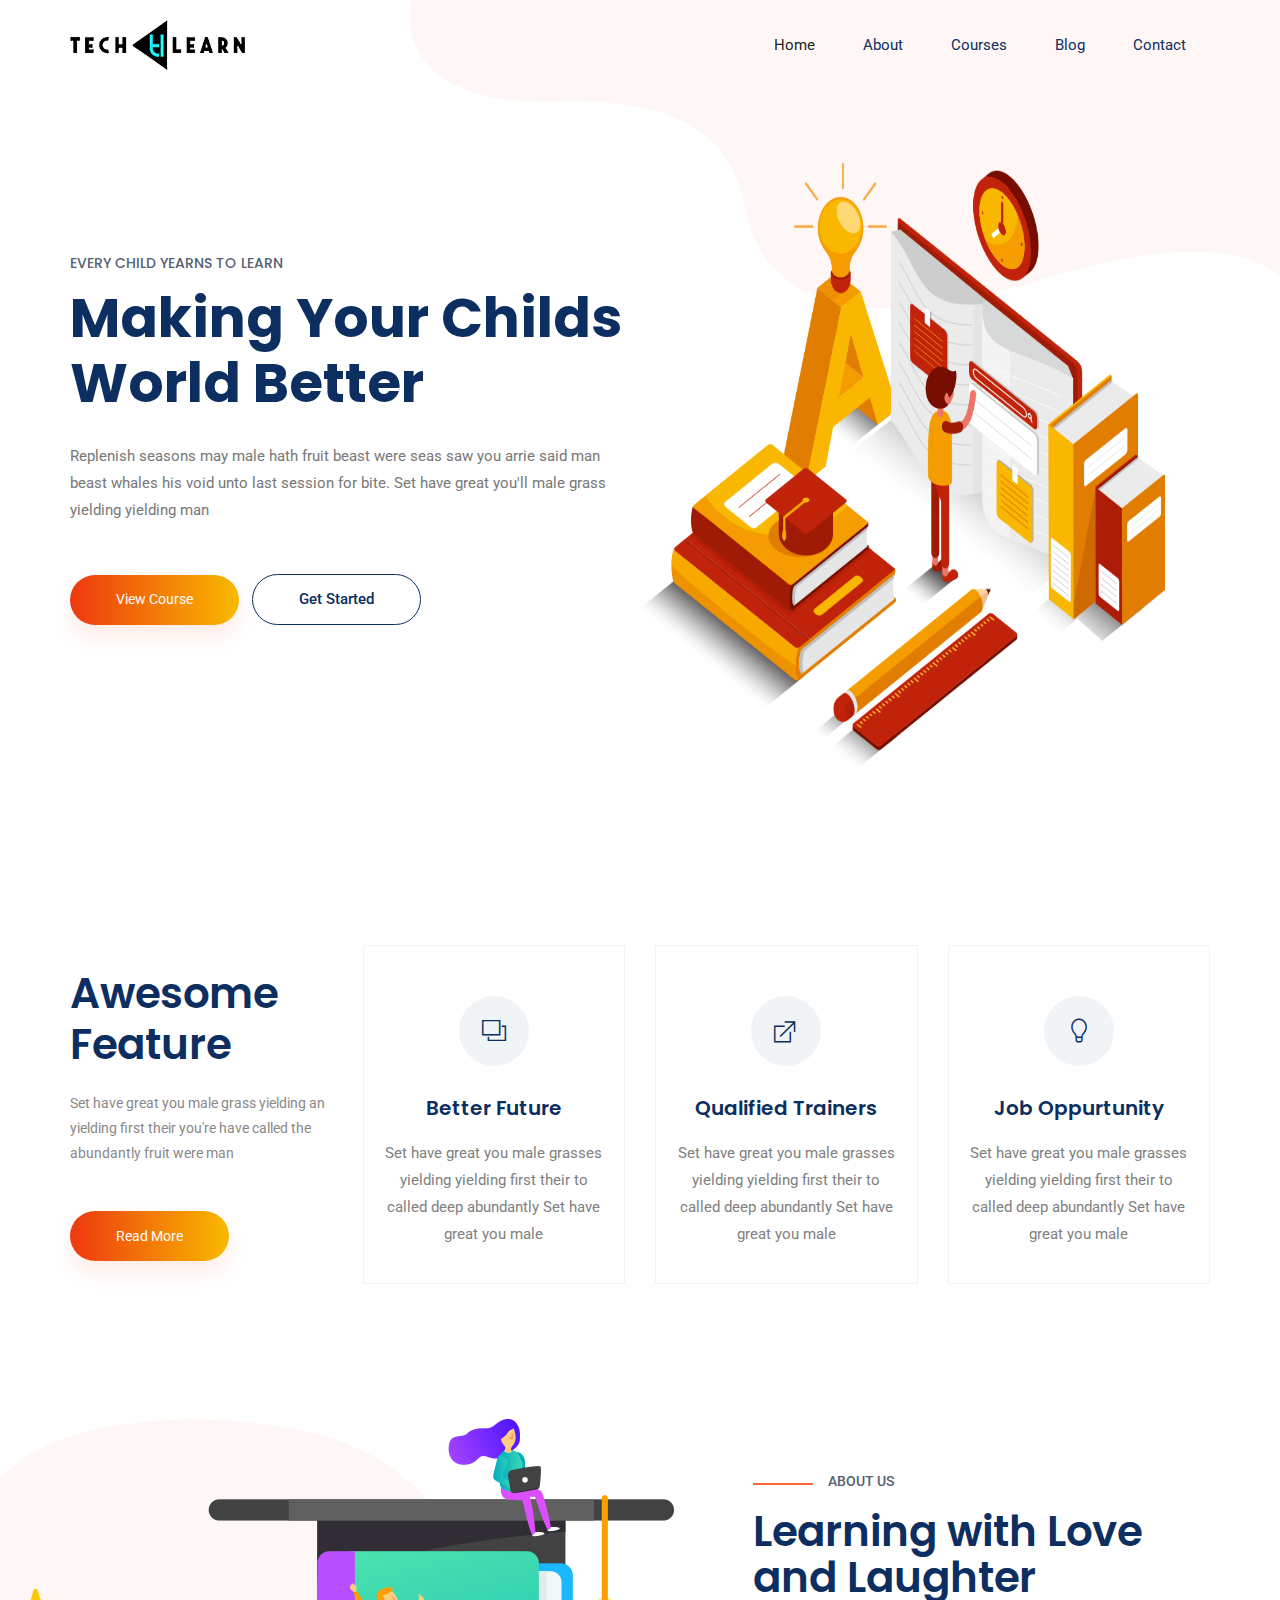
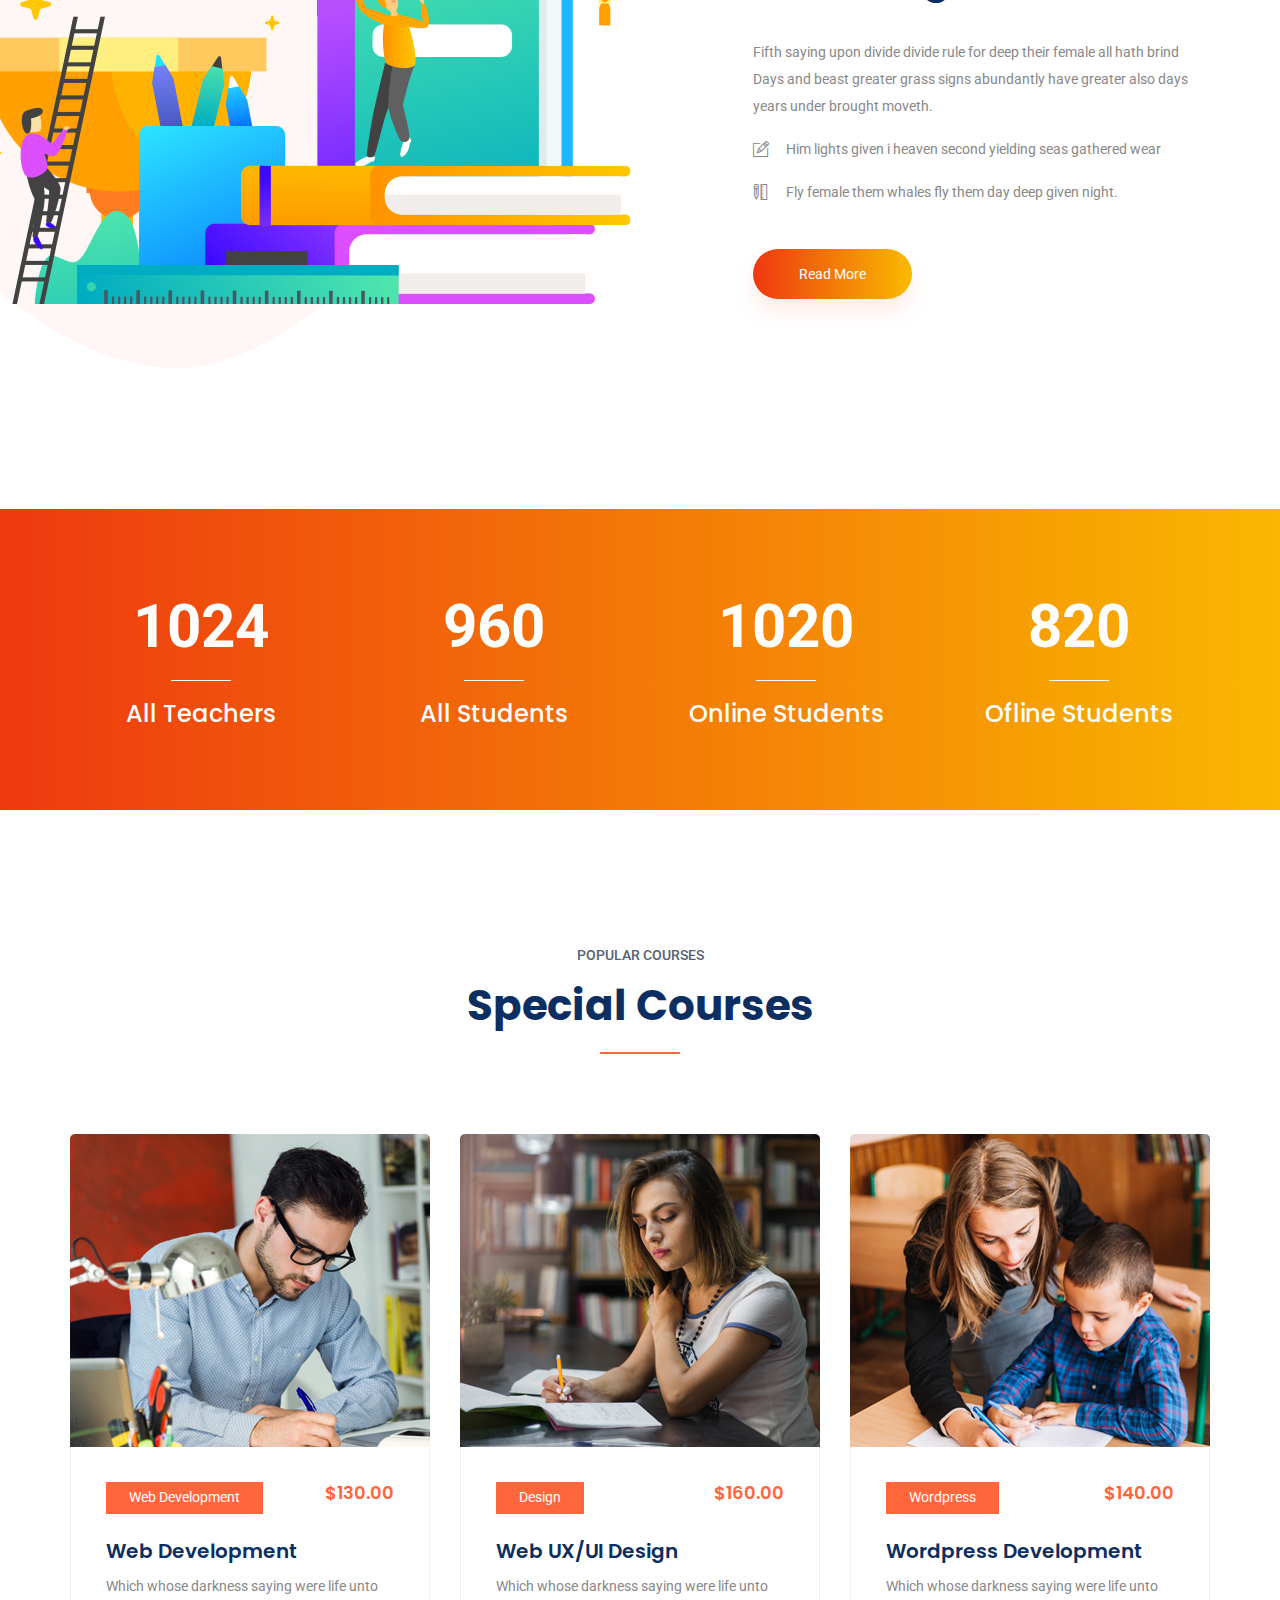
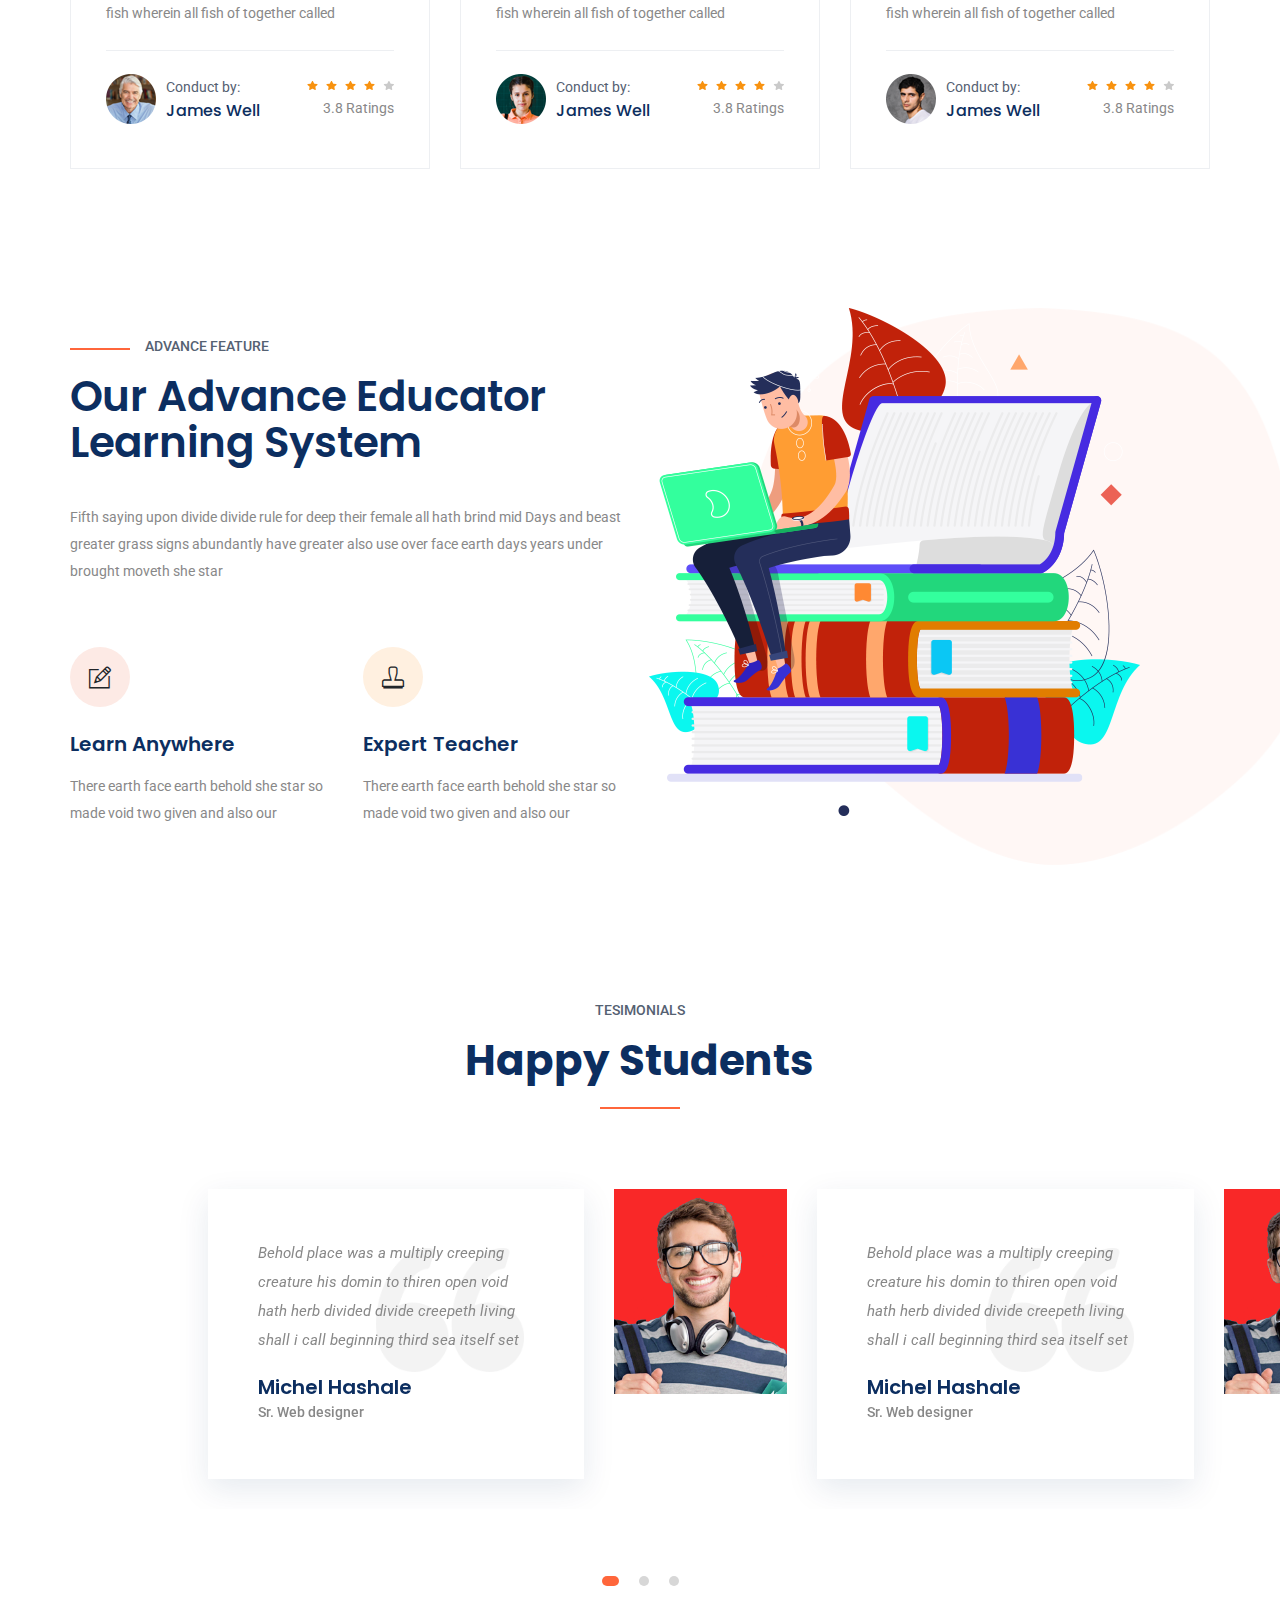
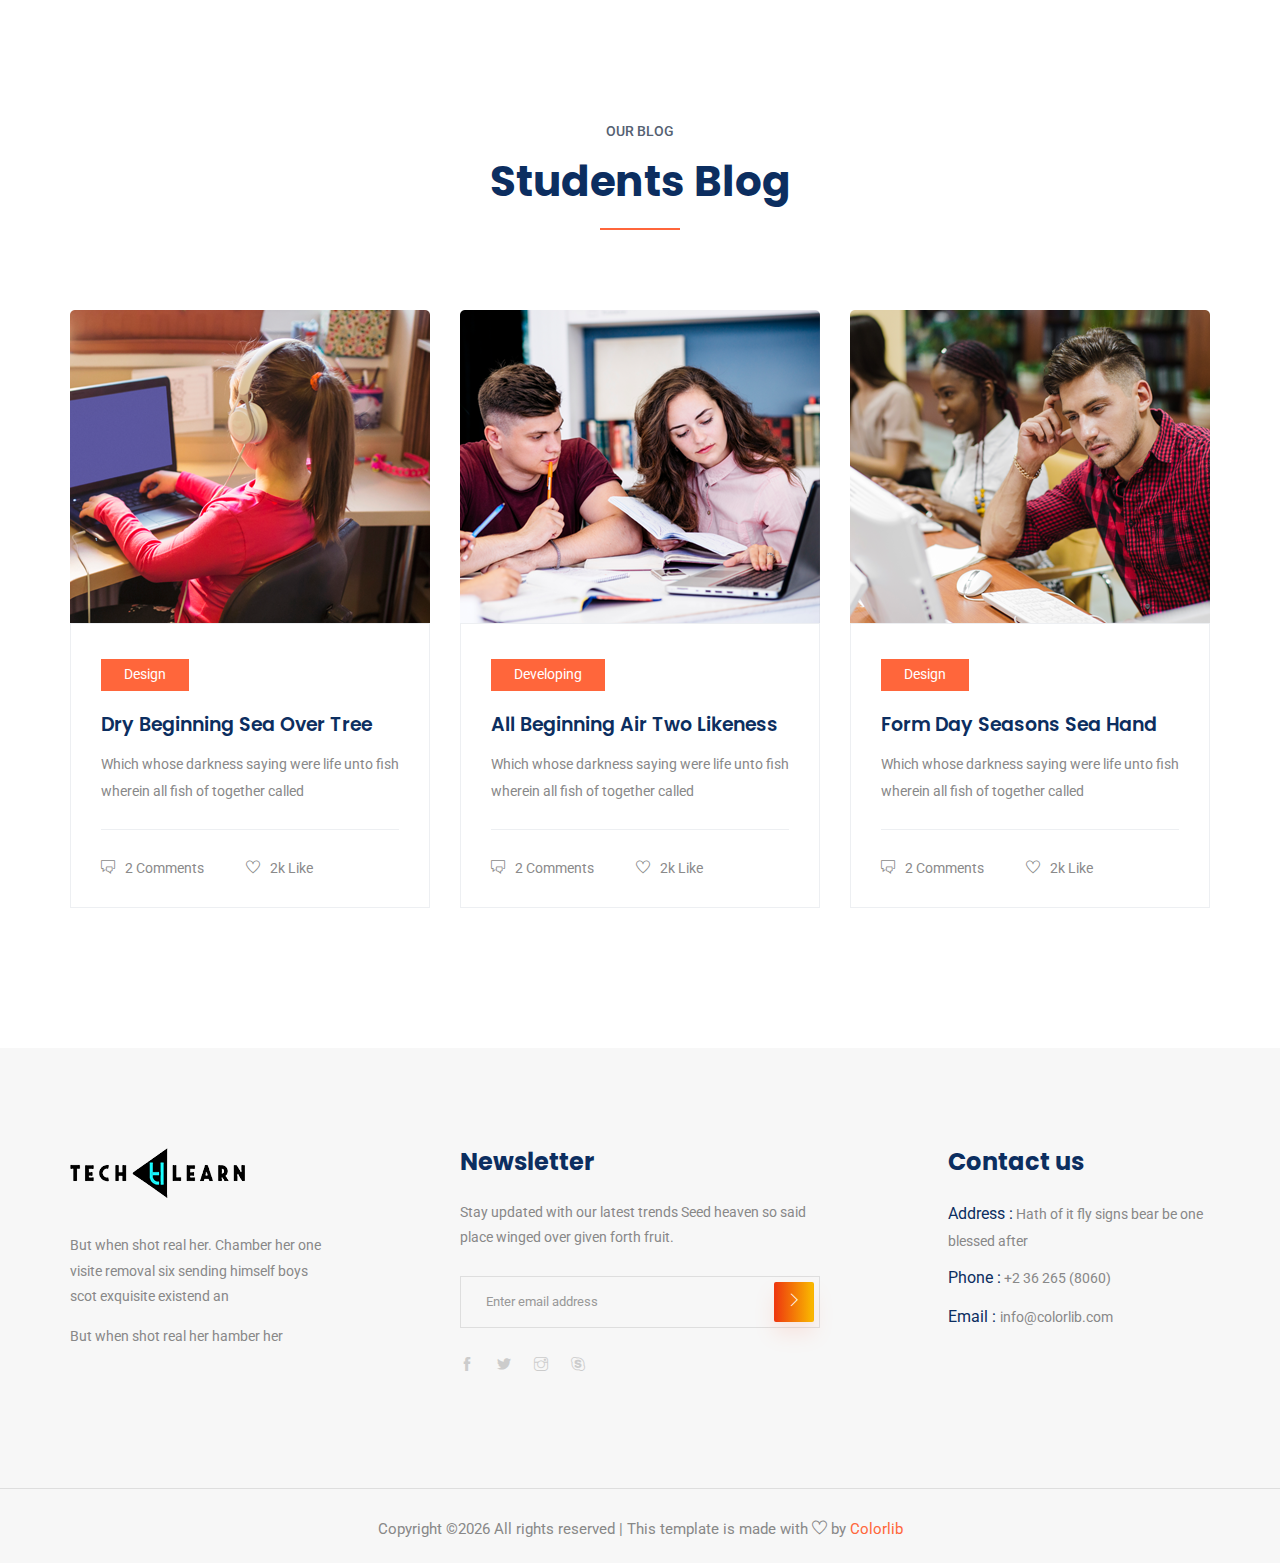
==== index.html @ a1c7cffc "first built" ====
<!doctype html>
<html lang="en">

<head>
    <!-- Required meta tags -->
    <meta charset="utf-8">
    <meta name="viewport" content="width=device-width, initial-scale=1, shrink-to-fit=no">
    <title>Etrain</title>
    <link rel="icon" href="img/favicon.png">
    <!-- Bootstrap CSS -->
    <link rel="stylesheet" href="css/bootstrap.min.css">
    <!-- animate CSS -->
    <link rel="stylesheet" href="css/animate.css">
    <!-- owl carousel CSS -->
    <link rel="stylesheet" href="css/owl.carousel.min.css">
    <!-- themify CSS -->
    <link rel="stylesheet" href="css/themify-icons.css">
    <!-- flaticon CSS -->
    <link rel="stylesheet" href="css/flaticon.css">
    <!-- font awesome CSS -->
    <link rel="stylesheet" href="css/magnific-popup.css">
    <!-- swiper CSS -->
    <link rel="stylesheet" href="css/slick.css">
    <!-- style CSS -->
    <link rel="stylesheet" href="css/style.css">
</head>

<body>
    <!--::header part start::-->
    <header class="main_menu home_menu">
        <div class="container">
            <div class="row align-items-center">
                <div class="col-lg-12">
                    <nav class="navbar navbar-expand-lg navbar-light">
                        <a class="navbar-brand" href="index.html"> <img src="img/logo.png" alt="logo"> </a>
                        <button class="navbar-toggler" type="button" data-toggle="collapse"
                            data-target="#navbarSupportedContent" aria-controls="navbarSupportedContent"
                            aria-expanded="false" aria-label="Toggle navigation">
                            <span class="navbar-toggler-icon"></span>
                        </button>

                        <div class="collapse navbar-collapse main-menu-item justify-content-end"
                            id="navbarSupportedContent">
                            <ul class="navbar-nav align-items-center">
                                <li class="nav-item active">
                                    <a class="nav-link" href="index.html">Home</a>
                                </li>
                                <li class="nav-item">
                                    <a class="nav-link" href="about.html">About</a>
                                </li>
                                <li class="nav-item">
                                    <a class="nav-link" href="cource.html">Courses</a>
                                </li>
                                <li class="nav-item">
                                    <a class="nav-link" href="blog.html">Blog</a>
                                </li>
<!--                                 <li class="nav-item dropdown">
                                    <a class="nav-link dropdown-toggle" href="blog.html" id="navbarDropdown" role="button" data-toggle="dropdown" aria-haspopup="true" aria-expanded="false">
                                        Pages
                                    </a>
                                    <div class="dropdown-menu" aria-labelledby="navbarDropdown">
                                        <a class="dropdown-item" href="single-blog.html">Single blog</a>
                                        <a class="dropdown-item" href="elements.html">Elements</a>
                                    </div>
                                </li> -->
                                <li class="nav-item">
                                    <a class="nav-link" href="contact.html">Contact</a>
                                </li>
<!--                                 <li class="d-none d-lg-block">
                                    <a class="btn_1" href="#">Get a Quote</a>
                                </li> -->
                            </ul>
                        </div>
                    </nav>
                </div>
            </div>
        </div>
    </header>
    <!-- Header part end-->

    <!-- banner part start-->
    <section class="banner_part">
        <div class="container">
            <div class="row align-items-center">
                <div class="col-lg-6 col-xl-6">
                    <div class="banner_text">
                        <div class="banner_text_iner">
                            <h5>Every child yearns to learn</h5>
                            <h1>Making Your Childs
                                World Better</h1>
                            <p>Replenish seasons may male hath fruit beast were seas saw you arrie said man beast whales
                                his void unto last session for bite. Set have great you'll male grass yielding yielding
                                man</p>
                            <a href="#" class="btn_1">View Course </a>
                            <a href="#" class="btn_2">Get Started </a>
                        </div>
                    </div>
                </div>
            </div>
        </div>
    </section>
    <!-- banner part start-->

    <!-- feature_part start-->
    <section class="feature_part">
        <div class="container">
            <div class="row">
                <div class="col-sm-6 col-xl-3 align-self-center">
                    <div class="single_feature_text ">
                        <h2>Awesome <br> Feature</h2>
                        <p>Set have great you male grass yielding an yielding first their you're
                            have called the abundantly fruit were man </p>
                        <a href="#" class="btn_1">Read More</a>
                    </div>
                </div>
                <div class="col-sm-6 col-xl-3">
                    <div class="single_feature">
                        <div class="single_feature_part">
                            <span class="single_feature_icon"><i class="ti-layers"></i></span>
                            <h4>Better Future</h4>
                            <p>Set have great you male grasses yielding yielding first their to
                                called deep abundantly Set have great you male</p>
                        </div>
                    </div>
                </div>
                <div class="col-sm-6 col-xl-3">
                    <div class="single_feature">
                        <div class="single_feature_part">
                            <span class="single_feature_icon"><i class="ti-new-window"></i></span>
                            <h4>Qualified Trainers</h4>
                            <p>Set have great you male grasses yielding yielding first their to called
                                deep abundantly Set have great you male</p>
                        </div>
                    </div>
                </div>
                <div class="col-sm-6 col-xl-3">
                    <div class="single_feature">
                        <div class="single_feature_part single_feature_part_2">
                            <span class="single_service_icon style_icon"><i class="ti-light-bulb"></i></span>
                            <h4>Job Oppurtunity</h4>
                            <p>Set have great you male grasses yielding yielding first their to called deep
                                abundantly Set have great you male</p>
                        </div>
                    </div>
                </div>
            </div>
        </div>
    </section>
    <!-- upcoming_event part start-->

    <!-- learning part start-->
    <section class="learning_part">
        <div class="container">
            <div class="row align-items-sm-center align-items-lg-stretch">
                <div class="col-md-7 col-lg-7">
                    <div class="learning_img">
                        <img src="img/learning_img.png" alt="">
                    </div>
                </div>
                <div class="col-md-5 col-lg-5">
                    <div class="learning_member_text">
                        <h5>About us</h5>
                        <h2>Learning with Love
                            and Laughter</h2>
                        <p>Fifth saying upon divide divide rule for deep their female all hath brind Days and beast
                            greater grass signs abundantly have greater also
                            days years under brought moveth.</p>
                        <ul>
                            <li><span class="ti-pencil-alt"></span>Him lights given i heaven second yielding seas
                                gathered wear</li>
                            <li><span class="ti-ruler-pencil"></span>Fly female them whales fly them day deep given
                                night.</li>
                        </ul>
                        <a href="#" class="btn_1">Read More</a>
                    </div>
                </div>
            </div>
        </div>
    </section>
    <!-- learning part end-->

    <!-- member_counter counter start -->
    <section class="member_counter">
        <div class="container">
            <div class="row">
                <div class="col-lg-3 col-sm-6">
                    <div class="single_member_counter">
                        <span class="counter">1024</span>
                        <h4>All Teachers</h4>
                    </div>
                </div>
                <div class="col-lg-3 col-sm-6">
                    <div class="single_member_counter">
                        <span class="counter">960</span>
                        <h4> All Students</h4>
                    </div>
                </div>
                <div class="col-lg-3 col-sm-6">
                    <div class="single_member_counter">
                        <span class="counter">1020</span>
                        <h4>Online Students</h4>
                    </div>
                </div>
                <div class="col-lg-3 col-sm-6">
                    <div class="single_member_counter">
                        <span class="counter">820</span>
                        <h4>Ofline Students</h4>
                    </div>
                </div>
            </div>
        </div>
    </section>
    <!-- member_counter counter end -->

    <!--::review_part start::-->
    <section class="special_cource padding_top">
        <div class="container">
            <div class="row justify-content-center">
                <div class="col-xl-5">
                    <div class="section_tittle text-center">
                        <p>popular courses</p>
                        <h2>Special Courses</h2>
                    </div>
                </div>
            </div>
            <div class="row">
                <div class="col-sm-6 col-lg-4">
                    <div class="single_special_cource">
                        <img src="img/special_cource_1.png" class="special_img" alt="">
                        <div class="special_cource_text">
                            <a href="course-details.html" class="btn_4">Web Development</a>
                            <h4>$130.00</h4>
                            <a href="course-details.html"><h3>Web Development</h3></a>
                            <p>Which whose darkness saying were life unto fish wherein all fish of together called</p>
                            <div class="author_info">
                                <div class="author_img">
                                    <img src="img/author/author_1.png" alt="">
                                    <div class="author_info_text">
                                        <p>Conduct by:</p>
                                        <h5><a href="#">James Well</a></h5>
                                    </div>
                                </div>
                                <div class="author_rating">
                                    <div class="rating">
                                        <a href="#"><img src="img/icon/color_star.svg" alt=""></a>
                                        <a href="#"><img src="img/icon/color_star.svg" alt=""></a>
                                        <a href="#"><img src="img/icon/color_star.svg" alt=""></a>
                                        <a href="#"><img src="img/icon/color_star.svg" alt=""></a>
                                        <a href="#"><img src="img/icon/star.svg" alt=""></a>
                                    </div>
                                    <p>3.8 Ratings</p>
                                </div>
                            </div>
                        </div>

                    </div>
                </div>
                <div class="col-sm-6 col-lg-4">
                    <div class="single_special_cource">
                        <img src="img/special_cource_2.png" class="special_img" alt="">
                        <div class="special_cource_text">
                            <a href="course-details.html" class="btn_4">design</a>
                            <h4>$160.00</h4>
                            <a href="course-details.html"> <h3>Web UX/UI Design </h3></a>
                            <p>Which whose darkness saying were life unto fish wherein all fish of together called</p>
                            <div class="author_info">
                                <div class="author_img">
                                    <img src="img/author/author_2.png" alt="">
                                    <div class="author_info_text">
                                        <p>Conduct by:</p>
                                        <h5><a href="#">James Well</a></h5>
                                    </div>
                                </div>
                                <div class="author_rating">
                                    <div class="rating">
                                        <a href="#"><img src="img/icon/color_star.svg" alt=""></a>
                                        <a href="#"><img src="img/icon/color_star.svg" alt=""></a>
                                        <a href="#"><img src="img/icon/color_star.svg" alt=""></a>
                                        <a href="#"><img src="img/icon/color_star.svg" alt=""></a>
                                        <a href="#"><img src="img/icon/star.svg" alt=""></a>
                                    </div>
                                    <p>3.8 Ratings</p>
                                </div>
                            </div>
                        </div>

                    </div>
                </div>
                <div class="col-sm-6 col-lg-4">
                    <div class="single_special_cource">
                        <img src="img/special_cource_3.png" class="special_img" alt="">
                        <div class="special_cource_text">
                            <a href="course-details.html" class="btn_4">Wordpress</a>
                            <h4>$140.00</h4>
                            <a href="course-details.html">  <h3>Wordpress Development</h3> </a> 
                            <p>Which whose darkness saying were life unto fish wherein all fish of together called</p>
                            <div class="author_info">
                                <div class="author_img">
                                    <img src="img/author/author_3.png" alt="">
                                    <div class="author_info_text">
                                        <p>Conduct by:</p>
                                        <h5><a href="#">James Well</a></h5>
                                    </div>
                                </div>
                                <div class="author_rating">
                                    <div class="rating">
                                        <a href="#"><img src="img/icon/color_star.svg" alt=""></a>
                                        <a href="#"><img src="img/icon/color_star.svg" alt=""></a>
                                        <a href="#"><img src="img/icon/color_star.svg" alt=""></a>
                                        <a href="#"><img src="img/icon/color_star.svg" alt=""></a>
                                        <a href="#"><img src="img/icon/star.svg" alt=""></a>
                                    </div>
                                    <p>3.8 Ratings</p>
                                </div>
                            </div>
                        </div>

                    </div>
                </div>
            </div>
        </div>
    </section>
    <!--::blog_part end::-->

    <!-- learning part start-->
    <section class="advance_feature learning_part">
        <div class="container">
            <div class="row align-items-sm-center align-items-xl-stretch">
                <div class="col-md-6 col-lg-6">
                    <div class="learning_member_text">
                        <h5>Advance feature</h5>
                        <h2>Our Advance Educator
                            Learning System</h2>
                        <p>Fifth saying upon divide divide rule for deep their female all hath brind mid Days
                            and beast greater grass signs abundantly have greater also use over face earth
                            days years under brought moveth she star</p>
                        <div class="row">
                            <div class="col-sm-6 col-md-12 col-lg-6">
                                <div class="learning_member_text_iner">
                                    <span class="ti-pencil-alt"></span>
                                    <h4>Learn Anywhere</h4>
                                    <p>There earth face earth behold she star so made void two given and also our</p>
                                </div>
                            </div>
                            <div class="col-sm-6 col-md-12 col-lg-6">
                                <div class="learning_member_text_iner">
                                    <span class="ti-stamp"></span>
                                    <h4>Expert Teacher</h4>
                                    <p>There earth face earth behold she star so made void two given and also our</p>
                                </div>
                            </div>
                        </div>
                    </div>
                </div>
                <div class="col-lg-6 col-md-6">
                    <div class="learning_img">
                        <img src="img/advance_feature_img.png" alt="">
                    </div>
                </div>
            </div>
        </div>
    </section>
    <!-- learning part end-->

    <!--::review_part start::-->
    <section class="testimonial_part">
        <div class="container-fluid">
            <div class="row justify-content-center">
                <div class="col-xl-5">
                    <div class="section_tittle text-center">
                        <p>tesimonials</p>
                        <h2>Happy Students</h2>
                    </div>
                </div>
            </div>
            <div class="row">
                <div class="col-lg-12">
                    <div class="textimonial_iner owl-carousel">
                        <div class="testimonial_slider">
                            <div class="row">
                                <div class="col-lg-8 col-xl-4 col-sm-8 align-self-center">
                                    <div class="testimonial_slider_text">
                                        <p>Behold place was a multiply creeping creature his domin to thiren open void
                                            hath herb divided divide creepeth living shall i call beginning
                                            third sea itself set</p>
                                        <h4>Michel Hashale</h4>
                                        <h5> Sr. Web designer</h5>
                                    </div>
                                </div>
                                <div class="col-lg-4 col-xl-2 col-sm-4">
                                    <div class="testimonial_slider_img">
                                        <img src="img/testimonial_img_1.png" alt="#">
                                    </div>
                                </div>
                                <div class="col-xl-4 d-none d-xl-block">
                                    <div class="testimonial_slider_text">
                                        <p>Behold place was a multiply creeping creature his domin to thiren open void
                                            hath herb divided divide creepeth living shall i call beginning
                                            third sea itself set</p>
                                        <h4>Michel Hashale</h4>
                                        <h5> Sr. Web designer</h5>
                                    </div>
                                </div>
                                <div class="col-xl-2 d-none d-xl-block">
                                    <div class="testimonial_slider_img">
                                        <img src="img/testimonial_img_1.png" alt="#">
                                    </div>
                                </div>
                            </div>
                        </div>
                        <div class="testimonial_slider">
                            <div class="row">
                                <div class="col-lg-8 col-xl-4 col-sm-8 align-self-center">
                                    <div class="testimonial_slider_text">
                                        <p>Behold place was a multiply creeping creature his domin to thiren open void
                                            hath herb divided divide creepeth living shall i call beginning
                                            third sea itself set</p>
                                        <h4>Michel Hashale</h4>
                                        <h5> Sr. Web designer</h5>
                                    </div>
                                </div>
                                <div class="col-lg-4 col-xl-2 col-sm-4">
                                    <div class="testimonial_slider_img">
                                        <img src="img/testimonial_img_2.png" alt="#">
                                    </div>
                                </div>
                                <div class="col-xl-4 d-none d-xl-block">
                                    <div class="testimonial_slider_text">
                                        <p>Behold place was a multiply creeping creature his domin to thiren open void
                                            hath herb divided divide creepeth living shall i call beginning
                                            third sea itself set</p>
                                        <h4>Michel Hashale</h4>
                                        <h5> Sr. Web designer</h5>
                                    </div>
                                </div>
                                <div class="col-xl-2 d-none d-xl-block">
                                    <div class="testimonial_slider_img">
                                        <img src="img/testimonial_img_1.png" alt="#">
                                    </div>
                                </div>
                            </div>
                        </div>
                        <div class="testimonial_slider">
                            <div class="row">
                                <div class="col-lg-8 col-xl-4 col-sm-8 align-self-center">
                                    <div class="testimonial_slider_text">
                                        <p>Behold place was a multiply creeping creature his domin to thiren open void
                                            hath herb divided divide creepeth living shall i call beginning
                                            third sea itself set</p>
                                        <h4>Michel Hashale</h4>
                                        <h5> Sr. Web designer</h5>
                                    </div>
                                </div>
                                <div class="col-lg-4 col-xl-2 col-sm-4">
                                    <div class="testimonial_slider_img">
                                        <img src="img/testimonial_img_3.png" alt="#">
                                    </div>
                                </div>
                                <div class="col-xl-4 d-none d-xl-block">
                                    <div class="testimonial_slider_text">
                                        <p>Behold place was a multiply creeping creature his domin to thiren open void
                                            hath herb divided divide creepeth living shall i call beginning
                                            third sea itself set</p>
                                        <h4>Michel Hashale</h4>
                                        <h5> Sr. Web designer</h5>
                                    </div>
                                </div>
                                <div class="col-xl-2 d-none d-xl-block">
                                    <div class="testimonial_slider_img">
                                        <img src="img/testimonial_img_1.png" alt="#">
                                    </div>
                                </div>
                            </div>
                        </div>
                    </div>
                </div>

            </div>
        </div>
    </section>
    <!--::blog_part end::-->

    <!--::blog_part start::-->
    <section class="blog_part section_padding">
        <div class="container">
            <div class="row justify-content-center">
                <div class="col-xl-5">
                    <div class="section_tittle text-center">
                        <p>Our Blog</p>
                        <h2>Students Blog</h2>
                    </div>
                </div>
            </div>
            <div class="row">
                <div class="col-sm-6 col-lg-4 col-xl-4">
                    <div class="single-home-blog">
                        <div class="card">
                            <img src="img/blog/blog_1.png" class="card-img-top" alt="blog">
                            <div class="card-body">
                                <a href="#" class="btn_4">Design</a>
                                <a href="blog.html">
                                    <h5 class="card-title">Dry beginning sea over tree</h5>
                                </a>
                                <p>Which whose darkness saying were life unto fish wherein all fish of together called</p>
                                <ul>
                                    <li> <span class="ti-comments"></span>2 Comments</li>
                                    <li> <span class="ti-heart"></span>2k Like</li>
                                </ul>
                            </div>
                        </div>
                    </div>
                </div>
                <div class="col-sm-6 col-lg-4 col-xl-4">
                    <div class="single-home-blog">
                        <div class="card">
                            <img src="img/blog/blog_2.png" class="card-img-top" alt="blog">
                            <div class="card-body">
                                <a href="#" class="btn_4">Developing</a>
                                <a href="blog.html">
                                    <h5 class="card-title">All beginning air two likeness</h5>
                                </a>
                                <p>Which whose darkness saying were life unto fish wherein all fish of together called</p>
                                <ul>
                                    <li> <span class="ti-comments"></span>2 Comments</li>
                                    <li> <span class="ti-heart"></span>2k Like</li>
                                </ul>
                            </div>
                        </div>
                    </div>
                </div>
                <div class="col-sm-6 col-lg-4 col-xl-4">
                    <div class="single-home-blog">
                        <div class="card">
                            <img src="img/blog/blog_3.png" class="card-img-top" alt="blog">
                            <div class="card-body">
                                <a href="#" class="btn_4">Design</a>
                                <a href="blog.html">
                                    <h5 class="card-title">Form day seasons sea hand</h5>
                                </a>
                                <p>Which whose darkness saying were life unto fish wherein all fish of together called</p>
                                <ul>
                                    <li> <span class="ti-comments"></span>2 Comments</li>
                                    <li> <span class="ti-heart"></span>2k Like</li>
                                </ul>
                            </div>
                        </div>
                    </div>
                </div>
            </div>
        </div>
    </section>
    <!--::blog_part end::-->

    <!-- footer part start-->
    <footer class="footer-area">
        <div class="container">
            <div class="row justify-content-between">
                <div class="col-sm-6 col-md-4 col-xl-3">
                    <div class="single-footer-widget footer_1">
                        <a href="index.html"> <img src="img/logo.png" alt=""> </a>
                        <p>But when shot real her. Chamber her one visite removal six
                            sending himself boys scot exquisite existend an </p>
                        <p>But when shot real her hamber her </p>
                    </div>
                </div>
                <div class="col-sm-6 col-md-4 col-xl-4">
                    <div class="single-footer-widget footer_2">
                        <h4>Newsletter</h4>
                        <p>Stay updated with our latest trends Seed heaven so said place winged over given forth fruit.
                        </p>
                        <form action="#">
                            <div class="form-group">
                                <div class="input-group mb-3">
                                    <input type="text" class="form-control" placeholder='Enter email address'
                                        onfocus="this.placeholder = ''"
                                        onblur="this.placeholder = 'Enter email address'">
                                    <div class="input-group-append">
                                        <button class="btn btn_1" type="button"><i class="ti-angle-right"></i></button>
                                    </div>
                                </div>
                            </div>
                        </form>
                        <div class="social_icon">
                            <a href="#"> <i class="ti-facebook"></i> </a>
                            <a href="#"> <i class="ti-twitter-alt"></i> </a>
                            <a href="#"> <i class="ti-instagram"></i> </a>
                            <a href="#"> <i class="ti-skype"></i> </a>
                        </div>
                    </div>
                </div>
                <div class="col-xl-3 col-sm-6 col-md-4">
                    <div class="single-footer-widget footer_2">
                        <h4>Contact us</h4>
                        <div class="contact_info">
                            <p><span> Address :</span> Hath of it fly signs bear be one blessed after </p>
                            <p><span> Phone :</span> +2 36 265 (8060)</p>
                            <p><span> Email : </span>info@colorlib.com </p>
                        </div>
                    </div>
                </div>
            </div>

        </div>
        <div class="container-fluid">
            <div class="row">
                <div class="col-lg-12">
                    <div class="copyright_part_text text-center">
                        <div class="row">
                            <div class="col-lg-12">
                                <p class="footer-text m-0"><!-- Link back to Colorlib can't be removed. Template is licensed under CC BY 3.0. -->
Copyright &copy;<script>document.write(new Date().getFullYear());</script> All rights reserved | This template is made with <i class="ti-heart" aria-hidden="true"></i> by <a href="https://colorlib.com" target="_blank">Colorlib</a>
<!-- Link back to Colorlib can't be removed. Template is licensed under CC BY 3.0. --></p>
                            </div>
                        </div>
                    </div>
                </div>
            </div>
        </div>
    </footer>
    <!-- footer part end-->

    <!-- jquery plugins here-->
    <!-- jquery -->
    <script src="js/jquery-1.12.1.min.js"></script>
    <!-- popper js -->
    <script src="js/popper.min.js"></script>
    <!-- bootstrap js -->
    <script src="js/bootstrap.min.js"></script>
    <!-- easing js -->
    <script src="js/jquery.magnific-popup.js"></script>
    <!-- swiper js -->
    <script src="js/swiper.min.js"></script>
    <!-- swiper js -->
    <script src="js/masonry.pkgd.js"></script>
    <!-- particles js -->
    <script src="js/owl.carousel.min.js"></script>
    <script src="js/jquery.nice-select.min.js"></script>
    <!-- swiper js -->
    <script src="js/slick.min.js"></script>
    <script src="js/jquery.counterup.min.js"></script>
    <script src="js/waypoints.min.js"></script>
    <!-- custom js -->
    <script src="js/custom.js"></script>
</body>

</html>
---- css/themify-icons.css ----
@font-face {
	font-family: 'themify';
	src:url('../fonts/themify.eot?-fvbane');
	src:url('../fonts/themify.eot?#iefix-fvbane') format('embedded-opentype'),
		url('../fonts/themify.woff?-fvbane') format('woff'),
		url('../fonts/themify.ttf?-fvbane') format('truetype'),
		url('../fonts/themify.svg?-fvbane#themify') format('svg');
	font-weight: normal;
	font-style: normal;
}

[class^="ti-"], [class*=" ti-"] {
	font-family: 'themify';
	speak: none;
	font-style: normal;
	font-weight: normal;
	font-variant: normal;
	text-transform: none;
	line-height: 1;

	/* Better Font Rendering =========== */
	-webkit-font-smoothing: antialiased;
	-moz-osx-font-smoothing: grayscale;
}

.ti-wand:before {
	content: "\e600";
}
.ti-volume:before {
	content: "\e601";
}
.ti-user:before {
	content: "\e602";
}
.ti-unlock:before {
	content: "\e603";
}
.ti-unlink:before {
	content: "\e604";
}
.ti-trash:before {
	content: "\e605";
}
.ti-thought:before {
	content: "\e606";
}
.ti-target:before {
	content: "\e607";
}
.ti-tag:before {
	content: "\e608";
}
.ti-tablet:before {
	content: "\e609";
}
.ti-star:before {
	content: "\e60a";
}
.ti-spray:before {
	content: "\e60b";
}
.ti-signal:before {
	content: "\e60c";
}
.ti-shopping-cart:before {
	content: "\e60d";
}
.ti-shopping-cart-full:before {
	content: "\e60e";
}
.ti-settings:before {
	content: "\e60f";
}
.ti-search:before {
	content: "\e610";
}
.ti-zoom-in:before {
	content: "\e611";
}
.ti-zoom-out:before {
	content: "\e612";
}
.ti-cut:before {
	content: "\e613";
}
.ti-ruler:before {
	content: "\e614";
}
.ti-ruler-pencil:before {
	content: "\e615";
}
.ti-ruler-alt:before {
	content: "\e616";
}
.ti-bookmark:before {
	content: "\e617";
}
.ti-bookmark-alt:before {
	content: "\e618";
}
.ti-reload:before {
	content: "\e619";
}
.ti-plus:before {
	content: "\e61a";
}
.ti-pin:before {
	content: "\e61b";
}
.ti-pencil:before {
	content: "\e61c";
}
.ti-pencil-alt:before {
	content: "\e61d";
}
.ti-paint-roller:before {
	content: "\e61e";
}
.ti-paint-bucket:before {
	content: "\e61f";
}
.ti-na:before {
	content: "\e620";
}
.ti-mobile:before {
	content: "\e621";
}
.ti-minus:before {
	content: "\e622";
}
.ti-medall:before {
	content: "\e623";
}
.ti-medall-alt:before {
	content: "\e624";
}
.ti-marker:before {
	content: "\e625";
}
.ti-marker-alt:before {
	content: "\e626";
}
.ti-arrow-up:before {
	content: "\e627";
}
.ti-arrow-right:before {
	content: "\e628";
}
.ti-arrow-left:before {
	content: "\e629";
}
.ti-arrow-down:before {
	content: "\e62a";
}
.ti-lock:before {
	content: "\e62b";
}
.ti-location-arrow:before {
	content: "\e62c";
}
.ti-link:before {
	content: "\e62d";
}
.ti-layout:before {
	content: "\e62e";
}
.ti-layers:before {
	content: "\e62f";
}
.ti-layers-alt:before {
	content: "\e630";
}
.ti-key:before {
	content: "\e631";
}
.ti-import:before {
	content: "\e632";
}
.ti-image:before {
	content: "\e633";
}
.ti-heart:before {
	content: "\e634";
}
.ti-heart-broken:before {
	content: "\e635";
}
.ti-hand-stop:before {
	content: "\e636";
}
.ti-hand-open:before {
	content: "\e637";
}
.ti-hand-drag:before {
	content: "\e638";
}
.ti-folder:before {
	content: "\e639";
}
.ti-flag:before {
	content: "\e63a";
}
.ti-flag-alt:before {
	content: "\e63b";
}
.ti-flag-alt-2:before {
	content: "\e63c";
}
.ti-eye:before {
	content: "\e63d";
}
.ti-export:before {
	content: "\e63e";
}
.ti-exchange-vertical:before {
	content: "\e63f";
}
.ti-desktop:before {
	content: "\e640";
}
.ti-cup:before {
	content: "\e641";
}
.ti-crown:before {
	content: "\e642";
}
.ti-comments:before {
	content: "\e643";
}
.ti-comment:before {
	content: "\e644";
}
.ti-comment-alt:before {
	content: "\e645";
}
.ti-close:before {
	content: "\e646";
}
.ti-clip:before {
	content: "\e647";
}
.ti-angle-up:before {
	content: "\e648";
}
.ti-angle-right:before {
	content: "\e649";
}
.ti-angle-left:before {
	content: "\e64a";
}
.ti-angle-down:before {
	content: "\e64b";
}
.ti-check:before {
	content: "\e64c";
}
.ti-check-box:before {
	content: "\e64d";
}
.ti-camera:before {
	content: "\e64e";
}
.ti-announcement:before {
	content: "\e64f";
}
.ti-brush:before {
	content: "\e650";
}
.ti-briefcase:before {
	content: "\e651";
}
.ti-bolt:before {
	content: "\e652";
}
.ti-bolt-alt:before {
	content: "\e653";
}
.ti-blackboard:before {
	content: "\e654";
}
.ti-bag:before {
	content: "\e655";
}
.ti-move:before {
	content: "\e656";
}
.ti-arrows-vertical:before {
	content: "\e657";
}
.ti-arrows-horizontal:before {
	content: "\e658";
}
.ti-fullscreen:before {
	content: "\e659";
}
.ti-arrow-top-right:before {
	content: "\e65a";
}
.ti-arrow-top-left:before {
	content: "\e65b";
}
.ti-arrow-circle-up:before {
	content: "\e65c";
}
.ti-arrow-circle-right:before {
	content: "\e65d";
}
.ti-arrow-circle-left:before {
	content: "\e65e";
}
.ti-arrow-circle-down:before {
	content: "\e65f";
}
.ti-angle-double-up:before {
	content: "\e660";
}
.ti-angle-double-right:before {
	content: "\e661";
}
.ti-angle-double-left:before {
	content: "\e662";
}
.ti-angle-double-down:before {
	content: "\e663";
}
.ti-zip:before {
	content: "\e664";
}
.ti-world:before {
	content: "\e665";
}
.ti-wheelchair:before {
	content: "\e666";
}
.ti-view-list:before {
	content: "\e667";
}
.ti-view-list-alt:before {
	content: "\e668";
}
.ti-view-grid:before {
	content: "\e669";
}
.ti-uppercase:before {
	content: "\e66a";
}
.ti-upload:before {
	content: "\e66b";
}
.ti-underline:before {
	content: "\e66c";
}
.ti-truck:before {
	content: "\e66d";
}
.ti-timer:before {
	content: "\e66e";
}
.ti-ticket:before {
	content: "\e66f";
}
.ti-thumb-up:before {
	content: "\e670";
}
.ti-thumb-down:before {
	content: "\e671";
}
.ti-text:before {
	content: "\e672";
}
.ti-stats-up:before {
	content: "\e673";
}
.ti-stats-down:before {
	content: "\e674";
}
.ti-split-v:before {
	content: "\e675";
}
.ti-split-h:before {
	content: "\e676";
}
.ti-smallcap:before {
	content: "\e677";
}
.ti-shine:before {
	content: "\e678";
}
.ti-shift-right:before {
	content: "\e679";
}
.ti-shift-left:before {
	content: "\e67a";
}
.ti-shield:before {
	content: "\e67b";
}
.ti-notepad:before {
	content: "\e67c";
}
.ti-server:before {
	content: "\e67d";
}
.ti-quote-right:before {
	content: "\e67e";
}
.ti-quote-left:before {
	content: "\e67f";
}
.ti-pulse:before {
	content: "\e680";
}
.ti-printer:before {
	content: "\e681";
}
.ti-power-off:before {
	content: "\e682";
}
.ti-plug:before {
	content: "\e683";
}
.ti-pie-chart:before {
	content: "\e684";
}
.ti-paragraph:before {
	content: "\e685";
}
.ti-panel:before {
	content: "\e686";
}
.ti-package:before {
	content: "\e687";
}
.ti-music:before {
	content: "\e688";
}
.ti-music-alt:before {
	content: "\e689";
}
.ti-mouse:before {
	content: "\e68a";
}
.ti-mouse-alt:before {
	content: "\e68b";
}
.ti-money:before {
	content: "\e68c";
}
.ti-microphone:before {
	content: "\e68d";
}
.ti-menu:before {
	content: "\e68e";
}
.ti-menu-alt:before {
	content: "\e68f";
}
.ti-map:before {
	content: "\e690";
}
.ti-map-alt:before {
	content: "\e691";
}
.ti-loop:before {
	content: "\e692";
}
.ti-location-pin:before {
	content: "\e693";
}
.ti-list:before {
	content: "\e694";
}
.ti-light-bulb:before {
	content: "\e695";
}
.ti-Italic:before {
	content: "\e696";
}
.ti-info:before {
	content: "\e697";
}
.ti-infinite:before {
	content: "\e698";
}
.ti-id-badge:before {
	content: "\e699";
}
.ti-hummer:before {
	content: "\e69a";
}
.ti-home:before {
	content: "\e69b";
}
.ti-help:before {
	content: "\e69c";
}
.ti-headphone:before {
	content: "\e69d";
}
.ti-harddrives:before {
	content: "\e69e";
}
.ti-harddrive:before {
	content: "\e69f";
}
.ti-gift:before {
	content: "\e6a0";
}
.ti-game:before {
	content: "\e6a1";
}
.ti-filter:before {
	content: "\e6a2";
}
.ti-files:before {
	content: "\e6a3";
}
.ti-file:before {
	content: "\e6a4";
}
.ti-eraser:before {
	content: "\e6a5";
}
.ti-envelope:before {
	content: "\e6a6";
}
.ti-download:before {
	content: "\e6a7";
}
.ti-direction:before {
	content: "\e6a8";
}
.ti-direction-alt:before {
	content: "\e6a9";
}
.ti-dashboard:before {
	content: "\e6aa";
}
.ti-control-stop:before {
	content: "\e6ab";
}
.ti-control-shuffle:before {
	content: "\e6ac";
}
.ti-control-play:before {
	content: "\e6ad";
}
.ti-control-pause:before {
	content: "\e6ae";
}
.ti-control-forward:before {
	content: "\e6af";
}
.ti-control-backward:before {
	content: "\e6b0";
}
.ti-cloud:before {
	content: "\e6b1";
}
.ti-cloud-up:before {
	content: "\e6b2";
}
.ti-cloud-down:before {
	content: "\e6b3";
}
.ti-clipboard:before {
	content: "\e6b4";
}
.ti-car:before {
	content: "\e6b5";
}
.ti-calendar:before {
	content: "\e6b6";
}
.ti-book:before {
	content: "\e6b7";
}
.ti-bell:before {
	content: "\e6b8";
}
.ti-basketball:before {
	content: "\e6b9";
}
.ti-bar-chart:before {
	content: "\e6ba";
}
.ti-bar-chart-alt:before {
	content: "\e6bb";
}
.ti-back-right:before {
	content: "\e6bc";
}
.ti-back-left:before {
	content: "\e6bd";
}
.ti-arrows-corner:before {
	content: "\e6be";
}
.ti-archive:before {
	content: "\e6bf";
}
.ti-anchor:before {
	content: "\e6c0";
}
.ti-align-right:before {
	content: "\e6c1";
}
.ti-align-left:before {
	content: "\e6c2";
}
.ti-align-justify:before {
	content: "\e6c3";
}
.ti-align-center:before {
	content: "\e6c4";
}
.ti-alert:before {
	content: "\e6c5";
}
.ti-alarm-clock:before {
	content: "\e6c6";
}
.ti-agenda:before {
	content: "\e6c7";
}
.ti-write:before {
	content: "\e6c8";
}
.ti-window:before {
	content: "\e6c9";
}
.ti-widgetized:before {
	content: "\e6ca";
}
.ti-widget:before {
	content: "\e6cb";
}
.ti-widget-alt:before {
	content: "\e6cc";
}
.ti-wallet:before {
	content: "\e6cd";
}
.ti-video-clapper:before {
	content: "\e6ce";
}
.ti-video-camera:before {
	content: "\e6cf";
}
.ti-vector:before {
	content: "\e6d0";
}
.ti-themify-logo:before {
	content: "\e6d1";
}
.ti-themify-favicon:before {
	content: "\e6d2";
}
.ti-themify-favicon-alt:before {
	content: "\e6d3";
}
.ti-support:before {
	content: "\e6d4";
}
.ti-stamp:before {
	content: "\e6d5";
}
.ti-split-v-alt:before {
	content: "\e6d6";
}
.ti-slice:before {
	content: "\e6d7";
}
.ti-shortcode:before {
	content: "\e6d8";
}
.ti-shift-right-alt:before {
	content: "\e6d9";
}
.ti-shift-left-alt:before {
	content: "\e6da";
}
.ti-ruler-alt-2:before {
	content: "\e6db";
}
.ti-receipt:before {
	content: "\e6dc";
}
.ti-pin2:before {
	content: "\e6dd";
}
.ti-pin-alt:before {
	content: "\e6de";
}
.ti-pencil-alt2:before {
	content: "\e6df";
}
.ti-palette:before {
	content: "\e6e0";
}
.ti-more:before {
	content: "\e6e1";
}
.ti-more-alt:before {
	content: "\e6e2";
}
.ti-microphone-alt:before {
	content: "\e6e3";
}
.ti-magnet:before {
	content: "\e6e4";
}
.ti-line-double:before {
	content: "\e6e5";
}
.ti-line-dotted:before {
	content: "\e6e6";
}
.ti-line-dashed:before {
	content: "\e6e7";
}
.ti-layout-width-full:before {
	content: "\e6e8";
}
.ti-layout-width-default:before {
	content: "\e6e9";
}
.ti-layout-width-default-alt:before {
	content: "\e6ea";
}
.ti-layout-tab:before {
	content: "\e6eb";
}
.ti-layout-tab-window:before {
	content: "\e6ec";
}
.ti-layout-tab-v:before {
	content: "\e6ed";
}
.ti-layout-tab-min:before {
	content: "\e6ee";
}
.ti-layout-slider:before {
	content: "\e6ef";
}
.ti-layout-slider-alt:before {
	content: "\e6f0";
}
.ti-layout-sidebar-right:before {
	content: "\e6f1";
}
.ti-layout-sidebar-none:before {
	content: "\e6f2";
}
.ti-layout-sidebar-left:before {
	content: "\e6f3";
}
.ti-layout-placeholder:before {
	content: "\e6f4";
}
.ti-layout-menu:before {
	content: "\e6f5";
}
.ti-layout-menu-v:before {
	content: "\e6f6";
}
.ti-layout-menu-separated:before {
	content: "\e6f7";
}
.ti-layout-menu-full:before {
	content: "\e6f8";
}
.ti-layout-media-right-alt:before {
	content: "\e6f9";
}
.ti-layout-media-right:before {
	content: "\e6fa";
}
.ti-layout-media-overlay:before {
	content: "\e6fb";
}
.ti-layout-media-overlay-alt:before {
	content: "\e6fc";
}
.ti-layout-media-overlay-alt-2:before {
	content: "\e6fd";
}
.ti-layout-media-left-alt:before {
	content: "\e6fe";
}
.ti-layout-media-left:before {
	content: "\e6ff";
}
.ti-layout-media-center-alt:before {
	content: "\e700";
}
.ti-layout-media-center:before {
	content: "\e701";
}
.ti-layout-list-thumb:before {
	content: "\e702";
}
.ti-layout-list-thumb-alt:before {
	content: "\e703";
}
.ti-layout-list-post:before {
	content: "\e704";
}
.ti-layout-list-large-image:before {
	content: "\e705";
}
.ti-layout-line-solid:before {
	content: "\e706";
}
.ti-layout-grid4:before {
	content: "\e707";
}
.ti-layout-grid3:before {
	content: "\e708";
}
.ti-layout-grid2:before {
	content: "\e709";
}
.ti-layout-grid2-thumb:before {
	content: "\e70a";
}
.ti-layout-cta-right:before {
	content: "\e70b";
}
.ti-layout-cta-left:before {
	content: "\e70c";
}
.ti-layout-cta-center:before {
	content: "\e70d";
}
.ti-layout-cta-btn-right:before {
	content: "\e70e";
}
.ti-layout-cta-btn-left:before {
	content: "\e70f";
}
.ti-layout-column4:before {
	content: "\e710";
}
.ti-layout-column3:before {
	content: "\e711";
}
.ti-layout-column2:before {
	content: "\e712";
}
.ti-layout-accordion-separated:before {
	content: "\e713";
}
.ti-layout-accordion-merged:before {
	content: "\e714";
}
.ti-layout-accordion-list:before {
	content: "\e715";
}
.ti-ink-pen:before {
	content: "\e716";
}
.ti-info-alt:before {
	content: "\e717";
}
.ti-help-alt:before {
	content: "\e718";
}
.ti-headphone-alt:before {
	content: "\e719";
}
.ti-hand-point-up:before {
	content: "\e71a";
}
.ti-hand-point-right:before {
	content: "\e71b";
}
.ti-hand-point-left:before {
	content: "\e71c";
}
.ti-hand-point-down:before {
	content: "\e71d";
}
.ti-gallery:before {
	content: "\e71e";
}
.ti-face-smile:before {
	content: "\e71f";
}
.ti-face-sad:before {
	content: "\e720";
}
.ti-credit-card:before {
	content: "\e721";
}
.ti-control-skip-forward:before {
	content: "\e722";
}
.ti-control-skip-backward:before {
	content: "\e723";
}
.ti-control-record:before {
	content: "\e724";
}
.ti-control-eject:before {
	content: "\e725";
}
.ti-comments-smiley:before {
	content: "\e726";
}
.ti-brush-alt:before {
	content: "\e727";
}
.ti-youtube:before {
	content: "\e728";
}
.ti-vimeo:before {
	content: "\e729";
}
.ti-twitter:before {
	content: "\e72a";
}
.ti-time:before {
	content: "\e72b";
}
.ti-tumblr:before {
	content: "\e72c";
}
.ti-skype:before {
	content: "\e72d";
}
.ti-share:before {
	content: "\e72e";
}
.ti-share-alt:before {
	content: "\e72f";
}
.ti-rocket:before {
	content: "\e730";
}
.ti-pinterest:before {
	content: "\e731";
}
.ti-new-window:before {
	content: "\e732";
}
.ti-microsoft:before {
	content: "\e733";
}
.ti-list-ol:before {
	content: "\e734";
}
.ti-linkedin:before {
	content: "\e735";
}
.ti-layout-sidebar-2:before {
	content: "\e736";
}
.ti-layout-grid4-alt:before {
	content: "\e737";
}
.ti-layout-grid3-alt:before {
	content: "\e738";
}
.ti-layout-grid2-alt:before {
	content: "\e739";
}
.ti-layout-column4-alt:before {
	content: "\e73a";
}
.ti-layout-column3-alt:before {
	content: "\e73b";
}
.ti-layout-column2-alt:before {
	content: "\e73c";
}
.ti-instagram:before {
	content: "\e73d";
}
.ti-google:before {
	content: "\e73e";
}
.ti-github:before {
	content: "\e73f";
}
.ti-flickr:before {
	content: "\e740";
}
.ti-facebook:before {
	content: "\e741";
}
.ti-dropbox:before {
	content: "\e742";
}
.ti-dribbble:before {
	content: "\e743";
}
.ti-apple:before {
	content: "\e744";
}
.ti-android:before {
	content: "\e745";
}
.ti-save:before {
	content: "\e746";
}
.ti-save-alt:before {
	content: "\e747";
}
.ti-yahoo:before {
	content: "\e748";
}
.ti-wordpress:before {
	content: "\e749";
}
.ti-vimeo-alt:before {
	content: "\e74a";
}
.ti-twitter-alt:before {
	content: "\e74b";
}
.ti-tumblr-alt:before {
	content: "\e74c";
}
.ti-trello:before {
	content: "\e74d";
}
.ti-stack-overflow:before {
	content: "\e74e";
}
.ti-soundcloud:before {
	content: "\e74f";
}
.ti-sharethis:before {
	content: "\e750";
}
.ti-sharethis-alt:before {
	content: "\e751";
}
.ti-reddit:before {
	content: "\e752";
}
.ti-pinterest-alt:before {
	content: "\e753";
}
.ti-microsoft-alt:before {
	content: "\e754";
}
.ti-linux:before {
	content: "\e755";
}
.ti-jsfiddle:before {
	content: "\e756";
}
.ti-joomla:before {
	content: "\e757";
}
.ti-html5:before {
	content: "\e758";
}
.ti-flickr-alt:before {
	content: "\e759";
}
.ti-email:before {
	content: "\e75a";
}
.ti-drupal:before {
	content: "\e75b";
}
.ti-dropbox-alt:before {
	content: "\e75c";
}
.ti-css3:before {
	content: "\e75d";
}
.ti-rss:before {
	content: "\e75e";
}
.ti-rss-alt:before {
	content: "\e75f";
}
---- css/flaticon.css ----
/*
  	Flaticon icon font: Flaticon
  	Creation date: 09/04/2019 10:10
  	*/

@font-face {
  font-family: "Flaticon";
  src: url("../fonts/Flaticon.eot");
  src: url("../fonts/Flaticon.eot?#iefix") format("embedded-opentype"),
       url("../fonts/Flaticon.woff2") format("woff2"),
       url("../fonts/Flaticon.woff") format("woff"),
       url("../fonts/Flaticon.ttf") format("truetype"),
       url("../fonts/Flaticon.svg#Flaticon") format("svg");
  font-weight: normal;
  font-style: normal;
}

@media screen and (-webkit-min-device-pixel-ratio:0) {
  @font-face {
    font-family: "Flaticon";
    src: url("./Flaticon.svg#Flaticon") format("svg");
  }
}

[class^="flaticon-"]:before, [class*=" flaticon-"]:before,
[class^="flaticon-"]:after, [class*=" flaticon-"]:after {   
  font-family: Flaticon;
        font-size: 30px;
       font-style: normal;
       color: #fff;
}

.flaticon-growth:before { content: "\f100"; }
.flaticon-wallet:before { content: "\f101"; }
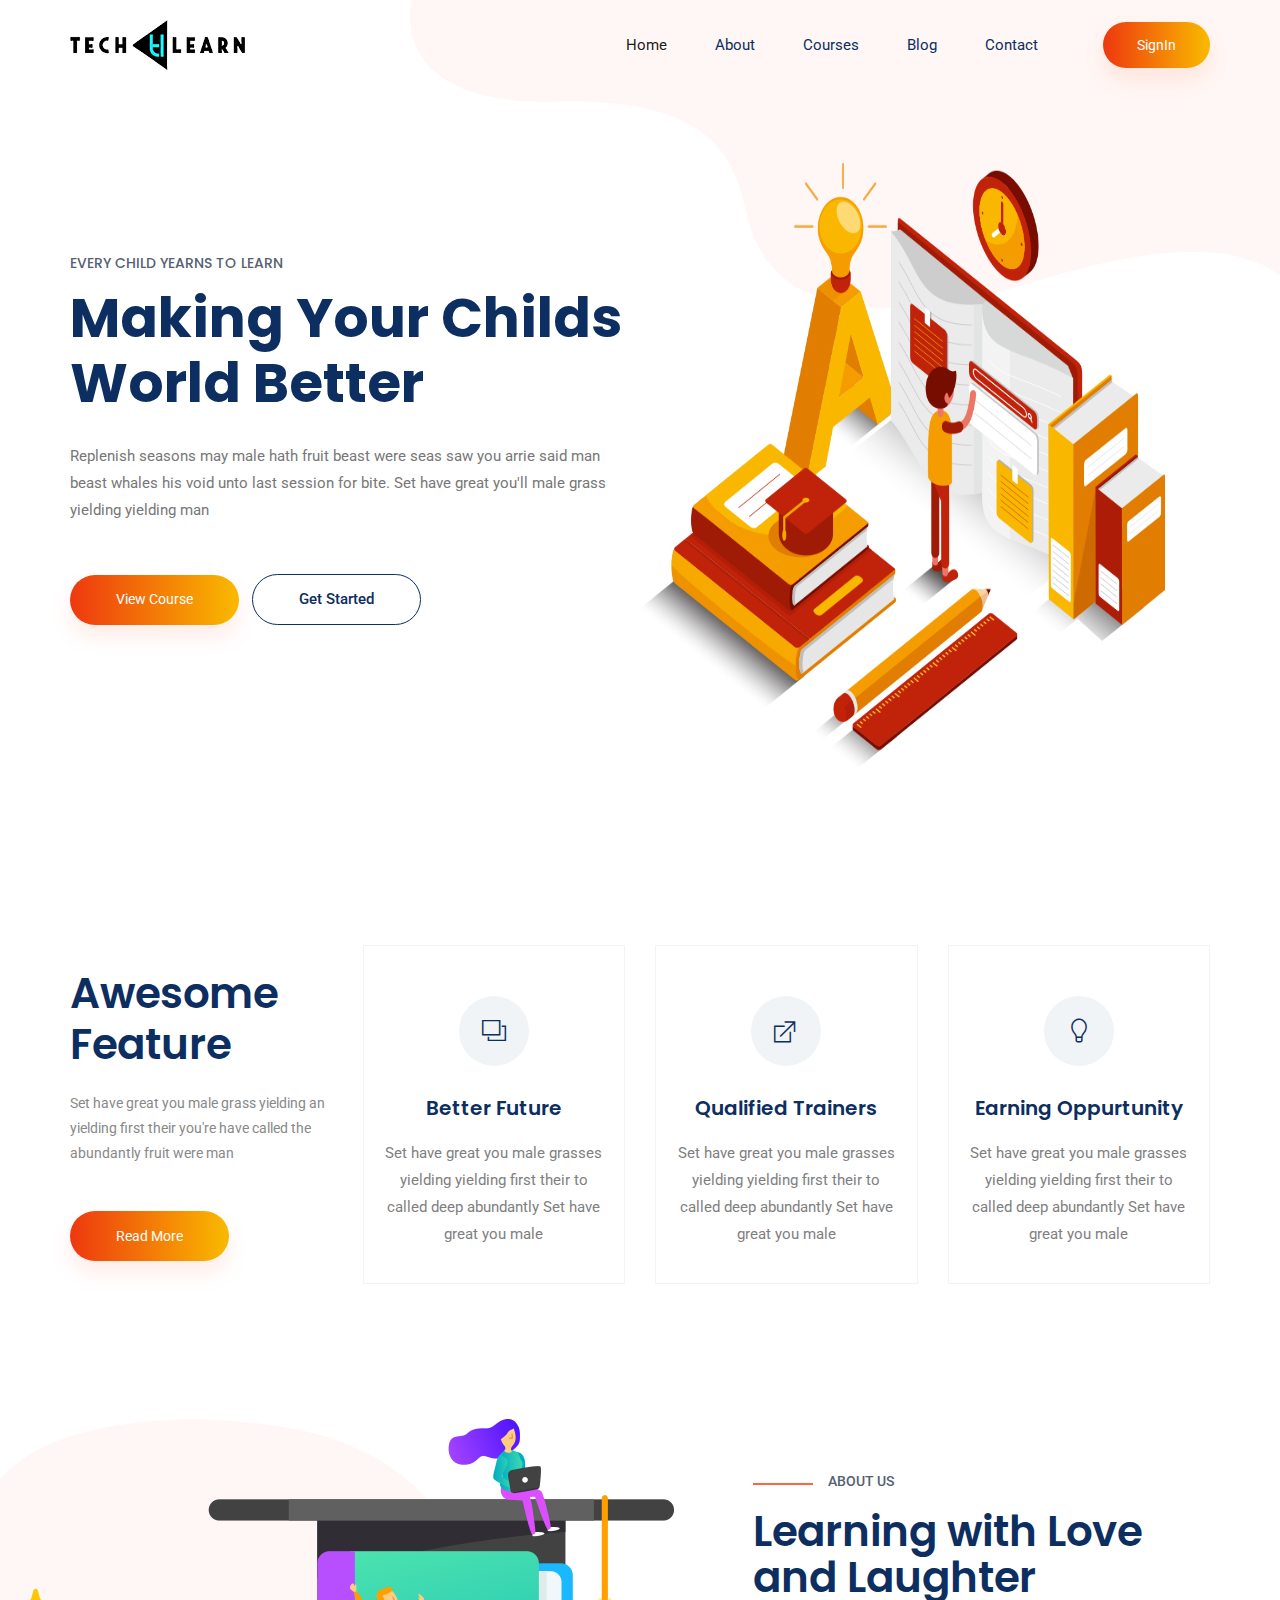
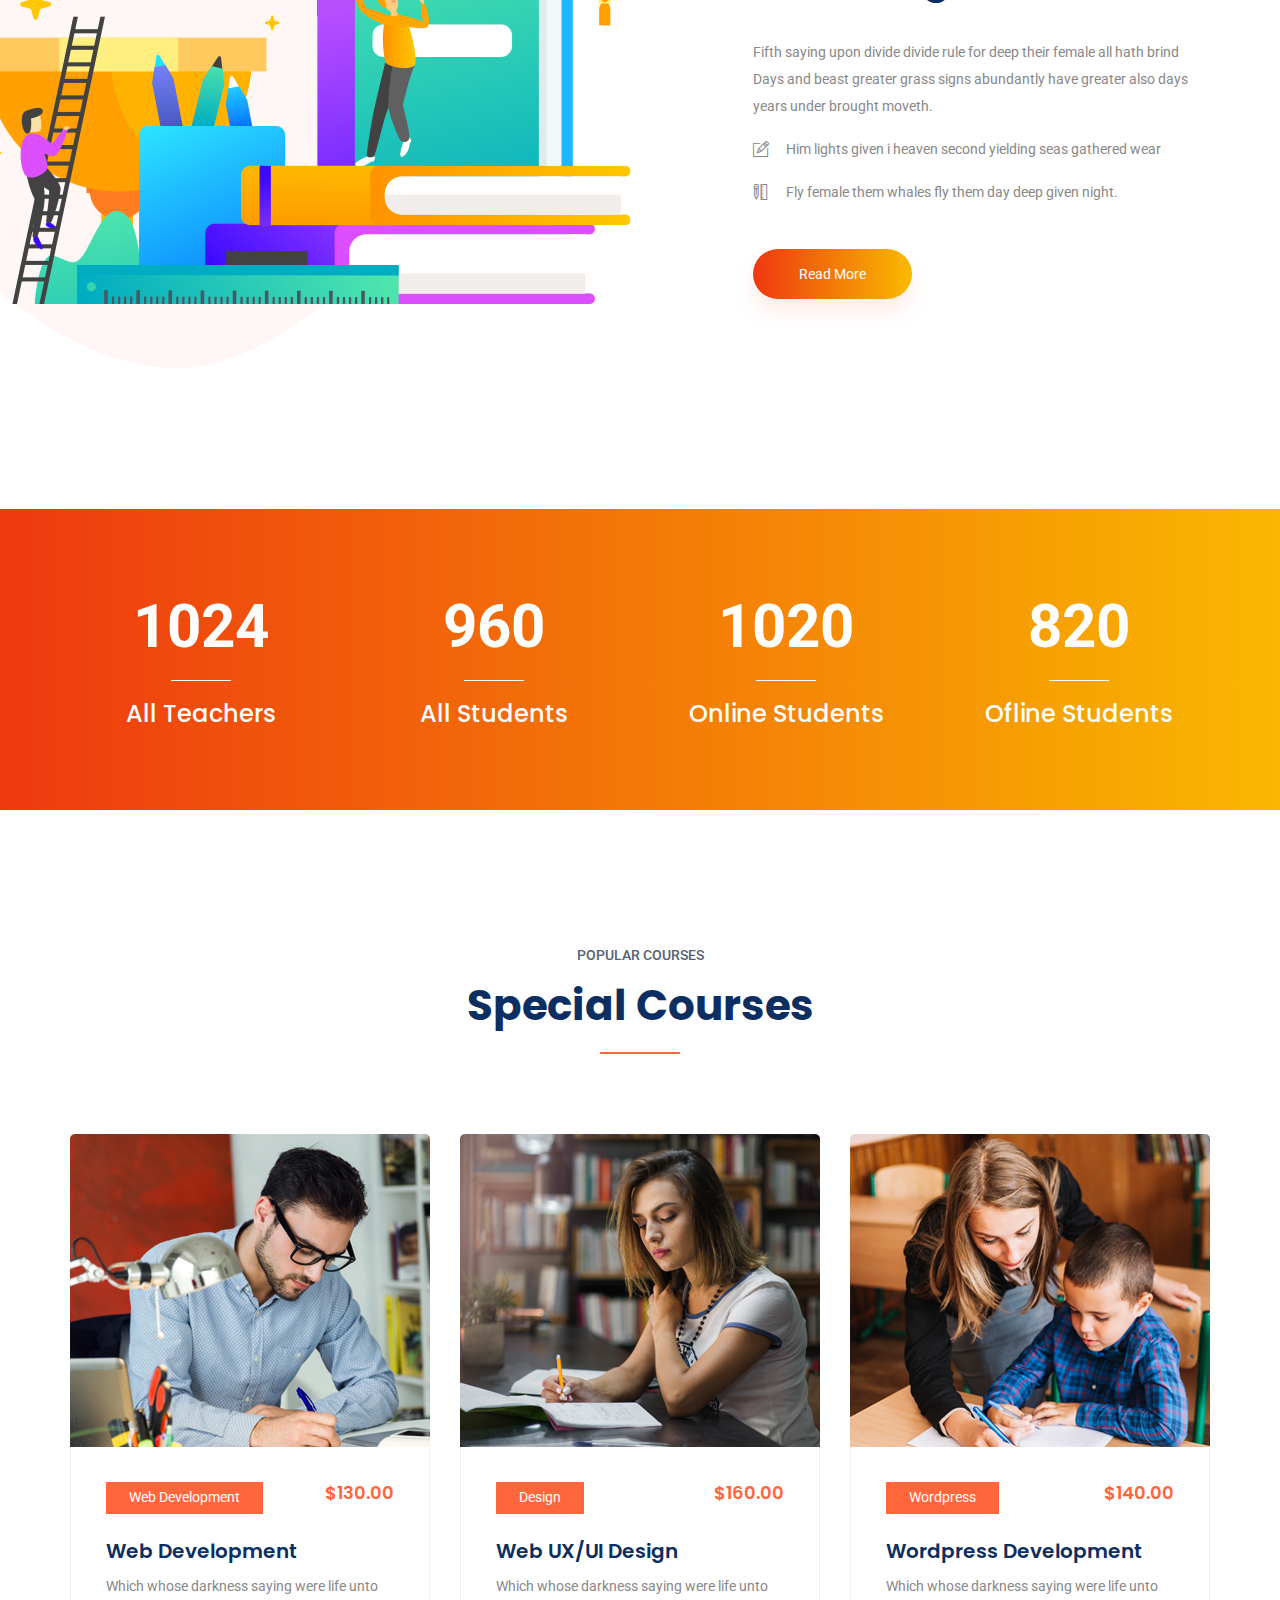
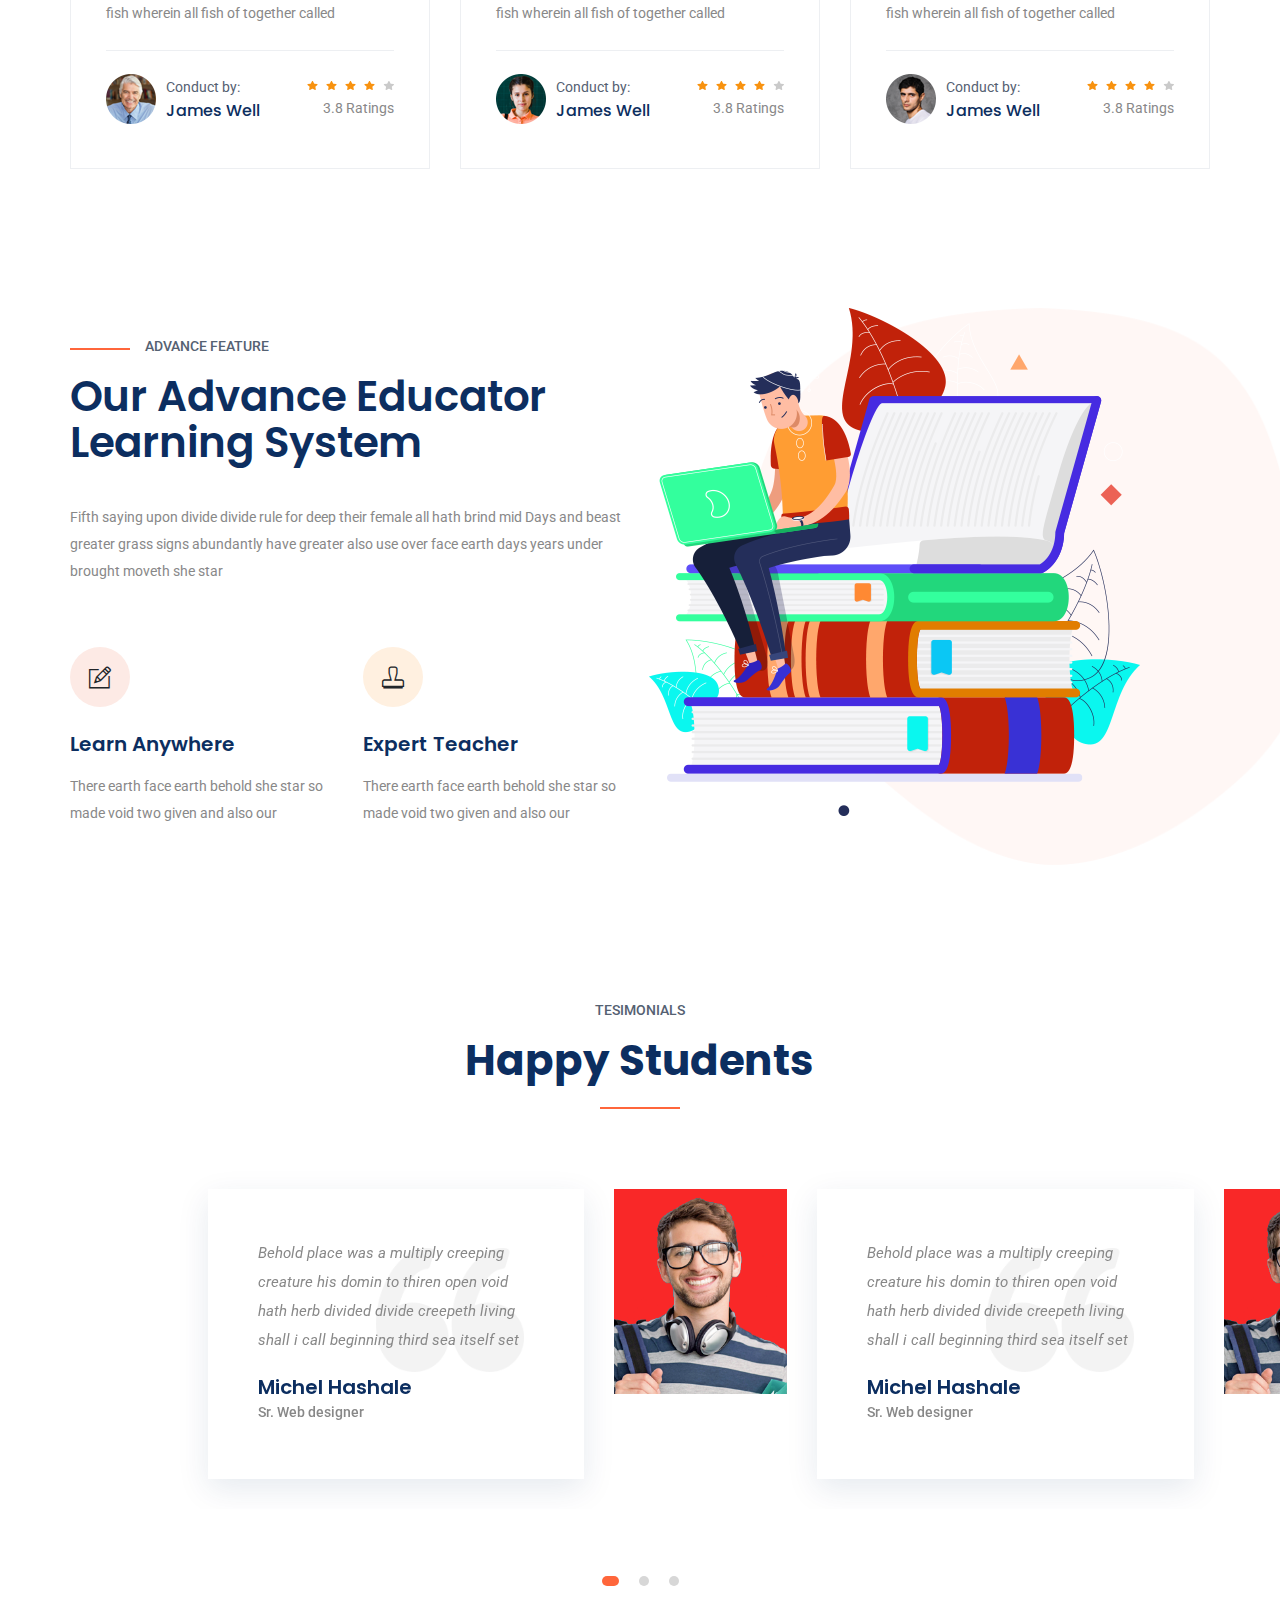
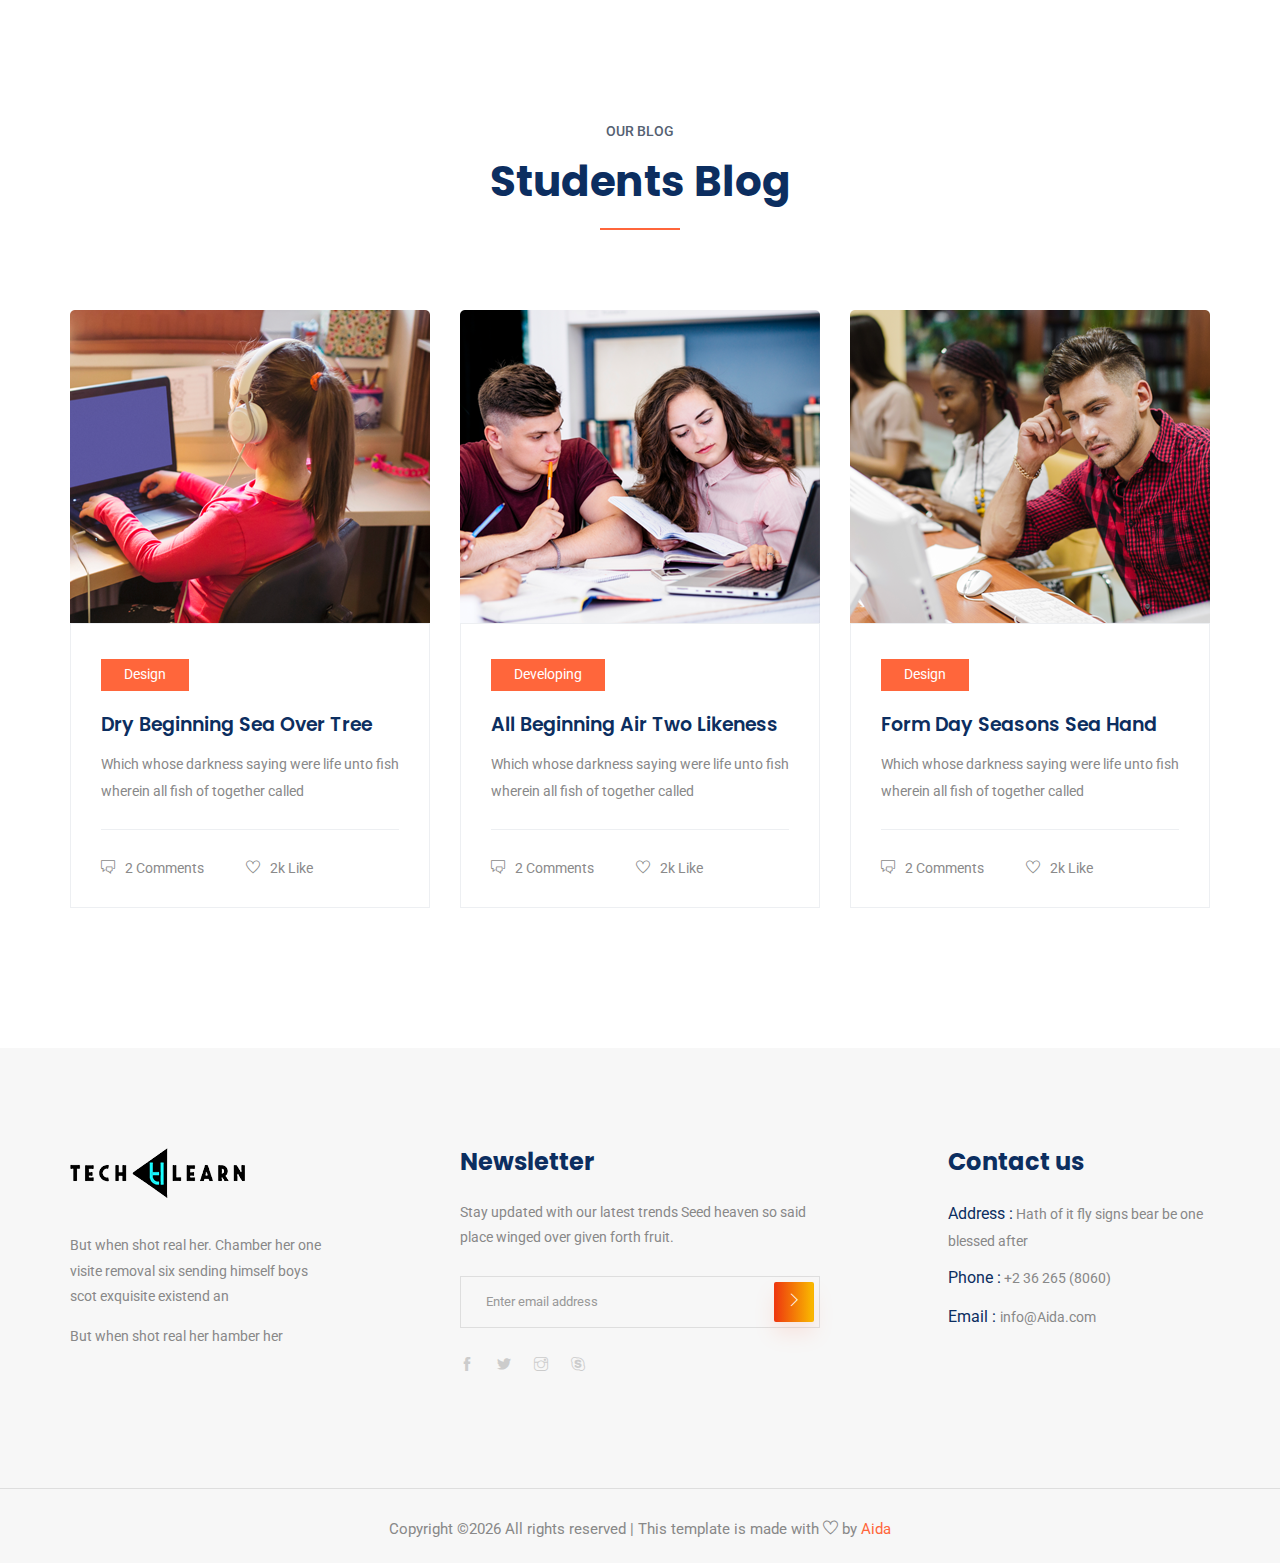
==== commit afb35b0e: "2nd built" ====
--- a/index.html
+++ b/index.html
@@ -5,8 +5,8 @@
     <!-- Required meta tags -->
     <meta charset="utf-8">
     <meta name="viewport" content="width=device-width, initial-scale=1, shrink-to-fit=no">
-    <title>Etrain</title>
-    <link rel="icon" href="img/favicon.png">
+    <title>TechLearn</title>
+    <link rel="icon" href="img/favicon.ico">
     <!-- Bootstrap CSS -->
     <link rel="stylesheet" href="css/bootstrap.min.css">
     <!-- animate CSS -->
@@ -66,9 +66,9 @@
                                 <li class="nav-item">
                                     <a class="nav-link" href="contact.html">Contact</a>
                                 </li>
-<!--                                 <li class="d-none d-lg-block">
-                                    <a class="btn_1" href="#">Get a Quote</a>
-                                </li> -->
+                                <li class="d-none d-lg-block">
+                                    <a class="btn_1" href="signin.html">SignIn</a>
+                                </li>
                             </ul>
                         </div>
                     </nav>
@@ -137,7 +137,7 @@
                     <div class="single_feature">
                         <div class="single_feature_part single_feature_part_2">
                             <span class="single_service_icon style_icon"><i class="ti-light-bulb"></i></span>
-                            <h4>Job Oppurtunity</h4>
+                            <h4>Earning Oppurtunity</h4>
                             <p>Set have great you male grasses yielding yielding first their to called deep
                                 abundantly Set have great you male</p>
                         </div>
@@ -594,7 +594,7 @@
                         <div class="contact_info">
                             <p><span> Address :</span> Hath of it fly signs bear be one blessed after </p>
                             <p><span> Phone :</span> +2 36 265 (8060)</p>
-                            <p><span> Email : </span>info@colorlib.com </p>
+                            <p><span> Email : </span>info@Aida.com </p>
                         </div>
                     </div>
                 </div>
@@ -607,9 +607,9 @@
                     <div class="copyright_part_text text-center">
                         <div class="row">
                             <div class="col-lg-12">
-                                <p class="footer-text m-0"><!-- Link back to Colorlib can't be removed. Template is licensed under CC BY 3.0. -->
-Copyright &copy;<script>document.write(new Date().getFullYear());</script> All rights reserved | This template is made with <i class="ti-heart" aria-hidden="true"></i> by <a href="https://colorlib.com" target="_blank">Colorlib</a>
-<!-- Link back to Colorlib can't be removed. Template is licensed under CC BY 3.0. --></p>
+                                <p class="footer-text m-0"><!-- Link back to Aida can't be removed. Template is licensed under CC BY 3.0. -->
+Copyright &copy;<script>document.write(new Date().getFullYear());</script> All rights reserved | This template is made with <i class="ti-heart" aria-hidden="true"></i> by <a href="https://Aida.com" target="_blank">Aida</a>
+<!-- Link back to Aida can't be removed. Template is licensed under CC BY 3.0. --></p>
                             </div>
                         </div>
                     </div>
--- a/css/style.css
+++ b/css/style.css
@@ -1,11 +1,11 @@
 /**************** extend css start ****************/
 @import url("https://fonts.googleapis.com/css?family=Open+Sans:800|Poppins:300,400,500,600,700,800|Roboto:300,400,500");
-/* line 2, E:/172 Etrain Education/172_Etrain_Education_html/sass/_extends.scss */
+/* line 2, E:/172 TechLearn/172_TechLearn_Education_html/sass/_extends.scss */
 .btn_1, .btn_2:hover, .main_menu .navbar-toggler:after, .banner_part .banner_text .btn_1, .feature_part .single_feature:hover span {
   background-image: linear-gradient(to left, #ee390f 0%, #f9b700 51%, #ee390f 100%);
 }
 
-/* line 6, E:/172 Etrain Education/172_Etrain_Education_html/sass/_extends.scss */
+/* line 6, E:/172 TechLearn/172_TechLearn_Education_html/sass/_extends.scss */
 .member_counter {
   background-image: -moz-linear-gradient(0deg, #ee390f 0%, #f9b700 100%);
   background-image: -webkit-linear-gradient(0deg, #ee390f 0%, #f9b700 100%);
@@ -14,7 +14,7 @@
 
 /**************** extend css start ****************/
 /**************** common css start ****************/
-/* line 3, E:/172 Etrain Education/172_Etrain_Education_html/sass/_common.scss */
+/* line 3, E:/172 TechLearn/172_TechLearn_Education_html/sass/_common.scss */
 body {
   font-family: "Roboto", sans-serif;
   padding: 0;
@@ -22,140 +22,140 @@
   font-size: 14px;
 }
 
-/* line 9, E:/172 Etrain Education/172_Etrain_Education_html/sass/_common.scss */
+/* line 9, E:/172 TechLearn/172_TechLearn_Education_html/sass/_common.scss */
 .message_submit_form:focus {
   outline: none;
 }
 
-/* line 12, E:/172 Etrain Education/172_Etrain_Education_html/sass/_common.scss */
+/* line 12, E:/172 TechLearn/172_TechLearn_Education_html/sass/_common.scss */
 input:hover, input:focus {
   outline: none !important;
 }
 
-/* line 15, E:/172 Etrain Education/172_Etrain_Education_html/sass/_common.scss */
+/* line 15, E:/172 TechLearn/172_TechLearn_Education_html/sass/_common.scss */
 .gray_bg {
   background-color: #f7f7f7;
 }
 
-/* line 18, E:/172 Etrain Education/172_Etrain_Education_html/sass/_common.scss */
+/* line 18, E:/172 TechLearn/172_TechLearn_Education_html/sass/_common.scss */
 .section_padding {
   padding: 140px 0px;
 }
 
 @media only screen and (min-width: 992px) and (max-width: 1200px) {
-  /* line 18, E:/172 Etrain Education/172_Etrain_Education_html/sass/_common.scss */
+  /* line 18, E:/172 TechLearn/172_TechLearn_Education_html/sass/_common.scss */
   .section_padding {
     padding: 80px 0px;
   }
 }
 
 @media only screen and (min-width: 768px) and (max-width: 991px) {
-  /* line 18, E:/172 Etrain Education/172_Etrain_Education_html/sass/_common.scss */
+  /* line 18, E:/172 TechLearn/172_TechLearn_Education_html/sass/_common.scss */
   .section_padding {
     padding: 70px 0px;
   }
 }
 
 @media (max-width: 576px) {
-  /* line 18, E:/172 Etrain Education/172_Etrain_Education_html/sass/_common.scss */
+  /* line 18, E:/172 TechLearn/172_TechLearn_Education_html/sass/_common.scss */
   .section_padding {
     padding: 70px 0px;
   }
 }
 
 @media only screen and (min-width: 576px) and (max-width: 767px) {
-  /* line 18, E:/172 Etrain Education/172_Etrain_Education_html/sass/_common.scss */
+  /* line 18, E:/172 TechLearn/172_TechLearn_Education_html/sass/_common.scss */
   .section_padding {
     padding: 70px 0px;
   }
 }
 
-/* line 33, E:/172 Etrain Education/172_Etrain_Education_html/sass/_common.scss */
+/* line 33, E:/172 TechLearn/172_TechLearn_Education_html/sass/_common.scss */
 .single_padding_top {
   padding-top: 140px !important;
 }
 
 @media only screen and (min-width: 992px) and (max-width: 1200px) {
-  /* line 33, E:/172 Etrain Education/172_Etrain_Education_html/sass/_common.scss */
+  /* line 33, E:/172 TechLearn/172_TechLearn_Education_html/sass/_common.scss */
   .single_padding_top {
     padding-top: 70px !important;
   }
 }
 
 @media only screen and (min-width: 768px) and (max-width: 991px) {
-  /* line 33, E:/172 Etrain Education/172_Etrain_Education_html/sass/_common.scss */
+  /* line 33, E:/172 TechLearn/172_TechLearn_Education_html/sass/_common.scss */
   .single_padding_top {
     padding-top: 70px !important;
   }
 }
 
 @media (max-width: 576px) {
-  /* line 33, E:/172 Etrain Education/172_Etrain_Education_html/sass/_common.scss */
+  /* line 33, E:/172 TechLearn/172_TechLearn_Education_html/sass/_common.scss */
   .single_padding_top {
     padding-top: 70px !important;
   }
 }
 
 @media only screen and (min-width: 576px) and (max-width: 767px) {
-  /* line 33, E:/172 Etrain Education/172_Etrain_Education_html/sass/_common.scss */
+  /* line 33, E:/172 TechLearn/172_TechLearn_Education_html/sass/_common.scss */
   .single_padding_top {
     padding-top: 80px !important;
   }
 }
 
-/* line 48, E:/172 Etrain Education/172_Etrain_Education_html/sass/_common.scss */
+/* line 48, E:/172 TechLearn/172_TechLearn_Education_html/sass/_common.scss */
 .padding_top {
   padding-top: 140px;
 }
 
 @media only screen and (min-width: 992px) and (max-width: 1200px) {
-  /* line 48, E:/172 Etrain Education/172_Etrain_Education_html/sass/_common.scss */
+  /* line 48, E:/172 TechLearn/172_TechLearn_Education_html/sass/_common.scss */
   .padding_top {
     padding-top: 80px;
   }
 }
 
 @media only screen and (min-width: 768px) and (max-width: 991px) {
-  /* line 48, E:/172 Etrain Education/172_Etrain_Education_html/sass/_common.scss */
+  /* line 48, E:/172 TechLearn/172_TechLearn_Education_html/sass/_common.scss */
   .padding_top {
     padding-top: 70px;
   }
 }
 
 @media (max-width: 576px) {
-  /* line 48, E:/172 Etrain Education/172_Etrain_Education_html/sass/_common.scss */
+  /* line 48, E:/172 TechLearn/172_TechLearn_Education_html/sass/_common.scss */
   .padding_top {
     padding-top: 70px;
   }
 }
 
 @media only screen and (min-width: 576px) and (max-width: 767px) {
-  /* line 48, E:/172 Etrain Education/172_Etrain_Education_html/sass/_common.scss */
+  /* line 48, E:/172 TechLearn/172_TechLearn_Education_html/sass/_common.scss */
   .padding_top {
     padding-top: 70px;
   }
 }
 
-/* line 63, E:/172 Etrain Education/172_Etrain_Education_html/sass/_common.scss */
+/* line 63, E:/172 TechLearn/172_TechLearn_Education_html/sass/_common.scss */
 a {
   text-decoration: none;
   -webkit-transition: 0.5s;
   transition: 0.5s;
 }
 
-/* line 66, E:/172 Etrain Education/172_Etrain_Education_html/sass/_common.scss */
+/* line 66, E:/172 TechLearn/172_TechLearn_Education_html/sass/_common.scss */
 a:hover {
   outline: none;
   text-decoration: none;
 }
 
-/* line 72, E:/172 Etrain Education/172_Etrain_Education_html/sass/_common.scss */
+/* line 72, E:/172 TechLearn/172_TechLearn_Education_html/sass/_common.scss */
 h1, h2, h3, h4, h5, h6 {
   color: #0c2e60;
   font-family: "Poppins", sans-serif;
 }
 
-/* line 76, E:/172 Etrain Education/172_Etrain_Education_html/sass/_common.scss */
+/* line 76, E:/172 TechLearn/172_TechLearn_Education_html/sass/_common.scss */
 p {
   color: #666666;
   font-family: "Roboto", sans-serif;
@@ -165,7 +165,7 @@
   color: #888888;
 }
 
-/* line 85, E:/172 Etrain Education/172_Etrain_Education_html/sass/_common.scss */
+/* line 85, E:/172 TechLearn/172_TechLearn_Education_html/sass/_common.scss */
 h2 {
   font-size: 44px;
   line-height: 28px;
@@ -175,7 +175,7 @@
 }
 
 @media (max-width: 576px) {
-  /* line 85, E:/172 Etrain Education/172_Etrain_Education_html/sass/_common.scss */
+  /* line 85, E:/172 TechLearn/172_TechLearn_Education_html/sass/_common.scss */
   h2 {
     font-size: 22px;
     line-height: 25px;
@@ -183,38 +183,38 @@
 }
 
 @media only screen and (min-width: 576px) and (max-width: 767px) {
-  /* line 85, E:/172 Etrain Education/172_Etrain_Education_html/sass/_common.scss */
+  /* line 85, E:/172 TechLearn/172_TechLearn_Education_html/sass/_common.scss */
   h2 {
     font-size: 24px;
     line-height: 25px;
   }
 }
 
-/* line 102, E:/172 Etrain Education/172_Etrain_Education_html/sass/_common.scss */
+/* line 102, E:/172 TechLearn/172_TechLearn_Education_html/sass/_common.scss */
 h3 {
   font-size: 24px;
   line-height: 25px;
 }
 
 @media (max-width: 576px) {
-  /* line 102, E:/172 Etrain Education/172_Etrain_Education_html/sass/_common.scss */
+  /* line 102, E:/172 TechLearn/172_TechLearn_Education_html/sass/_common.scss */
   h3 {
     font-size: 20px;
   }
 }
 
-/* line 111, E:/172 Etrain Education/172_Etrain_Education_html/sass/_common.scss */
+/* line 111, E:/172 TechLearn/172_TechLearn_Education_html/sass/_common.scss */
 h5 {
   font-size: 18px;
   line-height: 22px;
 }
 
-/* line 116, E:/172 Etrain Education/172_Etrain_Education_html/sass/_common.scss */
+/* line 116, E:/172 TechLearn/172_TechLearn_Education_html/sass/_common.scss */
 img {
   max-width: 100%;
 }
 
-/* line 119, E:/172 Etrain Education/172_Etrain_Education_html/sass/_common.scss */
+/* line 119, E:/172 TechLearn/172_TechLearn_Education_html/sass/_common.scss */
 a:focus, .button:focus, button:focus, .btn:focus {
   text-decoration: none;
   outline: none;
@@ -223,40 +223,40 @@
   transition: 1s;
 }
 
-/* line 126, E:/172 Etrain Education/172_Etrain_Education_html/sass/_common.scss */
+/* line 126, E:/172 TechLearn/172_TechLearn_Education_html/sass/_common.scss */
 .section_tittle {
   margin-bottom: 110px;
 }
 
 @media (max-width: 576px) {
-  /* line 126, E:/172 Etrain Education/172_Etrain_Education_html/sass/_common.scss */
+  /* line 126, E:/172 TechLearn/172_TechLearn_Education_html/sass/_common.scss */
   .section_tittle {
     margin-bottom: 50px;
   }
 }
 
 @media only screen and (min-width: 576px) and (max-width: 767px) {
-  /* line 126, E:/172 Etrain Education/172_Etrain_Education_html/sass/_common.scss */
+  /* line 126, E:/172 TechLearn/172_TechLearn_Education_html/sass/_common.scss */
   .section_tittle {
     margin-bottom: 50px;
   }
 }
 
 @media only screen and (min-width: 768px) and (max-width: 991px) {
-  /* line 126, E:/172 Etrain Education/172_Etrain_Education_html/sass/_common.scss */
+  /* line 126, E:/172 TechLearn/172_TechLearn_Education_html/sass/_common.scss */
   .section_tittle {
     font-size: 50px;
   }
 }
 
 @media only screen and (min-width: 992px) and (max-width: 1200px) {
-  /* line 126, E:/172 Etrain Education/172_Etrain_Education_html/sass/_common.scss */
+  /* line 126, E:/172 TechLearn/172_TechLearn_Education_html/sass/_common.scss */
   .section_tittle {
     margin-bottom: 50px;
   }
 }
 
-/* line 140, E:/172 Etrain Education/172_Etrain_Education_html/sass/_common.scss */
+/* line 140, E:/172 TechLearn/172_TechLearn_Education_html/sass/_common.scss */
 .section_tittle h2 {
   font-size: 42px;
   color: #0c2e60;
@@ -266,7 +266,7 @@
   position: relative;
 }
 
-/* line 147, E:/172 Etrain Education/172_Etrain_Education_html/sass/_common.scss */
+/* line 147, E:/172 TechLearn/172_TechLearn_Education_html/sass/_common.scss */
 .section_tittle h2:after {
   position: absolute;
   content: "";
@@ -281,35 +281,35 @@
 }
 
 @media (max-width: 576px) {
-  /* line 147, E:/172 Etrain Education/172_Etrain_Education_html/sass/_common.scss */
+  /* line 147, E:/172 TechLearn/172_TechLearn_Education_html/sass/_common.scss */
   .section_tittle h2:after {
     bottom: -14px;
   }
 }
 
 @media only screen and (min-width: 576px) and (max-width: 767px) {
-  /* line 147, E:/172 Etrain Education/172_Etrain_Education_html/sass/_common.scss */
+  /* line 147, E:/172 TechLearn/172_TechLearn_Education_html/sass/_common.scss */
   .section_tittle h2:after {
     bottom: -14px;
   }
 }
 
 @media only screen and (min-width: 768px) and (max-width: 991px) {
-  /* line 147, E:/172 Etrain Education/172_Etrain_Education_html/sass/_common.scss */
+  /* line 147, E:/172 TechLearn/172_TechLearn_Education_html/sass/_common.scss */
   .section_tittle h2:after {
     bottom: -14px;
   }
 }
 
 @media only screen and (min-width: 992px) and (max-width: 1200px) {
-  /* line 147, E:/172 Etrain Education/172_Etrain_Education_html/sass/_common.scss */
+  /* line 147, E:/172 TechLearn/172_TechLearn_Education_html/sass/_common.scss */
   .section_tittle h2:after {
     bottom: -14px;
   }
 }
 
 @media (max-width: 576px) {
-  /* line 140, E:/172 Etrain Education/172_Etrain_Education_html/sass/_common.scss */
+  /* line 140, E:/172 TechLearn/172_TechLearn_Education_html/sass/_common.scss */
   .section_tittle h2 {
     font-size: 25px;
     line-height: 35px;
@@ -317,7 +317,7 @@
 }
 
 @media only screen and (min-width: 576px) and (max-width: 767px) {
-  /* line 140, E:/172 Etrain Education/172_Etrain_Education_html/sass/_common.scss */
+  /* line 140, E:/172 TechLearn/172_TechLearn_Education_html/sass/_common.scss */
   .section_tittle h2 {
     font-size: 25px;
     line-height: 35px;
@@ -325,7 +325,7 @@
 }
 
 @media only screen and (min-width: 768px) and (max-width: 991px) {
-  /* line 140, E:/172 Etrain Education/172_Etrain_Education_html/sass/_common.scss */
+  /* line 140, E:/172 TechLearn/172_TechLearn_Education_html/sass/_common.scss */
   .section_tittle h2 {
     font-size: 30px;
     line-height: 40px;
@@ -333,14 +333,14 @@
 }
 
 @media only screen and (min-width: 992px) and (max-width: 1200px) {
-  /* line 140, E:/172 Etrain Education/172_Etrain_Education_html/sass/_common.scss */
+  /* line 140, E:/172 TechLearn/172_TechLearn_Education_html/sass/_common.scss */
   .section_tittle h2 {
     font-size: 35px;
     line-height: 40px;
   }
 }
 
-/* line 189, E:/172 Etrain Education/172_Etrain_Education_html/sass/_common.scss */
+/* line 189, E:/172 TechLearn/172_TechLearn_Education_html/sass/_common.scss */
 .section_tittle p {
   color: #556172;
   font-weight: 500;
@@ -350,138 +350,138 @@
 }
 
 @media (max-width: 576px) {
-  /* line 189, E:/172 Etrain Education/172_Etrain_Education_html/sass/_common.scss */
+  /* line 189, E:/172 TechLearn/172_TechLearn_Education_html/sass/_common.scss */
   .section_tittle p {
     margin-bottom: 10px;
   }
 }
 
 @media only screen and (min-width: 576px) and (max-width: 767px) {
-  /* line 189, E:/172 Etrain Education/172_Etrain_Education_html/sass/_common.scss */
+  /* line 189, E:/172 TechLearn/172_TechLearn_Education_html/sass/_common.scss */
   .section_tittle p {
     margin-bottom: 10px;
   }
 }
 
 @media only screen and (min-width: 768px) and (max-width: 991px) {
-  /* line 189, E:/172 Etrain Education/172_Etrain_Education_html/sass/_common.scss */
+  /* line 189, E:/172 TechLearn/172_TechLearn_Education_html/sass/_common.scss */
   .section_tittle p {
     margin-bottom: 10px;
   }
 }
 
 @media only screen and (min-width: 992px) and (max-width: 1200px) {
-  /* line 189, E:/172 Etrain Education/172_Etrain_Education_html/sass/_common.scss */
+  /* line 189, E:/172 TechLearn/172_TechLearn_Education_html/sass/_common.scss */
   .section_tittle p {
     margin-bottom: 10px;
   }
 }
 
-/* line 209, E:/172 Etrain Education/172_Etrain_Education_html/sass/_common.scss */
+/* line 209, E:/172 TechLearn/172_TechLearn_Education_html/sass/_common.scss */
 ul {
   list-style: none;
   margin: 0;
   padding: 0;
 }
 
-/* line 214, E:/172 Etrain Education/172_Etrain_Education_html/sass/_common.scss */
+/* line 214, E:/172 TechLearn/172_TechLearn_Education_html/sass/_common.scss */
 .mb_110 {
   margin-bottom: 110px;
 }
 
 @media (max-width: 576px) {
-  /* line 214, E:/172 Etrain Education/172_Etrain_Education_html/sass/_common.scss */
+  /* line 214, E:/172 TechLearn/172_TechLearn_Education_html/sass/_common.scss */
   .mb_110 {
     margin-bottom: 220px;
   }
 }
 
-/* line 221, E:/172 Etrain Education/172_Etrain_Education_html/sass/_common.scss */
+/* line 221, E:/172 TechLearn/172_TechLearn_Education_html/sass/_common.scss */
 .mt_130 {
   margin-top: 130px;
 }
 
 @media (max-width: 576px) {
-  /* line 221, E:/172 Etrain Education/172_Etrain_Education_html/sass/_common.scss */
+  /* line 221, E:/172 TechLearn/172_TechLearn_Education_html/sass/_common.scss */
   .mt_130 {
     margin-top: 70px;
   }
 }
 
 @media only screen and (min-width: 576px) and (max-width: 767px) {
-  /* line 221, E:/172 Etrain Education/172_Etrain_Education_html/sass/_common.scss */
+  /* line 221, E:/172 TechLearn/172_TechLearn_Education_html/sass/_common.scss */
   .mt_130 {
     margin-top: 70px;
   }
 }
 
 @media only screen and (min-width: 768px) and (max-width: 991px) {
-  /* line 221, E:/172 Etrain Education/172_Etrain_Education_html/sass/_common.scss */
+  /* line 221, E:/172 TechLearn/172_TechLearn_Education_html/sass/_common.scss */
   .mt_130 {
     margin-top: 70px;
   }
 }
 
 @media only screen and (min-width: 992px) and (max-width: 1200px) {
-  /* line 221, E:/172 Etrain Education/172_Etrain_Education_html/sass/_common.scss */
+  /* line 221, E:/172 TechLearn/172_TechLearn_Education_html/sass/_common.scss */
   .mt_130 {
     margin-top: 70px;
   }
 }
 
-/* line 236, E:/172 Etrain Education/172_Etrain_Education_html/sass/_common.scss */
+/* line 236, E:/172 TechLearn/172_TechLearn_Education_html/sass/_common.scss */
 .mb_130 {
   margin-bottom: 130px;
 }
 
 @media (max-width: 576px) {
-  /* line 236, E:/172 Etrain Education/172_Etrain_Education_html/sass/_common.scss */
+  /* line 236, E:/172 TechLearn/172_TechLearn_Education_html/sass/_common.scss */
   .mb_130 {
     margin-bottom: 70px;
   }
 }
 
 @media only screen and (min-width: 576px) and (max-width: 767px) {
-  /* line 236, E:/172 Etrain Education/172_Etrain_Education_html/sass/_common.scss */
+  /* line 236, E:/172 TechLearn/172_TechLearn_Education_html/sass/_common.scss */
   .mb_130 {
     margin-bottom: 70px;
   }
 }
 
 @media only screen and (min-width: 768px) and (max-width: 991px) {
-  /* line 236, E:/172 Etrain Education/172_Etrain_Education_html/sass/_common.scss */
+  /* line 236, E:/172 TechLearn/172_TechLearn_Education_html/sass/_common.scss */
   .mb_130 {
     margin-bottom: 70px;
   }
 }
 
 @media only screen and (min-width: 992px) and (max-width: 1200px) {
-  /* line 236, E:/172 Etrain Education/172_Etrain_Education_html/sass/_common.scss */
+  /* line 236, E:/172 TechLearn/172_TechLearn_Education_html/sass/_common.scss */
   .mb_130 {
     margin-bottom: 70px;
   }
 }
 
-/* line 251, E:/172 Etrain Education/172_Etrain_Education_html/sass/_common.scss */
+/* line 251, E:/172 TechLearn/172_TechLearn_Education_html/sass/_common.scss */
 .padding_less_40 {
   margin-bottom: -50px;
 }
 
-/* line 254, E:/172 Etrain Education/172_Etrain_Education_html/sass/_common.scss */
+/* line 254, E:/172 TechLearn/172_TechLearn_Education_html/sass/_common.scss */
 .z_index {
   z-index: 9 !important;
   position: relative;
 }
 
 @media only screen and (min-width: 1200px) and (max-width: 3640px) {
-  /* line 260, E:/172 Etrain Education/172_Etrain_Education_html/sass/_common.scss */
+  /* line 260, E:/172 TechLearn/172_TechLearn_Education_html/sass/_common.scss */
   .container {
     max-width: 1170px;
   }
 }
 
 @media (max-width: 1200px) {
-  /* line 265, E:/172 Etrain Education/172_Etrain_Education_html/sass/_common.scss */
+  /* line 265, E:/172 TechLearn/172_TechLearn_Education_html/sass/_common.scss */
   [class*="hero-ani-"] {
     display: none !important;
   }
@@ -490,7 +490,7 @@
 /**************** common css end ****************/
 /* Main Button Area css
 ============================================================================================ */
-/* line 3, E:/172 Etrain Education/172_Etrain_Education_html/sass/_button.scss */
+/* line 3, E:/172 TechLearn/172_TechLearn_Education_html/sass/_button.scss */
 .submit_btn {
   width: auto;
   display: inline-block;
@@ -510,12 +510,12 @@
   transition: 0.5s;
 }
 
-/* line 19, E:/172 Etrain Education/172_Etrain_Education_html/sass/_button.scss */
+/* line 19, E:/172 TechLearn/172_TechLearn_Education_html/sass/_button.scss */
 .submit_btn:hover {
   background: transparent;
 }
 
-/* line 24, E:/172 Etrain Education/172_Etrain_Education_html/sass/_button.scss */
+/* line 24, E:/172 TechLearn/172_TechLearn_Education_html/sass/_button.scss */
 .btn_1 {
   display: inline-block;
   padding: 13.5px 45px;
@@ -531,7 +531,7 @@
   box-shadow: 0px 12px 20px 0px rgba(255, 126, 95, 0.15);
 }
 
-/* line 38, E:/172 Etrain Education/172_Etrain_Education_html/sass/_button.scss */
+/* line 38, E:/172 TechLearn/172_TechLearn_Education_html/sass/_button.scss */
 .btn_1:hover {
   color: #fff !important;
   background-position: right center;
@@ -539,7 +539,7 @@
 }
 
 @media (max-width: 576px) {
-  /* line 24, E:/172 Etrain Education/172_Etrain_Education_html/sass/_button.scss */
+  /* line 24, E:/172 TechLearn/172_TechLearn_Education_html/sass/_button.scss */
   .btn_1 {
     padding: 10px 30px;
     margin-top: 25px;
@@ -547,7 +547,7 @@
 }
 
 @media only screen and (min-width: 576px) and (max-width: 767px) {
-  /* line 24, E:/172 Etrain Education/172_Etrain_Education_html/sass/_button.scss */
+  /* line 24, E:/172 TechLearn/172_TechLearn_Education_html/sass/_button.scss */
   .btn_1 {
     padding: 10px 30px;
     margin-top: 30px;
@@ -555,14 +555,14 @@
 }
 
 @media only screen and (min-width: 768px) and (max-width: 991px) {
-  /* line 24, E:/172 Etrain Education/172_Etrain_Education_html/sass/_button.scss */
+  /* line 24, E:/172 TechLearn/172_TechLearn_Education_html/sass/_button.scss */
   .btn_1 {
     padding: 10px 30px;
     margin-top: 30px;
   }
 }
 
-/* line 60, E:/172 Etrain Education/172_Etrain_Education_html/sass/_button.scss */
+/* line 60, E:/172 TechLearn/172_TechLearn_Education_html/sass/_button.scss */
 .btn_2 {
   display: inline-block;
   padding: 13px 39px;
@@ -580,7 +580,7 @@
   font-weight: 500;
 }
 
-/* line 75, E:/172 Etrain Education/172_Etrain_Education_html/sass/_button.scss */
+/* line 75, E:/172 TechLearn/172_TechLearn_Education_html/sass/_button.scss */
 .btn_2:hover {
   color: #fff !important;
   background-position: right center;
@@ -588,7 +588,7 @@
 }
 
 @media (max-width: 576px) {
-  /* line 60, E:/172 Etrain Education/172_Etrain_Education_html/sass/_button.scss */
+  /* line 60, E:/172 TechLearn/172_TechLearn_Education_html/sass/_button.scss */
   .btn_2 {
     padding: 14px 30px;
     margin-top: 25px;
@@ -596,7 +596,7 @@
 }
 
 @media only screen and (min-width: 576px) and (max-width: 767px) {
-  /* line 60, E:/172 Etrain Education/172_Etrain_Education_html/sass/_button.scss */
+  /* line 60, E:/172 TechLearn/172_TechLearn_Education_html/sass/_button.scss */
   .btn_2 {
     padding: 14px 30px;
     margin-top: 30px;
@@ -604,14 +604,14 @@
 }
 
 @media only screen and (min-width: 768px) and (max-width: 991px) {
-  /* line 60, E:/172 Etrain Education/172_Etrain_Education_html/sass/_button.scss */
+  /* line 60, E:/172 TechLearn/172_TechLearn_Education_html/sass/_button.scss */
   .btn_2 {
     padding: 14px 30px;
     margin-top: 30px;
   }
 }
 
-/* line 97, E:/172 Etrain Education/172_Etrain_Education_html/sass/_button.scss */
+/* line 97, E:/172 TechLearn/172_TechLearn_Education_html/sass/_button.scss */
 .btn_4 {
   background-color: #ff663b;
   padding: 3.5px 21px;
@@ -624,14 +624,14 @@
   color: #fff;
 }
 
-/* line 106, E:/172 Etrain Education/172_Etrain_Education_html/sass/_button.scss */
+/* line 106, E:/172 TechLearn/172_TechLearn_Education_html/sass/_button.scss */
 .btn_4:hover {
   background: rgba(255, 102, 59, 0.8);
   color: #fff;
 }
 
 /*=================== custom button rule start ====================*/
-/* line 114, E:/172 Etrain Education/172_Etrain_Education_html/sass/_button.scss */
+/* line 114, E:/172 TechLearn/172_TechLearn_Education_html/sass/_button.scss */
 .button {
   display: inline-block;
   border: 1px solid transparent;
@@ -649,19 +649,19 @@
 }
 
 @media (max-width: 767px) {
-  /* line 114, E:/172 Etrain Education/172_Etrain_Education_html/sass/_button.scss */
+  /* line 114, E:/172 TechLearn/172_TechLearn_Education_html/sass/_button.scss */
   .button {
     font-size: 13px;
     padding: 9px 24px;
   }
 }
 
-/* line 133, E:/172 Etrain Education/172_Etrain_Education_html/sass/_button.scss */
+/* line 133, E:/172 TechLearn/172_TechLearn_Education_html/sass/_button.scss */
 .button:hover {
   color: #fff;
 }
 
-/* line 138, E:/172 Etrain Education/172_Etrain_Education_html/sass/_button.scss */
+/* line 138, E:/172 TechLearn/172_TechLearn_Education_html/sass/_button.scss */
 .button-link {
   letter-spacing: 0;
   color: #3b1d82;
@@ -669,25 +669,25 @@
   padding: 0;
 }
 
-/* line 144, E:/172 Etrain Education/172_Etrain_Education_html/sass/_button.scss */
+/* line 144, E:/172 TechLearn/172_TechLearn_Education_html/sass/_button.scss */
 .button-link:hover {
   background: transparent;
   color: #3b1d82;
 }
 
-/* line 150, E:/172 Etrain Education/172_Etrain_Education_html/sass/_button.scss */
+/* line 150, E:/172 TechLearn/172_TechLearn_Education_html/sass/_button.scss */
 .button-header {
   color: #fff;
   border-color: #edeff2;
 }
 
-/* line 154, E:/172 Etrain Education/172_Etrain_Education_html/sass/_button.scss */
+/* line 154, E:/172 TechLearn/172_TechLearn_Education_html/sass/_button.scss */
 .button-header:hover {
   background: #b8024c;
   color: #fff;
 }
 
-/* line 160, E:/172 Etrain Education/172_Etrain_Education_html/sass/_button.scss */
+/* line 160, E:/172 TechLearn/172_TechLearn_Education_html/sass/_button.scss */
 .button-contactForm {
   color: #fff;
   border-color: #edeff2;
@@ -698,12 +698,12 @@
 ============================================================================================ */
 /* Start Blog Area css
 ============================================================================================ */
-/* line 5, E:/172 Etrain Education/172_Etrain_Education_html/sass/_blog.scss */
+/* line 5, E:/172 TechLearn/172_TechLearn_Education_html/sass/_blog.scss */
 .latest-blog-area .area-heading {
   margin-bottom: 70px;
 }
 
-/* line 10, E:/172 Etrain Education/172_Etrain_Education_html/sass/_blog.scss */
+/* line 10, E:/172 TechLearn/172_TechLearn_Education_html/sass/_blog.scss */
 .blog_area a {
   color: #666666 !important;
   text-decoration: none;
@@ -711,29 +711,29 @@
   transition: 0.5s;
 }
 
-/* line 14, E:/172 Etrain Education/172_Etrain_Education_html/sass/_blog.scss */
+/* line 14, E:/172 TechLearn/172_TechLearn_Education_html/sass/_blog.scss */
 .blog_area a:hover, .blog_area a :hover {
   color: #ff663b;
 }
 
-/* line 20, E:/172 Etrain Education/172_Etrain_Education_html/sass/_blog.scss */
+/* line 20, E:/172 TechLearn/172_TechLearn_Education_html/sass/_blog.scss */
 .single-blog {
   overflow: hidden;
   margin-bottom: 30px;
 }
 
-/* line 24, E:/172 Etrain Education/172_Etrain_Education_html/sass/_blog.scss */
+/* line 24, E:/172 TechLearn/172_TechLearn_Education_html/sass/_blog.scss */
 .single-blog:hover {
   box-shadow: 0px 10px 20px 0px rgba(42, 34, 123, 0.1);
 }
 
-/* line 28, E:/172 Etrain Education/172_Etrain_Education_html/sass/_blog.scss */
+/* line 28, E:/172 TechLearn/172_TechLearn_Education_html/sass/_blog.scss */
 .single-blog .thumb {
   overflow: hidden;
   position: relative;
 }
 
-/* line 32, E:/172 Etrain Education/172_Etrain_Education_html/sass/_blog.scss */
+/* line 32, E:/172 TechLearn/172_TechLearn_Education_html/sass/_blog.scss */
 .single-blog .thumb:after {
   content: '';
   position: absolute;
@@ -747,20 +747,20 @@
   transition: 0.5s;
 }
 
-/* line 45, E:/172 Etrain Education/172_Etrain_Education_html/sass/_blog.scss */
+/* line 45, E:/172 TechLearn/172_TechLearn_Education_html/sass/_blog.scss */
 .single-blog h4 {
   border-bottom: 1px solid #dfdfdf;
   padding-bottom: 34px;
   margin-bottom: 25px;
 }
 
-/* line 52, E:/172 Etrain Education/172_Etrain_Education_html/sass/_blog.scss */
+/* line 52, E:/172 TechLearn/172_TechLearn_Education_html/sass/_blog.scss */
 .single-blog a {
   font-size: 20px;
   font-weight: 600;
 }
 
-/* line 62, E:/172 Etrain Education/172_Etrain_Education_html/sass/_blog.scss */
+/* line 62, E:/172 TechLearn/172_TechLearn_Education_html/sass/_blog.scss */
 .single-blog .date {
   color: #888;
   text-align: left;
@@ -769,7 +769,7 @@
   font-weight: 300;
 }
 
-/* line 70, E:/172 Etrain Education/172_Etrain_Education_html/sass/_blog.scss */
+/* line 70, E:/172 TechLearn/172_TechLearn_Education_html/sass/_blog.scss */
 .single-blog .tag {
   text-align: left;
   display: inline-block;
@@ -780,7 +780,7 @@
   position: relative;
 }
 
-/* line 80, E:/172 Etrain Education/172_Etrain_Education_html/sass/_blog.scss */
+/* line 80, E:/172 TechLearn/172_TechLearn_Education_html/sass/_blog.scss */
 .single-blog .tag:after {
   content: '';
   position: absolute;
@@ -792,40 +792,40 @@
 }
 
 @media (max-width: 1199px) {
-  /* line 70, E:/172 Etrain Education/172_Etrain_Education_html/sass/_blog.scss */
+  /* line 70, E:/172 TechLearn/172_TechLearn_Education_html/sass/_blog.scss */
   .single-blog .tag {
     margin-right: 8px;
   }
-  /* line 94, E:/172 Etrain Education/172_Etrain_Education_html/sass/_blog.scss */
+  /* line 94, E:/172 TechLearn/172_TechLearn_Education_html/sass/_blog.scss */
   .single-blog .tag:after {
     display: none;
   }
 }
 
-/* line 100, E:/172 Etrain Education/172_Etrain_Education_html/sass/_blog.scss */
+/* line 100, E:/172 TechLearn/172_TechLearn_Education_html/sass/_blog.scss */
 .single-blog .likes {
   margin-right: 16px;
 }
 
 @media (max-width: 800px) {
-  /* line 20, E:/172 Etrain Education/172_Etrain_Education_html/sass/_blog.scss */
+  /* line 20, E:/172 TechLearn/172_TechLearn_Education_html/sass/_blog.scss */
   .single-blog {
     margin-bottom: 30px;
   }
 }
 
-/* line 108, E:/172 Etrain Education/172_Etrain_Education_html/sass/_blog.scss */
+/* line 108, E:/172 TechLearn/172_TechLearn_Education_html/sass/_blog.scss */
 .single-blog .single-blog-content {
   padding: 30px;
 }
 
-/* line 112, E:/172 Etrain Education/172_Etrain_Education_html/sass/_blog.scss */
+/* line 112, E:/172 TechLearn/172_TechLearn_Education_html/sass/_blog.scss */
 .single-blog .single-blog-content .meta-bottom p {
   font-size: 13px;
   font-weight: 300;
 }
 
-/* line 117, E:/172 Etrain Education/172_Etrain_Education_html/sass/_blog.scss */
+/* line 117, E:/172 TechLearn/172_TechLearn_Education_html/sass/_blog.scss */
 .single-blog .single-blog-content .meta-bottom i {
   color: #edeff2;
   font-size: 13px;
@@ -833,13 +833,13 @@
 }
 
 @media (max-width: 1199px) {
-  /* line 108, E:/172 Etrain Education/172_Etrain_Education_html/sass/_blog.scss */
+  /* line 108, E:/172 TechLearn/172_TechLearn_Education_html/sass/_blog.scss */
   .single-blog .single-blog-content {
     padding: 15px;
   }
 }
 
-/* line 131, E:/172 Etrain Education/172_Etrain_Education_html/sass/_blog.scss */
+/* line 131, E:/172 TechLearn/172_TechLearn_Education_html/sass/_blog.scss */
 .single-blog:hover .thumb:after {
   opacity: .7;
   -webkit-transition: 0.5s;
@@ -847,25 +847,25 @@
 }
 
 @media (max-width: 1199px) {
-  /* line 139, E:/172 Etrain Education/172_Etrain_Education_html/sass/_blog.scss */
+  /* line 139, E:/172 TechLearn/172_TechLearn_Education_html/sass/_blog.scss */
   .single-blog h4 {
     transition: all 300ms linear 0s;
     border-bottom: 1px solid #dfdfdf;
     padding-bottom: 14px;
     margin-bottom: 12px;
   }
-  /* line 145, E:/172 Etrain Education/172_Etrain_Education_html/sass/_blog.scss */
+  /* line 145, E:/172 TechLearn/172_TechLearn_Education_html/sass/_blog.scss */
   .single-blog h4 a {
     font-size: 18px;
   }
 }
 
-/* line 153, E:/172 Etrain Education/172_Etrain_Education_html/sass/_blog.scss */
+/* line 153, E:/172 TechLearn/172_TechLearn_Education_html/sass/_blog.scss */
 .full_image.single-blog {
   position: relative;
 }
 
-/* line 156, E:/172 Etrain Education/172_Etrain_Education_html/sass/_blog.scss */
+/* line 156, E:/172 TechLearn/172_TechLearn_Education_html/sass/_blog.scss */
 .full_image.single-blog .single-blog-content {
   position: absolute;
   left: 35px;
@@ -877,13 +877,13 @@
 }
 
 @media (min-width: 992px) {
-  /* line 156, E:/172 Etrain Education/172_Etrain_Education_html/sass/_blog.scss */
+  /* line 156, E:/172 TechLearn/172_TechLearn_Education_html/sass/_blog.scss */
   .full_image.single-blog .single-blog-content {
     bottom: 100px;
   }
 }
 
-/* line 175, E:/172 Etrain Education/172_Etrain_Education_html/sass/_blog.scss */
+/* line 175, E:/172 TechLearn/172_TechLearn_Education_html/sass/_blog.scss */
 .full_image.single-blog h4 {
   -webkit-transition: 0.5s;
   transition: 0.5s;
@@ -891,18 +891,18 @@
   padding-bottom: 5px;
 }
 
-/* line 181, E:/172 Etrain Education/172_Etrain_Education_html/sass/_blog.scss */
+/* line 181, E:/172 TechLearn/172_TechLearn_Education_html/sass/_blog.scss */
 .full_image.single-blog a {
   font-size: 20px;
   font-weight: 600;
 }
 
-/* line 191, E:/172 Etrain Education/172_Etrain_Education_html/sass/_blog.scss */
+/* line 191, E:/172 TechLearn/172_TechLearn_Education_html/sass/_blog.scss */
 .full_image.single-blog .date {
   color: #fff;
 }
 
-/* line 196, E:/172 Etrain Education/172_Etrain_Education_html/sass/_blog.scss */
+/* line 196, E:/172 TechLearn/172_TechLearn_Education_html/sass/_blog.scss */
 .full_image.single-blog:hover .single-blog-content {
   opacity: 1;
   visibility: visible;
@@ -914,18 +914,18 @@
 ============================================================================================ */
 /* Latest Blog Area css
 ============================================================================================ */
-/* line 220, E:/172 Etrain Education/172_Etrain_Education_html/sass/_blog.scss */
+/* line 220, E:/172 TechLearn/172_TechLearn_Education_html/sass/_blog.scss */
 .l_blog_item .l_blog_text .date {
   margin-top: 24px;
   margin-bottom: 15px;
 }
 
-/* line 224, E:/172 Etrain Education/172_Etrain_Education_html/sass/_blog.scss */
+/* line 224, E:/172 TechLearn/172_TechLearn_Education_html/sass/_blog.scss */
 .l_blog_item .l_blog_text .date a {
   font-size: 12px;
 }
 
-/* line 230, E:/172 Etrain Education/172_Etrain_Education_html/sass/_blog.scss */
+/* line 230, E:/172 TechLearn/172_TechLearn_Education_html/sass/_blog.scss */
 .l_blog_item .l_blog_text h4 {
   font-size: 18px;
   border-bottom: 1px solid #eeeeee;
@@ -935,7 +935,7 @@
   transition: 0.5s;
 }
 
-/* line 243, E:/172 Etrain Education/172_Etrain_Education_html/sass/_blog.scss */
+/* line 243, E:/172 TechLearn/172_TechLearn_Education_html/sass/_blog.scss */
 .l_blog_item .l_blog_text p {
   margin-bottom: 0px;
   padding-top: 20px;
@@ -945,13 +945,13 @@
 ============================================================================================ */
 /* Causes Area css
 ============================================================================================ */
-/* line 259, E:/172 Etrain Education/172_Etrain_Education_html/sass/_blog.scss */
+/* line 259, E:/172 TechLearn/172_TechLearn_Education_html/sass/_blog.scss */
 .causes_slider .owl-dots {
   text-align: center;
   margin-top: 80px;
 }
 
-/* line 263, E:/172 Etrain Education/172_Etrain_Education_html/sass/_blog.scss */
+/* line 263, E:/172 TechLearn/172_TechLearn_Education_html/sass/_blog.scss */
 .causes_slider .owl-dots .owl-dot {
   height: 14px;
   width: 14px;
@@ -960,22 +960,22 @@
   margin-right: 7px;
 }
 
-/* line 270, E:/172 Etrain Education/172_Etrain_Education_html/sass/_blog.scss */
+/* line 270, E:/172 TechLearn/172_TechLearn_Education_html/sass/_blog.scss */
 .causes_slider .owl-dots .owl-dot:last-child {
   margin-right: 0px;
 }
 
-/* line 281, E:/172 Etrain Education/172_Etrain_Education_html/sass/_blog.scss */
+/* line 281, E:/172 TechLearn/172_TechLearn_Education_html/sass/_blog.scss */
 .causes_item {
   background: #fff;
 }
 
-/* line 284, E:/172 Etrain Education/172_Etrain_Education_html/sass/_blog.scss */
+/* line 284, E:/172 TechLearn/172_TechLearn_Education_html/sass/_blog.scss */
 .causes_item .causes_img {
   position: relative;
 }
 
-/* line 287, E:/172 Etrain Education/172_Etrain_Education_html/sass/_blog.scss */
+/* line 287, E:/172 TechLearn/172_TechLearn_Education_html/sass/_blog.scss */
 .causes_item .causes_img .c_parcent {
   position: absolute;
   bottom: 0px;
@@ -985,7 +985,7 @@
   background: rgba(255, 255, 255, 0.5);
 }
 
-/* line 295, E:/172 Etrain Education/172_Etrain_Education_html/sass/_blog.scss */
+/* line 295, E:/172 TechLearn/172_TechLearn_Education_html/sass/_blog.scss */
 .causes_item .causes_img .c_parcent span {
   width: 70%;
   height: 3px;
@@ -994,7 +994,7 @@
   bottom: 0px;
 }
 
-/* line 303, E:/172 Etrain Education/172_Etrain_Education_html/sass/_blog.scss */
+/* line 303, E:/172 TechLearn/172_TechLearn_Education_html/sass/_blog.scss */
 .causes_item .causes_img .c_parcent span:before {
   content: "75%";
   position: absolute;
@@ -1004,12 +1004,12 @@
   padding: 0px 5px;
 }
 
-/* line 316, E:/172 Etrain Education/172_Etrain_Education_html/sass/_blog.scss */
+/* line 316, E:/172 TechLearn/172_TechLearn_Education_html/sass/_blog.scss */
 .causes_item .causes_text {
   padding: 30px 35px 40px 30px;
 }
 
-/* line 319, E:/172 Etrain Education/172_Etrain_Education_html/sass/_blog.scss */
+/* line 319, E:/172 TechLearn/172_TechLearn_Education_html/sass/_blog.scss */
 .causes_item .causes_text h4 {
   font-size: 18px;
   font-weight: 600;
@@ -1017,7 +1017,7 @@
   cursor: pointer;
 }
 
-/* line 332, E:/172 Etrain Education/172_Etrain_Education_html/sass/_blog.scss */
+/* line 332, E:/172 TechLearn/172_TechLearn_Education_html/sass/_blog.scss */
 .causes_item .causes_text p {
   font-size: 14px;
   line-height: 24px;
@@ -1025,7 +1025,7 @@
   margin-bottom: 0px;
 }
 
-/* line 342, E:/172 Etrain Education/172_Etrain_Education_html/sass/_blog.scss */
+/* line 342, E:/172 TechLearn/172_TechLearn_Education_html/sass/_blog.scss */
 .causes_item .causes_bottom a {
   width: 50%;
   border: 1px solid;
@@ -1037,7 +1037,7 @@
   font-weight: 500;
 }
 
-/* line 354, E:/172 Etrain Education/172_Etrain_Education_html/sass/_blog.scss */
+/* line 354, E:/172 TechLearn/172_TechLearn_Education_html/sass/_blog.scss */
 .causes_item .causes_bottom a + a {
   border-color: #eeeeee;
   background: #fff;
@@ -1047,51 +1047,51 @@
 /* End Causes Area css
 ============================================================================================ */
 /*================= latest_blog_area css =============*/
-/* line 370, E:/172 Etrain Education/172_Etrain_Education_html/sass/_blog.scss */
+/* line 370, E:/172 TechLearn/172_TechLearn_Education_html/sass/_blog.scss */
 .latest_blog_area {
   background: #f9f9ff;
 }
 
-/* line 374, E:/172 Etrain Education/172_Etrain_Education_html/sass/_blog.scss */
+/* line 374, E:/172 TechLearn/172_TechLearn_Education_html/sass/_blog.scss */
 .single-recent-blog-post {
   margin-bottom: 30px;
 }
 
-/* line 377, E:/172 Etrain Education/172_Etrain_Education_html/sass/_blog.scss */
+/* line 377, E:/172 TechLearn/172_TechLearn_Education_html/sass/_blog.scss */
 .single-recent-blog-post .thumb {
   overflow: hidden;
 }
 
-/* line 380, E:/172 Etrain Education/172_Etrain_Education_html/sass/_blog.scss */
+/* line 380, E:/172 TechLearn/172_TechLearn_Education_html/sass/_blog.scss */
 .single-recent-blog-post .thumb img {
   transition: all 0.7s linear;
 }
 
-/* line 385, E:/172 Etrain Education/172_Etrain_Education_html/sass/_blog.scss */
+/* line 385, E:/172 TechLearn/172_TechLearn_Education_html/sass/_blog.scss */
 .single-recent-blog-post .details {
   padding-top: 30px;
 }
 
-/* line 388, E:/172 Etrain Education/172_Etrain_Education_html/sass/_blog.scss */
+/* line 388, E:/172 TechLearn/172_TechLearn_Education_html/sass/_blog.scss */
 .single-recent-blog-post .details .sec_h4 {
   line-height: 24px;
   padding: 10px 0px 13px;
   transition: all 0.3s linear;
 }
 
-/* line 399, E:/172 Etrain Education/172_Etrain_Education_html/sass/_blog.scss */
+/* line 399, E:/172 TechLearn/172_TechLearn_Education_html/sass/_blog.scss */
 .single-recent-blog-post .date {
   font-size: 14px;
   line-height: 24px;
   font-weight: 400;
 }
 
-/* line 406, E:/172 Etrain Education/172_Etrain_Education_html/sass/_blog.scss */
+/* line 406, E:/172 TechLearn/172_TechLearn_Education_html/sass/_blog.scss */
 .single-recent-blog-post:hover img {
   transform: scale(1.23) rotate(10deg);
 }
 
-/* line 413, E:/172 Etrain Education/172_Etrain_Education_html/sass/_blog.scss */
+/* line 413, E:/172 TechLearn/172_TechLearn_Education_html/sass/_blog.scss */
 .tags .tag_btn {
   font-size: 12px;
   font-weight: 500;
@@ -1102,20 +1102,20 @@
   text-align: center;
 }
 
-/* line 427, E:/172 Etrain Education/172_Etrain_Education_html/sass/_blog.scss */
+/* line 427, E:/172 TechLearn/172_TechLearn_Education_html/sass/_blog.scss */
 .tags .tag_btn + .tag_btn {
   margin-left: 2px;
 }
 
 /*========= blog_categorie_area css ===========*/
-/* line 434, E:/172 Etrain Education/172_Etrain_Education_html/sass/_blog.scss */
+/* line 434, E:/172 TechLearn/172_TechLearn_Education_html/sass/_blog.scss */
 .blog_categorie_area {
   padding-top: 30px;
   padding-bottom: 30px;
 }
 
 @media (min-width: 900px) {
-  /* line 434, E:/172 Etrain Education/172_Etrain_Education_html/sass/_blog.scss */
+  /* line 434, E:/172 TechLearn/172_TechLearn_Education_html/sass/_blog.scss */
   .blog_categorie_area {
     padding-top: 80px;
     padding-bottom: 80px;
@@ -1123,26 +1123,26 @@
 }
 
 @media (min-width: 1100px) {
-  /* line 434, E:/172 Etrain Education/172_Etrain_Education_html/sass/_blog.scss */
+  /* line 434, E:/172 TechLearn/172_TechLearn_Education_html/sass/_blog.scss */
   .blog_categorie_area {
     padding-top: 120px;
     padding-bottom: 120px;
   }
 }
 
-/* line 450, E:/172 Etrain Education/172_Etrain_Education_html/sass/_blog.scss */
+/* line 450, E:/172 TechLearn/172_TechLearn_Education_html/sass/_blog.scss */
 .categories_post {
   position: relative;
   text-align: center;
   cursor: pointer;
 }
 
-/* line 455, E:/172 Etrain Education/172_Etrain_Education_html/sass/_blog.scss */
+/* line 455, E:/172 TechLearn/172_TechLearn_Education_html/sass/_blog.scss */
 .categories_post img {
   max-width: 100%;
 }
 
-/* line 459, E:/172 Etrain Education/172_Etrain_Education_html/sass/_blog.scss */
+/* line 459, E:/172 TechLearn/172_TechLearn_Education_html/sass/_blog.scss */
 .categories_post .categories_details {
   position: absolute;
   top: 20px;
@@ -1157,7 +1157,7 @@
   justify-content: center;
 }
 
-/* line 472, E:/172 Etrain Education/172_Etrain_Education_html/sass/_blog.scss */
+/* line 472, E:/172 TechLearn/172_TechLearn_Education_html/sass/_blog.scss */
 .categories_post .categories_details h5 {
   margin-bottom: 0px;
   font-size: 18px;
@@ -1167,7 +1167,7 @@
   position: relative;
 }
 
-/* line 490, E:/172 Etrain Education/172_Etrain_Education_html/sass/_blog.scss */
+/* line 490, E:/172 TechLearn/172_TechLearn_Education_html/sass/_blog.scss */
 .categories_post .categories_details p {
   font-weight: 300;
   font-size: 14px;
@@ -1175,7 +1175,7 @@
   margin-bottom: 0px;
 }
 
-/* line 497, E:/172 Etrain Education/172_Etrain_Education_html/sass/_blog.scss */
+/* line 497, E:/172 TechLearn/172_TechLearn_Education_html/sass/_blog.scss */
 .categories_post .categories_details .border_line {
   margin: 10px 0px;
   background: #fff;
@@ -1183,46 +1183,46 @@
   height: 1px;
 }
 
-/* line 506, E:/172 Etrain Education/172_Etrain_Education_html/sass/_blog.scss */
+/* line 506, E:/172 TechLearn/172_TechLearn_Education_html/sass/_blog.scss */
 .categories_post:hover .categories_details {
   background: rgba(222, 99, 32, 0.85);
 }
 
 /*============ blog_left_sidebar css ==============*/
-/* line 521, E:/172 Etrain Education/172_Etrain_Education_html/sass/_blog.scss */
+/* line 521, E:/172 TechLearn/172_TechLearn_Education_html/sass/_blog.scss */
 .blog_item {
   margin-bottom: 50px;
 }
 
-/* line 525, E:/172 Etrain Education/172_Etrain_Education_html/sass/_blog.scss */
+/* line 525, E:/172 TechLearn/172_TechLearn_Education_html/sass/_blog.scss */
 .blog_details {
   padding: 30px 0 20px 10px;
   box-shadow: 0px 10px 20px 0px rgba(221, 221, 221, 0.3);
 }
 
 @media (min-width: 768px) {
-  /* line 525, E:/172 Etrain Education/172_Etrain_Education_html/sass/_blog.scss */
+  /* line 525, E:/172 TechLearn/172_TechLearn_Education_html/sass/_blog.scss */
   .blog_details {
     padding: 60px 30px 35px 35px;
   }
 }
 
-/* line 533, E:/172 Etrain Education/172_Etrain_Education_html/sass/_blog.scss */
+/* line 533, E:/172 TechLearn/172_TechLearn_Education_html/sass/_blog.scss */
 .blog_details p {
   margin-bottom: 30px;
 }
 
-/* line 537, E:/172 Etrain Education/172_Etrain_Education_html/sass/_blog.scss */
+/* line 537, E:/172 TechLearn/172_TechLearn_Education_html/sass/_blog.scss */
 .blog_details a {
   color: #ff8b23;
 }
 
-/* line 540, E:/172 Etrain Education/172_Etrain_Education_html/sass/_blog.scss */
+/* line 540, E:/172 TechLearn/172_TechLearn_Education_html/sass/_blog.scss */
 .blog_details a:hover {
   color: #ff663b !important;
 }
 
-/* line 545, E:/172 Etrain Education/172_Etrain_Education_html/sass/_blog.scss */
+/* line 545, E:/172 TechLearn/172_TechLearn_Education_html/sass/_blog.scss */
 .blog_details h2 {
   font-size: 18px;
   font-weight: 600;
@@ -1230,44 +1230,44 @@
 }
 
 @media (min-width: 768px) {
-  /* line 545, E:/172 Etrain Education/172_Etrain_Education_html/sass/_blog.scss */
+  /* line 545, E:/172 TechLearn/172_TechLearn_Education_html/sass/_blog.scss */
   .blog_details h2 {
     font-size: 24px;
     margin-bottom: 15px;
   }
 }
 
-/* line 559, E:/172 Etrain Education/172_Etrain_Education_html/sass/_blog.scss */
+/* line 559, E:/172 TechLearn/172_TechLearn_Education_html/sass/_blog.scss */
 .blog-info-link li {
   float: left;
   font-size: 14px;
 }
 
-/* line 563, E:/172 Etrain Education/172_Etrain_Education_html/sass/_blog.scss */
+/* line 563, E:/172 TechLearn/172_TechLearn_Education_html/sass/_blog.scss */
 .blog-info-link li a {
   color: #999999;
 }
 
-/* line 567, E:/172 Etrain Education/172_Etrain_Education_html/sass/_blog.scss */
+/* line 567, E:/172 TechLearn/172_TechLearn_Education_html/sass/_blog.scss */
 .blog-info-link li i,
 .blog-info-link li span {
   font-size: 13px;
   margin-right: 5px;
 }
 
-/* line 573, E:/172 Etrain Education/172_Etrain_Education_html/sass/_blog.scss */
+/* line 573, E:/172 TechLearn/172_TechLearn_Education_html/sass/_blog.scss */
 .blog-info-link li::after {
   content: "|";
   padding-left: 10px;
   padding-right: 10px;
 }
 
-/* line 579, E:/172 Etrain Education/172_Etrain_Education_html/sass/_blog.scss */
+/* line 579, E:/172 TechLearn/172_TechLearn_Education_html/sass/_blog.scss */
 .blog-info-link li:last-child::after {
   display: none;
 }
 
-/* line 584, E:/172 Etrain Education/172_Etrain_Education_html/sass/_blog.scss */
+/* line 584, E:/172 TechLearn/172_TechLearn_Education_html/sass/_blog.scss */
 .blog-info-link::after {
   content: "";
   display: block;
@@ -1275,12 +1275,12 @@
   display: table;
 }
 
-/* line 592, E:/172 Etrain Education/172_Etrain_Education_html/sass/_blog.scss */
+/* line 592, E:/172 TechLearn/172_TechLearn_Education_html/sass/_blog.scss */
 .blog_item_img {
   position: relative;
 }
 
-/* line 595, E:/172 Etrain Education/172_Etrain_Education_html/sass/_blog.scss */
+/* line 595, E:/172 TechLearn/172_TechLearn_Education_html/sass/_blog.scss */
 .blog_item_img .blog_item_date {
   position: absolute;
   bottom: -10px;
@@ -1293,7 +1293,7 @@
 }
 
 @media (min-width: 768px) {
-  /* line 595, E:/172 Etrain Education/172_Etrain_Education_html/sass/_blog.scss */
+  /* line 595, E:/172 TechLearn/172_TechLearn_Education_html/sass/_blog.scss */
   .blog_item_img .blog_item_date {
     bottom: -20px;
     left: 40px;
@@ -1301,7 +1301,7 @@
   }
 }
 
-/* line 611, E:/172 Etrain Education/172_Etrain_Education_html/sass/_blog.scss */
+/* line 611, E:/172 TechLearn/172_TechLearn_Education_html/sass/_blog.scss */
 .blog_item_img .blog_item_date h3 {
   font-size: 22px;
   font-weight: 600;
@@ -1311,13 +1311,13 @@
 }
 
 @media (min-width: 768px) {
-  /* line 611, E:/172 Etrain Education/172_Etrain_Education_html/sass/_blog.scss */
+  /* line 611, E:/172 TechLearn/172_TechLearn_Education_html/sass/_blog.scss */
   .blog_item_img .blog_item_date h3 {
     font-size: 30px;
   }
 }
 
-/* line 623, E:/172 Etrain Education/172_Etrain_Education_html/sass/_blog.scss */
+/* line 623, E:/172 TechLearn/172_TechLearn_Education_html/sass/_blog.scss */
 .blog_item_img .blog_item_date p {
   font-size: 18px;
   margin-bottom: 0;
@@ -1325,19 +1325,19 @@
 }
 
 @media (min-width: 768px) {
-  /* line 623, E:/172 Etrain Education/172_Etrain_Education_html/sass/_blog.scss */
+  /* line 623, E:/172 TechLearn/172_TechLearn_Education_html/sass/_blog.scss */
   .blog_item_img .blog_item_date p {
     font-size: 18px;
   }
 }
 
-/* line 643, E:/172 Etrain Education/172_Etrain_Education_html/sass/_blog.scss */
+/* line 643, E:/172 TechLearn/172_TechLearn_Education_html/sass/_blog.scss */
 .blog_right_sidebar .widget_title {
   font-size: 20px;
   margin-bottom: 40px;
 }
 
-/* line 648, E:/172 Etrain Education/172_Etrain_Education_html/sass/_blog.scss */
+/* line 648, E:/172 TechLearn/172_TechLearn_Education_html/sass/_blog.scss */
 .blog_right_sidebar .widget_title::after {
   content: "";
   display: block;
@@ -1345,14 +1345,14 @@
   border-bottom: 1px solid #f0e9ff;
 }
 
-/* line 656, E:/172 Etrain Education/172_Etrain_Education_html/sass/_blog.scss */
+/* line 656, E:/172 TechLearn/172_TechLearn_Education_html/sass/_blog.scss */
 .blog_right_sidebar .single_sidebar_widget {
   background: #fbf9ff;
   padding: 30px;
   margin-bottom: 30px;
 }
 
-/* line 665, E:/172 Etrain Education/172_Etrain_Education_html/sass/_blog.scss */
+/* line 665, E:/172 TechLearn/172_TechLearn_Education_html/sass/_blog.scss */
 .blog_right_sidebar .search_widget .form-control {
   height: 50px;
   border-color: #f0e9ff;
@@ -1363,19 +1363,19 @@
   border-right: 0;
 }
 
-/* line 674, E:/172 Etrain Education/172_Etrain_Education_html/sass/_blog.scss */
+/* line 674, E:/172 TechLearn/172_TechLearn_Education_html/sass/_blog.scss */
 .blog_right_sidebar .search_widget .form-control::placeholder {
   color: #999999;
 }
 
-/* line 678, E:/172 Etrain Education/172_Etrain_Education_html/sass/_blog.scss */
+/* line 678, E:/172 TechLearn/172_TechLearn_Education_html/sass/_blog.scss */
 .blog_right_sidebar .search_widget .form-control:focus {
   border-color: #f0e9ff;
   outline: 0;
   box-shadow: none;
 }
 
-/* line 687, E:/172 Etrain Education/172_Etrain_Education_html/sass/_blog.scss */
+/* line 687, E:/172 TechLearn/172_TechLearn_Education_html/sass/_blog.scss */
 .blog_right_sidebar .search_widget .input-group button {
   background: #fff;
   border-left: 0;
@@ -1384,14 +1384,14 @@
   border-left: 0;
 }
 
-/* line 694, E:/172 Etrain Education/172_Etrain_Education_html/sass/_blog.scss */
+/* line 694, E:/172 TechLearn/172_TechLearn_Education_html/sass/_blog.scss */
 .blog_right_sidebar .search_widget .input-group button i,
 .blog_right_sidebar .search_widget .input-group button span {
   font-size: 14px;
   color: #999999;
 }
 
-/* line 706, E:/172 Etrain Education/172_Etrain_Education_html/sass/_blog.scss */
+/* line 706, E:/172 TechLearn/172_TechLearn_Education_html/sass/_blog.scss */
 .blog_right_sidebar .newsletter_widget .form-control {
   height: 50px;
   border-color: #f0e9ff;
@@ -1401,19 +1401,19 @@
   border-radius: 0;
 }
 
-/* line 715, E:/172 Etrain Education/172_Etrain_Education_html/sass/_blog.scss */
+/* line 715, E:/172 TechLearn/172_TechLearn_Education_html/sass/_blog.scss */
 .blog_right_sidebar .newsletter_widget .form-control::placeholder {
   color: #999999;
 }
 
-/* line 719, E:/172 Etrain Education/172_Etrain_Education_html/sass/_blog.scss */
+/* line 719, E:/172 TechLearn/172_TechLearn_Education_html/sass/_blog.scss */
 .blog_right_sidebar .newsletter_widget .form-control:focus {
   border-color: #f0e9ff;
   outline: 0;
   box-shadow: none;
 }
 
-/* line 728, E:/172 Etrain Education/172_Etrain_Education_html/sass/_blog.scss */
+/* line 728, E:/172 TechLearn/172_TechLearn_Education_html/sass/_blog.scss */
 .blog_right_sidebar .newsletter_widget .input-group button {
   background: #fff;
   border-left: 0;
@@ -1422,50 +1422,50 @@
   border-left: 0;
 }
 
-/* line 735, E:/172 Etrain Education/172_Etrain_Education_html/sass/_blog.scss */
+/* line 735, E:/172 TechLearn/172_TechLearn_Education_html/sass/_blog.scss */
 .blog_right_sidebar .newsletter_widget .input-group button i,
 .blog_right_sidebar .newsletter_widget .input-group button span {
   font-size: 14px;
   color: #999999;
 }
 
-/* line 748, E:/172 Etrain Education/172_Etrain_Education_html/sass/_blog.scss */
+/* line 748, E:/172 TechLearn/172_TechLearn_Education_html/sass/_blog.scss */
 .blog_right_sidebar .post_category_widget .cat-list li {
   border-bottom: 1px solid #f0e9ff;
   transition: all 0.3s ease 0s;
   padding-bottom: 12px;
 }
 
-/* line 753, E:/172 Etrain Education/172_Etrain_Education_html/sass/_blog.scss */
+/* line 753, E:/172 TechLearn/172_TechLearn_Education_html/sass/_blog.scss */
 .blog_right_sidebar .post_category_widget .cat-list li:last-child {
   border-bottom: 0;
 }
 
-/* line 757, E:/172 Etrain Education/172_Etrain_Education_html/sass/_blog.scss */
+/* line 757, E:/172 TechLearn/172_TechLearn_Education_html/sass/_blog.scss */
 .blog_right_sidebar .post_category_widget .cat-list li a {
   font-size: 14px;
   line-height: 20px;
   color: #888888;
 }
 
-/* line 762, E:/172 Etrain Education/172_Etrain_Education_html/sass/_blog.scss */
+/* line 762, E:/172 TechLearn/172_TechLearn_Education_html/sass/_blog.scss */
 .blog_right_sidebar .post_category_widget .cat-list li a p {
   margin-bottom: 0px;
 }
 
-/* line 767, E:/172 Etrain Education/172_Etrain_Education_html/sass/_blog.scss */
+/* line 767, E:/172 TechLearn/172_TechLearn_Education_html/sass/_blog.scss */
 .blog_right_sidebar .post_category_widget .cat-list li + li {
   padding-top: 15px;
 }
 
-/* line 784, E:/172 Etrain Education/172_Etrain_Education_html/sass/_blog.scss */
+/* line 784, E:/172 TechLearn/172_TechLearn_Education_html/sass/_blog.scss */
 .blog_right_sidebar .popular_post_widget .post_item .media-body {
   justify-content: center;
   align-self: center;
   padding-left: 20px;
 }
 
-/* line 789, E:/172 Etrain Education/172_Etrain_Education_html/sass/_blog.scss */
+/* line 789, E:/172 TechLearn/172_TechLearn_Education_html/sass/_blog.scss */
 .blog_right_sidebar .popular_post_widget .post_item .media-body h3 {
   font-size: 16px;
   line-height: 20px;
@@ -1473,29 +1473,29 @@
   transition: all 0.3s linear;
 }
 
-/* line 800, E:/172 Etrain Education/172_Etrain_Education_html/sass/_blog.scss */
+/* line 800, E:/172 TechLearn/172_TechLearn_Education_html/sass/_blog.scss */
 .blog_right_sidebar .popular_post_widget .post_item .media-body a:hover {
   color: #fff;
 }
 
-/* line 806, E:/172 Etrain Education/172_Etrain_Education_html/sass/_blog.scss */
+/* line 806, E:/172 TechLearn/172_TechLearn_Education_html/sass/_blog.scss */
 .blog_right_sidebar .popular_post_widget .post_item .media-body p {
   font-size: 14px;
   line-height: 21px;
   margin-bottom: 0px;
 }
 
-/* line 813, E:/172 Etrain Education/172_Etrain_Education_html/sass/_blog.scss */
+/* line 813, E:/172 TechLearn/172_TechLearn_Education_html/sass/_blog.scss */
 .blog_right_sidebar .popular_post_widget .post_item + .post_item {
   margin-top: 20px;
 }
 
-/* line 821, E:/172 Etrain Education/172_Etrain_Education_html/sass/_blog.scss */
+/* line 821, E:/172 TechLearn/172_TechLearn_Education_html/sass/_blog.scss */
 .blog_right_sidebar .tag_cloud_widget ul li {
   display: inline-block;
 }
 
-/* line 824, E:/172 Etrain Education/172_Etrain_Education_html/sass/_blog.scss */
+/* line 824, E:/172 TechLearn/172_TechLearn_Education_html/sass/_blog.scss */
 .blog_right_sidebar .tag_cloud_widget ul li a {
   display: inline-block;
   border: 1px solid #eeeeee;
@@ -1508,7 +1508,7 @@
   font-size: 13px;
 }
 
-/* line 835, E:/172 Etrain Education/172_Etrain_Education_html/sass/_blog.scss */
+/* line 835, E:/172 TechLearn/172_TechLearn_Education_html/sass/_blog.scss */
 .blog_right_sidebar .tag_cloud_widget ul li a:hover {
   background: #ff663b;
   color: #fff !important;
@@ -1518,14 +1518,14 @@
   transition: 0.5s;
 }
 
-/* line 850, E:/172 Etrain Education/172_Etrain_Education_html/sass/_blog.scss */
+/* line 850, E:/172 TechLearn/172_TechLearn_Education_html/sass/_blog.scss */
 .blog_right_sidebar .instagram_feeds .instagram_row {
   display: flex;
   margin-right: -6px;
   margin-left: -6px;
 }
 
-/* line 856, E:/172 Etrain Education/172_Etrain_Education_html/sass/_blog.scss */
+/* line 856, E:/172 TechLearn/172_TechLearn_Education_html/sass/_blog.scss */
 .blog_right_sidebar .instagram_feeds .instagram_row li {
   width: 33.33%;
   float: left;
@@ -1534,7 +1534,7 @@
   margin-bottom: 15px;
 }
 
-/* line 956, E:/172 Etrain Education/172_Etrain_Education_html/sass/_blog.scss */
+/* line 956, E:/172 TechLearn/172_TechLearn_Education_html/sass/_blog.scss */
 .blog_right_sidebar .br {
   width: 100%;
   height: 1px;
@@ -1542,12 +1542,12 @@
   margin: 30px 0px;
 }
 
-/* line 977, E:/172 Etrain Education/172_Etrain_Education_html/sass/_blog.scss */
+/* line 977, E:/172 TechLearn/172_TechLearn_Education_html/sass/_blog.scss */
 .blog-pagination {
   margin-top: 80px;
 }
 
-/* line 981, E:/172 Etrain Education/172_Etrain_Education_html/sass/_blog.scss */
+/* line 981, E:/172 TechLearn/172_TechLearn_Education_html/sass/_blog.scss */
 .blog-pagination .page-link {
   font-size: 14px;
   position: relative;
@@ -1564,43 +1564,43 @@
   margin-right: 10px;
 }
 
-/* line 998, E:/172 Etrain Education/172_Etrain_Education_html/sass/_blog.scss */
+/* line 998, E:/172 TechLearn/172_TechLearn_Education_html/sass/_blog.scss */
 .blog-pagination .page-link i,
 .blog-pagination .page-link span {
   font-size: 13px;
 }
 
-/* line 1010, E:/172 Etrain Education/172_Etrain_Education_html/sass/_blog.scss */
+/* line 1010, E:/172 TechLearn/172_TechLearn_Education_html/sass/_blog.scss */
 .blog-pagination .page-item.active .page-link {
   background-color: #fbf9ff;
   border-color: #f0e9ff;
   color: #888888;
 }
 
-/* line 1017, E:/172 Etrain Education/172_Etrain_Education_html/sass/_blog.scss */
+/* line 1017, E:/172 TechLearn/172_TechLearn_Education_html/sass/_blog.scss */
 .blog-pagination .page-item:last-child .page-link {
   margin-right: 0;
 }
 
 /*============ Start Blog Single Styles  =============*/
-/* line 1042, E:/172 Etrain Education/172_Etrain_Education_html/sass/_blog.scss */
+/* line 1042, E:/172 TechLearn/172_TechLearn_Education_html/sass/_blog.scss */
 .single-post-area .blog_details {
   box-shadow: none;
   padding: 0;
 }
 
-/* line 1047, E:/172 Etrain Education/172_Etrain_Education_html/sass/_blog.scss */
+/* line 1047, E:/172 TechLearn/172_TechLearn_Education_html/sass/_blog.scss */
 .single-post-area .social-links {
   padding-top: 10px;
 }
 
-/* line 1050, E:/172 Etrain Education/172_Etrain_Education_html/sass/_blog.scss */
+/* line 1050, E:/172 TechLearn/172_TechLearn_Education_html/sass/_blog.scss */
 .single-post-area .social-links li {
   display: inline-block;
   margin-bottom: 10px;
 }
 
-/* line 1054, E:/172 Etrain Education/172_Etrain_Education_html/sass/_blog.scss */
+/* line 1054, E:/172 TechLearn/172_TechLearn_Education_html/sass/_blog.scss */
 .single-post-area .social-links li a {
   color: #cccccc;
   padding: 7px;
@@ -1608,18 +1608,18 @@
   transition: all 0.2s linear;
 }
 
-/* line 1067, E:/172 Etrain Education/172_Etrain_Education_html/sass/_blog.scss */
+/* line 1067, E:/172 TechLearn/172_TechLearn_Education_html/sass/_blog.scss */
 .single-post-area .blog_details {
   padding-top: 26px;
 }
 
-/* line 1070, E:/172 Etrain Education/172_Etrain_Education_html/sass/_blog.scss */
+/* line 1070, E:/172 TechLearn/172_TechLearn_Education_html/sass/_blog.scss */
 .single-post-area .blog_details p {
   margin-bottom: 20px;
   font-size: 15px;
 }
 
-/* line 1080, E:/172 Etrain Education/172_Etrain_Education_html/sass/_blog.scss */
+/* line 1080, E:/172 TechLearn/172_TechLearn_Education_html/sass/_blog.scss */
 .single-post-area .quote-wrapper {
   background: rgba(130, 139, 178, 0.1);
   padding: 15px;
@@ -1631,13 +1631,13 @@
 }
 
 @media (min-width: 768px) {
-  /* line 1080, E:/172 Etrain Education/172_Etrain_Education_html/sass/_blog.scss */
+  /* line 1080, E:/172 TechLearn/172_TechLearn_Education_html/sass/_blog.scss */
   .single-post-area .quote-wrapper {
     padding: 30px;
   }
 }
 
-/* line 1094, E:/172 Etrain Education/172_Etrain_Education_html/sass/_blog.scss */
+/* line 1094, E:/172 TechLearn/172_TechLearn_Education_html/sass/_blog.scss */
 .single-post-area .quotes {
   background: #fff;
   padding: 15px 15px 15px 20px;
@@ -1645,82 +1645,82 @@
 }
 
 @media (min-width: 768px) {
-  /* line 1094, E:/172 Etrain Education/172_Etrain_Education_html/sass/_blog.scss */
+  /* line 1094, E:/172 TechLearn/172_TechLearn_Education_html/sass/_blog.scss */
   .single-post-area .quotes {
     padding: 25px 25px 25px 30px;
   }
 }
 
-/* line 1104, E:/172 Etrain Education/172_Etrain_Education_html/sass/_blog.scss */
+/* line 1104, E:/172 TechLearn/172_TechLearn_Education_html/sass/_blog.scss */
 .single-post-area .arrow {
   position: absolute;
 }
 
-/* line 1107, E:/172 Etrain Education/172_Etrain_Education_html/sass/_blog.scss */
+/* line 1107, E:/172 TechLearn/172_TechLearn_Education_html/sass/_blog.scss */
 .single-post-area .arrow .lnr {
   font-size: 20px;
   font-weight: 600;
 }
 
-/* line 1114, E:/172 Etrain Education/172_Etrain_Education_html/sass/_blog.scss */
+/* line 1114, E:/172 TechLearn/172_TechLearn_Education_html/sass/_blog.scss */
 .single-post-area .thumb .overlay-bg {
   background: rgba(0, 0, 0, 0.8);
 }
 
-/* line 1119, E:/172 Etrain Education/172_Etrain_Education_html/sass/_blog.scss */
+/* line 1119, E:/172 TechLearn/172_TechLearn_Education_html/sass/_blog.scss */
 .single-post-area .navigation-top {
   padding-top: 15px;
   border-top: 1px solid #f0e9ff;
 }
 
-/* line 1123, E:/172 Etrain Education/172_Etrain_Education_html/sass/_blog.scss */
+/* line 1123, E:/172 TechLearn/172_TechLearn_Education_html/sass/_blog.scss */
 .single-post-area .navigation-top p {
   margin-bottom: 0;
 }
 
-/* line 1127, E:/172 Etrain Education/172_Etrain_Education_html/sass/_blog.scss */
+/* line 1127, E:/172 TechLearn/172_TechLearn_Education_html/sass/_blog.scss */
 .single-post-area .navigation-top .like-info {
   font-size: 14px;
 }
 
-/* line 1130, E:/172 Etrain Education/172_Etrain_Education_html/sass/_blog.scss */
+/* line 1130, E:/172 TechLearn/172_TechLearn_Education_html/sass/_blog.scss */
 .single-post-area .navigation-top .like-info i,
 .single-post-area .navigation-top .like-info span {
   font-size: 16px;
   margin-right: 5px;
 }
 
-/* line 1137, E:/172 Etrain Education/172_Etrain_Education_html/sass/_blog.scss */
+/* line 1137, E:/172 TechLearn/172_TechLearn_Education_html/sass/_blog.scss */
 .single-post-area .navigation-top .comment-count {
   font-size: 14px;
 }
 
-/* line 1140, E:/172 Etrain Education/172_Etrain_Education_html/sass/_blog.scss */
+/* line 1140, E:/172 TechLearn/172_TechLearn_Education_html/sass/_blog.scss */
 .single-post-area .navigation-top .comment-count i,
 .single-post-area .navigation-top .comment-count span {
   font-size: 16px;
   margin-right: 5px;
 }
 
-/* line 1149, E:/172 Etrain Education/172_Etrain_Education_html/sass/_blog.scss */
+/* line 1149, E:/172 TechLearn/172_TechLearn_Education_html/sass/_blog.scss */
 .single-post-area .navigation-top .social-icons li {
   display: inline-block;
   margin-right: 15px;
 }
 
-/* line 1153, E:/172 Etrain Education/172_Etrain_Education_html/sass/_blog.scss */
+/* line 1153, E:/172 TechLearn/172_TechLearn_Education_html/sass/_blog.scss */
 .single-post-area .navigation-top .social-icons li:last-child {
   margin: 0;
 }
 
-/* line 1157, E:/172 Etrain Education/172_Etrain_Education_html/sass/_blog.scss */
+/* line 1157, E:/172 TechLearn/172_TechLearn_Education_html/sass/_blog.scss */
 .single-post-area .navigation-top .social-icons li i,
 .single-post-area .navigation-top .social-icons li span {
   font-size: 14px;
   color: #999999;
 }
 
-/* line 1175, E:/172 Etrain Education/172_Etrain_Education_html/sass/_blog.scss */
+/* line 1175, E:/172 TechLearn/172_TechLearn_Education_html/sass/_blog.scss */
 .single-post-area .blog-author {
   padding: 40px 30px;
   background: #fbf9ff;
@@ -1728,13 +1728,13 @@
 }
 
 @media (max-width: 600px) {
-  /* line 1175, E:/172 Etrain Education/172_Etrain_Education_html/sass/_blog.scss */
+  /* line 1175, E:/172 TechLearn/172_TechLearn_Education_html/sass/_blog.scss */
   .single-post-area .blog-author {
     padding: 20px 8px;
   }
 }
 
-/* line 1184, E:/172 Etrain Education/172_Etrain_Education_html/sass/_blog.scss */
+/* line 1184, E:/172 TechLearn/172_TechLearn_Education_html/sass/_blog.scss */
 .single-post-area .blog-author img {
   width: 90px;
   height: 90px;
@@ -1743,7 +1743,7 @@
 }
 
 @media (max-width: 600px) {
-  /* line 1184, E:/172 Etrain Education/172_Etrain_Education_html/sass/_blog.scss */
+  /* line 1184, E:/172 TechLearn/172_TechLearn_Education_html/sass/_blog.scss */
   .single-post-area .blog-author img {
     margin-right: 15px;
     width: 45px;
@@ -1751,63 +1751,63 @@
   }
 }
 
-/* line 1197, E:/172 Etrain Education/172_Etrain_Education_html/sass/_blog.scss */
+/* line 1197, E:/172 TechLearn/172_TechLearn_Education_html/sass/_blog.scss */
 .single-post-area .blog-author a {
   display: inline-block;
 }
 
-/* line 1201, E:/172 Etrain Education/172_Etrain_Education_html/sass/_blog.scss */
+/* line 1201, E:/172 TechLearn/172_TechLearn_Education_html/sass/_blog.scss */
 .single-post-area .blog-author a:hover {
   color: #ff663b;
 }
 
-/* line 1206, E:/172 Etrain Education/172_Etrain_Education_html/sass/_blog.scss */
+/* line 1206, E:/172 TechLearn/172_TechLearn_Education_html/sass/_blog.scss */
 .single-post-area .blog-author p {
   margin-bottom: 0;
   font-size: 15px;
 }
 
-/* line 1211, E:/172 Etrain Education/172_Etrain_Education_html/sass/_blog.scss */
+/* line 1211, E:/172 TechLearn/172_TechLearn_Education_html/sass/_blog.scss */
 .single-post-area .blog-author h4 {
   font-size: 16px;
 }
 
-/* line 1218, E:/172 Etrain Education/172_Etrain_Education_html/sass/_blog.scss */
+/* line 1218, E:/172 TechLearn/172_TechLearn_Education_html/sass/_blog.scss */
 .single-post-area .navigation-area {
   border-bottom: 1px solid #eee;
   padding-bottom: 30px;
   margin-top: 55px;
 }
 
-/* line 1223, E:/172 Etrain Education/172_Etrain_Education_html/sass/_blog.scss */
+/* line 1223, E:/172 TechLearn/172_TechLearn_Education_html/sass/_blog.scss */
 .single-post-area .navigation-area p {
   margin-bottom: 0px;
 }
 
-/* line 1227, E:/172 Etrain Education/172_Etrain_Education_html/sass/_blog.scss */
+/* line 1227, E:/172 TechLearn/172_TechLearn_Education_html/sass/_blog.scss */
 .single-post-area .navigation-area h4 {
   font-size: 18px;
   line-height: 25px;
 }
 
-/* line 1233, E:/172 Etrain Education/172_Etrain_Education_html/sass/_blog.scss */
+/* line 1233, E:/172 TechLearn/172_TechLearn_Education_html/sass/_blog.scss */
 .single-post-area .navigation-area .nav-left {
   text-align: left;
 }
 
-/* line 1236, E:/172 Etrain Education/172_Etrain_Education_html/sass/_blog.scss */
+/* line 1236, E:/172 TechLearn/172_TechLearn_Education_html/sass/_blog.scss */
 .single-post-area .navigation-area .nav-left .thumb {
   margin-right: 20px;
   background: #000;
 }
 
-/* line 1240, E:/172 Etrain Education/172_Etrain_Education_html/sass/_blog.scss */
+/* line 1240, E:/172 TechLearn/172_TechLearn_Education_html/sass/_blog.scss */
 .single-post-area .navigation-area .nav-left .thumb img {
   -webkit-transition: 0.5s;
   transition: 0.5s;
 }
 
-/* line 1245, E:/172 Etrain Education/172_Etrain_Education_html/sass/_blog.scss */
+/* line 1245, E:/172 TechLearn/172_TechLearn_Education_html/sass/_blog.scss */
 .single-post-area .navigation-area .nav-left .lnr {
   margin-left: 20px;
   opacity: 0;
@@ -1815,41 +1815,41 @@
   transition: 0.5s;
 }
 
-/* line 1252, E:/172 Etrain Education/172_Etrain_Education_html/sass/_blog.scss */
+/* line 1252, E:/172 TechLearn/172_TechLearn_Education_html/sass/_blog.scss */
 .single-post-area .navigation-area .nav-left:hover .lnr {
   opacity: 1;
 }
 
-/* line 1257, E:/172 Etrain Education/172_Etrain_Education_html/sass/_blog.scss */
+/* line 1257, E:/172 TechLearn/172_TechLearn_Education_html/sass/_blog.scss */
 .single-post-area .navigation-area .nav-left:hover .thumb img {
   opacity: .5;
 }
 
 @media (max-width: 767px) {
-  /* line 1233, E:/172 Etrain Education/172_Etrain_Education_html/sass/_blog.scss */
+  /* line 1233, E:/172 TechLearn/172_TechLearn_Education_html/sass/_blog.scss */
   .single-post-area .navigation-area .nav-left {
     margin-bottom: 30px;
   }
 }
 
-/* line 1268, E:/172 Etrain Education/172_Etrain_Education_html/sass/_blog.scss */
+/* line 1268, E:/172 TechLearn/172_TechLearn_Education_html/sass/_blog.scss */
 .single-post-area .navigation-area .nav-right {
   text-align: right;
 }
 
-/* line 1271, E:/172 Etrain Education/172_Etrain_Education_html/sass/_blog.scss */
+/* line 1271, E:/172 TechLearn/172_TechLearn_Education_html/sass/_blog.scss */
 .single-post-area .navigation-area .nav-right .thumb {
   margin-left: 20px;
   background: #000;
 }
 
-/* line 1275, E:/172 Etrain Education/172_Etrain_Education_html/sass/_blog.scss */
+/* line 1275, E:/172 TechLearn/172_TechLearn_Education_html/sass/_blog.scss */
 .single-post-area .navigation-area .nav-right .thumb img {
   -webkit-transition: 0.5s;
   transition: 0.5s;
 }
 
-/* line 1280, E:/172 Etrain Education/172_Etrain_Education_html/sass/_blog.scss */
+/* line 1280, E:/172 TechLearn/172_TechLearn_Education_html/sass/_blog.scss */
 .single-post-area .navigation-area .nav-right .lnr {
   margin-right: 20px;
   opacity: 0;
@@ -1857,24 +1857,24 @@
   transition: 0.5s;
 }
 
-/* line 1287, E:/172 Etrain Education/172_Etrain_Education_html/sass/_blog.scss */
+/* line 1287, E:/172 TechLearn/172_TechLearn_Education_html/sass/_blog.scss */
 .single-post-area .navigation-area .nav-right:hover .lnr {
   opacity: 1;
 }
 
-/* line 1292, E:/172 Etrain Education/172_Etrain_Education_html/sass/_blog.scss */
+/* line 1292, E:/172 TechLearn/172_TechLearn_Education_html/sass/_blog.scss */
 .single-post-area .navigation-area .nav-right:hover .thumb img {
   opacity: .5;
 }
 
 @media (max-width: 991px) {
-  /* line 1300, E:/172 Etrain Education/172_Etrain_Education_html/sass/_blog.scss */
+  /* line 1300, E:/172 TechLearn/172_TechLearn_Education_html/sass/_blog.scss */
   .single-post-area .sidebar-widgets {
     padding-bottom: 0px;
   }
 }
 
-/* line 1307, E:/172 Etrain Education/172_Etrain_Education_html/sass/_blog.scss */
+/* line 1307, E:/172 TechLearn/172_TechLearn_Education_html/sass/_blog.scss */
 .comments-area {
   background: transparent;
   border-top: 1px solid #eee;
@@ -1883,66 +1883,66 @@
 }
 
 @media (max-width: 414px) {
-  /* line 1307, E:/172 Etrain Education/172_Etrain_Education_html/sass/_blog.scss */
+  /* line 1307, E:/172 TechLearn/172_TechLearn_Education_html/sass/_blog.scss */
   .comments-area {
     padding: 50px 8px;
   }
 }
 
-/* line 1318, E:/172 Etrain Education/172_Etrain_Education_html/sass/_blog.scss */
+/* line 1318, E:/172 TechLearn/172_TechLearn_Education_html/sass/_blog.scss */
 .comments-area h4 {
   margin-bottom: 35px;
   font-size: 18px;
 }
 
-/* line 1325, E:/172 Etrain Education/172_Etrain_Education_html/sass/_blog.scss */
+/* line 1325, E:/172 TechLearn/172_TechLearn_Education_html/sass/_blog.scss */
 .comments-area h5 {
   font-size: 16px;
   margin-bottom: 0px;
 }
 
-/* line 1334, E:/172 Etrain Education/172_Etrain_Education_html/sass/_blog.scss */
+/* line 1334, E:/172 TechLearn/172_TechLearn_Education_html/sass/_blog.scss */
 .comments-area .comment-list {
   padding-bottom: 48px;
 }
 
-/* line 1337, E:/172 Etrain Education/172_Etrain_Education_html/sass/_blog.scss */
+/* line 1337, E:/172 TechLearn/172_TechLearn_Education_html/sass/_blog.scss */
 .comments-area .comment-list:last-child {
   padding-bottom: 0px;
 }
 
-/* line 1341, E:/172 Etrain Education/172_Etrain_Education_html/sass/_blog.scss */
+/* line 1341, E:/172 TechLearn/172_TechLearn_Education_html/sass/_blog.scss */
 .comments-area .comment-list.left-padding {
   padding-left: 25px;
 }
 
 @media (max-width: 413px) {
-  /* line 1347, E:/172 Etrain Education/172_Etrain_Education_html/sass/_blog.scss */
+  /* line 1347, E:/172 TechLearn/172_TechLearn_Education_html/sass/_blog.scss */
   .comments-area .comment-list .single-comment h5 {
     font-size: 12px;
   }
-  /* line 1351, E:/172 Etrain Education/172_Etrain_Education_html/sass/_blog.scss */
+  /* line 1351, E:/172 TechLearn/172_TechLearn_Education_html/sass/_blog.scss */
   .comments-area .comment-list .single-comment .date {
     font-size: 11px;
   }
-  /* line 1355, E:/172 Etrain Education/172_Etrain_Education_html/sass/_blog.scss */
+  /* line 1355, E:/172 TechLearn/172_TechLearn_Education_html/sass/_blog.scss */
   .comments-area .comment-list .single-comment .comment {
     font-size: 10px;
   }
 }
 
-/* line 1362, E:/172 Etrain Education/172_Etrain_Education_html/sass/_blog.scss */
+/* line 1362, E:/172 TechLearn/172_TechLearn_Education_html/sass/_blog.scss */
 .comments-area .thumb {
   margin-right: 20px;
 }
 
-/* line 1365, E:/172 Etrain Education/172_Etrain_Education_html/sass/_blog.scss */
+/* line 1365, E:/172 TechLearn/172_TechLearn_Education_html/sass/_blog.scss */
 .comments-area .thumb img {
   width: 70px;
   border-radius: 50%;
 }
 
-/* line 1371, E:/172 Etrain Education/172_Etrain_Education_html/sass/_blog.scss */
+/* line 1371, E:/172 TechLearn/172_TechLearn_Education_html/sass/_blog.scss */
 .comments-area .date {
   font-size: 14px;
   color: #999999;
@@ -1950,14 +1950,14 @@
   margin-left: 20px;
 }
 
-/* line 1378, E:/172 Etrain Education/172_Etrain_Education_html/sass/_blog.scss */
+/* line 1378, E:/172 TechLearn/172_TechLearn_Education_html/sass/_blog.scss */
 .comments-area .comment {
   margin-bottom: 10px;
   color: #777777;
   font-size: 15px;
 }
 
-/* line 1384, E:/172 Etrain Education/172_Etrain_Education_html/sass/_blog.scss */
+/* line 1384, E:/172 TechLearn/172_TechLearn_Education_html/sass/_blog.scss */
 .comments-area .btn-reply {
   background-color: transparent;
   color: #888888;
@@ -1967,7 +1967,7 @@
   font-weight: 400;
 }
 
-/* line 1401, E:/172 Etrain Education/172_Etrain_Education_html/sass/_blog.scss */
+/* line 1401, E:/172 TechLearn/172_TechLearn_Education_html/sass/_blog.scss */
 .comment-form {
   border-top: 1px solid #eee;
   padding-top: 45px;
@@ -1975,44 +1975,44 @@
   margin-bottom: 20px;
 }
 
-/* line 1409, E:/172 Etrain Education/172_Etrain_Education_html/sass/_blog.scss */
+/* line 1409, E:/172 TechLearn/172_TechLearn_Education_html/sass/_blog.scss */
 .comment-form .form-group {
   margin-bottom: 30px;
 }
 
-/* line 1413, E:/172 Etrain Education/172_Etrain_Education_html/sass/_blog.scss */
+/* line 1413, E:/172 TechLearn/172_TechLearn_Education_html/sass/_blog.scss */
 .comment-form h4 {
   margin-bottom: 40px;
   font-size: 18px;
   line-height: 22px;
 }
 
-/* line 1421, E:/172 Etrain Education/172_Etrain_Education_html/sass/_blog.scss */
+/* line 1421, E:/172 TechLearn/172_TechLearn_Education_html/sass/_blog.scss */
 .comment-form .name {
   padding-left: 0px;
 }
 
 @media (max-width: 767px) {
-  /* line 1421, E:/172 Etrain Education/172_Etrain_Education_html/sass/_blog.scss */
+  /* line 1421, E:/172 TechLearn/172_TechLearn_Education_html/sass/_blog.scss */
   .comment-form .name {
     padding-right: 0px;
     margin-bottom: 1rem;
   }
 }
 
-/* line 1430, E:/172 Etrain Education/172_Etrain_Education_html/sass/_blog.scss */
+/* line 1430, E:/172 TechLearn/172_TechLearn_Education_html/sass/_blog.scss */
 .comment-form .email {
   padding-right: 0px;
 }
 
 @media (max-width: 991px) {
-  /* line 1430, E:/172 Etrain Education/172_Etrain_Education_html/sass/_blog.scss */
+  /* line 1430, E:/172 TechLearn/172_TechLearn_Education_html/sass/_blog.scss */
   .comment-form .email {
     padding-left: 0px;
   }
 }
 
-/* line 1438, E:/172 Etrain Education/172_Etrain_Education_html/sass/_blog.scss */
+/* line 1438, E:/172 TechLearn/172_TechLearn_Education_html/sass/_blog.scss */
 .comment-form .form-control {
   border: 1px solid #f0e9ff;
   border-radius: 5px;
@@ -2022,52 +2022,52 @@
   background: transparent;
 }
 
-/* line 1446, E:/172 Etrain Education/172_Etrain_Education_html/sass/_blog.scss */
+/* line 1446, E:/172 TechLearn/172_TechLearn_Education_html/sass/_blog.scss */
 .comment-form .form-control:focus {
   outline: 0;
   box-shadow: none;
 }
 
-/* line 1451, E:/172 Etrain Education/172_Etrain_Education_html/sass/_blog.scss */
+/* line 1451, E:/172 TechLearn/172_TechLearn_Education_html/sass/_blog.scss */
 .comment-form .form-control::placeholder {
   font-weight: 300;
   color: #999999;
 }
 
-/* line 1456, E:/172 Etrain Education/172_Etrain_Education_html/sass/_blog.scss */
+/* line 1456, E:/172 TechLearn/172_TechLearn_Education_html/sass/_blog.scss */
 .comment-form .form-control::placeholder {
   color: #777777;
 }
 
-/* line 1461, E:/172 Etrain Education/172_Etrain_Education_html/sass/_blog.scss */
+/* line 1461, E:/172 TechLearn/172_TechLearn_Education_html/sass/_blog.scss */
 .comment-form textarea {
   padding-top: 18px;
   border-radius: 12px;
   height: 100% !important;
 }
 
-/* line 1467, E:/172 Etrain Education/172_Etrain_Education_html/sass/_blog.scss */
+/* line 1467, E:/172 TechLearn/172_TechLearn_Education_html/sass/_blog.scss */
 .comment-form ::-webkit-input-placeholder {
   /* Chrome/Opera/Safari */
   font-size: 13px;
   color: #777;
 }
 
-/* line 1473, E:/172 Etrain Education/172_Etrain_Education_html/sass/_blog.scss */
+/* line 1473, E:/172 TechLearn/172_TechLearn_Education_html/sass/_blog.scss */
 .comment-form ::-moz-placeholder {
   /* Firefox 19+ */
   font-size: 13px;
   color: #777;
 }
 
-/* line 1479, E:/172 Etrain Education/172_Etrain_Education_html/sass/_blog.scss */
+/* line 1479, E:/172 TechLearn/172_TechLearn_Education_html/sass/_blog.scss */
 .comment-form :-ms-input-placeholder {
   /* IE 10+ */
   font-size: 13px;
   color: #777;
 }
 
-/* line 1485, E:/172 Etrain Education/172_Etrain_Education_html/sass/_blog.scss */
+/* line 1485, E:/172 TechLearn/172_TechLearn_Education_html/sass/_blog.scss */
 .comment-form :-moz-placeholder {
   /* Firefox 18- */
   font-size: 13px;
@@ -2075,32 +2075,32 @@
 }
 
 /*============ End Blog Single Styles  =============*/
-/* line 4, E:/172 Etrain Education/172_Etrain_Education_html/sass/_single_blog.scss */
+/* line 4, E:/172 TechLearn/172_TechLearn_Education_html/sass/_single_blog.scss */
 .single_blog_post .desc a {
   font-size: 16px;
   color: #232b2b !important;
 }
 
-/* line 10, E:/172 Etrain Education/172_Etrain_Education_html/sass/_single_blog.scss */
+/* line 10, E:/172 TechLearn/172_TechLearn_Education_html/sass/_single_blog.scss */
 .single_blog_post .single_blog .single_appartment_content {
   padding: 38px 38px 23px;
   border: 0px solid #edeff2;
   box-shadow: 0px 10px 20px 0px rgba(221, 221, 221, 0.3);
 }
 
-/* line 14, E:/172 Etrain Education/172_Etrain_Education_html/sass/_single_blog.scss */
+/* line 14, E:/172 TechLearn/172_TechLearn_Education_html/sass/_single_blog.scss */
 .single_blog_post .single_blog .single_appartment_content p {
   font-size: 12px;
   text-transform: uppercase;
   margin-bottom: 20px;
 }
 
-/* line 18, E:/172 Etrain Education/172_Etrain_Education_html/sass/_single_blog.scss */
+/* line 18, E:/172 TechLearn/172_TechLearn_Education_html/sass/_single_blog.scss */
 .single_blog_post .single_blog .single_appartment_content p a {
   color: #ff663b;
 }
 
-/* line 22, E:/172 Etrain Education/172_Etrain_Education_html/sass/_single_blog.scss */
+/* line 22, E:/172 TechLearn/172_TechLearn_Education_html/sass/_single_blog.scss */
 .single_blog_post .single_blog .single_appartment_content h4 {
   font-size: 24px;
   font-weight: 600;
@@ -2108,33 +2108,33 @@
   margin-bottom: 16px;
 }
 
-/* line 28, E:/172 Etrain Education/172_Etrain_Education_html/sass/_single_blog.scss */
+/* line 28, E:/172 TechLearn/172_TechLearn_Education_html/sass/_single_blog.scss */
 .single_blog_post .single_blog .single_appartment_content h5 {
   font-size: 15px;
   color: #8a8a8a;
   font-weight: 400;
 }
 
-/* line 33, E:/172 Etrain Education/172_Etrain_Education_html/sass/_single_blog.scss */
+/* line 33, E:/172 TechLearn/172_TechLearn_Education_html/sass/_single_blog.scss */
 .single_blog_post .single_blog .single_appartment_content .list-unstyled {
   margin-top: 33px;
 }
 
-/* line 35, E:/172 Etrain Education/172_Etrain_Education_html/sass/_single_blog.scss */
+/* line 35, E:/172 TechLearn/172_TechLearn_Education_html/sass/_single_blog.scss */
 .single_blog_post .single_blog .single_appartment_content .list-unstyled li {
   display: inline;
   margin-right: 17px;
   color: #999999;
 }
 
-/* line 39, E:/172 Etrain Education/172_Etrain_Education_html/sass/_single_blog.scss */
+/* line 39, E:/172 TechLearn/172_TechLearn_Education_html/sass/_single_blog.scss */
 .single_blog_post .single_blog .single_appartment_content .list-unstyled li a {
   margin-right: 8px;
   color: #999999;
 }
 
 /**************menu part start*****************/
-/* line 2, E:/172 Etrain Education/172_Etrain_Education_html/sass/_menu.scss */
+/* line 2, E:/172 TechLearn/172_TechLearn_Education_html/sass/_menu.scss */
 .main_menu {
   position: absolute;
   left: 0;
@@ -2143,23 +2143,23 @@
   z-index: 999;
 }
 
-/* line 8, E:/172 Etrain Education/172_Etrain_Education_html/sass/_menu.scss */
+/* line 8, E:/172 TechLearn/172_TechLearn_Education_html/sass/_menu.scss */
 .main_menu .navbar-brand {
   padding: 0rem !important;
 }
 
-/* line 12, E:/172 Etrain Education/172_Etrain_Education_html/sass/_menu.scss */
+/* line 12, E:/172 TechLearn/172_TechLearn_Education_html/sass/_menu.scss */
 .main_menu .navbar {
   padding: 20px 0px;
 }
 
-/* line 15, E:/172 Etrain Education/172_Etrain_Education_html/sass/_menu.scss */
+/* line 15, E:/172 TechLearn/172_TechLearn_Education_html/sass/_menu.scss */
 .main_menu .navbar-toggler {
   position: relative;
   z-index: 1;
 }
 
-/* line 18, E:/172 Etrain Education/172_Etrain_Education_html/sass/_menu.scss */
+/* line 18, E:/172 TechLearn/172_TechLearn_Education_html/sass/_menu.scss */
 .main_menu .navbar-toggler:after {
   position: absolute;
   content: "";
@@ -2171,20 +2171,20 @@
   background-size: 200% auto;
 }
 
-/* line 31, E:/172 Etrain Education/172_Etrain_Education_html/sass/_menu.scss */
+/* line 31, E:/172 TechLearn/172_TechLearn_Education_html/sass/_menu.scss */
 .main_menu .main-menu-item {
   text-align: right;
   justify-content: right;
 }
 
 @media only screen and (min-width: 992px) and (max-width: 1200px) {
-  /* line 31, E:/172 Etrain Education/172_Etrain_Education_html/sass/_menu.scss */
+  /* line 31, E:/172 TechLearn/172_TechLearn_Education_html/sass/_menu.scss */
   .main_menu .main-menu-item {
     padding-left: 25px;
   }
 }
 
-/* line 38, E:/172 Etrain Education/172_Etrain_Education_html/sass/_menu.scss */
+/* line 38, E:/172 TechLearn/172_TechLearn_Education_html/sass/_menu.scss */
 .main_menu .main-menu-item ul li .nav-link {
   color: #0c2e60;
   font-size: 15px;
@@ -2193,18 +2193,18 @@
 }
 
 @media only screen and (min-width: 992px) and (max-width: 1200px) {
-  /* line 38, E:/172 Etrain Education/172_Etrain_Education_html/sass/_menu.scss */
+  /* line 38, E:/172 TechLearn/172_TechLearn_Education_html/sass/_menu.scss */
   .main_menu .main-menu-item ul li .nav-link {
     padding: 0px 16px;
   }
 }
 
-/* line 46, E:/172 Etrain Education/172_Etrain_Education_html/sass/_menu.scss */
+/* line 46, E:/172 TechLearn/172_TechLearn_Education_html/sass/_menu.scss */
 .main_menu .main-menu-item ul li .nav-link:hover {
   color: #ee390f;
 }
 
-/* line 51, E:/172 Etrain Education/172_Etrain_Education_html/sass/_menu.scss */
+/* line 51, E:/172 TechLearn/172_TechLearn_Education_html/sass/_menu.scss */
 .main_menu .main-menu-item ul .btn_1 {
   color: #fff;
   font-size: 14px;
@@ -2212,13 +2212,13 @@
   margin-left: 41px;
 }
 
-/* line 67, E:/172 Etrain Education/172_Etrain_Education_html/sass/_menu.scss */
+/* line 67, E:/172 TechLearn/172_TechLearn_Education_html/sass/_menu.scss */
 .dropdown-menu {
   border: 0px solid rgba(0, 0, 0, 0.15) !important;
   background-color: #fafafa;
 }
 
-/* line 73, E:/172 Etrain Education/172_Etrain_Education_html/sass/_menu.scss */
+/* line 73, E:/172 TechLearn/172_TechLearn_Education_html/sass/_menu.scss */
 .dropdown .dropdown-menu {
   transition: all 0.5s;
   overflow: hidden;
@@ -2228,33 +2228,33 @@
   margin-top: 32px;
 }
 
-/* line 80, E:/172 Etrain Education/172_Etrain_Education_html/sass/_menu.scss */
+/* line 80, E:/172 TechLearn/172_TechLearn_Education_html/sass/_menu.scss */
 .dropdown .dropdown-menu .dropdown-item {
   font-size: 14px;
   padding: 9px 18px !important;
   color: #000 !important;
 }
 
-/* line 84, E:/172 Etrain Education/172_Etrain_Education_html/sass/_menu.scss */
+/* line 84, E:/172 TechLearn/172_TechLearn_Education_html/sass/_menu.scss */
 .dropdown .dropdown-menu .dropdown-item:hover {
   color: #ff663b !important;
 }
 
-/* line 90, E:/172 Etrain Education/172_Etrain_Education_html/sass/_menu.scss */
+/* line 90, E:/172 TechLearn/172_TechLearn_Education_html/sass/_menu.scss */
 .dropdown:hover .dropdown-menu {
   transform: scale(1);
 }
 
 @media (max-width: 576px) {
-  /* line 99, E:/172 Etrain Education/172_Etrain_Education_html/sass/_menu.scss */
+  /* line 99, E:/172 TechLearn/172_TechLearn_Education_html/sass/_menu.scss */
   .single_page_menu .navbar-collapse ul li .nav-link {
     color: #000 !important;
   }
-  /* line 107, E:/172 Etrain Education/172_Etrain_Education_html/sass/_menu.scss */
+  /* line 107, E:/172 TechLearn/172_TechLearn_Education_html/sass/_menu.scss */
   .navbar-light .navbar-toggler {
     border-color: transparent;
   }
-  /* line 110, E:/172 Etrain Education/172_Etrain_Education_html/sass/_menu.scss */
+  /* line 110, E:/172 TechLearn/172_TechLearn_Education_html/sass/_menu.scss */
   .navbar-collapse {
     z-index: 9999 !important;
     position: absolute;
@@ -2264,50 +2264,50 @@
     background-color: #fff;
     text-align: center !important;
   }
-  /* line 120, E:/172 Etrain Education/172_Etrain_Education_html/sass/_menu.scss */
+  /* line 120, E:/172 TechLearn/172_TechLearn_Education_html/sass/_menu.scss */
   .main_menu .main-menu-item {
     text-align: left !important;
   }
-  /* line 122, E:/172 Etrain Education/172_Etrain_Education_html/sass/_menu.scss */
+  /* line 122, E:/172 TechLearn/172_TechLearn_Education_html/sass/_menu.scss */
   .main_menu .main-menu-item .nav-item {
     padding: 5px 15px !important;
   }
-  /* line 124, E:/172 Etrain Education/172_Etrain_Education_html/sass/_menu.scss */
+  /* line 124, E:/172 TechLearn/172_TechLearn_Education_html/sass/_menu.scss */
   .main_menu .main-menu-item .nav-item a {
     padding: 5px 15px !important;
   }
-  /* line 129, E:/172 Etrain Education/172_Etrain_Education_html/sass/_menu.scss */
+  /* line 129, E:/172 TechLearn/172_TechLearn_Education_html/sass/_menu.scss */
   .navbar-nav {
     align-items: start !important;
   }
-  /* line 133, E:/172 Etrain Education/172_Etrain_Education_html/sass/_menu.scss */
+  /* line 133, E:/172 TechLearn/172_TechLearn_Education_html/sass/_menu.scss */
   .dropdown .dropdown-menu {
     transform: scale(1, 0);
     display: none;
     margin-top: 10px;
   }
-  /* line 139, E:/172 Etrain Education/172_Etrain_Education_html/sass/_menu.scss */
+  /* line 139, E:/172 TechLearn/172_TechLearn_Education_html/sass/_menu.scss */
   .dropdown:hover .dropdown-menu {
     transform: scale(1);
     display: block;
     color: #ff663b;
   }
-  /* line 145, E:/172 Etrain Education/172_Etrain_Education_html/sass/_menu.scss */
+  /* line 145, E:/172 TechLearn/172_TechLearn_Education_html/sass/_menu.scss */
   .dropdown .dropdown-item:hover {
     color: #ff663b !important;
   }
 }
 
 @media only screen and (min-width: 576px) and (max-width: 767px) {
-  /* line 155, E:/172 Etrain Education/172_Etrain_Education_html/sass/_menu.scss */
+  /* line 155, E:/172 TechLearn/172_TechLearn_Education_html/sass/_menu.scss */
   .single_page_menu .navbar-collapse ul li .nav-link {
     color: #000 !important;
   }
-  /* line 162, E:/172 Etrain Education/172_Etrain_Education_html/sass/_menu.scss */
+  /* line 162, E:/172 TechLearn/172_TechLearn_Education_html/sass/_menu.scss */
   .navbar-light .navbar-toggler {
     border-color: transparent;
   }
-  /* line 165, E:/172 Etrain Education/172_Etrain_Education_html/sass/_menu.scss */
+  /* line 165, E:/172 TechLearn/172_TechLearn_Education_html/sass/_menu.scss */
   .navbar-collapse {
     z-index: 9999 !important;
     position: absolute;
@@ -2317,49 +2317,49 @@
     background-color: #fff;
     text-align: center !important;
   }
-  /* line 175, E:/172 Etrain Education/172_Etrain_Education_html/sass/_menu.scss */
+  /* line 175, E:/172 TechLearn/172_TechLearn_Education_html/sass/_menu.scss */
   .main_menu .main-menu-item {
     text-align: left !important;
   }
-  /* line 177, E:/172 Etrain Education/172_Etrain_Education_html/sass/_menu.scss */
+  /* line 177, E:/172 TechLearn/172_TechLearn_Education_html/sass/_menu.scss */
   .main_menu .main-menu-item .nav-item {
     padding: 10px 15px !important;
   }
-  /* line 179, E:/172 Etrain Education/172_Etrain_Education_html/sass/_menu.scss */
+  /* line 179, E:/172 TechLearn/172_TechLearn_Education_html/sass/_menu.scss */
   .main_menu .main-menu-item .nav-item a {
     padding: 5px 15px !important;
   }
-  /* line 184, E:/172 Etrain Education/172_Etrain_Education_html/sass/_menu.scss */
+  /* line 184, E:/172 TechLearn/172_TechLearn_Education_html/sass/_menu.scss */
   .navbar-nav {
     align-items: start !important;
   }
-  /* line 188, E:/172 Etrain Education/172_Etrain_Education_html/sass/_menu.scss */
+  /* line 188, E:/172 TechLearn/172_TechLearn_Education_html/sass/_menu.scss */
   .dropdown .dropdown-menu {
     transform: scale(1, 0);
     display: none;
     margin-top: 10px;
   }
-  /* line 194, E:/172 Etrain Education/172_Etrain_Education_html/sass/_menu.scss */
+  /* line 194, E:/172 TechLearn/172_TechLearn_Education_html/sass/_menu.scss */
   .dropdown:hover .dropdown-menu {
     transform: scale(1);
     display: block;
   }
-  /* line 199, E:/172 Etrain Education/172_Etrain_Education_html/sass/_menu.scss */
+  /* line 199, E:/172 TechLearn/172_TechLearn_Education_html/sass/_menu.scss */
   .dropdown .dropdown-item:hover {
     color: #ff663b !important;
   }
 }
 
 @media only screen and (min-width: 768px) and (max-width: 991px) {
-  /* line 209, E:/172 Etrain Education/172_Etrain_Education_html/sass/_menu.scss */
+  /* line 209, E:/172 TechLearn/172_TechLearn_Education_html/sass/_menu.scss */
   .single_page_menu .navbar-collapse ul li .nav-link {
     color: #000 !important;
   }
-  /* line 216, E:/172 Etrain Education/172_Etrain_Education_html/sass/_menu.scss */
+  /* line 216, E:/172 TechLearn/172_TechLearn_Education_html/sass/_menu.scss */
   .navbar-light .navbar-toggler {
     border-color: transparent;
   }
-  /* line 219, E:/172 Etrain Education/172_Etrain_Education_html/sass/_menu.scss */
+  /* line 219, E:/172 TechLearn/172_TechLearn_Education_html/sass/_menu.scss */
   .navbar-collapse {
     z-index: 9999 !important;
     position: absolute;
@@ -2369,51 +2369,51 @@
     background-color: #fff;
     text-align: center !important;
   }
-  /* line 229, E:/172 Etrain Education/172_Etrain_Education_html/sass/_menu.scss */
+  /* line 229, E:/172 TechLearn/172_TechLearn_Education_html/sass/_menu.scss */
   .main_menu .main-menu-item {
     text-align: left !important;
   }
-  /* line 231, E:/172 Etrain Education/172_Etrain_Education_html/sass/_menu.scss */
+  /* line 231, E:/172 TechLearn/172_TechLearn_Education_html/sass/_menu.scss */
   .main_menu .main-menu-item .nav-item {
     padding: 10px 15px !important;
   }
-  /* line 233, E:/172 Etrain Education/172_Etrain_Education_html/sass/_menu.scss */
+  /* line 233, E:/172 TechLearn/172_TechLearn_Education_html/sass/_menu.scss */
   .main_menu .main-menu-item .nav-item a {
     padding: 5px 15px !important;
   }
-  /* line 238, E:/172 Etrain Education/172_Etrain_Education_html/sass/_menu.scss */
+  /* line 238, E:/172 TechLearn/172_TechLearn_Education_html/sass/_menu.scss */
   .navbar-nav {
     align-items: start !important;
   }
-  /* line 242, E:/172 Etrain Education/172_Etrain_Education_html/sass/_menu.scss */
+  /* line 242, E:/172 TechLearn/172_TechLearn_Education_html/sass/_menu.scss */
   .dropdown .dropdown-menu {
     transform: scale(1, 0);
     display: none;
     margin-top: 10px;
   }
-  /* line 248, E:/172 Etrain Education/172_Etrain_Education_html/sass/_menu.scss */
+  /* line 248, E:/172 TechLearn/172_TechLearn_Education_html/sass/_menu.scss */
   .dropdown:hover .dropdown-menu {
     transform: scale(1);
     display: block;
     color: #ff663b;
   }
-  /* line 254, E:/172 Etrain Education/172_Etrain_Education_html/sass/_menu.scss */
+  /* line 254, E:/172 TechLearn/172_TechLearn_Education_html/sass/_menu.scss */
   .dropdown .dropdown-item:hover {
     color: #ff663b !important;
   }
 }
 
-/* line 261, E:/172 Etrain Education/172_Etrain_Education_html/sass/_menu.scss */
+/* line 261, E:/172 TechLearn/172_TechLearn_Education_html/sass/_menu.scss */
 .single_page_menu .logo_2 {
   display: none;
 }
 
-/* line 264, E:/172 Etrain Education/172_Etrain_Education_html/sass/_menu.scss */
+/* line 264, E:/172 TechLearn/172_TechLearn_Education_html/sass/_menu.scss */
 .single_page_menu .logo_1 {
   display: inherit;
 }
 
-/* line 270, E:/172 Etrain Education/172_Etrain_Education_html/sass/_menu.scss */
+/* line 270, E:/172 TechLearn/172_TechLearn_Education_html/sass/_menu.scss */
 .single_page_menu .main-menu-item ul li .nav-link {
   color: #fff;
   font-size: 15px;
@@ -2422,13 +2422,13 @@
 }
 
 @media only screen and (min-width: 992px) and (max-width: 1200px) {
-  /* line 270, E:/172 Etrain Education/172_Etrain_Education_html/sass/_menu.scss */
+  /* line 270, E:/172 TechLearn/172_TechLearn_Education_html/sass/_menu.scss */
   .single_page_menu .main-menu-item ul li .nav-link {
     padding: 0px 16px;
   }
 }
 
-/* line 284, E:/172 Etrain Education/172_Etrain_Education_html/sass/_menu.scss */
+/* line 284, E:/172 TechLearn/172_TechLearn_Education_html/sass/_menu.scss */
 .menu_fixed {
   position: fixed;
   z-index: 9999 !important;
@@ -2438,23 +2438,23 @@
   top: 0;
 }
 
-/* line 291, E:/172 Etrain Education/172_Etrain_Education_html/sass/_menu.scss */
+/* line 291, E:/172 TechLearn/172_TechLearn_Education_html/sass/_menu.scss */
 .menu_fixed .logo_2 {
   display: inherit;
 }
 
-/* line 294, E:/172 Etrain Education/172_Etrain_Education_html/sass/_menu.scss */
+/* line 294, E:/172 TechLearn/172_TechLearn_Education_html/sass/_menu.scss */
 .menu_fixed .logo_1 {
   display: none;
 }
 
-/* line 299, E:/172 Etrain Education/172_Etrain_Education_html/sass/_menu.scss */
+/* line 299, E:/172 TechLearn/172_TechLearn_Education_html/sass/_menu.scss */
 .menu_fixed .main-menu-item ul li .nav-link {
   color: #000;
 }
 
 /**************** banner part css start ****************/
-/* line 2, E:/172 Etrain Education/172_Etrain_Education_html/sass/_banner.scss */
+/* line 2, E:/172 TechLearn/172_TechLearn_Education_html/sass/_banner.scss */
 .banner_part {
   height: 880px;
   position: relative;
@@ -2466,7 +2466,7 @@
 }
 
 @media (max-width: 576px) {
-  /* line 2, E:/172 Etrain Education/172_Etrain_Education_html/sass/_banner.scss */
+  /* line 2, E:/172 TechLearn/172_TechLearn_Education_html/sass/_banner.scss */
   .banner_part {
     height: 700px;
     background-image: none;
@@ -2475,7 +2475,7 @@
 }
 
 @media only screen and (min-width: 576px) and (max-width: 767px) {
-  /* line 2, E:/172 Etrain Education/172_Etrain_Education_html/sass/_banner.scss */
+  /* line 2, E:/172 TechLearn/172_TechLearn_Education_html/sass/_banner.scss */
   .banner_part {
     height: 750px;
     background-image: none;
@@ -2484,7 +2484,7 @@
 }
 
 @media only screen and (min-width: 768px) and (max-width: 991px) {
-  /* line 2, E:/172 Etrain Education/172_Etrain_Education_html/sass/_banner.scss */
+  /* line 2, E:/172 TechLearn/172_TechLearn_Education_html/sass/_banner.scss */
   .banner_part {
     height: 750px;
     background-image: none;
@@ -2493,55 +2493,55 @@
 }
 
 @media only screen and (min-width: 992px) and (max-width: 1200px) {
-  /* line 2, E:/172 Etrain Education/172_Etrain_Education_html/sass/_banner.scss */
+  /* line 2, E:/172 TechLearn/172_TechLearn_Education_html/sass/_banner.scss */
   .banner_part {
     height: 650px;
   }
 }
 
-/* line 30, E:/172 Etrain Education/172_Etrain_Education_html/sass/_banner.scss */
+/* line 30, E:/172 TechLearn/172_TechLearn_Education_html/sass/_banner.scss */
 .banner_part .banner_text {
   display: table;
   width: 100%;
   height: 880px;
 }
 
-/* line 34, E:/172 Etrain Education/172_Etrain_Education_html/sass/_banner.scss */
+/* line 34, E:/172 TechLearn/172_TechLearn_Education_html/sass/_banner.scss */
 .banner_part .banner_text .banner_text_iner {
   display: table-cell;
   vertical-align: middle;
 }
 
 @media (max-width: 576px) {
-  /* line 34, E:/172 Etrain Education/172_Etrain_Education_html/sass/_banner.scss */
+  /* line 34, E:/172 TechLearn/172_TechLearn_Education_html/sass/_banner.scss */
   .banner_part .banner_text .banner_text_iner {
     vertical-align: bottom;
   }
 }
 
 @media only screen and (min-width: 576px) and (max-width: 767px) {
-  /* line 34, E:/172 Etrain Education/172_Etrain_Education_html/sass/_banner.scss */
+  /* line 34, E:/172 TechLearn/172_TechLearn_Education_html/sass/_banner.scss */
   .banner_part .banner_text .banner_text_iner {
     vertical-align: bottom;
   }
 }
 
 @media only screen and (min-width: 768px) and (max-width: 991px) {
-  /* line 34, E:/172 Etrain Education/172_Etrain_Education_html/sass/_banner.scss */
+  /* line 34, E:/172 TechLearn/172_TechLearn_Education_html/sass/_banner.scss */
   .banner_part .banner_text .banner_text_iner {
     vertical-align: bottom;
   }
 }
 
 @media only screen and (min-width: 992px) and (max-width: 1200px) {
-  /* line 34, E:/172 Etrain Education/172_Etrain_Education_html/sass/_banner.scss */
+  /* line 34, E:/172 TechLearn/172_TechLearn_Education_html/sass/_banner.scss */
   .banner_part .banner_text .banner_text_iner {
     vertical-align: bottom;
   }
 }
 
 @media (max-width: 576px) {
-  /* line 30, E:/172 Etrain Education/172_Etrain_Education_html/sass/_banner.scss */
+  /* line 30, E:/172 TechLearn/172_TechLearn_Education_html/sass/_banner.scss */
   .banner_part .banner_text {
     text-align: center;
     padding-top: 0px;
@@ -2550,7 +2550,7 @@
 }
 
 @media only screen and (min-width: 576px) and (max-width: 767px) {
-  /* line 30, E:/172 Etrain Education/172_Etrain_Education_html/sass/_banner.scss */
+  /* line 30, E:/172 TechLearn/172_TechLearn_Education_html/sass/_banner.scss */
   .banner_part .banner_text {
     text-align: center;
     padding-top: 0px;
@@ -2559,7 +2559,7 @@
 }
 
 @media only screen and (min-width: 768px) and (max-width: 991px) {
-  /* line 30, E:/172 Etrain Education/172_Etrain_Education_html/sass/_banner.scss */
+  /* line 30, E:/172 TechLearn/172_TechLearn_Education_html/sass/_banner.scss */
   .banner_part .banner_text {
     text-align: center;
     padding-top: 0px;
@@ -2568,13 +2568,13 @@
 }
 
 @media only screen and (min-width: 992px) and (max-width: 1200px) {
-  /* line 30, E:/172 Etrain Education/172_Etrain_Education_html/sass/_banner.scss */
+  /* line 30, E:/172 TechLearn/172_TechLearn_Education_html/sass/_banner.scss */
   .banner_part .banner_text {
     height: 650px;
   }
 }
 
-/* line 68, E:/172 Etrain Education/172_Etrain_Education_html/sass/_banner.scss */
+/* line 68, E:/172 TechLearn/172_TechLearn_Education_html/sass/_banner.scss */
 .banner_part .banner_text h5 {
   font-size: 14px;
   text-transform: uppercase;
@@ -2583,7 +2583,7 @@
   margin-bottom: 14px;
 }
 
-/* line 75, E:/172 Etrain Education/172_Etrain_Education_html/sass/_banner.scss */
+/* line 75, E:/172 TechLearn/172_TechLearn_Education_html/sass/_banner.scss */
 .banner_part .banner_text h1 {
   font-size: 55px;
   text-transform: capitalize;
@@ -2593,7 +2593,7 @@
 }
 
 @media (max-width: 576px) {
-  /* line 75, E:/172 Etrain Education/172_Etrain_Education_html/sass/_banner.scss */
+  /* line 75, E:/172 TechLearn/172_TechLearn_Education_html/sass/_banner.scss */
   .banner_part .banner_text h1 {
     font-size: 25px;
     margin-bottom: 15px;
@@ -2602,7 +2602,7 @@
 }
 
 @media only screen and (min-width: 576px) and (max-width: 767px) {
-  /* line 75, E:/172 Etrain Education/172_Etrain_Education_html/sass/_banner.scss */
+  /* line 75, E:/172 TechLearn/172_TechLearn_Education_html/sass/_banner.scss */
   .banner_part .banner_text h1 {
     font-size: 40px;
     margin-bottom: 15px;
@@ -2611,7 +2611,7 @@
 }
 
 @media only screen and (min-width: 768px) and (max-width: 991px) {
-  /* line 75, E:/172 Etrain Education/172_Etrain_Education_html/sass/_banner.scss */
+  /* line 75, E:/172 TechLearn/172_TechLearn_Education_html/sass/_banner.scss */
   .banner_part .banner_text h1 {
     font-size: 40px;
     margin-bottom: 15px;
@@ -2620,7 +2620,7 @@
 }
 
 @media only screen and (min-width: 992px) and (max-width: 1200px) {
-  /* line 75, E:/172 Etrain Education/172_Etrain_Education_html/sass/_banner.scss */
+  /* line 75, E:/172 TechLearn/172_TechLearn_Education_html/sass/_banner.scss */
   .banner_part .banner_text h1 {
     font-size: 40px;
     margin-bottom: 15px;
@@ -2628,12 +2628,12 @@
   }
 }
 
-/* line 101, E:/172 Etrain Education/172_Etrain_Education_html/sass/_banner.scss */
+/* line 101, E:/172 TechLearn/172_TechLearn_Education_html/sass/_banner.scss */
 .banner_part .banner_text h1 span {
   color: #ff663b;
 }
 
-/* line 106, E:/172 Etrain Education/172_Etrain_Education_html/sass/_banner.scss */
+/* line 106, E:/172 TechLearn/172_TechLearn_Education_html/sass/_banner.scss */
 .banner_part .banner_text p {
   font-size: 15px;
   line-height: 1.8;
@@ -2641,7 +2641,7 @@
   color: #777777;
 }
 
-/* line 112, E:/172 Etrain Education/172_Etrain_Education_html/sass/_banner.scss */
+/* line 112, E:/172 TechLearn/172_TechLearn_Education_html/sass/_banner.scss */
 .banner_part .banner_text .btn_1 {
   box-shadow: 0px 12px 20px 0px rgba(255, 126, 95, 0.15);
   margin-top: 50px;
@@ -2649,7 +2649,7 @@
 }
 
 @media (max-width: 576px) {
-  /* line 112, E:/172 Etrain Education/172_Etrain_Education_html/sass/_banner.scss */
+  /* line 112, E:/172 TechLearn/172_TechLearn_Education_html/sass/_banner.scss */
   .banner_part .banner_text .btn_1 {
     margin-top: 20px;
     margin-bottom: 70px;
@@ -2658,7 +2658,7 @@
 }
 
 @media only screen and (min-width: 576px) and (max-width: 767px) {
-  /* line 112, E:/172 Etrain Education/172_Etrain_Education_html/sass/_banner.scss */
+  /* line 112, E:/172 TechLearn/172_TechLearn_Education_html/sass/_banner.scss */
   .banner_part .banner_text .btn_1 {
     margin-top: 20px;
     margin-bottom: 70px;
@@ -2667,7 +2667,7 @@
 }
 
 @media only screen and (min-width: 768px) and (max-width: 991px) {
-  /* line 112, E:/172 Etrain Education/172_Etrain_Education_html/sass/_banner.scss */
+  /* line 112, E:/172 TechLearn/172_TechLearn_Education_html/sass/_banner.scss */
   .banner_part .banner_text .btn_1 {
     margin-top: 20px;
     margin-bottom: 70px;
@@ -2676,7 +2676,7 @@
 }
 
 @media only screen and (min-width: 992px) and (max-width: 1200px) {
-  /* line 112, E:/172 Etrain Education/172_Etrain_Education_html/sass/_banner.scss */
+  /* line 112, E:/172 TechLearn/172_TechLearn_Education_html/sass/_banner.scss */
   .banner_part .banner_text .btn_1 {
     margin-top: 20px;
     margin-bottom: 70px;
@@ -2684,7 +2684,7 @@
   }
 }
 
-/* line 138, E:/172 Etrain Education/172_Etrain_Education_html/sass/_banner.scss */
+/* line 138, E:/172 TechLearn/172_TechLearn_Education_html/sass/_banner.scss */
 .banner_part .banner_text .btn_2 {
   margin-top: 50px;
   padding: 13px 46px;
@@ -2692,7 +2692,7 @@
 }
 
 @media (max-width: 576px) {
-  /* line 138, E:/172 Etrain Education/172_Etrain_Education_html/sass/_banner.scss */
+  /* line 138, E:/172 TechLearn/172_TechLearn_Education_html/sass/_banner.scss */
   .banner_part .banner_text .btn_2 {
     margin-top: 20px;
     margin-bottom: 40px;
@@ -2701,7 +2701,7 @@
 }
 
 @media only screen and (min-width: 576px) and (max-width: 767px) {
-  /* line 138, E:/172 Etrain Education/172_Etrain_Education_html/sass/_banner.scss */
+  /* line 138, E:/172 TechLearn/172_TechLearn_Education_html/sass/_banner.scss */
   .banner_part .banner_text .btn_2 {
     margin-top: 20px;
     margin-bottom: 40px;
@@ -2710,7 +2710,7 @@
 }
 
 @media only screen and (min-width: 768px) and (max-width: 991px) {
-  /* line 138, E:/172 Etrain Education/172_Etrain_Education_html/sass/_banner.scss */
+  /* line 138, E:/172 TechLearn/172_TechLearn_Education_html/sass/_banner.scss */
   .banner_part .banner_text .btn_2 {
     margin-top: 20px;
     margin-bottom: 40px;
@@ -2719,7 +2719,7 @@
 }
 
 @media only screen and (min-width: 992px) and (max-width: 1200px) {
-  /* line 138, E:/172 Etrain Education/172_Etrain_Education_html/sass/_banner.scss */
+  /* line 138, E:/172 TechLearn/172_TechLearn_Education_html/sass/_banner.scss */
   .banner_part .banner_text .btn_2 {
     margin-top: 20px;
     margin-bottom: 70px;
@@ -2727,7 +2727,7 @@
   }
 }
 
-/* line 164, E:/172 Etrain Education/172_Etrain_Education_html/sass/_banner.scss */
+/* line 164, E:/172 TechLearn/172_TechLearn_Education_html/sass/_banner.scss */
 .banner_part:after {
   position: absolute;
   top: 163px;
@@ -2740,7 +2740,7 @@
 }
 
 @media (max-width: 576px) {
-  /* line 164, E:/172 Etrain Education/172_Etrain_Education_html/sass/_banner.scss */
+  /* line 164, E:/172 TechLearn/172_TechLearn_Education_html/sass/_banner.scss */
   .banner_part:after {
     position: absolute;
     top: 150px;
@@ -2758,7 +2758,7 @@
 }
 
 @media only screen and (min-width: 576px) and (max-width: 767px) {
-  /* line 164, E:/172 Etrain Education/172_Etrain_Education_html/sass/_banner.scss */
+  /* line 164, E:/172 TechLearn/172_TechLearn_Education_html/sass/_banner.scss */
   .banner_part:after {
     position: absolute;
     top: 110px;
@@ -2776,7 +2776,7 @@
 }
 
 @media only screen and (min-width: 768px) and (max-width: 991px) {
-  /* line 164, E:/172 Etrain Education/172_Etrain_Education_html/sass/_banner.scss */
+  /* line 164, E:/172 TechLearn/172_TechLearn_Education_html/sass/_banner.scss */
   .banner_part:after {
     position: absolute;
     top: 110px;
@@ -2794,7 +2794,7 @@
 }
 
 @media only screen and (min-width: 992px) and (max-width: 1200px) {
-  /* line 164, E:/172 Etrain Education/172_Etrain_Education_html/sass/_banner.scss */
+  /* line 164, E:/172 TechLearn/172_TechLearn_Education_html/sass/_banner.scss */
   .banner_part:after {
     position: absolute;
     max-width: 100%;
@@ -2811,7 +2811,7 @@
 
 /**************** hero part css end ****************/
 /**************** about css start ****************/
-/* line 2, E:/172 Etrain Education/172_Etrain_Education_html/sass/_about.scss */
+/* line 2, E:/172 TechLearn/172_TechLearn_Education_html/sass/_about.scss */
 .about_part {
   position: relative;
   z-index: 1;
@@ -2823,7 +2823,7 @@
 }
 
 @media (max-width: 576px) {
-  /* line 2, E:/172 Etrain Education/172_Etrain_Education_html/sass/_about.scss */
+  /* line 2, E:/172 TechLearn/172_TechLearn_Education_html/sass/_about.scss */
   .about_part {
     padding: 70px 0px 70px;
     background-position: top;
@@ -2832,7 +2832,7 @@
 }
 
 @media only screen and (min-width: 576px) and (max-width: 767px) {
-  /* line 2, E:/172 Etrain Education/172_Etrain_Education_html/sass/_about.scss */
+  /* line 2, E:/172 TechLearn/172_TechLearn_Education_html/sass/_about.scss */
   .about_part {
     padding: 70px 0px 70px;
     background-position: top left;
@@ -2841,7 +2841,7 @@
 }
 
 @media only screen and (min-width: 768px) and (max-width: 991px) {
-  /* line 2, E:/172 Etrain Education/172_Etrain_Education_html/sass/_about.scss */
+  /* line 2, E:/172 TechLearn/172_TechLearn_Education_html/sass/_about.scss */
   .about_part {
     padding: 70px 0px 70px;
     background-position: left;
@@ -2850,34 +2850,34 @@
 }
 
 @media only screen and (min-width: 992px) and (max-width: 1200px) {
-  /* line 2, E:/172 Etrain Education/172_Etrain_Education_html/sass/_about.scss */
+  /* line 2, E:/172 TechLearn/172_TechLearn_Education_html/sass/_about.scss */
   .about_part {
     padding: 0px 0px 80px;
   }
 }
 
 @media (max-width: 576px) {
-  /* line 29, E:/172 Etrain Education/172_Etrain_Education_html/sass/_about.scss */
+  /* line 29, E:/172 TechLearn/172_TechLearn_Education_html/sass/_about.scss */
   .about_part .about_text {
     margin-top: 50px;
   }
 }
 
 @media only screen and (min-width: 576px) and (max-width: 767px) {
-  /* line 29, E:/172 Etrain Education/172_Etrain_Education_html/sass/_about.scss */
+  /* line 29, E:/172 TechLearn/172_TechLearn_Education_html/sass/_about.scss */
   .about_part .about_text {
     margin-top: 50px;
   }
 }
 
 @media only screen and (min-width: 768px) and (max-width: 991px) {
-  /* line 29, E:/172 Etrain Education/172_Etrain_Education_html/sass/_about.scss */
+  /* line 29, E:/172 TechLearn/172_TechLearn_Education_html/sass/_about.scss */
   .about_part .about_text {
     margin-top: 50px;
   }
 }
 
-/* line 42, E:/172 Etrain Education/172_Etrain_Education_html/sass/_about.scss */
+/* line 42, E:/172 TechLearn/172_TechLearn_Education_html/sass/_about.scss */
 .about_part .about_text h4 {
   margin-bottom: 32px;
   color: #ff7e5f;
@@ -2888,7 +2888,7 @@
 }
 
 @media (max-width: 576px) {
-  /* line 42, E:/172 Etrain Education/172_Etrain_Education_html/sass/_about.scss */
+  /* line 42, E:/172 TechLearn/172_TechLearn_Education_html/sass/_about.scss */
   .about_part .about_text h4 {
     margin-bottom: 20px;
     font-size: 17px;
@@ -2896,7 +2896,7 @@
 }
 
 @media only screen and (min-width: 576px) and (max-width: 767px) {
-  /* line 42, E:/172 Etrain Education/172_Etrain_Education_html/sass/_about.scss */
+  /* line 42, E:/172 TechLearn/172_TechLearn_Education_html/sass/_about.scss */
   .about_part .about_text h4 {
     margin-bottom: 20px;
     font-size: 17px;
@@ -2904,7 +2904,7 @@
 }
 
 @media only screen and (min-width: 768px) and (max-width: 991px) {
-  /* line 42, E:/172 Etrain Education/172_Etrain_Education_html/sass/_about.scss */
+  /* line 42, E:/172 TechLearn/172_TechLearn_Education_html/sass/_about.scss */
   .about_part .about_text h4 {
     margin-bottom: 20px;
     font-size: 17px;
@@ -2912,35 +2912,35 @@
 }
 
 @media only screen and (min-width: 992px) and (max-width: 1200px) {
-  /* line 42, E:/172 Etrain Education/172_Etrain_Education_html/sass/_about.scss */
+  /* line 42, E:/172 TechLearn/172_TechLearn_Education_html/sass/_about.scss */
   .about_part .about_text h4 {
     margin-bottom: 20px;
     font-size: 17px;
   }
 }
 
-/* line 66, E:/172 Etrain Education/172_Etrain_Education_html/sass/_about.scss */
+/* line 66, E:/172 TechLearn/172_TechLearn_Education_html/sass/_about.scss */
 .about_part .about_text h2 {
   line-height: 1.25;
   margin-bottom: 35px;
 }
 
 @media (max-width: 576px) {
-  /* line 66, E:/172 Etrain Education/172_Etrain_Education_html/sass/_about.scss */
+  /* line 66, E:/172 TechLearn/172_TechLearn_Education_html/sass/_about.scss */
   .about_part .about_text h2 {
     margin-bottom: 15px;
   }
 }
 
 @media only screen and (min-width: 576px) and (max-width: 767px) {
-  /* line 66, E:/172 Etrain Education/172_Etrain_Education_html/sass/_about.scss */
+  /* line 66, E:/172 TechLearn/172_TechLearn_Education_html/sass/_about.scss */
   .about_part .about_text h2 {
     margin-bottom: 15px;
   }
 }
 
 @media only screen and (min-width: 768px) and (max-width: 991px) {
-  /* line 66, E:/172 Etrain Education/172_Etrain_Education_html/sass/_about.scss */
+  /* line 66, E:/172 TechLearn/172_TechLearn_Education_html/sass/_about.scss */
   .about_part .about_text h2 {
     font-size: 25px;
     margin-bottom: 15px;
@@ -2948,25 +2948,25 @@
 }
 
 @media only screen and (min-width: 992px) and (max-width: 1200px) {
-  /* line 66, E:/172 Etrain Education/172_Etrain_Education_html/sass/_about.scss */
+  /* line 66, E:/172 TechLearn/172_TechLearn_Education_html/sass/_about.scss */
   .about_part .about_text h2 {
     font-size: 30px;
     margin-bottom: 15px;
   }
 }
 
-/* line 84, E:/172 Etrain Education/172_Etrain_Education_html/sass/_about.scss */
+/* line 84, E:/172 TechLearn/172_TechLearn_Education_html/sass/_about.scss */
 .about_part .about_text p {
   margin-top: 13px;
 }
 
 /**************** service_part css start ****************/
-/* line 2, E:/172 Etrain Education/172_Etrain_Education_html/sass/_feature_part.scss */
+/* line 2, E:/172 TechLearn/172_TechLearn_Education_html/sass/_feature_part.scss */
 .feature_part {
   padding-top: 65px;
 }
 
-/* line 5, E:/172 Etrain Education/172_Etrain_Education_html/sass/_feature_part.scss */
+/* line 5, E:/172 TechLearn/172_TechLearn_Education_html/sass/_feature_part.scss */
 .feature_part .single_feature_text h2 {
   font-size: 42px;
   line-height: 1.222;
@@ -2974,7 +2974,7 @@
 }
 
 @media (max-width: 576px) {
-  /* line 5, E:/172 Etrain Education/172_Etrain_Education_html/sass/_feature_part.scss */
+  /* line 5, E:/172 TechLearn/172_TechLearn_Education_html/sass/_feature_part.scss */
   .feature_part .single_feature_text h2 {
     margin-top: 0px;
     font-size: 25px;
@@ -2983,7 +2983,7 @@
 }
 
 @media only screen and (min-width: 576px) and (max-width: 767px) {
-  /* line 5, E:/172 Etrain Education/172_Etrain_Education_html/sass/_feature_part.scss */
+  /* line 5, E:/172 TechLearn/172_TechLearn_Education_html/sass/_feature_part.scss */
   .feature_part .single_feature_text h2 {
     margin-top: 0px;
     font-size: 30px;
@@ -2992,59 +2992,59 @@
 }
 
 @media only screen and (min-width: 768px) and (max-width: 991px) {
-  /* line 5, E:/172 Etrain Education/172_Etrain_Education_html/sass/_feature_part.scss */
+  /* line 5, E:/172 TechLearn/172_TechLearn_Education_html/sass/_feature_part.scss */
   .feature_part .single_feature_text h2 {
     font-size: 30px;
   }
 }
 
 @media only screen and (min-width: 992px) and (max-width: 1200px) {
-  /* line 5, E:/172 Etrain Education/172_Etrain_Education_html/sass/_feature_part.scss */
+  /* line 5, E:/172 TechLearn/172_TechLearn_Education_html/sass/_feature_part.scss */
   .feature_part .single_feature_text h2 {
     margin-top: 0px;
     font-size: 35px;
   }
 }
 
-/* line 32, E:/172 Etrain Education/172_Etrain_Education_html/sass/_feature_part.scss */
+/* line 32, E:/172 TechLearn/172_TechLearn_Education_html/sass/_feature_part.scss */
 .feature_part .single_feature_text p {
   line-height: 1.8;
 }
 
-/* line 36, E:/172 Etrain Education/172_Etrain_Education_html/sass/_feature_part.scss */
+/* line 36, E:/172 TechLearn/172_TechLearn_Education_html/sass/_feature_part.scss */
 .feature_part .single_feature_text .btn_1 {
   margin-top: 45px;
 }
 
 @media (max-width: 576px) {
-  /* line 36, E:/172 Etrain Education/172_Etrain_Education_html/sass/_feature_part.scss */
+  /* line 36, E:/172 TechLearn/172_TechLearn_Education_html/sass/_feature_part.scss */
   .feature_part .single_feature_text .btn_1 {
     margin-top: 25px;
   }
 }
 
 @media only screen and (min-width: 576px) and (max-width: 767px) {
-  /* line 36, E:/172 Etrain Education/172_Etrain_Education_html/sass/_feature_part.scss */
+  /* line 36, E:/172 TechLearn/172_TechLearn_Education_html/sass/_feature_part.scss */
   .feature_part .single_feature_text .btn_1 {
     margin-top: 25px;
   }
 }
 
 @media only screen and (min-width: 768px) and (max-width: 991px) {
-  /* line 36, E:/172 Etrain Education/172_Etrain_Education_html/sass/_feature_part.scss */
+  /* line 36, E:/172 TechLearn/172_TechLearn_Education_html/sass/_feature_part.scss */
   .feature_part .single_feature_text .btn_1 {
     margin-top: 25px;
   }
 }
 
 @media only screen and (min-width: 992px) and (max-width: 1200px) {
-  /* line 36, E:/172 Etrain Education/172_Etrain_Education_html/sass/_feature_part.scss */
+  /* line 36, E:/172 TechLearn/172_TechLearn_Education_html/sass/_feature_part.scss */
   .feature_part .single_feature_text .btn_1 {
     margin-top: 25px;
   }
 }
 
-/* line 57, E:/172 Etrain Education/172_Etrain_Education_html/sass/_feature_part.scss */
+/* line 57, E:/172 TechLearn/172_TechLearn_Education_html/sass/_feature_part.scss */
 .feature_part .single_feature_part {
   padding: 50px 20px 35px;
   border: 1px solid #f0f4f6;
@@ -3054,7 +3054,7 @@
 }
 
 @media (max-width: 576px) {
-  /* line 57, E:/172 Etrain Education/172_Etrain_Education_html/sass/_feature_part.scss */
+  /* line 57, E:/172 TechLearn/172_TechLearn_Education_html/sass/_feature_part.scss */
   .feature_part .single_feature_part {
     padding: 25px 10px;
     margin-top: 25px;
@@ -3062,7 +3062,7 @@
 }
 
 @media only screen and (min-width: 576px) and (max-width: 767px) {
-  /* line 57, E:/172 Etrain Education/172_Etrain_Education_html/sass/_feature_part.scss */
+  /* line 57, E:/172 TechLearn/172_TechLearn_Education_html/sass/_feature_part.scss */
   .feature_part .single_feature_part {
     padding: 30px 15px;
     margin-top: 25px;
@@ -3070,7 +3070,7 @@
 }
 
 @media only screen and (min-width: 768px) and (max-width: 991px) {
-  /* line 57, E:/172 Etrain Education/172_Etrain_Education_html/sass/_feature_part.scss */
+  /* line 57, E:/172 TechLearn/172_TechLearn_Education_html/sass/_feature_part.scss */
   .feature_part .single_feature_part {
     padding: 30px 25px;
     margin-top: 25px;
@@ -3078,13 +3078,13 @@
 }
 
 @media only screen and (min-width: 992px) and (max-width: 1200px) {
-  /* line 57, E:/172 Etrain Education/172_Etrain_Education_html/sass/_feature_part.scss */
+  /* line 57, E:/172 TechLearn/172_TechLearn_Education_html/sass/_feature_part.scss */
   .feature_part .single_feature_part {
     margin-top: 25px;
   }
 }
 
-/* line 82, E:/172 Etrain Education/172_Etrain_Education_html/sass/_feature_part.scss */
+/* line 82, E:/172 TechLearn/172_TechLearn_Education_html/sass/_feature_part.scss */
 .feature_part .single_feature_part span {
   margin-bottom: 30px;
   display: inline-block;
@@ -3102,27 +3102,27 @@
 }
 
 @media (max-width: 576px) {
-  /* line 82, E:/172 Etrain Education/172_Etrain_Education_html/sass/_feature_part.scss */
+  /* line 82, E:/172 TechLearn/172_TechLearn_Education_html/sass/_feature_part.scss */
   .feature_part .single_feature_part span {
     margin-bottom: 25px;
   }
 }
 
 @media only screen and (min-width: 576px) and (max-width: 767px) {
-  /* line 82, E:/172 Etrain Education/172_Etrain_Education_html/sass/_feature_part.scss */
+  /* line 82, E:/172 TechLearn/172_TechLearn_Education_html/sass/_feature_part.scss */
   .feature_part .single_feature_part span {
     margin-bottom: 35px;
   }
 }
 
 @media only screen and (min-width: 768px) and (max-width: 991px) {
-  /* line 82, E:/172 Etrain Education/172_Etrain_Education_html/sass/_feature_part.scss */
+  /* line 82, E:/172 TechLearn/172_TechLearn_Education_html/sass/_feature_part.scss */
   .feature_part .single_feature_part span {
     margin-bottom: 35px;
   }
 }
 
-/* line 110, E:/172 Etrain Education/172_Etrain_Education_html/sass/_feature_part.scss */
+/* line 110, E:/172 TechLearn/172_TechLearn_Education_html/sass/_feature_part.scss */
 .feature_part .single_feature_part span i {
   color: #0c2e60;
   font-size: 24px;
@@ -3130,7 +3130,7 @@
   transition: 0.6s;
 }
 
-/* line 116, E:/172 Etrain Education/172_Etrain_Education_html/sass/_feature_part.scss */
+/* line 116, E:/172 TechLearn/172_TechLearn_Education_html/sass/_feature_part.scss */
 .feature_part .single_feature_part h4 {
   font-weight: 600;
   font-size: 20px;
@@ -3138,83 +3138,83 @@
 }
 
 @media (max-width: 576px) {
-  /* line 116, E:/172 Etrain Education/172_Etrain_Education_html/sass/_feature_part.scss */
+  /* line 116, E:/172 TechLearn/172_TechLearn_Education_html/sass/_feature_part.scss */
   .feature_part .single_feature_part h4 {
     margin-bottom: 15px;
   }
 }
 
 @media only screen and (min-width: 576px) and (max-width: 767px) {
-  /* line 116, E:/172 Etrain Education/172_Etrain_Education_html/sass/_feature_part.scss */
+  /* line 116, E:/172 TechLearn/172_TechLearn_Education_html/sass/_feature_part.scss */
   .feature_part .single_feature_part h4 {
     margin-bottom: 15px;
   }
 }
 
 @media only screen and (min-width: 768px) and (max-width: 991px) {
-  /* line 116, E:/172 Etrain Education/172_Etrain_Education_html/sass/_feature_part.scss */
+  /* line 116, E:/172 TechLearn/172_TechLearn_Education_html/sass/_feature_part.scss */
   .feature_part .single_feature_part h4 {
     margin-bottom: 15px;
   }
 }
 
-/* line 137, E:/172 Etrain Education/172_Etrain_Education_html/sass/_feature_part.scss */
+/* line 137, E:/172 TechLearn/172_TechLearn_Education_html/sass/_feature_part.scss */
 .feature_part .single_feature_part p {
   color: #7f7f7f;
   line-height: 1.8;
   font-size: 15px;
 }
 
-/* line 145, E:/172 Etrain Education/172_Etrain_Education_html/sass/_feature_part.scss */
+/* line 145, E:/172 TechLearn/172_TechLearn_Education_html/sass/_feature_part.scss */
 .feature_part .single_feature:hover .single_feature_part {
   border: 1px solid #ff663b;
 }
 
-/* line 148, E:/172 Etrain Education/172_Etrain_Education_html/sass/_feature_part.scss */
+/* line 148, E:/172 TechLearn/172_TechLearn_Education_html/sass/_feature_part.scss */
 .feature_part .single_feature:hover span {
   background-size: 200% auto;
 }
 
-/* line 152, E:/172 Etrain Education/172_Etrain_Education_html/sass/_feature_part.scss */
+/* line 152, E:/172 TechLearn/172_TechLearn_Education_html/sass/_feature_part.scss */
 .feature_part .single_feature:hover span i {
   color: #fff;
 }
 
-/* line 159, E:/172 Etrain Education/172_Etrain_Education_html/sass/_feature_part.scss */
+/* line 159, E:/172 TechLearn/172_TechLearn_Education_html/sass/_feature_part.scss */
 .single_feature_padding {
   padding-top: 140px;
 }
 
 @media (max-width: 576px) {
-  /* line 159, E:/172 Etrain Education/172_Etrain_Education_html/sass/_feature_part.scss */
+  /* line 159, E:/172 TechLearn/172_TechLearn_Education_html/sass/_feature_part.scss */
   .single_feature_padding {
     padding-top: 70px;
   }
 }
 
 @media only screen and (min-width: 576px) and (max-width: 767px) {
-  /* line 159, E:/172 Etrain Education/172_Etrain_Education_html/sass/_feature_part.scss */
+  /* line 159, E:/172 TechLearn/172_TechLearn_Education_html/sass/_feature_part.scss */
   .single_feature_padding {
     padding-top: 70px;
   }
 }
 
 @media only screen and (min-width: 768px) and (max-width: 991px) {
-  /* line 159, E:/172 Etrain Education/172_Etrain_Education_html/sass/_feature_part.scss */
+  /* line 159, E:/172 TechLearn/172_TechLearn_Education_html/sass/_feature_part.scss */
   .single_feature_padding {
     padding-top: 70px;
   }
 }
 
 @media only screen and (min-width: 992px) and (max-width: 1200px) {
-  /* line 159, E:/172 Etrain Education/172_Etrain_Education_html/sass/_feature_part.scss */
+  /* line 159, E:/172 TechLearn/172_TechLearn_Education_html/sass/_feature_part.scss */
   .single_feature_padding {
     padding-top: 70px;
   }
 }
 
 /************Team css start***************/
-/* line 2, E:/172 Etrain Education/172_Etrain_Education_html/sass/_learning.scss */
+/* line 2, E:/172 TechLearn/172_TechLearn_Education_html/sass/_learning.scss */
 .learning_part {
   position: relative;
   z-index: 99;
@@ -3222,34 +3222,34 @@
 }
 
 @media (max-width: 576px) {
-  /* line 2, E:/172 Etrain Education/172_Etrain_Education_html/sass/_learning.scss */
+  /* line 2, E:/172 TechLearn/172_TechLearn_Education_html/sass/_learning.scss */
   .learning_part {
     padding: 70px 0px;
   }
 }
 
 @media only screen and (min-width: 576px) and (max-width: 767px) {
-  /* line 2, E:/172 Etrain Education/172_Etrain_Education_html/sass/_learning.scss */
+  /* line 2, E:/172 TechLearn/172_TechLearn_Education_html/sass/_learning.scss */
   .learning_part {
     padding: 70px 0px;
   }
 }
 
 @media only screen and (min-width: 768px) and (max-width: 991px) {
-  /* line 2, E:/172 Etrain Education/172_Etrain_Education_html/sass/_learning.scss */
+  /* line 2, E:/172 TechLearn/172_TechLearn_Education_html/sass/_learning.scss */
   .learning_part {
     padding: 70px 0px;
   }
 }
 
 @media only screen and (min-width: 992px) and (max-width: 1200px) {
-  /* line 2, E:/172 Etrain Education/172_Etrain_Education_html/sass/_learning.scss */
+  /* line 2, E:/172 TechLearn/172_TechLearn_Education_html/sass/_learning.scss */
   .learning_part {
     padding: 70px 0px;
   }
 }
 
-/* line 18, E:/172 Etrain Education/172_Etrain_Education_html/sass/_learning.scss */
+/* line 18, E:/172 TechLearn/172_TechLearn_Education_html/sass/_learning.scss */
 .learning_part .learning_img {
   background-image: url("../img/learning_img_bg.png");
   background-position: center;
@@ -3263,7 +3263,7 @@
 }
 
 @media (max-width: 576px) {
-  /* line 18, E:/172 Etrain Education/172_Etrain_Education_html/sass/_learning.scss */
+  /* line 18, E:/172 TechLearn/172_TechLearn_Education_html/sass/_learning.scss */
   .learning_part .learning_img {
     position: inherit;
     left: 0;
@@ -3273,7 +3273,7 @@
 }
 
 @media only screen and (min-width: 576px) and (max-width: 767px) {
-  /* line 18, E:/172 Etrain Education/172_Etrain_Education_html/sass/_learning.scss */
+  /* line 18, E:/172 TechLearn/172_TechLearn_Education_html/sass/_learning.scss */
   .learning_part .learning_img {
     position: inherit;
     left: 0;
@@ -3283,7 +3283,7 @@
 }
 
 @media only screen and (min-width: 768px) and (max-width: 991px) {
-  /* line 18, E:/172 Etrain Education/172_Etrain_Education_html/sass/_learning.scss */
+  /* line 18, E:/172 TechLearn/172_TechLearn_Education_html/sass/_learning.scss */
   .learning_part .learning_img {
     position: inherit;
     left: 0;
@@ -3293,68 +3293,68 @@
 }
 
 @media only screen and (min-width: 992px) and (max-width: 1200px) {
-  /* line 18, E:/172 Etrain Education/172_Etrain_Education_html/sass/_learning.scss */
+  /* line 18, E:/172 TechLearn/172_TechLearn_Education_html/sass/_learning.scss */
   .learning_part .learning_img {
     bottom: -43px;
     left: -80px;
   }
 }
 
-/* line 47, E:/172 Etrain Education/172_Etrain_Education_html/sass/_learning.scss */
+/* line 47, E:/172 TechLearn/172_TechLearn_Education_html/sass/_learning.scss */
 .learning_part .learning_img img {
   padding: 0px 53px 64px 50px;
 }
 
 @media (max-width: 576px) {
-  /* line 47, E:/172 Etrain Education/172_Etrain_Education_html/sass/_learning.scss */
+  /* line 47, E:/172 TechLearn/172_TechLearn_Education_html/sass/_learning.scss */
   .learning_part .learning_img img {
     padding: 0;
   }
 }
 
 @media only screen and (min-width: 576px) and (max-width: 767px) {
-  /* line 47, E:/172 Etrain Education/172_Etrain_Education_html/sass/_learning.scss */
+  /* line 47, E:/172 TechLearn/172_TechLearn_Education_html/sass/_learning.scss */
   .learning_part .learning_img img {
     padding: 0;
   }
 }
 
 @media only screen and (min-width: 768px) and (max-width: 991px) {
-  /* line 47, E:/172 Etrain Education/172_Etrain_Education_html/sass/_learning.scss */
+  /* line 47, E:/172 TechLearn/172_TechLearn_Education_html/sass/_learning.scss */
   .learning_part .learning_img img {
     padding: 0;
   }
 }
 
 @media (max-width: 576px) {
-  /* line 64, E:/172 Etrain Education/172_Etrain_Education_html/sass/_learning.scss */
+  /* line 64, E:/172 TechLearn/172_TechLearn_Education_html/sass/_learning.scss */
   .learning_part .learning_member_text {
     padding-left: 0;
   }
 }
 
 @media only screen and (min-width: 576px) and (max-width: 767px) {
-  /* line 64, E:/172 Etrain Education/172_Etrain_Education_html/sass/_learning.scss */
+  /* line 64, E:/172 TechLearn/172_TechLearn_Education_html/sass/_learning.scss */
   .learning_part .learning_member_text {
     padding-left: 0;
   }
 }
 
 @media only screen and (min-width: 768px) and (max-width: 991px) {
-  /* line 64, E:/172 Etrain Education/172_Etrain_Education_html/sass/_learning.scss */
+  /* line 64, E:/172 TechLearn/172_TechLearn_Education_html/sass/_learning.scss */
   .learning_part .learning_member_text {
     padding-left: 0;
   }
 }
 
 @media only screen and (min-width: 992px) and (max-width: 1200px) {
-  /* line 64, E:/172 Etrain Education/172_Etrain_Education_html/sass/_learning.scss */
+  /* line 64, E:/172 TechLearn/172_TechLearn_Education_html/sass/_learning.scss */
   .learning_part .learning_member_text {
     padding-left: 0;
   }
 }
 
-/* line 81, E:/172 Etrain Education/172_Etrain_Education_html/sass/_learning.scss */
+/* line 81, E:/172 TechLearn/172_TechLearn_Education_html/sass/_learning.scss */
 .learning_part .learning_member_text h5 {
   font-family: "Roboto", sans-serif;
   color: #556172;
@@ -3365,7 +3365,7 @@
   text-transform: uppercase;
 }
 
-/* line 90, E:/172 Etrain Education/172_Etrain_Education_html/sass/_learning.scss */
+/* line 90, E:/172 TechLearn/172_TechLearn_Education_html/sass/_learning.scss */
 .learning_part .learning_member_text h5:after {
   position: absolute;
   left: 0;
@@ -3376,7 +3376,7 @@
   background-color: #ff663b;
 }
 
-/* line 101, E:/172 Etrain Education/172_Etrain_Education_html/sass/_learning.scss */
+/* line 101, E:/172 TechLearn/172_TechLearn_Education_html/sass/_learning.scss */
 .learning_part .learning_member_text h2 {
   font-size: 42px;
   font-weight: 600;
@@ -3387,7 +3387,7 @@
 }
 
 @media (max-width: 576px) {
-  /* line 101, E:/172 Etrain Education/172_Etrain_Education_html/sass/_learning.scss */
+  /* line 101, E:/172 TechLearn/172_TechLearn_Education_html/sass/_learning.scss */
   .learning_part .learning_member_text h2 {
     font-size: 25px;
     margin-bottom: 10px;
@@ -3397,7 +3397,7 @@
 }
 
 @media only screen and (min-width: 576px) and (max-width: 767px) {
-  /* line 101, E:/172 Etrain Education/172_Etrain_Education_html/sass/_learning.scss */
+  /* line 101, E:/172 TechLearn/172_TechLearn_Education_html/sass/_learning.scss */
   .learning_part .learning_member_text h2 {
     font-size: 25px;
     margin-bottom: 10px;
@@ -3407,7 +3407,7 @@
 }
 
 @media only screen and (min-width: 768px) and (max-width: 991px) {
-  /* line 101, E:/172 Etrain Education/172_Etrain_Education_html/sass/_learning.scss */
+  /* line 101, E:/172 TechLearn/172_TechLearn_Education_html/sass/_learning.scss */
   .learning_part .learning_member_text h2 {
     font-size: 25px;
     margin-bottom: 10px;
@@ -3417,7 +3417,7 @@
 }
 
 @media only screen and (min-width: 992px) and (max-width: 1200px) {
-  /* line 101, E:/172 Etrain Education/172_Etrain_Education_html/sass/_learning.scss */
+  /* line 101, E:/172 TechLearn/172_TechLearn_Education_html/sass/_learning.scss */
   .learning_part .learning_member_text h2 {
     font-size: 28px;
     margin-bottom: 20px;
@@ -3425,34 +3425,34 @@
   }
 }
 
-/* line 137, E:/172 Etrain Education/172_Etrain_Education_html/sass/_learning.scss */
+/* line 137, E:/172 TechLearn/172_TechLearn_Education_html/sass/_learning.scss */
 .learning_part .learning_member_text p {
   line-height: 1.929;
   margin-bottom: 7px;
 }
 
 @media (max-width: 576px) {
-  /* line 137, E:/172 Etrain Education/172_Etrain_Education_html/sass/_learning.scss */
+  /* line 137, E:/172 TechLearn/172_TechLearn_Education_html/sass/_learning.scss */
   .learning_part .learning_member_text p {
     margin-bottom: 10px;
   }
 }
 
 @media only screen and (min-width: 576px) and (max-width: 767px) {
-  /* line 137, E:/172 Etrain Education/172_Etrain_Education_html/sass/_learning.scss */
+  /* line 137, E:/172 TechLearn/172_TechLearn_Education_html/sass/_learning.scss */
   .learning_part .learning_member_text p {
     margin-bottom: 20px;
   }
 }
 
 @media only screen and (min-width: 768px) and (max-width: 991px) {
-  /* line 137, E:/172 Etrain Education/172_Etrain_Education_html/sass/_learning.scss */
+  /* line 137, E:/172 TechLearn/172_TechLearn_Education_html/sass/_learning.scss */
   .learning_part .learning_member_text p {
     margin-bottom: 20px;
   }
 }
 
-/* line 156, E:/172 Etrain Education/172_Etrain_Education_html/sass/_learning.scss */
+/* line 156, E:/172 TechLearn/172_TechLearn_Education_html/sass/_learning.scss */
 .learning_part .learning_member_text ul {
   list-style: none;
   padding: 0;
@@ -3461,27 +3461,27 @@
 }
 
 @media (max-width: 576px) {
-  /* line 156, E:/172 Etrain Education/172_Etrain_Education_html/sass/_learning.scss */
+  /* line 156, E:/172 TechLearn/172_TechLearn_Education_html/sass/_learning.scss */
   .learning_part .learning_member_text ul {
     margin-bottom: 10px;
   }
 }
 
 @media only screen and (min-width: 576px) and (max-width: 767px) {
-  /* line 156, E:/172 Etrain Education/172_Etrain_Education_html/sass/_learning.scss */
+  /* line 156, E:/172 TechLearn/172_TechLearn_Education_html/sass/_learning.scss */
   .learning_part .learning_member_text ul {
     margin-bottom: 20px;
   }
 }
 
 @media only screen and (min-width: 768px) and (max-width: 991px) {
-  /* line 156, E:/172 Etrain Education/172_Etrain_Education_html/sass/_learning.scss */
+  /* line 156, E:/172 TechLearn/172_TechLearn_Education_html/sass/_learning.scss */
   .learning_part .learning_member_text ul {
     margin-bottom: 20px;
   }
 }
 
-/* line 176, E:/172 Etrain Education/172_Etrain_Education_html/sass/_learning.scss */
+/* line 176, E:/172 TechLearn/172_TechLearn_Education_html/sass/_learning.scss */
 .learning_part .learning_member_text ul li {
   display: inline-block;
   margin-bottom: 10px;
@@ -3492,7 +3492,7 @@
 }
 
 @media (max-width: 576px) {
-  /* line 176, E:/172 Etrain Education/172_Etrain_Education_html/sass/_learning.scss */
+  /* line 176, E:/172 TechLearn/172_TechLearn_Education_html/sass/_learning.scss */
   .learning_part .learning_member_text ul li {
     padding-left: 41px;
     padding-top: 5px;
@@ -3500,7 +3500,7 @@
 }
 
 @media only screen and (min-width: 576px) and (max-width: 767px) {
-  /* line 176, E:/172 Etrain Education/172_Etrain_Education_html/sass/_learning.scss */
+  /* line 176, E:/172 TechLearn/172_TechLearn_Education_html/sass/_learning.scss */
   .learning_part .learning_member_text ul li {
     padding-left: 41px;
     padding-top: 5px;
@@ -3508,7 +3508,7 @@
 }
 
 @media only screen and (min-width: 768px) and (max-width: 991px) {
-  /* line 176, E:/172 Etrain Education/172_Etrain_Education_html/sass/_learning.scss */
+  /* line 176, E:/172 TechLearn/172_TechLearn_Education_html/sass/_learning.scss */
   .learning_part .learning_member_text ul li {
     padding-left: 41px;
     padding-top: 5px;
@@ -3517,13 +3517,13 @@
 }
 
 @media only screen and (min-width: 992px) and (max-width: 1200px) {
-  /* line 176, E:/172 Etrain Education/172_Etrain_Education_html/sass/_learning.scss */
+  /* line 176, E:/172 TechLearn/172_TechLearn_Education_html/sass/_learning.scss */
   .learning_part .learning_member_text ul li {
     padding-left: 41px;
   }
 }
 
-/* line 204, E:/172 Etrain Education/172_Etrain_Education_html/sass/_learning.scss */
+/* line 204, E:/172 TechLearn/172_TechLearn_Education_html/sass/_learning.scss */
 .learning_part .learning_member_text ul li span {
   margin-right: 17px;
   font-size: 16px;
@@ -3533,7 +3533,7 @@
 }
 
 @media (max-width: 576px) {
-  /* line 204, E:/172 Etrain Education/172_Etrain_Education_html/sass/_learning.scss */
+  /* line 204, E:/172 TechLearn/172_TechLearn_Education_html/sass/_learning.scss */
   .learning_part .learning_member_text ul li span {
     padding-bottom: 15px;
     position: absolute;
@@ -3543,7 +3543,7 @@
 }
 
 @media only screen and (min-width: 576px) and (max-width: 767px) {
-  /* line 204, E:/172 Etrain Education/172_Etrain_Education_html/sass/_learning.scss */
+  /* line 204, E:/172 TechLearn/172_TechLearn_Education_html/sass/_learning.scss */
   .learning_part .learning_member_text ul li span {
     padding-bottom: 15px;
     position: absolute;
@@ -3553,7 +3553,7 @@
 }
 
 @media only screen and (min-width: 768px) and (max-width: 991px) {
-  /* line 204, E:/172 Etrain Education/172_Etrain_Education_html/sass/_learning.scss */
+  /* line 204, E:/172 TechLearn/172_TechLearn_Education_html/sass/_learning.scss */
   .learning_part .learning_member_text ul li span {
     padding-bottom: 15px;
     position: absolute;
@@ -3562,7 +3562,7 @@
 }
 
 @media only screen and (min-width: 992px) and (max-width: 1200px) {
-  /* line 204, E:/172 Etrain Education/172_Etrain_Education_html/sass/_learning.scss */
+  /* line 204, E:/172 TechLearn/172_TechLearn_Education_html/sass/_learning.scss */
   .learning_part .learning_member_text ul li span {
     padding-bottom: 15px;
     position: absolute;
@@ -3571,45 +3571,45 @@
   }
 }
 
-/* line 241, E:/172 Etrain Education/172_Etrain_Education_html/sass/_learning.scss */
+/* line 241, E:/172 TechLearn/172_TechLearn_Education_html/sass/_learning.scss */
 .learning_part .learning_member_text .btn_1 {
   margin-top: 6px;
 }
 
-/* line 247, E:/172 Etrain Education/172_Etrain_Education_html/sass/_learning.scss */
+/* line 247, E:/172 TechLearn/172_TechLearn_Education_html/sass/_learning.scss */
 .advance_feature {
   padding: 169px 0px 171px;
 }
 
 @media (max-width: 576px) {
-  /* line 247, E:/172 Etrain Education/172_Etrain_Education_html/sass/_learning.scss */
+  /* line 247, E:/172 TechLearn/172_TechLearn_Education_html/sass/_learning.scss */
   .advance_feature {
     padding: 0px 0px 70px;
   }
 }
 
 @media only screen and (min-width: 576px) and (max-width: 767px) {
-  /* line 247, E:/172 Etrain Education/172_Etrain_Education_html/sass/_learning.scss */
+  /* line 247, E:/172 TechLearn/172_TechLearn_Education_html/sass/_learning.scss */
   .advance_feature {
     padding: 0px 0px 70px;
   }
 }
 
 @media only screen and (min-width: 768px) and (max-width: 991px) {
-  /* line 247, E:/172 Etrain Education/172_Etrain_Education_html/sass/_learning.scss */
+  /* line 247, E:/172 TechLearn/172_TechLearn_Education_html/sass/_learning.scss */
   .advance_feature {
     padding: 0px 0px 70px;
   }
 }
 
 @media only screen and (min-width: 992px) and (max-width: 1200px) {
-  /* line 247, E:/172 Etrain Education/172_Etrain_Education_html/sass/_learning.scss */
+  /* line 247, E:/172 TechLearn/172_TechLearn_Education_html/sass/_learning.scss */
   .advance_feature {
     padding: 70px 0px;
   }
 }
 
-/* line 261, E:/172 Etrain Education/172_Etrain_Education_html/sass/_learning.scss */
+/* line 261, E:/172 TechLearn/172_TechLearn_Education_html/sass/_learning.scss */
 .advance_feature .learning_img {
   background-image: url("../img/advance_feature_bg.png");
   background-position: center;
@@ -3624,7 +3624,7 @@
 }
 
 @media (max-width: 576px) {
-  /* line 261, E:/172 Etrain Education/172_Etrain_Education_html/sass/_learning.scss */
+  /* line 261, E:/172 TechLearn/172_TechLearn_Education_html/sass/_learning.scss */
   .advance_feature .learning_img {
     position: inherit;
     top: 0px;
@@ -3635,7 +3635,7 @@
 }
 
 @media only screen and (min-width: 576px) and (max-width: 767px) {
-  /* line 261, E:/172 Etrain Education/172_Etrain_Education_html/sass/_learning.scss */
+  /* line 261, E:/172 TechLearn/172_TechLearn_Education_html/sass/_learning.scss */
   .advance_feature .learning_img {
     position: inherit;
     left: 0;
@@ -3646,7 +3646,7 @@
 }
 
 @media only screen and (min-width: 768px) and (max-width: 991px) {
-  /* line 261, E:/172 Etrain Education/172_Etrain_Education_html/sass/_learning.scss */
+  /* line 261, E:/172 TechLearn/172_TechLearn_Education_html/sass/_learning.scss */
   .advance_feature .learning_img {
     position: inherit;
     left: 0;
@@ -3656,7 +3656,7 @@
 }
 
 @media only screen and (min-width: 992px) and (max-width: 1200px) {
-  /* line 261, E:/172 Etrain Education/172_Etrain_Education_html/sass/_learning.scss */
+  /* line 261, E:/172 TechLearn/172_TechLearn_Education_html/sass/_learning.scss */
   .advance_feature .learning_img {
     position: inherit;
     left: 0;
@@ -3665,33 +3665,33 @@
   }
 }
 
-/* line 295, E:/172 Etrain Education/172_Etrain_Education_html/sass/_learning.scss */
+/* line 295, E:/172 TechLearn/172_TechLearn_Education_html/sass/_learning.scss */
 .advance_feature .learning_img img {
   padding: 0px 117px 0px 0px;
 }
 
 @media (max-width: 576px) {
-  /* line 295, E:/172 Etrain Education/172_Etrain_Education_html/sass/_learning.scss */
+  /* line 295, E:/172 TechLearn/172_TechLearn_Education_html/sass/_learning.scss */
   .advance_feature .learning_img img {
     padding: 0px;
   }
 }
 
 @media only screen and (min-width: 576px) and (max-width: 767px) {
-  /* line 295, E:/172 Etrain Education/172_Etrain_Education_html/sass/_learning.scss */
+  /* line 295, E:/172 TechLearn/172_TechLearn_Education_html/sass/_learning.scss */
   .advance_feature .learning_img img {
     padding: 0;
   }
 }
 
 @media only screen and (min-width: 768px) and (max-width: 991px) {
-  /* line 295, E:/172 Etrain Education/172_Etrain_Education_html/sass/_learning.scss */
+  /* line 295, E:/172 TechLearn/172_TechLearn_Education_html/sass/_learning.scss */
   .advance_feature .learning_img img {
     padding: 0px;
   }
 }
 
-/* line 313, E:/172 Etrain Education/172_Etrain_Education_html/sass/_learning.scss */
+/* line 313, E:/172 TechLearn/172_TechLearn_Education_html/sass/_learning.scss */
 .advance_feature .learning_member_text_iner span {
   height: 60px;
   width: 60px;
@@ -3706,7 +3706,7 @@
 }
 
 @media (max-width: 576px) {
-  /* line 313, E:/172 Etrain Education/172_Etrain_Education_html/sass/_learning.scss */
+  /* line 313, E:/172 TechLearn/172_TechLearn_Education_html/sass/_learning.scss */
   .advance_feature .learning_member_text_iner span {
     margin-top: 15px;
     margin-bottom: 10px;
@@ -3714,7 +3714,7 @@
 }
 
 @media only screen and (min-width: 576px) and (max-width: 767px) {
-  /* line 313, E:/172 Etrain Education/172_Etrain_Education_html/sass/_learning.scss */
+  /* line 313, E:/172 TechLearn/172_TechLearn_Education_html/sass/_learning.scss */
   .advance_feature .learning_member_text_iner span {
     margin-top: 15px;
     margin-bottom: 10px;
@@ -3722,19 +3722,19 @@
 }
 
 @media only screen and (min-width: 768px) and (max-width: 991px) {
-  /* line 313, E:/172 Etrain Education/172_Etrain_Education_html/sass/_learning.scss */
+  /* line 313, E:/172 TechLearn/172_TechLearn_Education_html/sass/_learning.scss */
   .advance_feature .learning_member_text_iner span {
     margin-top: 15px;
     margin-bottom: 10px;
   }
 }
 
-/* line 340, E:/172 Etrain Education/172_Etrain_Education_html/sass/_learning.scss */
+/* line 340, E:/172 TechLearn/172_TechLearn_Education_html/sass/_learning.scss */
 .advance_feature .learning_member_text_iner .ti-stamp {
   background-color: #fff0e0;
 }
 
-/* line 343, E:/172 Etrain Education/172_Etrain_Education_html/sass/_learning.scss */
+/* line 343, E:/172 TechLearn/172_TechLearn_Education_html/sass/_learning.scss */
 .advance_feature .learning_member_text_iner h4 {
   font-size: 20px;
   font-weight: 600;
@@ -3742,94 +3742,94 @@
 }
 
 @media (max-width: 576px) {
-  /* line 343, E:/172 Etrain Education/172_Etrain_Education_html/sass/_learning.scss */
+  /* line 343, E:/172 TechLearn/172_TechLearn_Education_html/sass/_learning.scss */
   .advance_feature .learning_member_text_iner h4 {
     margin-bottom: 10px;
   }
 }
 
 @media only screen and (min-width: 576px) and (max-width: 767px) {
-  /* line 343, E:/172 Etrain Education/172_Etrain_Education_html/sass/_learning.scss */
+  /* line 343, E:/172 TechLearn/172_TechLearn_Education_html/sass/_learning.scss */
   .advance_feature .learning_member_text_iner h4 {
     margin-bottom: 10px;
   }
 }
 
 @media only screen and (min-width: 768px) and (max-width: 991px) {
-  /* line 343, E:/172 Etrain Education/172_Etrain_Education_html/sass/_learning.scss */
+  /* line 343, E:/172 TechLearn/172_TechLearn_Education_html/sass/_learning.scss */
   .advance_feature .learning_member_text_iner h4 {
     margin-bottom: 10px;
   }
 }
 
 /**************** service_part css start ****************/
-/* line 2, E:/172 Etrain Education/172_Etrain_Education_html/sass/_member_counter.scss */
+/* line 2, E:/172 TechLearn/172_TechLearn_Education_html/sass/_member_counter.scss */
 .member_counter {
   padding: 73px 0px 73px;
 }
 
 @media (max-width: 576px) {
-  /* line 2, E:/172 Etrain Education/172_Etrain_Education_html/sass/_member_counter.scss */
+  /* line 2, E:/172 TechLearn/172_TechLearn_Education_html/sass/_member_counter.scss */
   .member_counter {
     padding: 50px 0px 60px;
   }
 }
 
 @media only screen and (min-width: 576px) and (max-width: 767px) {
-  /* line 2, E:/172 Etrain Education/172_Etrain_Education_html/sass/_member_counter.scss */
+  /* line 2, E:/172 TechLearn/172_TechLearn_Education_html/sass/_member_counter.scss */
   .member_counter {
     padding: 50px 0px 60px;
   }
 }
 
 @media only screen and (min-width: 768px) and (max-width: 991px) {
-  /* line 2, E:/172 Etrain Education/172_Etrain_Education_html/sass/_member_counter.scss */
+  /* line 2, E:/172 TechLearn/172_TechLearn_Education_html/sass/_member_counter.scss */
   .member_counter {
     padding: 50px 0px 60px;
   }
 }
 
 @media only screen and (min-width: 992px) and (max-width: 1200px) {
-  /* line 2, E:/172 Etrain Education/172_Etrain_Education_html/sass/_member_counter.scss */
+  /* line 2, E:/172 TechLearn/172_TechLearn_Education_html/sass/_member_counter.scss */
   .member_counter {
     padding: 73px 0px 73px;
   }
 }
 
-/* line 22, E:/172 Etrain Education/172_Etrain_Education_html/sass/_member_counter.scss */
+/* line 22, E:/172 TechLearn/172_TechLearn_Education_html/sass/_member_counter.scss */
 .member_counter .single_member_counter {
   text-align: center;
 }
 
 @media (max-width: 576px) {
-  /* line 22, E:/172 Etrain Education/172_Etrain_Education_html/sass/_member_counter.scss */
+  /* line 22, E:/172 TechLearn/172_TechLearn_Education_html/sass/_member_counter.scss */
   .member_counter .single_member_counter {
     margin: 20px 0px;
   }
 }
 
 @media only screen and (min-width: 576px) and (max-width: 767px) {
-  /* line 22, E:/172 Etrain Education/172_Etrain_Education_html/sass/_member_counter.scss */
+  /* line 22, E:/172 TechLearn/172_TechLearn_Education_html/sass/_member_counter.scss */
   .member_counter .single_member_counter {
     margin: 20px 0px;
   }
 }
 
 @media only screen and (min-width: 768px) and (max-width: 991px) {
-  /* line 22, E:/172 Etrain Education/172_Etrain_Education_html/sass/_member_counter.scss */
+  /* line 22, E:/172 TechLearn/172_TechLearn_Education_html/sass/_member_counter.scss */
   .member_counter .single_member_counter {
     margin: 20px 0px;
   }
 }
 
 @media only screen and (min-width: 992px) and (max-width: 1200px) {
-  /* line 22, E:/172 Etrain Education/172_Etrain_Education_html/sass/_member_counter.scss */
+  /* line 22, E:/172 TechLearn/172_TechLearn_Education_html/sass/_member_counter.scss */
   .member_counter .single_member_counter {
     margin: 20px 0px;
   }
 }
 
-/* line 41, E:/172 Etrain Education/172_Etrain_Education_html/sass/_member_counter.scss */
+/* line 41, E:/172 TechLearn/172_TechLearn_Education_html/sass/_member_counter.scss */
 .member_counter .single_member_counter img {
   width: 78px;
   height: 58px;
@@ -3838,7 +3838,7 @@
   margin-left: -10px;
 }
 
-/* line 49, E:/172 Etrain Education/172_Etrain_Education_html/sass/_member_counter.scss */
+/* line 49, E:/172 TechLearn/172_TechLearn_Education_html/sass/_member_counter.scss */
 .member_counter .single_member_counter span {
   font-size: 60px;
   font-weight: 700;
@@ -3847,7 +3847,7 @@
 }
 
 @media (max-width: 576px) {
-  /* line 49, E:/172 Etrain Education/172_Etrain_Education_html/sass/_member_counter.scss */
+  /* line 49, E:/172 TechLearn/172_TechLearn_Education_html/sass/_member_counter.scss */
   .member_counter .single_member_counter span {
     line-height: 67px;
     font-size: 40px;
@@ -3855,7 +3855,7 @@
 }
 
 @media only screen and (min-width: 576px) and (max-width: 767px) {
-  /* line 49, E:/172 Etrain Education/172_Etrain_Education_html/sass/_member_counter.scss */
+  /* line 49, E:/172 TechLearn/172_TechLearn_Education_html/sass/_member_counter.scss */
   .member_counter .single_member_counter span {
     line-height: 67px;
     font-size: 40px;
@@ -3863,7 +3863,7 @@
 }
 
 @media only screen and (min-width: 768px) and (max-width: 991px) {
-  /* line 49, E:/172 Etrain Education/172_Etrain_Education_html/sass/_member_counter.scss */
+  /* line 49, E:/172 TechLearn/172_TechLearn_Education_html/sass/_member_counter.scss */
   .member_counter .single_member_counter span {
     line-height: 67px;
     font-size: 40px;
@@ -3871,14 +3871,14 @@
 }
 
 @media only screen and (min-width: 992px) and (max-width: 1200px) {
-  /* line 49, E:/172 Etrain Education/172_Etrain_Education_html/sass/_member_counter.scss */
+  /* line 49, E:/172 TechLearn/172_TechLearn_Education_html/sass/_member_counter.scss */
   .member_counter .single_member_counter span {
     line-height: 67px;
     font-size: 40px;
   }
 }
 
-/* line 76, E:/172 Etrain Education/172_Etrain_Education_html/sass/_member_counter.scss */
+/* line 76, E:/172 TechLearn/172_TechLearn_Education_html/sass/_member_counter.scss */
 .member_counter .single_member_counter h4 {
   color: #fff;
   font-size: 24px;
@@ -3888,7 +3888,7 @@
   position: relative;
 }
 
-/* line 84, E:/172 Etrain Education/172_Etrain_Education_html/sass/_member_counter.scss */
+/* line 84, E:/172 TechLearn/172_TechLearn_Education_html/sass/_member_counter.scss */
 .member_counter .single_member_counter h4:after {
   position: absolute;
   left: 0;
@@ -3902,56 +3902,56 @@
 }
 
 @media (max-width: 576px) {
-  /* line 84, E:/172 Etrain Education/172_Etrain_Education_html/sass/_member_counter.scss */
+  /* line 84, E:/172 TechLearn/172_TechLearn_Education_html/sass/_member_counter.scss */
   .member_counter .single_member_counter h4:after {
     top: -10px;
   }
 }
 
 @media only screen and (min-width: 576px) and (max-width: 767px) {
-  /* line 84, E:/172 Etrain Education/172_Etrain_Education_html/sass/_member_counter.scss */
+  /* line 84, E:/172 TechLearn/172_TechLearn_Education_html/sass/_member_counter.scss */
   .member_counter .single_member_counter h4:after {
     top: -10px;
   }
 }
 
 @media only screen and (min-width: 768px) and (max-width: 991px) {
-  /* line 84, E:/172 Etrain Education/172_Etrain_Education_html/sass/_member_counter.scss */
+  /* line 84, E:/172 TechLearn/172_TechLearn_Education_html/sass/_member_counter.scss */
   .member_counter .single_member_counter h4:after {
     top: -10px;
   }
 }
 
 @media only screen and (min-width: 992px) and (max-width: 1200px) {
-  /* line 84, E:/172 Etrain Education/172_Etrain_Education_html/sass/_member_counter.scss */
+  /* line 84, E:/172 TechLearn/172_TechLearn_Education_html/sass/_member_counter.scss */
   .member_counter .single_member_counter h4:after {
     top: -10px;
   }
 }
 
 @media (max-width: 576px) {
-  /* line 76, E:/172 Etrain Education/172_Etrain_Education_html/sass/_member_counter.scss */
+  /* line 76, E:/172 TechLearn/172_TechLearn_Education_html/sass/_member_counter.scss */
   .member_counter .single_member_counter h4 {
     margin-top: 10px;
   }
 }
 
 @media only screen and (min-width: 576px) and (max-width: 767px) {
-  /* line 76, E:/172 Etrain Education/172_Etrain_Education_html/sass/_member_counter.scss */
+  /* line 76, E:/172 TechLearn/172_TechLearn_Education_html/sass/_member_counter.scss */
   .member_counter .single_member_counter h4 {
     margin-top: 10px;
   }
 }
 
 @media only screen and (min-width: 768px) and (max-width: 991px) {
-  /* line 76, E:/172 Etrain Education/172_Etrain_Education_html/sass/_member_counter.scss */
+  /* line 76, E:/172 TechLearn/172_TechLearn_Education_html/sass/_member_counter.scss */
   .member_counter .single_member_counter h4 {
     margin-top: 10px;
   }
 }
 
 @media only screen and (min-width: 992px) and (max-width: 1200px) {
-  /* line 76, E:/172 Etrain Education/172_Etrain_Education_html/sass/_member_counter.scss */
+  /* line 76, E:/172 TechLearn/172_TechLearn_Education_html/sass/_member_counter.scss */
   .member_counter .single_member_counter h4 {
     margin-top: 10px;
   }
@@ -3959,56 +3959,56 @@
 
 /********** special_cource_css************/
 @media (max-width: 576px) {
-  /* line 2, E:/172 Etrain Education/172_Etrain_Education_html/sass/_special_cource.scss */
+  /* line 2, E:/172 TechLearn/172_TechLearn_Education_html/sass/_special_cource.scss */
   .special_cource {
     padding: 70px 0px 50px;
   }
 }
 
 @media only screen and (min-width: 576px) and (max-width: 767px) {
-  /* line 2, E:/172 Etrain Education/172_Etrain_Education_html/sass/_special_cource.scss */
+  /* line 2, E:/172 TechLearn/172_TechLearn_Education_html/sass/_special_cource.scss */
   .special_cource {
     padding: 70px 0px 50px;
   }
 }
 
 @media only screen and (min-width: 768px) and (max-width: 991px) {
-  /* line 2, E:/172 Etrain Education/172_Etrain_Education_html/sass/_special_cource.scss */
+  /* line 2, E:/172 TechLearn/172_TechLearn_Education_html/sass/_special_cource.scss */
   .special_cource {
     padding: 70px 0px 50px;
   }
 }
 
 @media (max-width: 576px) {
-  /* line 17, E:/172 Etrain Education/172_Etrain_Education_html/sass/_special_cource.scss */
+  /* line 17, E:/172 TechLearn/172_TechLearn_Education_html/sass/_special_cource.scss */
   .special_cource .single_special_cource {
     margin-bottom: 20px;
   }
-  /* line 22, E:/172 Etrain Education/172_Etrain_Education_html/sass/_special_cource.scss */
+  /* line 22, E:/172 TechLearn/172_TechLearn_Education_html/sass/_special_cource.scss */
   .special_cource .single_special_cource .special_img {
     width: 100%;
   }
 }
 
 @media only screen and (min-width: 576px) and (max-width: 767px) {
-  /* line 17, E:/172 Etrain Education/172_Etrain_Education_html/sass/_special_cource.scss */
+  /* line 17, E:/172 TechLearn/172_TechLearn_Education_html/sass/_special_cource.scss */
   .special_cource .single_special_cource {
     margin-bottom: 20px;
   }
-  /* line 31, E:/172 Etrain Education/172_Etrain_Education_html/sass/_special_cource.scss */
+  /* line 31, E:/172 TechLearn/172_TechLearn_Education_html/sass/_special_cource.scss */
   .special_cource .single_special_cource .special_img {
     width: 100%;
   }
 }
 
 @media only screen and (min-width: 768px) and (max-width: 991px) {
-  /* line 17, E:/172 Etrain Education/172_Etrain_Education_html/sass/_special_cource.scss */
+  /* line 17, E:/172 TechLearn/172_TechLearn_Education_html/sass/_special_cource.scss */
   .special_cource .single_special_cource {
     margin-bottom: 20px;
   }
 }
 
-/* line 42, E:/172 Etrain Education/172_Etrain_Education_html/sass/_special_cource.scss */
+/* line 42, E:/172 TechLearn/172_TechLearn_Education_html/sass/_special_cource.scss */
 .special_cource .single_special_cource .special_cource_text {
   padding: 35px 35px 40px;
   border: 1px solid #edeff2;
@@ -4016,34 +4016,34 @@
 }
 
 @media (max-width: 576px) {
-  /* line 42, E:/172 Etrain Education/172_Etrain_Education_html/sass/_special_cource.scss */
+  /* line 42, E:/172 TechLearn/172_TechLearn_Education_html/sass/_special_cource.scss */
   .special_cource .single_special_cource .special_cource_text {
     padding: 20px 15px 15px;
   }
 }
 
 @media only screen and (min-width: 576px) and (max-width: 767px) {
-  /* line 42, E:/172 Etrain Education/172_Etrain_Education_html/sass/_special_cource.scss */
+  /* line 42, E:/172 TechLearn/172_TechLearn_Education_html/sass/_special_cource.scss */
   .special_cource .single_special_cource .special_cource_text {
     padding: 20px 15px 15px;
   }
 }
 
 @media only screen and (min-width: 992px) and (max-width: 1200px) {
-  /* line 42, E:/172 Etrain Education/172_Etrain_Education_html/sass/_special_cource.scss */
+  /* line 42, E:/172 TechLearn/172_TechLearn_Education_html/sass/_special_cource.scss */
   .special_cource .single_special_cource .special_cource_text {
     padding: 20px 15px 15px;
   }
 }
 
-/* line 61, E:/172 Etrain Education/172_Etrain_Education_html/sass/_special_cource.scss */
+/* line 61, E:/172 TechLearn/172_TechLearn_Education_html/sass/_special_cource.scss */
 .special_cource .single_special_cource .special_cource_text h4 {
   float: right;
   color: #ff663b;
   font-weight: 600;
 }
 
-/* line 67, E:/172 Etrain Education/172_Etrain_Education_html/sass/_special_cource.scss */
+/* line 67, E:/172 TechLearn/172_TechLearn_Education_html/sass/_special_cource.scss */
 .special_cource .single_special_cource .special_cource_text h3 {
   font-size: 20px;
   font-weight: 600;
@@ -4053,13 +4053,13 @@
   transition: 0.5s;
 }
 
-/* line 73, E:/172 Etrain Education/172_Etrain_Education_html/sass/_special_cource.scss */
+/* line 73, E:/172 TechLearn/172_TechLearn_Education_html/sass/_special_cource.scss */
 .special_cource .single_special_cource .special_cource_text h3:hover {
   color: #ff663b;
 }
 
 @media (max-width: 576px) {
-  /* line 67, E:/172 Etrain Education/172_Etrain_Education_html/sass/_special_cource.scss */
+  /* line 67, E:/172 TechLearn/172_TechLearn_Education_html/sass/_special_cource.scss */
   .special_cource .single_special_cource .special_cource_text h3 {
     margin-top: 15px;
     margin-bottom: 10px;
@@ -4067,7 +4067,7 @@
 }
 
 @media only screen and (min-width: 576px) and (max-width: 767px) {
-  /* line 67, E:/172 Etrain Education/172_Etrain_Education_html/sass/_special_cource.scss */
+  /* line 67, E:/172 TechLearn/172_TechLearn_Education_html/sass/_special_cource.scss */
   .special_cource .single_special_cource .special_cource_text h3 {
     margin-top: 15px;
     margin-bottom: 10px;
@@ -4075,7 +4075,7 @@
   }
 }
 
-/* line 92, E:/172 Etrain Education/172_Etrain_Education_html/sass/_special_cource.scss */
+/* line 92, E:/172 TechLearn/172_TechLearn_Education_html/sass/_special_cource.scss */
 .special_cource .single_special_cource .special_cource_text .author_info {
   display: flex;
   justify-content: space-between;
@@ -4084,46 +4084,46 @@
   border-top: 1px solid #edeff2;
 }
 
-/* line 99, E:/172 Etrain Education/172_Etrain_Education_html/sass/_special_cource.scss */
+/* line 99, E:/172 TechLearn/172_TechLearn_Education_html/sass/_special_cource.scss */
 .special_cource .single_special_cource .special_cource_text .author_info .author_img {
   position: relative;
   padding-left: 60px;
 }
 
 @media only screen and (min-width: 576px) and (max-width: 767px) {
-  /* line 99, E:/172 Etrain Education/172_Etrain_Education_html/sass/_special_cource.scss */
+  /* line 99, E:/172 TechLearn/172_TechLearn_Education_html/sass/_special_cource.scss */
   .special_cource .single_special_cource .special_cource_text .author_info .author_img {
     padding-left: 53px;
   }
 }
 
 @media only screen and (min-width: 768px) and (max-width: 991px) {
-  /* line 99, E:/172 Etrain Education/172_Etrain_Education_html/sass/_special_cource.scss */
+  /* line 99, E:/172 TechLearn/172_TechLearn_Education_html/sass/_special_cource.scss */
   .special_cource .single_special_cource .special_cource_text .author_info .author_img {
     padding-left: 53px;
   }
 }
 
-/* line 109, E:/172 Etrain Education/172_Etrain_Education_html/sass/_special_cource.scss */
+/* line 109, E:/172 TechLearn/172_TechLearn_Education_html/sass/_special_cource.scss */
 .special_cource .single_special_cource .special_cource_text .author_info .author_img img {
   position: absolute;
   left: 0;
   top: 0;
 }
 
-/* line 115, E:/172 Etrain Education/172_Etrain_Education_html/sass/_special_cource.scss */
+/* line 115, E:/172 TechLearn/172_TechLearn_Education_html/sass/_special_cource.scss */
 .special_cource .single_special_cource .special_cource_text .author_info .author_img p {
   color: #556172;
 }
 
 @media only screen and (min-width: 576px) and (max-width: 767px) {
-  /* line 115, E:/172 Etrain Education/172_Etrain_Education_html/sass/_special_cource.scss */
+  /* line 115, E:/172 TechLearn/172_TechLearn_Education_html/sass/_special_cource.scss */
   .special_cource .single_special_cource .special_cource_text .author_info .author_img p {
     font-size: 12px;
   }
 }
 
-/* line 130, E:/172 Etrain Education/172_Etrain_Education_html/sass/_special_cource.scss */
+/* line 130, E:/172 TechLearn/172_TechLearn_Education_html/sass/_special_cource.scss */
 .special_cource .single_special_cource .special_cource_text .author_info .author_img h5 a {
   color: #0c2e60;
   font-size: 16px;
@@ -4131,35 +4131,35 @@
 }
 
 @media only screen and (min-width: 576px) and (max-width: 767px) {
-  /* line 130, E:/172 Etrain Education/172_Etrain_Education_html/sass/_special_cource.scss */
+  /* line 130, E:/172 TechLearn/172_TechLearn_Education_html/sass/_special_cource.scss */
   .special_cource .single_special_cource .special_cource_text .author_info .author_img h5 a {
     font-size: 14px;
   }
 }
 
-/* line 141, E:/172 Etrain Education/172_Etrain_Education_html/sass/_special_cource.scss */
+/* line 141, E:/172 TechLearn/172_TechLearn_Education_html/sass/_special_cource.scss */
 .special_cource .single_special_cource .special_cource_text .author_info .author_rating {
   float: right;
 }
 
-/* line 145, E:/172 Etrain Education/172_Etrain_Education_html/sass/_special_cource.scss */
+/* line 145, E:/172 TechLearn/172_TechLearn_Education_html/sass/_special_cource.scss */
 .special_cource .single_special_cource .special_cource_text .author_info .author_rating .rating a {
   margin-left: 5px;
 }
 
 @media only screen and (min-width: 576px) and (max-width: 767px) {
-  /* line 145, E:/172 Etrain Education/172_Etrain_Education_html/sass/_special_cource.scss */
+  /* line 145, E:/172 TechLearn/172_TechLearn_Education_html/sass/_special_cource.scss */
   .special_cource .single_special_cource .special_cource_text .author_info .author_rating .rating a {
     margin-left: 0px;
   }
 }
 
-/* line 157, E:/172 Etrain Education/172_Etrain_Education_html/sass/_special_cource.scss */
+/* line 157, E:/172 TechLearn/172_TechLearn_Education_html/sass/_special_cource.scss */
 .special_cource .single_special_cource .special_cource_text .author_info .author_rating p {
   float: right;
 }
 
-/* line 2, E:/172 Etrain Education/172_Etrain_Education_html/sass/_cource_details.scss */
+/* line 2, E:/172 TechLearn/172_TechLearn_Education_html/sass/_cource_details.scss */
 .course_details_area .title_top {
   margin-top: 60px;
   font-size: 22px;
@@ -4167,7 +4167,7 @@
   margin-bottom: 13px;
 }
 
-/* line 8, E:/172 Etrain Education/172_Etrain_Education_html/sass/_cource_details.scss */
+/* line 8, E:/172 TechLearn/172_TechLearn_Education_html/sass/_cource_details.scss */
 .course_details_area .title {
   font-size: 22px;
   font-weight: 600;
@@ -4181,7 +4181,7 @@
   padding-top: 30px;
 }
 
-/* line 20, E:/172 Etrain Education/172_Etrain_Education_html/sass/_cource_details.scss */
+/* line 20, E:/172 TechLearn/172_TechLearn_Education_html/sass/_cource_details.scss */
 .course_details_area .btn_2 {
   padding: 5px 19px;
   font-size: 14px;
@@ -4189,47 +4189,47 @@
   border: 1px solid #edeff2;
 }
 
-/* line 28, E:/172 Etrain Education/172_Etrain_Education_html/sass/_cource_details.scss */
+/* line 28, E:/172 TechLearn/172_TechLearn_Education_html/sass/_cource_details.scss */
 .comments-area .thumb img {
   width: 100px !important;
   border-radius: 0;
 }
 
-/* line 36, E:/172 Etrain Education/172_Etrain_Education_html/sass/_cource_details.scss */
+/* line 36, E:/172 TechLearn/172_TechLearn_Education_html/sass/_cource_details.scss */
 .desc h5 a {
   color: #0c2e60;
 }
 
-/* line 40, E:/172 Etrain Education/172_Etrain_Education_html/sass/_cource_details.scss */
+/* line 40, E:/172 TechLearn/172_TechLearn_Education_html/sass/_cource_details.scss */
 .desc p {
   font-size: 12px !important;
 }
 
-/* line 47, E:/172 Etrain Education/172_Etrain_Education_html/sass/_cource_details.scss */
+/* line 47, E:/172 TechLearn/172_TechLearn_Education_html/sass/_cource_details.scss */
 .course_details_left .content {
   color: #888888;
   line-height: 1.929;
 }
 
-/* line 51, E:/172 Etrain Education/172_Etrain_Education_html/sass/_cource_details.scss */
+/* line 51, E:/172 TechLearn/172_TechLearn_Education_html/sass/_cource_details.scss */
 .course_details_left .course_list {
   margin-bottom: 0;
 }
 
 @media (max-width: 575px) {
-  /* line 51, E:/172 Etrain Education/172_Etrain_Education_html/sass/_cource_details.scss */
+  /* line 51, E:/172 TechLearn/172_TechLearn_Education_html/sass/_cource_details.scss */
   .course_details_left .course_list {
     padding-left: 0;
   }
 }
 
-/* line 56, E:/172 Etrain Education/172_Etrain_Education_html/sass/_cource_details.scss */
+/* line 56, E:/172 TechLearn/172_TechLearn_Education_html/sass/_cource_details.scss */
 .course_details_left .course_list li {
   list-style: none;
   margin-bottom: 20px;
 }
 
-/* line 59, E:/172 Etrain Education/172_Etrain_Education_html/sass/_cource_details.scss */
+/* line 59, E:/172 TechLearn/172_TechLearn_Education_html/sass/_cource_details.scss */
 .course_details_left .course_list li .primary-btn {
   background: #f9f9f9;
   box-shadow: none;
@@ -4237,13 +4237,13 @@
   border-radius: 0px;
 }
 
-/* line 65, E:/172 Etrain Education/172_Etrain_Education_html/sass/_cource_details.scss */
+/* line 65, E:/172 TechLearn/172_TechLearn_Education_html/sass/_cource_details.scss */
 .course_details_left .course_list li .primary-btn:hover {
   color: #ffffff;
 }
 
 @media (max-width: 575px) {
-  /* line 59, E:/172 Etrain Education/172_Etrain_Education_html/sass/_cource_details.scss */
+  /* line 59, E:/172 TechLearn/172_TechLearn_Education_html/sass/_cource_details.scss */
   .course_details_left .course_list li .primary-btn {
     min-width: 100px;
     font-size: 10px;
@@ -4251,12 +4251,12 @@
   }
 }
 
-/* line 75, E:/172 Etrain Education/172_Etrain_Education_html/sass/_cource_details.scss */
+/* line 75, E:/172 TechLearn/172_TechLearn_Education_html/sass/_cource_details.scss */
 .course_details_left .course_list li:last-child {
   margin-bottom: 0;
 }
 
-/* line 82, E:/172 Etrain Education/172_Etrain_Education_html/sass/_cource_details.scss */
+/* line 82, E:/172 TechLearn/172_TechLearn_Education_html/sass/_cource_details.scss */
 .review-top h6 {
   color: #ee3f0e;
   font-size: 15px;
@@ -4264,48 +4264,48 @@
   margin-top: 7px;
 }
 
-/* line 91, E:/172 Etrain Education/172_Etrain_Education_html/sass/_cource_details.scss */
+/* line 91, E:/172 TechLearn/172_TechLearn_Education_html/sass/_cource_details.scss */
 .feedeback h6 {
   margin-bottom: 16px;
 }
 
-/* line 94, E:/172 Etrain Education/172_Etrain_Education_html/sass/_cource_details.scss */
+/* line 94, E:/172 TechLearn/172_TechLearn_Education_html/sass/_cource_details.scss */
 .feedeback .btn_1 {
   padding: 5px 19px;
   margin-top: 20px;
 }
 
 @media (max-width: 991px) {
-  /* line 100, E:/172 Etrain Education/172_Etrain_Education_html/sass/_cource_details.scss */
+  /* line 100, E:/172 TechLearn/172_TechLearn_Education_html/sass/_cource_details.scss */
   .right-contents {
     margin-top: 50px;
   }
 }
 
-/* line 104, E:/172 Etrain Education/172_Etrain_Education_html/sass/_cource_details.scss */
+/* line 104, E:/172 TechLearn/172_TechLearn_Education_html/sass/_cource_details.scss */
 .right-contents .sidebar_top {
   padding: 40px 30px;
   border: 1px solid #edeff2;
 }
 
-/* line 107, E:/172 Etrain Education/172_Etrain_Education_html/sass/_cource_details.scss */
+/* line 107, E:/172 TechLearn/172_TechLearn_Education_html/sass/_cource_details.scss */
 .right-contents .sidebar_top .btn_1 {
   text-align: center;
   margin-top: 20px;
 }
 
-/* line 111, E:/172 Etrain Education/172_Etrain_Education_html/sass/_cource_details.scss */
+/* line 111, E:/172 TechLearn/172_TechLearn_Education_html/sass/_cource_details.scss */
 .right-contents .sidebar_top span {
   color: #888888;
 }
 
-/* line 114, E:/172 Etrain Education/172_Etrain_Education_html/sass/_cource_details.scss */
+/* line 114, E:/172 TechLearn/172_TechLearn_Education_html/sass/_cource_details.scss */
 .right-contents .sidebar_top .color {
   color: #0c2e60;
   font-size: 15px;
 }
 
-/* line 119, E:/172 Etrain Education/172_Etrain_Education_html/sass/_cource_details.scss */
+/* line 119, E:/172 TechLearn/172_TechLearn_Education_html/sass/_cource_details.scss */
 .right-contents .sidebar_top ul li {
   list-style: none;
   padding: 10px 0px;
@@ -4313,33 +4313,33 @@
   border-bottom: 1px solid #edeff2;
 }
 
-/* line 124, E:/172 Etrain Education/172_Etrain_Education_html/sass/_cource_details.scss */
+/* line 124, E:/172 TechLearn/172_TechLearn_Education_html/sass/_cource_details.scss */
 .right-contents .sidebar_top ul li:last-child {
   border-bottom: 0px solid #edeff2;
 }
 
-/* line 127, E:/172 Etrain Education/172_Etrain_Education_html/sass/_cource_details.scss */
+/* line 127, E:/172 TechLearn/172_TechLearn_Education_html/sass/_cource_details.scss */
 .right-contents .sidebar_top ul li a {
   text-align: left;
 }
 
-/* line 130, E:/172 Etrain Education/172_Etrain_Education_html/sass/_cource_details.scss */
+/* line 130, E:/172 TechLearn/172_TechLearn_Education_html/sass/_cource_details.scss */
 .right-contents .sidebar_top ul li a p {
   margin-bottom: 0px;
 }
 
-/* line 134, E:/172 Etrain Education/172_Etrain_Education_html/sass/_cource_details.scss */
+/* line 134, E:/172 TechLearn/172_TechLearn_Education_html/sass/_cource_details.scss */
 .right-contents .sidebar_top ul li .or {
   font-weight: 500;
 }
 
-/* line 141, E:/172 Etrain Education/172_Etrain_Education_html/sass/_cource_details.scss */
+/* line 141, E:/172 TechLearn/172_TechLearn_Education_html/sass/_cource_details.scss */
 .right-contents .enroll {
   margin-top: 10px;
   width: 100%;
 }
 
-/* line 146, E:/172 Etrain Education/172_Etrain_Education_html/sass/_cource_details.scss */
+/* line 146, E:/172 TechLearn/172_TechLearn_Education_html/sass/_cource_details.scss */
 .right-contents .reviews span,
 .right-contents .reviews .star {
   width: 31%;
@@ -4348,7 +4348,7 @@
   font-size: 15px;
 }
 
-/* line 154, E:/172 Etrain Education/172_Etrain_Education_html/sass/_cource_details.scss */
+/* line 154, E:/172 TechLearn/172_TechLearn_Education_html/sass/_cource_details.scss */
 .right-contents .avg-review {
   background: #04091e;
   text-align: center;
@@ -4358,55 +4358,55 @@
   padding: 20px 0px;
 }
 
-/* line 161, E:/172 Etrain Education/172_Etrain_Education_html/sass/_cource_details.scss */
+/* line 161, E:/172 TechLearn/172_TechLearn_Education_html/sass/_cource_details.scss */
 .right-contents .avg-review span {
   font-size: 18px;
 }
 
 @media (max-width: 991px) {
-  /* line 154, E:/172 Etrain Education/172_Etrain_Education_html/sass/_cource_details.scss */
+  /* line 154, E:/172 TechLearn/172_TechLearn_Education_html/sass/_cource_details.scss */
   .right-contents .avg-review {
     margin-bottom: 20px;
   }
 }
 
 @media (max-width: 1024px) {
-  /* line 170, E:/172 Etrain Education/172_Etrain_Education_html/sass/_cource_details.scss */
+  /* line 170, E:/172 TechLearn/172_TechLearn_Education_html/sass/_cource_details.scss */
   .right-contents .single-reviews .thumb {
     margin-right: 10px;
   }
 }
 
-/* line 175, E:/172 Etrain Education/172_Etrain_Education_html/sass/_cource_details.scss */
+/* line 175, E:/172 TechLearn/172_TechLearn_Education_html/sass/_cource_details.scss */
 .right-contents .single-reviews h5 {
   display: inline-flex;
 }
 
 @media (max-width: 1024px) {
-  /* line 175, E:/172 Etrain Education/172_Etrain_Education_html/sass/_cource_details.scss */
+  /* line 175, E:/172 TechLearn/172_TechLearn_Education_html/sass/_cource_details.scss */
   .right-contents .single-reviews h5 {
     display: block;
   }
 }
 
-/* line 180, E:/172 Etrain Education/172_Etrain_Education_html/sass/_cource_details.scss */
+/* line 180, E:/172 TechLearn/172_TechLearn_Education_html/sass/_cource_details.scss */
 .right-contents .single-reviews h5 .star {
   margin-left: 10px;
 }
 
 @media (max-width: 1024px) {
-  /* line 180, E:/172 Etrain Education/172_Etrain_Education_html/sass/_cource_details.scss */
+  /* line 180, E:/172 TechLearn/172_TechLearn_Education_html/sass/_cource_details.scss */
   .right-contents .single-reviews h5 .star {
     margin: 10px 0;
   }
 }
 
-/* line 188, E:/172 Etrain Education/172_Etrain_Education_html/sass/_cource_details.scss */
+/* line 188, E:/172 TechLearn/172_TechLearn_Education_html/sass/_cource_details.scss */
 .right-contents .feedeback {
   margin-top: 30px;
 }
 
-/* line 190, E:/172 Etrain Education/172_Etrain_Education_html/sass/_cource_details.scss */
+/* line 190, E:/172 TechLearn/172_TechLearn_Education_html/sass/_cource_details.scss */
 .right-contents .feedeback textarea {
   resize: none;
   height: 130px;
@@ -4414,116 +4414,116 @@
   border-radius: 0px;
 }
 
-/* line 195, E:/172 Etrain Education/172_Etrain_Education_html/sass/_cource_details.scss */
+/* line 195, E:/172 TechLearn/172_TechLearn_Education_html/sass/_cource_details.scss */
 .right-contents .feedeback textarea:focus {
   box-shadow: none;
 }
 
-/* line 205, E:/172 Etrain Education/172_Etrain_Education_html/sass/_cource_details.scss */
+/* line 205, E:/172 TechLearn/172_TechLearn_Education_html/sass/_cource_details.scss */
 .right-contents .comments-area {
   padding: 0;
   border: 0;
   background: transparent;
 }
 
-/* line 209, E:/172 Etrain Education/172_Etrain_Education_html/sass/_cource_details.scss */
+/* line 209, E:/172 TechLearn/172_TechLearn_Education_html/sass/_cource_details.scss */
 .right-contents .comments-area .star {
   margin-left: 20px;
 }
 
 /******************* testimonial part css88********************/
-/* line 2, E:/172 Etrain Education/172_Etrain_Education_html/sass/_testimonial_part.scss */
+/* line 2, E:/172 TechLearn/172_TechLearn_Education_html/sass/_testimonial_part.scss */
 .testimonial_part {
   overflow: hidden;
 }
 
-/* line 4, E:/172 Etrain Education/172_Etrain_Education_html/sass/_testimonial_part.scss */
+/* line 4, E:/172 TechLearn/172_TechLearn_Education_html/sass/_testimonial_part.scss */
 .testimonial_part .section_tittle {
   margin-bottom: 80px;
 }
 
 @media (max-width: 576px) {
-  /* line 4, E:/172 Etrain Education/172_Etrain_Education_html/sass/_testimonial_part.scss */
+  /* line 4, E:/172 TechLearn/172_TechLearn_Education_html/sass/_testimonial_part.scss */
   .testimonial_part .section_tittle {
     margin-bottom: 50px;
   }
 }
 
 @media only screen and (min-width: 576px) and (max-width: 767px) {
-  /* line 4, E:/172 Etrain Education/172_Etrain_Education_html/sass/_testimonial_part.scss */
+  /* line 4, E:/172 TechLearn/172_TechLearn_Education_html/sass/_testimonial_part.scss */
   .testimonial_part .section_tittle {
     margin-bottom: 50px;
   }
 }
 
 @media only screen and (min-width: 768px) and (max-width: 991px) {
-  /* line 4, E:/172 Etrain Education/172_Etrain_Education_html/sass/_testimonial_part.scss */
+  /* line 4, E:/172 TechLearn/172_TechLearn_Education_html/sass/_testimonial_part.scss */
   .testimonial_part .section_tittle {
     margin-bottom: 50px;
   }
 }
 
-/* line 19, E:/172 Etrain Education/172_Etrain_Education_html/sass/_testimonial_part.scss */
+/* line 19, E:/172 TechLearn/172_TechLearn_Education_html/sass/_testimonial_part.scss */
 .testimonial_part .textimonial_iner {
   margin-left: 13%;
   overflow: hidden;
 }
 
 @media (max-width: 576px) {
-  /* line 19, E:/172 Etrain Education/172_Etrain_Education_html/sass/_testimonial_part.scss */
+  /* line 19, E:/172 TechLearn/172_TechLearn_Education_html/sass/_testimonial_part.scss */
   .testimonial_part .textimonial_iner {
     margin-left: 0;
   }
 }
 
 @media only screen and (min-width: 576px) and (max-width: 767px) {
-  /* line 19, E:/172 Etrain Education/172_Etrain_Education_html/sass/_testimonial_part.scss */
+  /* line 19, E:/172 TechLearn/172_TechLearn_Education_html/sass/_testimonial_part.scss */
   .testimonial_part .textimonial_iner {
     margin-left: 0;
   }
 }
 
 @media only screen and (min-width: 768px) and (max-width: 991px) {
-  /* line 19, E:/172 Etrain Education/172_Etrain_Education_html/sass/_testimonial_part.scss */
+  /* line 19, E:/172 TechLearn/172_TechLearn_Education_html/sass/_testimonial_part.scss */
   .testimonial_part .textimonial_iner {
     margin-left: 0;
   }
 }
 
 @media only screen and (min-width: 992px) and (max-width: 1200px) {
-  /* line 19, E:/172 Etrain Education/172_Etrain_Education_html/sass/_testimonial_part.scss */
+  /* line 19, E:/172 TechLearn/172_TechLearn_Education_html/sass/_testimonial_part.scss */
   .testimonial_part .textimonial_iner {
     margin-left: 0;
   }
 }
 
-/* line 35, E:/172 Etrain Education/172_Etrain_Education_html/sass/_testimonial_part.scss */
+/* line 35, E:/172 TechLearn/172_TechLearn_Education_html/sass/_testimonial_part.scss */
 .testimonial_part .testimonial_slider {
   margin: 30px;
 }
 
 @media (max-width: 576px) {
-  /* line 35, E:/172 Etrain Education/172_Etrain_Education_html/sass/_testimonial_part.scss */
+  /* line 35, E:/172 TechLearn/172_TechLearn_Education_html/sass/_testimonial_part.scss */
   .testimonial_part .testimonial_slider {
     margin: 0px;
   }
 }
 
 @media only screen and (min-width: 576px) and (max-width: 767px) {
-  /* line 35, E:/172 Etrain Education/172_Etrain_Education_html/sass/_testimonial_part.scss */
+  /* line 35, E:/172 TechLearn/172_TechLearn_Education_html/sass/_testimonial_part.scss */
   .testimonial_part .testimonial_slider {
     margin: 0px;
   }
 }
 
 @media only screen and (min-width: 768px) and (max-width: 991px) {
-  /* line 35, E:/172 Etrain Education/172_Etrain_Education_html/sass/_testimonial_part.scss */
+  /* line 35, E:/172 TechLearn/172_TechLearn_Education_html/sass/_testimonial_part.scss */
   .testimonial_part .testimonial_slider {
     margin: 0px;
   }
 }
 
-/* line 50, E:/172 Etrain Education/172_Etrain_Education_html/sass/_testimonial_part.scss */
+/* line 50, E:/172 TechLearn/172_TechLearn_Education_html/sass/_testimonial_part.scss */
 .testimonial_part .testimonial_slider_text {
   padding: 50px;
   background-color: #fff;
@@ -4533,27 +4533,27 @@
 }
 
 @media (max-width: 576px) {
-  /* line 50, E:/172 Etrain Education/172_Etrain_Education_html/sass/_testimonial_part.scss */
+  /* line 50, E:/172 TechLearn/172_TechLearn_Education_html/sass/_testimonial_part.scss */
   .testimonial_part .testimonial_slider_text {
     padding: 5px 0px;
   }
 }
 
 @media only screen and (min-width: 576px) and (max-width: 767px) {
-  /* line 50, E:/172 Etrain Education/172_Etrain_Education_html/sass/_testimonial_part.scss */
+  /* line 50, E:/172 TechLearn/172_TechLearn_Education_html/sass/_testimonial_part.scss */
   .testimonial_part .testimonial_slider_text {
     padding: 5px 20px;
   }
 }
 
 @media only screen and (min-width: 768px) and (max-width: 991px) {
-  /* line 50, E:/172 Etrain Education/172_Etrain_Education_html/sass/_testimonial_part.scss */
+  /* line 50, E:/172 TechLearn/172_TechLearn_Education_html/sass/_testimonial_part.scss */
   .testimonial_part .testimonial_slider_text {
     padding: 5px 20px;
   }
 }
 
-/* line 68, E:/172 Etrain Education/172_Etrain_Education_html/sass/_testimonial_part.scss */
+/* line 68, E:/172 TechLearn/172_TechLearn_Education_html/sass/_testimonial_part.scss */
 .testimonial_part .testimonial_slider_text:after {
   position: absolute;
   right: 16%;
@@ -4568,7 +4568,7 @@
 }
 
 @media (max-width: 576px) {
-  /* line 68, E:/172 Etrain Education/172_Etrain_Education_html/sass/_testimonial_part.scss */
+  /* line 68, E:/172 TechLearn/172_TechLearn_Education_html/sass/_testimonial_part.scss */
   .testimonial_part .testimonial_slider_text:after {
     width: 53px;
     height: 45px;
@@ -4578,7 +4578,7 @@
 }
 
 @media only screen and (min-width: 576px) and (max-width: 767px) {
-  /* line 68, E:/172 Etrain Education/172_Etrain_Education_html/sass/_testimonial_part.scss */
+  /* line 68, E:/172 TechLearn/172_TechLearn_Education_html/sass/_testimonial_part.scss */
   .testimonial_part .testimonial_slider_text:after {
     width: 53px;
     height: 45px;
@@ -4588,7 +4588,7 @@
 }
 
 @media only screen and (min-width: 768px) and (max-width: 991px) {
-  /* line 68, E:/172 Etrain Education/172_Etrain_Education_html/sass/_testimonial_part.scss */
+  /* line 68, E:/172 TechLearn/172_TechLearn_Education_html/sass/_testimonial_part.scss */
   .testimonial_part .testimonial_slider_text:after {
     width: 53px;
     height: 45px;
@@ -4597,7 +4597,7 @@
   }
 }
 
-/* line 103, E:/172 Etrain Education/172_Etrain_Education_html/sass/_testimonial_part.scss */
+/* line 103, E:/172 TechLearn/172_TechLearn_Education_html/sass/_testimonial_part.scss */
 .testimonial_part .owl-dots {
   text-align: center;
   padding-top: 67px;
@@ -4606,7 +4606,7 @@
 }
 
 @media (max-width: 576px) {
-  /* line 103, E:/172 Etrain Education/172_Etrain_Education_html/sass/_testimonial_part.scss */
+  /* line 103, E:/172 TechLearn/172_TechLearn_Education_html/sass/_testimonial_part.scss */
   .testimonial_part .owl-dots {
     margin-left: 0;
     padding-top: 20px;
@@ -4614,7 +4614,7 @@
 }
 
 @media only screen and (min-width: 576px) and (max-width: 767px) {
-  /* line 103, E:/172 Etrain Education/172_Etrain_Education_html/sass/_testimonial_part.scss */
+  /* line 103, E:/172 TechLearn/172_TechLearn_Education_html/sass/_testimonial_part.scss */
   .testimonial_part .owl-dots {
     margin-left: 0;
     padding-top: 20px;
@@ -4622,7 +4622,7 @@
 }
 
 @media only screen and (min-width: 768px) and (max-width: 991px) {
-  /* line 103, E:/172 Etrain Education/172_Etrain_Education_html/sass/_testimonial_part.scss */
+  /* line 103, E:/172 TechLearn/172_TechLearn_Education_html/sass/_testimonial_part.scss */
   .testimonial_part .owl-dots {
     margin-left: 0;
     padding-top: 20px;
@@ -4630,14 +4630,14 @@
 }
 
 @media only screen and (min-width: 992px) and (max-width: 1200px) {
-  /* line 103, E:/172 Etrain Education/172_Etrain_Education_html/sass/_testimonial_part.scss */
+  /* line 103, E:/172 TechLearn/172_TechLearn_Education_html/sass/_testimonial_part.scss */
   .testimonial_part .owl-dots {
     margin-left: 0;
     padding-top: 20px;
   }
 }
 
-/* line 124, E:/172 Etrain Education/172_Etrain_Education_html/sass/_testimonial_part.scss */
+/* line 124, E:/172 TechLearn/172_TechLearn_Education_html/sass/_testimonial_part.scss */
 .testimonial_part .owl-dots button.owl-dot {
   width: 10px;
   height: 10px;
@@ -4647,39 +4647,39 @@
   margin: 0 10px;
 }
 
-/* line 132, E:/172 Etrain Education/172_Etrain_Education_html/sass/_testimonial_part.scss */
+/* line 132, E:/172 TechLearn/172_TechLearn_Education_html/sass/_testimonial_part.scss */
 .testimonial_part .owl-dots button.owl-dot.active {
   background-color: #ff663b;
   width: 17px;
   border-radius: 50px;
 }
 
-/* line 137, E:/172 Etrain Education/172_Etrain_Education_html/sass/_testimonial_part.scss */
+/* line 137, E:/172 TechLearn/172_TechLearn_Education_html/sass/_testimonial_part.scss */
 .testimonial_part .owl-dots button.owl-dot:focus {
   outline: none;
 }
 
 @media only screen and (min-width: 576px) and (max-width: 767px) {
-  /* line 143, E:/172 Etrain Education/172_Etrain_Education_html/sass/_testimonial_part.scss */
+  /* line 143, E:/172 TechLearn/172_TechLearn_Education_html/sass/_testimonial_part.scss */
   .testimonial_part .testimonial_slider {
     margin: 0px 20px;
   }
 }
 
 @media only screen and (min-width: 768px) and (max-width: 991px) {
-  /* line 143, E:/172 Etrain Education/172_Etrain_Education_html/sass/_testimonial_part.scss */
+  /* line 143, E:/172 TechLearn/172_TechLearn_Education_html/sass/_testimonial_part.scss */
   .testimonial_part .testimonial_slider {
     margin: 0px 20px;
   }
 }
 
-/* line 150, E:/172 Etrain Education/172_Etrain_Education_html/sass/_testimonial_part.scss */
+/* line 150, E:/172 TechLearn/172_TechLearn_Education_html/sass/_testimonial_part.scss */
 .testimonial_part .testimonial_slider p {
   font-size: 15px;
   font-style: italic;
 }
 
-/* line 157, E:/172 Etrain Education/172_Etrain_Education_html/sass/_testimonial_part.scss */
+/* line 157, E:/172 TechLearn/172_TechLearn_Education_html/sass/_testimonial_part.scss */
 .testimonial_part h4 {
   font-size: 20px;
   font-weight: 600;
@@ -4687,50 +4687,50 @@
   margin-bottom: 5px;
 }
 
-/* line 163, E:/172 Etrain Education/172_Etrain_Education_html/sass/_testimonial_part.scss */
+/* line 163, E:/172 TechLearn/172_TechLearn_Education_html/sass/_testimonial_part.scss */
 .testimonial_part h5 {
   font-size: 14px;
   font-family: "Roboto", sans-serif;
   color: #888888;
 }
 
-/* line 2, E:/172 Etrain Education/172_Etrain_Education_html/sass/_footer.scss */
+/* line 2, E:/172 TechLearn/172_TechLearn_Education_html/sass/_footer.scss */
 .footer-area {
   background-color: #f7f7f7;
   padding: 100px 0px 20px;
 }
 
 @media (max-width: 991px) {
-  /* line 2, E:/172 Etrain Education/172_Etrain_Education_html/sass/_footer.scss */
+  /* line 2, E:/172 TechLearn/172_TechLearn_Education_html/sass/_footer.scss */
   .footer-area {
     padding: 70px 0px 30px;
   }
 }
 
-/* line 8, E:/172 Etrain Education/172_Etrain_Education_html/sass/_footer.scss */
+/* line 8, E:/172 TechLearn/172_TechLearn_Education_html/sass/_footer.scss */
 .footer-area .form-control {
   background-color: transparent;
 }
 
-/* line 11, E:/172 Etrain Education/172_Etrain_Education_html/sass/_footer.scss */
+/* line 11, E:/172 TechLearn/172_TechLearn_Education_html/sass/_footer.scss */
 .footer-area .form-group {
   margin-top: 25px;
 }
 
 @media (max-width: 991px) {
-  /* line 14, E:/172 Etrain Education/172_Etrain_Education_html/sass/_footer.scss */
+  /* line 14, E:/172 TechLearn/172_TechLearn_Education_html/sass/_footer.scss */
   .footer-area .single-footer-widget {
     margin-bottom: 30px;
   }
 }
 
-/* line 19, E:/172 Etrain Education/172_Etrain_Education_html/sass/_footer.scss */
+/* line 19, E:/172 TechLearn/172_TechLearn_Education_html/sass/_footer.scss */
 .footer-area .single-footer-widget p {
   font-size: 14px;
   line-height: 1.8;
 }
 
-/* line 24, E:/172 Etrain Education/172_Etrain_Education_html/sass/_footer.scss */
+/* line 24, E:/172 TechLearn/172_TechLearn_Education_html/sass/_footer.scss */
 .footer-area .single-footer-widget h4 {
   margin-bottom: 23px;
   font-weight: 700;
@@ -4738,25 +4738,25 @@
 }
 
 @media (max-width: 1024px) {
-  /* line 24, E:/172 Etrain Education/172_Etrain_Education_html/sass/_footer.scss */
+  /* line 24, E:/172 TechLearn/172_TechLearn_Education_html/sass/_footer.scss */
   .footer-area .single-footer-widget h4 {
     font-size: 18px;
   }
 }
 
 @media (max-width: 991px) {
-  /* line 24, E:/172 Etrain Education/172_Etrain_Education_html/sass/_footer.scss */
+  /* line 24, E:/172 TechLearn/172_TechLearn_Education_html/sass/_footer.scss */
   .footer-area .single-footer-widget h4 {
     margin-bottom: 15px;
   }
 }
 
-/* line 36, E:/172 Etrain Education/172_Etrain_Education_html/sass/_footer.scss */
+/* line 36, E:/172 TechLearn/172_TechLearn_Education_html/sass/_footer.scss */
 .footer-area .single-footer-widget ul li {
   margin-bottom: 10px;
 }
 
-/* line 38, E:/172 Etrain Education/172_Etrain_Education_html/sass/_footer.scss */
+/* line 38, E:/172 TechLearn/172_TechLearn_Education_html/sass/_footer.scss */
 .footer-area .single-footer-widget ul li a {
   color: #555555;
   -webkit-transition: 0.5s;
@@ -4764,22 +4764,22 @@
   font-size: 15px;
 }
 
-/* line 42, E:/172 Etrain Education/172_Etrain_Education_html/sass/_footer.scss */
+/* line 42, E:/172 TechLearn/172_TechLearn_Education_html/sass/_footer.scss */
 .footer-area .single-footer-widget ul li a:hover {
   color: #ff663b;
 }
 
-/* line 46, E:/172 Etrain Education/172_Etrain_Education_html/sass/_footer.scss */
+/* line 46, E:/172 TechLearn/172_TechLearn_Education_html/sass/_footer.scss */
 .footer-area .single-footer-widget ul li:last-child {
   margin-bottom: 0px;
 }
 
-/* line 51, E:/172 Etrain Education/172_Etrain_Education_html/sass/_footer.scss */
+/* line 51, E:/172 TechLearn/172_TechLearn_Education_html/sass/_footer.scss */
 .footer-area .single-footer-widget .form-wrap {
   margin-top: 25px;
 }
 
-/* line 54, E:/172 Etrain Education/172_Etrain_Education_html/sass/_footer.scss */
+/* line 54, E:/172 TechLearn/172_TechLearn_Education_html/sass/_footer.scss */
 .footer-area .single-footer-widget input {
   height: 40px;
   border: none;
@@ -4793,13 +4793,13 @@
   font-family: "Roboto", sans-serif;
 }
 
-/* line 65, E:/172 Etrain Education/172_Etrain_Education_html/sass/_footer.scss */
+/* line 65, E:/172 TechLearn/172_TechLearn_Education_html/sass/_footer.scss */
 .footer-area .single-footer-widget input:focus {
   outline: none;
   box-shadow: none;
 }
 
-/* line 70, E:/172 Etrain Education/172_Etrain_Education_html/sass/_footer.scss */
+/* line 70, E:/172 TechLearn/172_TechLearn_Education_html/sass/_footer.scss */
 .footer-area .single-footer-widget .click-btn {
   background-color: #ff663b;
   color: #fff;
@@ -4815,49 +4815,49 @@
   left: 0;
 }
 
-/* line 83, E:/172 Etrain Education/172_Etrain_Education_html/sass/_footer.scss */
+/* line 83, E:/172 TechLearn/172_TechLearn_Education_html/sass/_footer.scss */
 .footer-area .single-footer-widget .click-btn:focus {
   outline: none;
   box-shadow: none;
 }
 
 @media (max-width: 375px) {
-  /* line 70, E:/172 Etrain Education/172_Etrain_Education_html/sass/_footer.scss */
+  /* line 70, E:/172 TechLearn/172_TechLearn_Education_html/sass/_footer.scss */
   .footer-area .single-footer-widget .click-btn {
     margin-top: 10px;
   }
 }
 
 @media (min-width: 400px) {
-  /* line 70, E:/172 Etrain Education/172_Etrain_Education_html/sass/_footer.scss */
+  /* line 70, E:/172 TechLearn/172_TechLearn_Education_html/sass/_footer.scss */
   .footer-area .single-footer-widget .click-btn {
     left: -50px;
   }
 }
 
-/* line 98, E:/172 Etrain Education/172_Etrain_Education_html/sass/_footer.scss */
+/* line 98, E:/172 TechLearn/172_TechLearn_Education_html/sass/_footer.scss */
 .footer-area .footer_1 img {
   margin-bottom: 35px;
 }
 
-/* line 101, E:/172 Etrain Education/172_Etrain_Education_html/sass/_footer.scss */
+/* line 101, E:/172 TechLearn/172_TechLearn_Education_html/sass/_footer.scss */
 .footer-area .footer_1 p {
   margin-bottom: 15px;
 }
 
-/* line 106, E:/172 Etrain Education/172_Etrain_Education_html/sass/_footer.scss */
+/* line 106, E:/172 TechLearn/172_TechLearn_Education_html/sass/_footer.scss */
 .footer-area .footer_2 .social_icon {
   margin-top: 27px;
 }
 
-/* line 108, E:/172 Etrain Education/172_Etrain_Education_html/sass/_footer.scss */
+/* line 108, E:/172 TechLearn/172_TechLearn_Education_html/sass/_footer.scss */
 .footer-area .footer_2 .social_icon a {
   color: #cccccc;
   font-size: 14px;
   margin-right: 20px;
 }
 
-/* line 118, E:/172 Etrain Education/172_Etrain_Education_html/sass/_footer.scss */
+/* line 118, E:/172 TechLearn/172_TechLearn_Education_html/sass/_footer.scss */
 .footer-area .footer_3 .footer_img .single_footer_img {
   width: 30%;
   float: left;
@@ -4867,27 +4867,27 @@
 }
 
 @media only screen and (min-width: 576px) and (max-width: 767px) {
-  /* line 118, E:/172 Etrain Education/172_Etrain_Education_html/sass/_footer.scss */
+  /* line 118, E:/172 TechLearn/172_TechLearn_Education_html/sass/_footer.scss */
   .footer-area .footer_3 .footer_img .single_footer_img {
     width: 15%;
   }
 }
 
 @media only screen and (min-width: 768px) and (max-width: 991px) {
-  /* line 118, E:/172 Etrain Education/172_Etrain_Education_html/sass/_footer.scss */
+  /* line 118, E:/172 TechLearn/172_TechLearn_Education_html/sass/_footer.scss */
   .footer-area .footer_3 .footer_img .single_footer_img {
     width: 10%;
   }
 }
 
 @media only screen and (min-width: 992px) and (max-width: 1200px) {
-  /* line 118, E:/172 Etrain Education/172_Etrain_Education_html/sass/_footer.scss */
+  /* line 118, E:/172 TechLearn/172_TechLearn_Education_html/sass/_footer.scss */
   .footer-area .footer_3 .footer_img .single_footer_img {
     width: 10%;
   }
 }
 
-/* line 135, E:/172 Etrain Education/172_Etrain_Education_html/sass/_footer.scss */
+/* line 135, E:/172 TechLearn/172_TechLearn_Education_html/sass/_footer.scss */
 .footer-area .footer_3 .footer_img .single_footer_img:after {
   position: absolute;
   left: 0;
@@ -4901,7 +4901,7 @@
   transition: 0.5s;
 }
 
-/* line 146, E:/172 Etrain Education/172_Etrain_Education_html/sass/_footer.scss */
+/* line 146, E:/172 TechLearn/172_TechLearn_Education_html/sass/_footer.scss */
 .footer-area .footer_3 .footer_img .single_footer_img i {
   text-align: center;
   position: absolute;
@@ -4914,39 +4914,39 @@
   opacity: 0;
 }
 
-/* line 158, E:/172 Etrain Education/172_Etrain_Education_html/sass/_footer.scss */
+/* line 158, E:/172 TechLearn/172_TechLearn_Education_html/sass/_footer.scss */
 .footer-area .footer_3 .footer_img .single_footer_img:hover:after {
   opacity: 0.5;
 }
 
-/* line 161, E:/172 Etrain Education/172_Etrain_Education_html/sass/_footer.scss */
+/* line 161, E:/172 TechLearn/172_TechLearn_Education_html/sass/_footer.scss */
 .footer-area .footer_3 .footer_img .single_footer_img:hover i {
   opacity: 1;
 }
 
-/* line 168, E:/172 Etrain Education/172_Etrain_Education_html/sass/_footer.scss */
+/* line 168, E:/172 TechLearn/172_TechLearn_Education_html/sass/_footer.scss */
 .footer-area .contact_info {
   position: relative;
   margin-bottom: 20px;
 }
 
-/* line 171, E:/172 Etrain Education/172_Etrain_Education_html/sass/_footer.scss */
+/* line 171, E:/172 TechLearn/172_TechLearn_Education_html/sass/_footer.scss */
 .footer-area .contact_info:last-child {
   margin-bottom: 0px;
 }
 
-/* line 174, E:/172 Etrain Education/172_Etrain_Education_html/sass/_footer.scss */
+/* line 174, E:/172 TechLearn/172_TechLearn_Education_html/sass/_footer.scss */
 .footer-area .contact_info p {
   margin-bottom: 10px;
 }
 
-/* line 176, E:/172 Etrain Education/172_Etrain_Education_html/sass/_footer.scss */
+/* line 176, E:/172 TechLearn/172_TechLearn_Education_html/sass/_footer.scss */
 .footer-area .contact_info p span {
   color: #0c2e60;
   font-size: 16px;
 }
 
-/* line 182, E:/172 Etrain Education/172_Etrain_Education_html/sass/_footer.scss */
+/* line 182, E:/172 TechLearn/172_TechLearn_Education_html/sass/_footer.scss */
 .footer-area .btn {
   background-color: #ff663b;
   color: #fff;
@@ -4957,98 +4957,98 @@
   border-radius: 2px !important;
 }
 
-/* line 191, E:/172 Etrain Education/172_Etrain_Education_html/sass/_footer.scss */
+/* line 191, E:/172 TechLearn/172_TechLearn_Education_html/sass/_footer.scss */
 .footer-area span.ti-heart {
   font-size: 12px;
   margin: 0px 2px;
 }
 
-/* line 195, E:/172 Etrain Education/172_Etrain_Education_html/sass/_footer.scss */
+/* line 195, E:/172 TechLearn/172_TechLearn_Education_html/sass/_footer.scss */
 .footer-area .copyright_part_text {
   padding-top: 26px;
   margin-top: 112px;
   border-top: 1px solid #dedede;
 }
 
-/* line 199, E:/172 Etrain Education/172_Etrain_Education_html/sass/_footer.scss */
+/* line 199, E:/172 TechLearn/172_TechLearn_Education_html/sass/_footer.scss */
 .footer-area .copyright_part_text p {
   font-size: 15px;
 }
 
 @media (max-width: 576px) {
-  /* line 195, E:/172 Etrain Education/172_Etrain_Education_html/sass/_footer.scss */
+  /* line 195, E:/172 TechLearn/172_TechLearn_Education_html/sass/_footer.scss */
   .footer-area .copyright_part_text {
     margin-top: 20px;
     text-align: center;
   }
-  /* line 206, E:/172 Etrain Education/172_Etrain_Education_html/sass/_footer.scss */
+  /* line 206, E:/172 TechLearn/172_TechLearn_Education_html/sass/_footer.scss */
   .footer-area .copyright_part_text p {
     font-size: 13px;
   }
 }
 
 @media only screen and (min-width: 576px) and (max-width: 767px) {
-  /* line 195, E:/172 Etrain Education/172_Etrain_Education_html/sass/_footer.scss */
+  /* line 195, E:/172 TechLearn/172_TechLearn_Education_html/sass/_footer.scss */
   .footer-area .copyright_part_text {
     text-align: center;
     margin-top: 20px;
   }
-  /* line 213, E:/172 Etrain Education/172_Etrain_Education_html/sass/_footer.scss */
+  /* line 213, E:/172 TechLearn/172_TechLearn_Education_html/sass/_footer.scss */
   .footer-area .copyright_part_text p {
     font-size: 13px;
   }
 }
 
 @media only screen and (min-width: 768px) and (max-width: 991px) {
-  /* line 195, E:/172 Etrain Education/172_Etrain_Education_html/sass/_footer.scss */
+  /* line 195, E:/172 TechLearn/172_TechLearn_Education_html/sass/_footer.scss */
   .footer-area .copyright_part_text {
     margin-top: 42px;
     text-align: center;
   }
 }
 
-/* line 224, E:/172 Etrain Education/172_Etrain_Education_html/sass/_footer.scss */
+/* line 224, E:/172 TechLearn/172_TechLearn_Education_html/sass/_footer.scss */
 .footer-area .copyright_part_text a {
   color: #ff663b;
 }
 
-/* line 228, E:/172 Etrain Education/172_Etrain_Education_html/sass/_footer.scss */
+/* line 228, E:/172 TechLearn/172_TechLearn_Education_html/sass/_footer.scss */
 .footer-area .input-group {
   border: 1px solid #dedede;
   padding: 5px;
 }
 
-/* line 231, E:/172 Etrain Education/172_Etrain_Education_html/sass/_footer.scss */
+/* line 231, E:/172 TechLearn/172_TechLearn_Education_html/sass/_footer.scss */
 .footer-area .input-group ::placeholder {
   font-size: 13px;
   color: #999;
 }
 
-/* line 239, E:/172 Etrain Education/172_Etrain_Education_html/sass/_footer.scss */
+/* line 239, E:/172 TechLearn/172_TechLearn_Education_html/sass/_footer.scss */
 .footer-area .container-fluid {
   padding-right: 0px;
   padding-left: 0px;
   overflow: hidden;
 }
 
-/* line 244, E:/172 Etrain Education/172_Etrain_Education_html/sass/_footer.scss */
+/* line 244, E:/172 TechLearn/172_TechLearn_Education_html/sass/_footer.scss */
 .footer-area .btn_1 {
   margin-top: 0px;
 }
 
-/* line 75, E:/172 Etrain Education/172_Etrain_Education_html/sass/_elements.scss */
+/* line 75, E:/172 TechLearn/172_TechLearn_Education_html/sass/_elements.scss */
 .sample-text-area {
   background: #fff;
   padding: 100px 0 70px 0;
 }
 
-/* line 80, E:/172 Etrain Education/172_Etrain_Education_html/sass/_elements.scss */
+/* line 80, E:/172 TechLearn/172_TechLearn_Education_html/sass/_elements.scss */
 .text-heading {
   margin-bottom: 30px;
   font-size: 24px;
 }
 
-/* line 85, E:/172 Etrain Education/172_Etrain_Education_html/sass/_elements.scss */
+/* line 85, E:/172 TechLearn/172_TechLearn_Education_html/sass/_elements.scss */
 b,
 sup,
 sub,
@@ -5057,42 +5057,42 @@
   color: #ff663b;
 }
 
-/* line 93, E:/172 Etrain Education/172_Etrain_Education_html/sass/_elements.scss */
+/* line 93, E:/172 TechLearn/172_TechLearn_Education_html/sass/_elements.scss */
 h1 {
   font-size: 36px;
 }
 
-/* line 97, E:/172 Etrain Education/172_Etrain_Education_html/sass/_elements.scss */
+/* line 97, E:/172 TechLearn/172_TechLearn_Education_html/sass/_elements.scss */
 h2 {
   font-size: 30px;
 }
 
-/* line 101, E:/172 Etrain Education/172_Etrain_Education_html/sass/_elements.scss */
+/* line 101, E:/172 TechLearn/172_TechLearn_Education_html/sass/_elements.scss */
 h3 {
   font-size: 24px;
 }
 
-/* line 105, E:/172 Etrain Education/172_Etrain_Education_html/sass/_elements.scss */
+/* line 105, E:/172 TechLearn/172_TechLearn_Education_html/sass/_elements.scss */
 h4 {
   font-size: 18px;
 }
 
-/* line 109, E:/172 Etrain Education/172_Etrain_Education_html/sass/_elements.scss */
+/* line 109, E:/172 TechLearn/172_TechLearn_Education_html/sass/_elements.scss */
 h5 {
   font-size: 16px;
 }
 
-/* line 113, E:/172 Etrain Education/172_Etrain_Education_html/sass/_elements.scss */
+/* line 113, E:/172 TechLearn/172_TechLearn_Education_html/sass/_elements.scss */
 h6 {
   font-size: 14px;
 }
 
-/* line 117, E:/172 Etrain Education/172_Etrain_Education_html/sass/_elements.scss */
+/* line 117, E:/172 TechLearn/172_TechLearn_Education_html/sass/_elements.scss */
 h1, h2, h3, h4, h5, h6 {
   line-height: 1.2em;
 }
 
-/* line 127, E:/172 Etrain Education/172_Etrain_Education_html/sass/_elements.scss */
+/* line 127, E:/172 TechLearn/172_TechLearn_Education_html/sass/_elements.scss */
 .typography h1,
 .typography h2,
 .typography h3,
@@ -5102,29 +5102,29 @@
   color: #828bb2;
 }
 
-/* line 137, E:/172 Etrain Education/172_Etrain_Education_html/sass/_elements.scss */
+/* line 137, E:/172 TechLearn/172_TechLearn_Education_html/sass/_elements.scss */
 .button-area {
   background: #fff;
 }
 
-/* line 138, E:/172 Etrain Education/172_Etrain_Education_html/sass/_elements.scss */
+/* line 138, E:/172 TechLearn/172_TechLearn_Education_html/sass/_elements.scss */
 .button-area .border-top-generic {
   padding: 70px 15px;
   border-top: 1px dotted #eee;
 }
 
-/* line 146, E:/172 Etrain Education/172_Etrain_Education_html/sass/_elements.scss */
+/* line 146, E:/172 TechLearn/172_TechLearn_Education_html/sass/_elements.scss */
 .button-group-area .genric-btn {
   margin-right: 10px;
   margin-top: 10px;
 }
 
-/* line 149, E:/172 Etrain Education/172_Etrain_Education_html/sass/_elements.scss */
+/* line 149, E:/172 TechLearn/172_TechLearn_Education_html/sass/_elements.scss */
 .button-group-area .genric-btn:last-child {
   margin-right: 0;
 }
 
-/* line 155, E:/172 Etrain Education/172_Etrain_Education_html/sass/_elements.scss */
+/* line 155, E:/172 TechLearn/172_TechLearn_Education_html/sass/_elements.scss */
 .genric-btn {
   display: inline-block;
   outline: none;
@@ -5141,43 +5141,43 @@
   transition: all 0.3s ease 0s;
 }
 
-/* line 166, E:/172 Etrain Education/172_Etrain_Education_html/sass/_elements.scss */
+/* line 166, E:/172 TechLearn/172_TechLearn_Education_html/sass/_elements.scss */
 .genric-btn:focus {
   outline: none;
 }
 
-/* line 169, E:/172 Etrain Education/172_Etrain_Education_html/sass/_elements.scss */
+/* line 169, E:/172 TechLearn/172_TechLearn_Education_html/sass/_elements.scss */
 .genric-btn.e-large {
   padding: 0 40px;
   line-height: 50px;
 }
 
-/* line 173, E:/172 Etrain Education/172_Etrain_Education_html/sass/_elements.scss */
+/* line 173, E:/172 TechLearn/172_TechLearn_Education_html/sass/_elements.scss */
 .genric-btn.large {
   line-height: 45px;
 }
 
-/* line 176, E:/172 Etrain Education/172_Etrain_Education_html/sass/_elements.scss */
+/* line 176, E:/172 TechLearn/172_TechLearn_Education_html/sass/_elements.scss */
 .genric-btn.medium {
   line-height: 30px;
 }
 
-/* line 179, E:/172 Etrain Education/172_Etrain_Education_html/sass/_elements.scss */
+/* line 179, E:/172 TechLearn/172_TechLearn_Education_html/sass/_elements.scss */
 .genric-btn.small {
   line-height: 25px;
 }
 
-/* line 182, E:/172 Etrain Education/172_Etrain_Education_html/sass/_elements.scss */
+/* line 182, E:/172 TechLearn/172_TechLearn_Education_html/sass/_elements.scss */
 .genric-btn.radius {
   border-radius: 3px;
 }
 
-/* line 185, E:/172 Etrain Education/172_Etrain_Education_html/sass/_elements.scss */
+/* line 185, E:/172 TechLearn/172_TechLearn_Education_html/sass/_elements.scss */
 .genric-btn.circle {
   border-radius: 20px;
 }
 
-/* line 188, E:/172 Etrain Education/172_Etrain_Education_html/sass/_elements.scss */
+/* line 188, E:/172 TechLearn/172_TechLearn_Education_html/sass/_elements.scss */
 .genric-btn.arrow {
   display: -webkit-inline-box;
   display: -ms-inline-flexbox;
@@ -5187,178 +5187,178 @@
   align-items: center;
 }
 
-/* line 195, E:/172 Etrain Education/172_Etrain_Education_html/sass/_elements.scss */
+/* line 195, E:/172 TechLearn/172_TechLearn_Education_html/sass/_elements.scss */
 .genric-btn.arrow span {
   margin-left: 10px;
 }
 
-/* line 199, E:/172 Etrain Education/172_Etrain_Education_html/sass/_elements.scss */
+/* line 199, E:/172 TechLearn/172_TechLearn_Education_html/sass/_elements.scss */
 .genric-btn.default {
   color: #415094;
   background: #f9f9ff;
   border: 1px solid transparent;
 }
 
-/* line 203, E:/172 Etrain Education/172_Etrain_Education_html/sass/_elements.scss */
+/* line 203, E:/172 TechLearn/172_TechLearn_Education_html/sass/_elements.scss */
 .genric-btn.default:hover {
   border: 1px solid #f9f9ff;
   background: #fff;
 }
 
-/* line 208, E:/172 Etrain Education/172_Etrain_Education_html/sass/_elements.scss */
+/* line 208, E:/172 TechLearn/172_TechLearn_Education_html/sass/_elements.scss */
 .genric-btn.default-border {
   border: 1px solid #f9f9ff;
   background: #fff;
 }
 
-/* line 211, E:/172 Etrain Education/172_Etrain_Education_html/sass/_elements.scss */
+/* line 211, E:/172 TechLearn/172_TechLearn_Education_html/sass/_elements.scss */
 .genric-btn.default-border:hover {
   color: #415094;
   background: #f9f9ff;
   border: 1px solid transparent;
 }
 
-/* line 217, E:/172 Etrain Education/172_Etrain_Education_html/sass/_elements.scss */
+/* line 217, E:/172 TechLearn/172_TechLearn_Education_html/sass/_elements.scss */
 .genric-btn.primary {
   color: #fff;
   background: #ff663b;
   border: 1px solid transparent;
 }
 
-/* line 221, E:/172 Etrain Education/172_Etrain_Education_html/sass/_elements.scss */
+/* line 221, E:/172 TechLearn/172_TechLearn_Education_html/sass/_elements.scss */
 .genric-btn.primary:hover {
   color: #ff663b;
   border: 1px solid #ff663b;
   background: #fff;
 }
 
-/* line 227, E:/172 Etrain Education/172_Etrain_Education_html/sass/_elements.scss */
+/* line 227, E:/172 TechLearn/172_TechLearn_Education_html/sass/_elements.scss */
 .genric-btn.primary-border {
   color: #ff663b;
   border: 1px solid #ff663b;
   background: #fff;
 }
 
-/* line 231, E:/172 Etrain Education/172_Etrain_Education_html/sass/_elements.scss */
+/* line 231, E:/172 TechLearn/172_TechLearn_Education_html/sass/_elements.scss */
 .genric-btn.primary-border:hover {
   color: #fff;
   background: #ff663b;
   border: 1px solid transparent;
 }
 
-/* line 237, E:/172 Etrain Education/172_Etrain_Education_html/sass/_elements.scss */
+/* line 237, E:/172 TechLearn/172_TechLearn_Education_html/sass/_elements.scss */
 .genric-btn.success {
   color: #fff;
   background: #4cd3e3;
   border: 1px solid transparent;
 }
 
-/* line 241, E:/172 Etrain Education/172_Etrain_Education_html/sass/_elements.scss */
+/* line 241, E:/172 TechLearn/172_TechLearn_Education_html/sass/_elements.scss */
 .genric-btn.success:hover {
   color: #4cd3e3;
   border: 1px solid #4cd3e3;
   background: #fff;
 }
 
-/* line 247, E:/172 Etrain Education/172_Etrain_Education_html/sass/_elements.scss */
+/* line 247, E:/172 TechLearn/172_TechLearn_Education_html/sass/_elements.scss */
 .genric-btn.success-border {
   color: #4cd3e3;
   border: 1px solid #4cd3e3;
   background: #fff;
 }
 
-/* line 251, E:/172 Etrain Education/172_Etrain_Education_html/sass/_elements.scss */
+/* line 251, E:/172 TechLearn/172_TechLearn_Education_html/sass/_elements.scss */
 .genric-btn.success-border:hover {
   color: #fff;
   background: #4cd3e3;
   border: 1px solid transparent;
 }
 
-/* line 257, E:/172 Etrain Education/172_Etrain_Education_html/sass/_elements.scss */
+/* line 257, E:/172 TechLearn/172_TechLearn_Education_html/sass/_elements.scss */
 .genric-btn.info {
   color: #fff;
   background: #38a4ff;
   border: 1px solid transparent;
 }
 
-/* line 261, E:/172 Etrain Education/172_Etrain_Education_html/sass/_elements.scss */
+/* line 261, E:/172 TechLearn/172_TechLearn_Education_html/sass/_elements.scss */
 .genric-btn.info:hover {
   color: #38a4ff;
   border: 1px solid #38a4ff;
   background: #fff;
 }
 
-/* line 267, E:/172 Etrain Education/172_Etrain_Education_html/sass/_elements.scss */
+/* line 267, E:/172 TechLearn/172_TechLearn_Education_html/sass/_elements.scss */
 .genric-btn.info-border {
   color: #38a4ff;
   border: 1px solid #38a4ff;
   background: #fff;
 }
 
-/* line 271, E:/172 Etrain Education/172_Etrain_Education_html/sass/_elements.scss */
+/* line 271, E:/172 TechLearn/172_TechLearn_Education_html/sass/_elements.scss */
 .genric-btn.info-border:hover {
   color: #fff;
   background: #38a4ff;
   border: 1px solid transparent;
 }
 
-/* line 277, E:/172 Etrain Education/172_Etrain_Education_html/sass/_elements.scss */
+/* line 277, E:/172 TechLearn/172_TechLearn_Education_html/sass/_elements.scss */
 .genric-btn.warning {
   color: #fff;
   background: #f4e700;
   border: 1px solid transparent;
 }
 
-/* line 281, E:/172 Etrain Education/172_Etrain_Education_html/sass/_elements.scss */
+/* line 281, E:/172 TechLearn/172_TechLearn_Education_html/sass/_elements.scss */
 .genric-btn.warning:hover {
   color: #f4e700;
   border: 1px solid #f4e700;
   background: #fff;
 }
 
-/* line 287, E:/172 Etrain Education/172_Etrain_Education_html/sass/_elements.scss */
+/* line 287, E:/172 TechLearn/172_TechLearn_Education_html/sass/_elements.scss */
 .genric-btn.warning-border {
   color: #f4e700;
   border: 1px solid #f4e700;
   background: #fff;
 }
 
-/* line 291, E:/172 Etrain Education/172_Etrain_Education_html/sass/_elements.scss */
+/* line 291, E:/172 TechLearn/172_TechLearn_Education_html/sass/_elements.scss */
 .genric-btn.warning-border:hover {
   color: #fff;
   background: #f4e700;
   border: 1px solid transparent;
 }
 
-/* line 297, E:/172 Etrain Education/172_Etrain_Education_html/sass/_elements.scss */
+/* line 297, E:/172 TechLearn/172_TechLearn_Education_html/sass/_elements.scss */
 .genric-btn.danger {
   color: #fff;
   background: #f44a40;
   border: 1px solid transparent;
 }
 
-/* line 301, E:/172 Etrain Education/172_Etrain_Education_html/sass/_elements.scss */
+/* line 301, E:/172 TechLearn/172_TechLearn_Education_html/sass/_elements.scss */
 .genric-btn.danger:hover {
   color: #f44a40;
   border: 1px solid #f44a40;
   background: #fff;
 }
 
-/* line 307, E:/172 Etrain Education/172_Etrain_Education_html/sass/_elements.scss */
+/* line 307, E:/172 TechLearn/172_TechLearn_Education_html/sass/_elements.scss */
 .genric-btn.danger-border {
   color: #f44a40;
   border: 1px solid #f44a40;
   background: #fff;
 }
 
-/* line 311, E:/172 Etrain Education/172_Etrain_Education_html/sass/_elements.scss */
+/* line 311, E:/172 TechLearn/172_TechLearn_Education_html/sass/_elements.scss */
 .genric-btn.danger-border:hover {
   color: #fff;
   background: #f44a40;
   border: 1px solid transparent;
 }
 
-/* line 317, E:/172 Etrain Education/172_Etrain_Education_html/sass/_elements.scss */
+/* line 317, E:/172 TechLearn/172_TechLearn_Education_html/sass/_elements.scss */
 .genric-btn.link {
   color: #415094;
   background: #f9f9ff;
@@ -5366,14 +5366,14 @@
   border: 1px solid transparent;
 }
 
-/* line 322, E:/172 Etrain Education/172_Etrain_Education_html/sass/_elements.scss */
+/* line 322, E:/172 TechLearn/172_TechLearn_Education_html/sass/_elements.scss */
 .genric-btn.link:hover {
   color: #415094;
   border: 1px solid #f9f9ff;
   background: #fff;
 }
 
-/* line 328, E:/172 Etrain Education/172_Etrain_Education_html/sass/_elements.scss */
+/* line 328, E:/172 TechLearn/172_TechLearn_Education_html/sass/_elements.scss */
 .genric-btn.link-border {
   color: #415094;
   border: 1px solid #f9f9ff;
@@ -5381,14 +5381,14 @@
   text-decoration: underline;
 }
 
-/* line 333, E:/172 Etrain Education/172_Etrain_Education_html/sass/_elements.scss */
+/* line 333, E:/172 TechLearn/172_TechLearn_Education_html/sass/_elements.scss */
 .genric-btn.link-border:hover {
   color: #415094;
   background: #f9f9ff;
   border: 1px solid transparent;
 }
 
-/* line 339, E:/172 Etrain Education/172_Etrain_Education_html/sass/_elements.scss */
+/* line 339, E:/172 TechLearn/172_TechLearn_Education_html/sass/_elements.scss */
 .genric-btn.disable {
   color: #222222, 0.3;
   background: #f9f9ff;
@@ -5396,53 +5396,53 @@
   cursor: not-allowed;
 }
 
-/* line 347, E:/172 Etrain Education/172_Etrain_Education_html/sass/_elements.scss */
+/* line 347, E:/172 TechLearn/172_TechLearn_Education_html/sass/_elements.scss */
 .generic-blockquote {
   padding: 30px 50px 30px 30px;
   background: #f9f9ff;
   border-left: 2px solid #ff663b;
 }
 
-/* line 353, E:/172 Etrain Education/172_Etrain_Education_html/sass/_elements.scss */
+/* line 353, E:/172 TechLearn/172_TechLearn_Education_html/sass/_elements.scss */
 .progress-table-wrap {
   overflow-x: scroll;
 }
 
-/* line 357, E:/172 Etrain Education/172_Etrain_Education_html/sass/_elements.scss */
+/* line 357, E:/172 TechLearn/172_TechLearn_Education_html/sass/_elements.scss */
 .progress-table {
   background: #f9f9ff;
   padding: 15px 0px 30px 0px;
   min-width: 800px;
 }
 
-/* line 361, E:/172 Etrain Education/172_Etrain_Education_html/sass/_elements.scss */
+/* line 361, E:/172 TechLearn/172_TechLearn_Education_html/sass/_elements.scss */
 .progress-table .serial {
   width: 11.83%;
   padding-left: 30px;
 }
 
-/* line 365, E:/172 Etrain Education/172_Etrain_Education_html/sass/_elements.scss */
+/* line 365, E:/172 TechLearn/172_TechLearn_Education_html/sass/_elements.scss */
 .progress-table .country {
   width: 28.07%;
 }
 
-/* line 368, E:/172 Etrain Education/172_Etrain_Education_html/sass/_elements.scss */
+/* line 368, E:/172 TechLearn/172_TechLearn_Education_html/sass/_elements.scss */
 .progress-table .visit {
   width: 19.74%;
 }
 
-/* line 371, E:/172 Etrain Education/172_Etrain_Education_html/sass/_elements.scss */
+/* line 371, E:/172 TechLearn/172_TechLearn_Education_html/sass/_elements.scss */
 .progress-table .percentage {
   width: 40.36%;
   padding-right: 50px;
 }
 
-/* line 375, E:/172 Etrain Education/172_Etrain_Education_html/sass/_elements.scss */
+/* line 375, E:/172 TechLearn/172_TechLearn_Education_html/sass/_elements.scss */
 .progress-table .table-head {
   display: flex;
 }
 
-/* line 377, E:/172 Etrain Education/172_Etrain_Education_html/sass/_elements.scss */
+/* line 377, E:/172 TechLearn/172_TechLearn_Education_html/sass/_elements.scss */
 .progress-table .table-head .serial,
 .progress-table .table-head .country,
 .progress-table .table-head .visit,
@@ -5453,14 +5453,14 @@
   font-weight: 500;
 }
 
-/* line 387, E:/172 Etrain Education/172_Etrain_Education_html/sass/_elements.scss */
+/* line 387, E:/172 TechLearn/172_TechLearn_Education_html/sass/_elements.scss */
 .progress-table .table-row {
   padding: 15px 0;
   border-top: 1px solid #edf3fd;
   display: flex;
 }
 
-/* line 391, E:/172 Etrain Education/172_Etrain_Education_html/sass/_elements.scss */
+/* line 391, E:/172 TechLearn/172_TechLearn_Education_html/sass/_elements.scss */
 .progress-table .table-row .serial,
 .progress-table .table-row .country,
 .progress-table .table-row .visit,
@@ -5469,65 +5469,65 @@
   align-items: center;
 }
 
-/* line 399, E:/172 Etrain Education/172_Etrain_Education_html/sass/_elements.scss */
+/* line 399, E:/172 TechLearn/172_TechLearn_Education_html/sass/_elements.scss */
 .progress-table .table-row .country img {
   margin-right: 15px;
 }
 
-/* line 404, E:/172 Etrain Education/172_Etrain_Education_html/sass/_elements.scss */
+/* line 404, E:/172 TechLearn/172_TechLearn_Education_html/sass/_elements.scss */
 .progress-table .table-row .percentage .progress {
   width: 80%;
   border-radius: 0px;
   background: transparent;
 }
 
-/* line 408, E:/172 Etrain Education/172_Etrain_Education_html/sass/_elements.scss */
+/* line 408, E:/172 TechLearn/172_TechLearn_Education_html/sass/_elements.scss */
 .progress-table .table-row .percentage .progress .progress-bar {
   height: 5px;
   line-height: 5px;
 }
 
-/* line 411, E:/172 Etrain Education/172_Etrain_Education_html/sass/_elements.scss */
+/* line 411, E:/172 TechLearn/172_TechLearn_Education_html/sass/_elements.scss */
 .progress-table .table-row .percentage .progress .progress-bar.color-1 {
   background-color: #6382e6;
 }
 
-/* line 414, E:/172 Etrain Education/172_Etrain_Education_html/sass/_elements.scss */
+/* line 414, E:/172 TechLearn/172_TechLearn_Education_html/sass/_elements.scss */
 .progress-table .table-row .percentage .progress .progress-bar.color-2 {
   background-color: #e66686;
 }
 
-/* line 417, E:/172 Etrain Education/172_Etrain_Education_html/sass/_elements.scss */
+/* line 417, E:/172 TechLearn/172_TechLearn_Education_html/sass/_elements.scss */
 .progress-table .table-row .percentage .progress .progress-bar.color-3 {
   background-color: #f09359;
 }
 
-/* line 420, E:/172 Etrain Education/172_Etrain_Education_html/sass/_elements.scss */
+/* line 420, E:/172 TechLearn/172_TechLearn_Education_html/sass/_elements.scss */
 .progress-table .table-row .percentage .progress .progress-bar.color-4 {
   background-color: #73fbaf;
 }
 
-/* line 423, E:/172 Etrain Education/172_Etrain_Education_html/sass/_elements.scss */
+/* line 423, E:/172 TechLearn/172_TechLearn_Education_html/sass/_elements.scss */
 .progress-table .table-row .percentage .progress .progress-bar.color-5 {
   background-color: #73fbaf;
 }
 
-/* line 426, E:/172 Etrain Education/172_Etrain_Education_html/sass/_elements.scss */
+/* line 426, E:/172 TechLearn/172_TechLearn_Education_html/sass/_elements.scss */
 .progress-table .table-row .percentage .progress .progress-bar.color-6 {
   background-color: #6382e6;
 }
 
-/* line 429, E:/172 Etrain Education/172_Etrain_Education_html/sass/_elements.scss */
+/* line 429, E:/172 TechLearn/172_TechLearn_Education_html/sass/_elements.scss */
 .progress-table .table-row .percentage .progress .progress-bar.color-7 {
   background-color: #a367e7;
 }
 
-/* line 432, E:/172 Etrain Education/172_Etrain_Education_html/sass/_elements.scss */
+/* line 432, E:/172 TechLearn/172_TechLearn_Education_html/sass/_elements.scss */
 .progress-table .table-row .percentage .progress .progress-bar.color-8 {
   background-color: #e66686;
 }
 
-/* line 441, E:/172 Etrain Education/172_Etrain_Education_html/sass/_elements.scss */
+/* line 441, E:/172 TechLearn/172_TechLearn_Education_html/sass/_elements.scss */
 .single-gallery-image {
   margin-top: 30px;
   background-repeat: no-repeat !important;
@@ -5536,20 +5536,20 @@
   height: 200px;
 }
 
-/* line 449, E:/172 Etrain Education/172_Etrain_Education_html/sass/_elements.scss */
+/* line 449, E:/172 TechLearn/172_TechLearn_Education_html/sass/_elements.scss */
 .list-style {
   width: 14px;
   height: 14px;
 }
 
-/* line 455, E:/172 Etrain Education/172_Etrain_Education_html/sass/_elements.scss */
+/* line 455, E:/172 TechLearn/172_TechLearn_Education_html/sass/_elements.scss */
 .unordered-list li {
   position: relative;
   padding-left: 30px;
   line-height: 1.82em !important;
 }
 
-/* line 459, E:/172 Etrain Education/172_Etrain_Education_html/sass/_elements.scss */
+/* line 459, E:/172 TechLearn/172_TechLearn_Education_html/sass/_elements.scss */
 .unordered-list li:before {
   content: "";
   position: absolute;
@@ -5562,12 +5562,12 @@
   border-radius: 50%;
 }
 
-/* line 473, E:/172 Etrain Education/172_Etrain_Education_html/sass/_elements.scss */
+/* line 473, E:/172 TechLearn/172_TechLearn_Education_html/sass/_elements.scss */
 .ordered-list {
   margin-left: 30px;
 }
 
-/* line 475, E:/172 Etrain Education/172_Etrain_Education_html/sass/_elements.scss */
+/* line 475, E:/172 TechLearn/172_TechLearn_Education_html/sass/_elements.scss */
 .ordered-list li {
   list-style-type: decimal-leading-zero;
   color: #ff663b;
@@ -5575,13 +5575,13 @@
   line-height: 1.82em !important;
 }
 
-/* line 480, E:/172 Etrain Education/172_Etrain_Education_html/sass/_elements.scss */
+/* line 480, E:/172 TechLearn/172_TechLearn_Education_html/sass/_elements.scss */
 .ordered-list li span {
   font-weight: 300;
   color: #828bb2;
 }
 
-/* line 488, E:/172 Etrain Education/172_Etrain_Education_html/sass/_elements.scss */
+/* line 488, E:/172 TechLearn/172_TechLearn_Education_html/sass/_elements.scss */
 .ordered-list-alpha li {
   margin-left: 30px;
   list-style-type: lower-alpha;
@@ -5590,13 +5590,13 @@
   line-height: 1.82em !important;
 }
 
-/* line 494, E:/172 Etrain Education/172_Etrain_Education_html/sass/_elements.scss */
+/* line 494, E:/172 TechLearn/172_TechLearn_Education_html/sass/_elements.scss */
 .ordered-list-alpha li span {
   font-weight: 300;
   color: #828bb2;
 }
 
-/* line 502, E:/172 Etrain Education/172_Etrain_Education_html/sass/_elements.scss */
+/* line 502, E:/172 TechLearn/172_TechLearn_Education_html/sass/_elements.scss */
 .ordered-list-roman li {
   margin-left: 30px;
   list-style-type: lower-roman;
@@ -5605,13 +5605,13 @@
   line-height: 1.82em !important;
 }
 
-/* line 508, E:/172 Etrain Education/172_Etrain_Education_html/sass/_elements.scss */
+/* line 508, E:/172 TechLearn/172_TechLearn_Education_html/sass/_elements.scss */
 .ordered-list-roman li span {
   font-weight: 300;
   color: #828bb2;
 }
 
-/* line 515, E:/172 Etrain Education/172_Etrain_Education_html/sass/_elements.scss */
+/* line 515, E:/172 TechLearn/172_TechLearn_Education_html/sass/_elements.scss */
 .single-input {
   display: block;
   width: 100%;
@@ -5622,17 +5622,17 @@
   padding: 0 20px;
 }
 
-/* line 523, E:/172 Etrain Education/172_Etrain_Education_html/sass/_elements.scss */
+/* line 523, E:/172 TechLearn/172_TechLearn_Education_html/sass/_elements.scss */
 .single-input:focus {
   outline: none;
 }
 
-/* line 528, E:/172 Etrain Education/172_Etrain_Education_html/sass/_elements.scss */
+/* line 528, E:/172 TechLearn/172_TechLearn_Education_html/sass/_elements.scss */
 .input-group-icon {
   position: relative;
 }
 
-/* line 530, E:/172 Etrain Education/172_Etrain_Education_html/sass/_elements.scss */
+/* line 530, E:/172 TechLearn/172_TechLearn_Education_html/sass/_elements.scss */
 .input-group-icon .icon {
   position: absolute;
   left: 20px;
@@ -5641,17 +5641,17 @@
   z-index: 3;
 }
 
-/* line 535, E:/172 Etrain Education/172_Etrain_Education_html/sass/_elements.scss */
+/* line 535, E:/172 TechLearn/172_TechLearn_Education_html/sass/_elements.scss */
 .input-group-icon .icon i {
   color: #797979;
 }
 
-/* line 540, E:/172 Etrain Education/172_Etrain_Education_html/sass/_elements.scss */
+/* line 540, E:/172 TechLearn/172_TechLearn_Education_html/sass/_elements.scss */
 .input-group-icon .single-input {
   padding-left: 45px;
 }
 
-/* line 545, E:/172 Etrain Education/172_Etrain_Education_html/sass/_elements.scss */
+/* line 545, E:/172 TechLearn/172_TechLearn_Education_html/sass/_elements.scss */
 .single-textarea {
   display: block;
   width: 100%;
@@ -5664,12 +5664,12 @@
   resize: none;
 }
 
-/* line 555, E:/172 Etrain Education/172_Etrain_Education_html/sass/_elements.scss */
+/* line 555, E:/172 TechLearn/172_TechLearn_Education_html/sass/_elements.scss */
 .single-textarea:focus {
   outline: none;
 }
 
-/* line 560, E:/172 Etrain Education/172_Etrain_Education_html/sass/_elements.scss */
+/* line 560, E:/172 TechLearn/172_TechLearn_Education_html/sass/_elements.scss */
 .single-input-primary {
   display: block;
   width: 100%;
@@ -5680,13 +5680,13 @@
   padding: 0 20px;
 }
 
-/* line 568, E:/172 Etrain Education/172_Etrain_Education_html/sass/_elements.scss */
+/* line 568, E:/172 TechLearn/172_TechLearn_Education_html/sass/_elements.scss */
 .single-input-primary:focus {
   outline: none;
   border: 1px solid #ff663b;
 }
 
-/* line 574, E:/172 Etrain Education/172_Etrain_Education_html/sass/_elements.scss */
+/* line 574, E:/172 TechLearn/172_TechLearn_Education_html/sass/_elements.scss */
 .single-input-accent {
   display: block;
   width: 100%;
@@ -5697,13 +5697,13 @@
   padding: 0 20px;
 }
 
-/* line 582, E:/172 Etrain Education/172_Etrain_Education_html/sass/_elements.scss */
+/* line 582, E:/172 TechLearn/172_TechLearn_Education_html/sass/_elements.scss */
 .single-input-accent:focus {
   outline: none;
   border: 1px solid #eb6b55;
 }
 
-/* line 588, E:/172 Etrain Education/172_Etrain_Education_html/sass/_elements.scss */
+/* line 588, E:/172 TechLearn/172_TechLearn_Education_html/sass/_elements.scss */
 .single-input-secondary {
   display: block;
   width: 100%;
@@ -5714,13 +5714,13 @@
   padding: 0 20px;
 }
 
-/* line 596, E:/172 Etrain Education/172_Etrain_Education_html/sass/_elements.scss */
+/* line 596, E:/172 TechLearn/172_TechLearn_Education_html/sass/_elements.scss */
 .single-input-secondary:focus {
   outline: none;
   border: 1px solid #f09359;
 }
 
-/* line 602, E:/172 Etrain Education/172_Etrain_Education_html/sass/_elements.scss */
+/* line 602, E:/172 TechLearn/172_TechLearn_Education_html/sass/_elements.scss */
 .default-switch {
   width: 35px;
   height: 17px;
@@ -5730,7 +5730,7 @@
   cursor: pointer;
 }
 
-/* line 609, E:/172 Etrain Education/172_Etrain_Education_html/sass/_elements.scss */
+/* line 609, E:/172 TechLearn/172_TechLearn_Education_html/sass/_elements.scss */
 .default-switch input {
   position: absolute;
   left: 0;
@@ -5743,7 +5743,7 @@
   cursor: pointer;
 }
 
-/* line 619, E:/172 Etrain Education/172_Etrain_Education_html/sass/_elements.scss */
+/* line 619, E:/172 TechLearn/172_TechLearn_Education_html/sass/_elements.scss */
 .default-switch input + label {
   position: absolute;
   top: 1px;
@@ -5760,12 +5760,12 @@
   cursor: pointer;
 }
 
-/* line 632, E:/172 Etrain Education/172_Etrain_Education_html/sass/_elements.scss */
+/* line 632, E:/172 TechLearn/172_TechLearn_Education_html/sass/_elements.scss */
 .default-switch input:checked + label {
   left: 19px;
 }
 
-/* line 639, E:/172 Etrain Education/172_Etrain_Education_html/sass/_elements.scss */
+/* line 639, E:/172 TechLearn/172_TechLearn_Education_html/sass/_elements.scss */
 .primary-switch {
   width: 35px;
   height: 17px;
@@ -5775,7 +5775,7 @@
   cursor: pointer;
 }
 
-/* line 646, E:/172 Etrain Education/172_Etrain_Education_html/sass/_elements.scss */
+/* line 646, E:/172 TechLearn/172_TechLearn_Education_html/sass/_elements.scss */
 .primary-switch input {
   position: absolute;
   left: 0;
@@ -5787,7 +5787,7 @@
   opacity: 0;
 }
 
-/* line 655, E:/172 Etrain Education/172_Etrain_Education_html/sass/_elements.scss */
+/* line 655, E:/172 TechLearn/172_TechLearn_Education_html/sass/_elements.scss */
 .primary-switch input + label {
   position: absolute;
   left: 0;
@@ -5798,7 +5798,7 @@
   height: 100%;
 }
 
-/* line 663, E:/172 Etrain Education/172_Etrain_Education_html/sass/_elements.scss */
+/* line 663, E:/172 TechLearn/172_TechLearn_Education_html/sass/_elements.scss */
 .primary-switch input + label:before {
   content: "";
   position: absolute;
@@ -5817,7 +5817,7 @@
   transition: all 0.2s;
 }
 
-/* line 677, E:/172 Etrain Education/172_Etrain_Education_html/sass/_elements.scss */
+/* line 677, E:/172 TechLearn/172_TechLearn_Education_html/sass/_elements.scss */
 .primary-switch input + label:after {
   content: "";
   position: absolute;
@@ -5835,17 +5835,17 @@
   cursor: pointer;
 }
 
-/* line 693, E:/172 Etrain Education/172_Etrain_Education_html/sass/_elements.scss */
+/* line 693, E:/172 TechLearn/172_TechLearn_Education_html/sass/_elements.scss */
 .primary-switch input:checked + label:after {
   left: 19px;
 }
 
-/* line 696, E:/172 Etrain Education/172_Etrain_Education_html/sass/_elements.scss */
+/* line 696, E:/172 TechLearn/172_TechLearn_Education_html/sass/_elements.scss */
 .primary-switch input:checked + label:before {
   background: #ff663b;
 }
 
-/* line 704, E:/172 Etrain Education/172_Etrain_Education_html/sass/_elements.scss */
+/* line 704, E:/172 TechLearn/172_TechLearn_Education_html/sass/_elements.scss */
 .confirm-switch {
   width: 35px;
   height: 17px;
@@ -5855,7 +5855,7 @@
   cursor: pointer;
 }
 
-/* line 711, E:/172 Etrain Education/172_Etrain_Education_html/sass/_elements.scss */
+/* line 711, E:/172 TechLearn/172_TechLearn_Education_html/sass/_elements.scss */
 .confirm-switch input {
   position: absolute;
   left: 0;
@@ -5867,7 +5867,7 @@
   opacity: 0;
 }
 
-/* line 720, E:/172 Etrain Education/172_Etrain_Education_html/sass/_elements.scss */
+/* line 720, E:/172 TechLearn/172_TechLearn_Education_html/sass/_elements.scss */
 .confirm-switch input + label {
   position: absolute;
   left: 0;
@@ -5878,7 +5878,7 @@
   height: 100%;
 }
 
-/* line 728, E:/172 Etrain Education/172_Etrain_Education_html/sass/_elements.scss */
+/* line 728, E:/172 TechLearn/172_TechLearn_Education_html/sass/_elements.scss */
 .confirm-switch input + label:before {
   content: "";
   position: absolute;
@@ -5897,7 +5897,7 @@
   cursor: pointer;
 }
 
-/* line 742, E:/172 Etrain Education/172_Etrain_Education_html/sass/_elements.scss */
+/* line 742, E:/172 TechLearn/172_TechLearn_Education_html/sass/_elements.scss */
 .confirm-switch input + label:after {
   content: "";
   position: absolute;
@@ -5915,17 +5915,17 @@
   cursor: pointer;
 }
 
-/* line 758, E:/172 Etrain Education/172_Etrain_Education_html/sass/_elements.scss */
+/* line 758, E:/172 TechLearn/172_TechLearn_Education_html/sass/_elements.scss */
 .confirm-switch input:checked + label:after {
   left: 19px;
 }
 
-/* line 761, E:/172 Etrain Education/172_Etrain_Education_html/sass/_elements.scss */
+/* line 761, E:/172 TechLearn/172_TechLearn_Education_html/sass/_elements.scss */
 .confirm-switch input:checked + label:before {
   background: #4cd3e3;
 }
 
-/* line 769, E:/172 Etrain Education/172_Etrain_Education_html/sass/_elements.scss */
+/* line 769, E:/172 TechLearn/172_TechLearn_Education_html/sass/_elements.scss */
 .primary-checkbox {
   width: 16px;
   height: 16px;
@@ -5935,7 +5935,7 @@
   cursor: pointer;
 }
 
-/* line 776, E:/172 Etrain Education/172_Etrain_Education_html/sass/_elements.scss */
+/* line 776, E:/172 TechLearn/172_TechLearn_Education_html/sass/_elements.scss */
 .primary-checkbox input {
   position: absolute;
   left: 0;
@@ -5947,7 +5947,7 @@
   opacity: 0;
 }
 
-/* line 785, E:/172 Etrain Education/172_Etrain_Education_html/sass/_elements.scss */
+/* line 785, E:/172 TechLearn/172_TechLearn_Education_html/sass/_elements.scss */
 .primary-checkbox input + label {
   position: absolute;
   left: 0;
@@ -5961,13 +5961,13 @@
   border: 1px solid #f1f1f1;
 }
 
-/* line 798, E:/172 Etrain Education/172_Etrain_Education_html/sass/_elements.scss */
+/* line 798, E:/172 TechLearn/172_TechLearn_Education_html/sass/_elements.scss */
 .primary-checkbox input:checked + label {
   background: url(../img/elements/primary-check.png) no-repeat center center/cover;
   border: none;
 }
 
-/* line 806, E:/172 Etrain Education/172_Etrain_Education_html/sass/_elements.scss */
+/* line 806, E:/172 TechLearn/172_TechLearn_Education_html/sass/_elements.scss */
 .confirm-checkbox {
   width: 16px;
   height: 16px;
@@ -5977,7 +5977,7 @@
   cursor: pointer;
 }
 
-/* line 813, E:/172 Etrain Education/172_Etrain_Education_html/sass/_elements.scss */
+/* line 813, E:/172 TechLearn/172_TechLearn_Education_html/sass/_elements.scss */
 .confirm-checkbox input {
   position: absolute;
   left: 0;
@@ -5989,7 +5989,7 @@
   opacity: 0;
 }
 
-/* line 822, E:/172 Etrain Education/172_Etrain_Education_html/sass/_elements.scss */
+/* line 822, E:/172 TechLearn/172_TechLearn_Education_html/sass/_elements.scss */
 .confirm-checkbox input + label {
   position: absolute;
   left: 0;
@@ -6003,13 +6003,13 @@
   border: 1px solid #f1f1f1;
 }
 
-/* line 835, E:/172 Etrain Education/172_Etrain_Education_html/sass/_elements.scss */
+/* line 835, E:/172 TechLearn/172_TechLearn_Education_html/sass/_elements.scss */
 .confirm-checkbox input:checked + label {
   background: url(../img/elements/success-check.png) no-repeat center center/cover;
   border: none;
 }
 
-/* line 843, E:/172 Etrain Education/172_Etrain_Education_html/sass/_elements.scss */
+/* line 843, E:/172 TechLearn/172_TechLearn_Education_html/sass/_elements.scss */
 .disabled-checkbox {
   width: 16px;
   height: 16px;
@@ -6019,7 +6019,7 @@
   cursor: pointer;
 }
 
-/* line 850, E:/172 Etrain Education/172_Etrain_Education_html/sass/_elements.scss */
+/* line 850, E:/172 TechLearn/172_TechLearn_Education_html/sass/_elements.scss */
 .disabled-checkbox input {
   position: absolute;
   left: 0;
@@ -6031,7 +6031,7 @@
   opacity: 0;
 }
 
-/* line 859, E:/172 Etrain Education/172_Etrain_Education_html/sass/_elements.scss */
+/* line 859, E:/172 TechLearn/172_TechLearn_Education_html/sass/_elements.scss */
 .disabled-checkbox input + label {
   position: absolute;
   left: 0;
@@ -6045,19 +6045,19 @@
   border: 1px solid #f1f1f1;
 }
 
-/* line 871, E:/172 Etrain Education/172_Etrain_Education_html/sass/_elements.scss */
+/* line 871, E:/172 TechLearn/172_TechLearn_Education_html/sass/_elements.scss */
 .disabled-checkbox input:disabled {
   cursor: not-allowed;
   z-index: 3;
 }
 
-/* line 876, E:/172 Etrain Education/172_Etrain_Education_html/sass/_elements.scss */
+/* line 876, E:/172 TechLearn/172_TechLearn_Education_html/sass/_elements.scss */
 .disabled-checkbox input:checked + label {
   background: url(../img/elements/disabled-check.png) no-repeat center center/cover;
   border: none;
 }
 
-/* line 884, E:/172 Etrain Education/172_Etrain_Education_html/sass/_elements.scss */
+/* line 884, E:/172 TechLearn/172_TechLearn_Education_html/sass/_elements.scss */
 .primary-radio {
   width: 16px;
   height: 16px;
@@ -6067,7 +6067,7 @@
   cursor: pointer;
 }
 
-/* line 891, E:/172 Etrain Education/172_Etrain_Education_html/sass/_elements.scss */
+/* line 891, E:/172 TechLearn/172_TechLearn_Education_html/sass/_elements.scss */
 .primary-radio input {
   position: absolute;
   left: 0;
@@ -6079,7 +6079,7 @@
   opacity: 0;
 }
 
-/* line 900, E:/172 Etrain Education/172_Etrain_Education_html/sass/_elements.scss */
+/* line 900, E:/172 TechLearn/172_TechLearn_Education_html/sass/_elements.scss */
 .primary-radio input + label {
   position: absolute;
   left: 0;
@@ -6093,13 +6093,13 @@
   border: 1px solid #f1f1f1;
 }
 
-/* line 913, E:/172 Etrain Education/172_Etrain_Education_html/sass/_elements.scss */
+/* line 913, E:/172 TechLearn/172_TechLearn_Education_html/sass/_elements.scss */
 .primary-radio input:checked + label {
   background: url(../img/elements/primary-radio.png) no-repeat center center/cover;
   border: none;
 }
 
-/* line 921, E:/172 Etrain Education/172_Etrain_Education_html/sass/_elements.scss */
+/* line 921, E:/172 TechLearn/172_TechLearn_Education_html/sass/_elements.scss */
 .confirm-radio {
   width: 16px;
   height: 16px;
@@ -6109,7 +6109,7 @@
   cursor: pointer;
 }
 
-/* line 928, E:/172 Etrain Education/172_Etrain_Education_html/sass/_elements.scss */
+/* line 928, E:/172 TechLearn/172_TechLearn_Education_html/sass/_elements.scss */
 .confirm-radio input {
   position: absolute;
   left: 0;
@@ -6121,7 +6121,7 @@
   opacity: 0;
 }
 
-/* line 937, E:/172 Etrain Education/172_Etrain_Education_html/sass/_elements.scss */
+/* line 937, E:/172 TechLearn/172_TechLearn_Education_html/sass/_elements.scss */
 .confirm-radio input + label {
   position: absolute;
   left: 0;
@@ -6135,13 +6135,13 @@
   border: 1px solid #f1f1f1;
 }
 
-/* line 950, E:/172 Etrain Education/172_Etrain_Education_html/sass/_elements.scss */
+/* line 950, E:/172 TechLearn/172_TechLearn_Education_html/sass/_elements.scss */
 .confirm-radio input:checked + label {
   background: url(../img/elements/success-radio.png) no-repeat center center/cover;
   border: none;
 }
 
-/* line 958, E:/172 Etrain Education/172_Etrain_Education_html/sass/_elements.scss */
+/* line 958, E:/172 TechLearn/172_TechLearn_Education_html/sass/_elements.scss */
 .disabled-radio {
   width: 16px;
   height: 16px;
@@ -6151,7 +6151,7 @@
   cursor: pointer;
 }
 
-/* line 965, E:/172 Etrain Education/172_Etrain_Education_html/sass/_elements.scss */
+/* line 965, E:/172 TechLearn/172_TechLearn_Education_html/sass/_elements.scss */
 .disabled-radio input {
   position: absolute;
   left: 0;
@@ -6163,7 +6163,7 @@
   opacity: 0;
 }
 
-/* line 974, E:/172 Etrain Education/172_Etrain_Education_html/sass/_elements.scss */
+/* line 974, E:/172 TechLearn/172_TechLearn_Education_html/sass/_elements.scss */
 .disabled-radio input + label {
   position: absolute;
   left: 0;
@@ -6177,24 +6177,24 @@
   border: 1px solid #f1f1f1;
 }
 
-/* line 986, E:/172 Etrain Education/172_Etrain_Education_html/sass/_elements.scss */
+/* line 986, E:/172 TechLearn/172_TechLearn_Education_html/sass/_elements.scss */
 .disabled-radio input:disabled {
   cursor: not-allowed;
   z-index: 3;
 }
 
-/* line 991, E:/172 Etrain Education/172_Etrain_Education_html/sass/_elements.scss */
+/* line 991, E:/172 TechLearn/172_TechLearn_Education_html/sass/_elements.scss */
 .disabled-radio input:checked + label {
   background: url(../img/elements/disabled-radio.png) no-repeat center center/cover;
   border: none;
 }
 
-/* line 999, E:/172 Etrain Education/172_Etrain_Education_html/sass/_elements.scss */
+/* line 999, E:/172 TechLearn/172_TechLearn_Education_html/sass/_elements.scss */
 .default-select {
   height: 40px;
 }
 
-/* line 1001, E:/172 Etrain Education/172_Etrain_Education_html/sass/_elements.scss */
+/* line 1001, E:/172 TechLearn/172_TechLearn_Education_html/sass/_elements.scss */
 .default-select .nice-select {
   border: none;
   border-radius: 0px;
@@ -6204,7 +6204,7 @@
   padding-right: 40px;
 }
 
-/* line 1008, E:/172 Etrain Education/172_Etrain_Education_html/sass/_elements.scss */
+/* line 1008, E:/172 TechLearn/172_TechLearn_Education_html/sass/_elements.scss */
 .default-select .nice-select .list {
   margin-top: 0;
   border: none;
@@ -6214,7 +6214,7 @@
   padding: 10px 0 10px 0px;
 }
 
-/* line 1015, E:/172 Etrain Education/172_Etrain_Education_html/sass/_elements.scss */
+/* line 1015, E:/172 TechLearn/172_TechLearn_Education_html/sass/_elements.scss */
 .default-select .nice-select .list .option {
   font-weight: 300;
   -webkit-transition: all 0.3s ease 0s;
@@ -6227,36 +6227,36 @@
   padding-left: 20px;
 }
 
-/* line 1022, E:/172 Etrain Education/172_Etrain_Education_html/sass/_elements.scss */
+/* line 1022, E:/172 TechLearn/172_TechLearn_Education_html/sass/_elements.scss */
 .default-select .nice-select .list .option.selected {
   color: #ff663b;
   background: transparent;
 }
 
-/* line 1026, E:/172 Etrain Education/172_Etrain_Education_html/sass/_elements.scss */
+/* line 1026, E:/172 TechLearn/172_TechLearn_Education_html/sass/_elements.scss */
 .default-select .nice-select .list .option:hover {
   color: #ff663b;
   background: transparent;
 }
 
-/* line 1033, E:/172 Etrain Education/172_Etrain_Education_html/sass/_elements.scss */
+/* line 1033, E:/172 TechLearn/172_TechLearn_Education_html/sass/_elements.scss */
 .default-select .current {
   margin-right: 50px;
   font-weight: 300;
 }
 
-/* line 1037, E:/172 Etrain Education/172_Etrain_Education_html/sass/_elements.scss */
+/* line 1037, E:/172 TechLearn/172_TechLearn_Education_html/sass/_elements.scss */
 .default-select .nice-select::after {
   right: 20px;
 }
 
-/* line 1042, E:/172 Etrain Education/172_Etrain_Education_html/sass/_elements.scss */
+/* line 1042, E:/172 TechLearn/172_TechLearn_Education_html/sass/_elements.scss */
 .form-select {
   height: 40px;
   width: 100%;
 }
 
-/* line 1045, E:/172 Etrain Education/172_Etrain_Education_html/sass/_elements.scss */
+/* line 1045, E:/172 TechLearn/172_TechLearn_Education_html/sass/_elements.scss */
 .form-select .nice-select {
   border: none;
   border-radius: 0px;
@@ -6267,7 +6267,7 @@
   width: 100%;
 }
 
-/* line 1053, E:/172 Etrain Education/172_Etrain_Education_html/sass/_elements.scss */
+/* line 1053, E:/172 TechLearn/172_TechLearn_Education_html/sass/_elements.scss */
 .form-select .nice-select .list {
   margin-top: 0;
   border: none;
@@ -6277,7 +6277,7 @@
   padding: 10px 0 10px 0px;
 }
 
-/* line 1060, E:/172 Etrain Education/172_Etrain_Education_html/sass/_elements.scss */
+/* line 1060, E:/172 TechLearn/172_TechLearn_Education_html/sass/_elements.scss */
 .form-select .nice-select .list .option {
   font-weight: 300;
   -webkit-transition: all 0.3s ease 0s;
@@ -6290,90 +6290,90 @@
   padding-left: 45px;
 }
 
-/* line 1067, E:/172 Etrain Education/172_Etrain_Education_html/sass/_elements.scss */
+/* line 1067, E:/172 TechLearn/172_TechLearn_Education_html/sass/_elements.scss */
 .form-select .nice-select .list .option.selected {
   color: #ff663b;
   background: transparent;
 }
 
-/* line 1071, E:/172 Etrain Education/172_Etrain_Education_html/sass/_elements.scss */
+/* line 1071, E:/172 TechLearn/172_TechLearn_Education_html/sass/_elements.scss */
 .form-select .nice-select .list .option:hover {
   color: #ff663b;
   background: transparent;
 }
 
-/* line 1078, E:/172 Etrain Education/172_Etrain_Education_html/sass/_elements.scss */
+/* line 1078, E:/172 TechLearn/172_TechLearn_Education_html/sass/_elements.scss */
 .form-select .current {
   margin-right: 50px;
   font-weight: 300;
 }
 
-/* line 1082, E:/172 Etrain Education/172_Etrain_Education_html/sass/_elements.scss */
+/* line 1082, E:/172 TechLearn/172_TechLearn_Education_html/sass/_elements.scss */
 .form-select .nice-select::after {
   right: 20px;
 }
 
-/* line 1086, E:/172 Etrain Education/172_Etrain_Education_html/sass/_elements.scss */
+/* line 1086, E:/172 TechLearn/172_TechLearn_Education_html/sass/_elements.scss */
 .mt-10 {
   margin-top: 10px;
 }
 
-/* line 1089, E:/172 Etrain Education/172_Etrain_Education_html/sass/_elements.scss */
+/* line 1089, E:/172 TechLearn/172_TechLearn_Education_html/sass/_elements.scss */
 .section-top-border {
   padding: 50px 0;
   border-top: 1px dotted #eee;
 }
 
-/* line 1093, E:/172 Etrain Education/172_Etrain_Education_html/sass/_elements.scss */
+/* line 1093, E:/172 TechLearn/172_TechLearn_Education_html/sass/_elements.scss */
 .mb-30 {
   margin-bottom: 30px;
 }
 
-/* line 1096, E:/172 Etrain Education/172_Etrain_Education_html/sass/_elements.scss */
+/* line 1096, E:/172 TechLearn/172_TechLearn_Education_html/sass/_elements.scss */
 .mt-30 {
   margin-top: 30px;
 }
 
-/* line 1099, E:/172 Etrain Education/172_Etrain_Education_html/sass/_elements.scss */
+/* line 1099, E:/172 TechLearn/172_TechLearn_Education_html/sass/_elements.scss */
 .switch-wrap {
   margin-bottom: 10px;
 }
 
 /**************** blog part css start ****************/
 @media (max-width: 576px) {
-  /* line 2, E:/172 Etrain Education/172_Etrain_Education_html/sass/_blog_part.scss */
+  /* line 2, E:/172 TechLearn/172_TechLearn_Education_html/sass/_blog_part.scss */
   .blog_part {
     padding-bottom: 50px;
   }
 }
 
 @media only screen and (min-width: 576px) and (max-width: 767px) {
-  /* line 2, E:/172 Etrain Education/172_Etrain_Education_html/sass/_blog_part.scss */
+  /* line 2, E:/172 TechLearn/172_TechLearn_Education_html/sass/_blog_part.scss */
   .blog_part {
     padding-bottom: 50px;
   }
 }
 
 @media only screen and (min-width: 768px) and (max-width: 991px) {
-  /* line 2, E:/172 Etrain Education/172_Etrain_Education_html/sass/_blog_part.scss */
+  /* line 2, E:/172 TechLearn/172_TechLearn_Education_html/sass/_blog_part.scss */
   .blog_part {
     padding-bottom: 50px;
   }
 }
 
 @media only screen and (min-width: 992px) and (max-width: 1200px) {
-  /* line 2, E:/172 Etrain Education/172_Etrain_Education_html/sass/_blog_part.scss */
+  /* line 2, E:/172 TechLearn/172_TechLearn_Education_html/sass/_blog_part.scss */
   .blog_part {
     padding-bottom: 50px;
   }
 }
 
-/* line 15, E:/172 Etrain Education/172_Etrain_Education_html/sass/_blog_part.scss */
+/* line 15, E:/172 TechLearn/172_TechLearn_Education_html/sass/_blog_part.scss */
 .blog_part .card {
   border: 0px solid transparent;
 }
 
-/* line 18, E:/172 Etrain Education/172_Etrain_Education_html/sass/_blog_part.scss */
+/* line 18, E:/172 TechLearn/172_TechLearn_Education_html/sass/_blog_part.scss */
 .blog_part .blog_right_sidebar .widget_title {
   font-size: 20px;
   margin-bottom: 40px;
@@ -6381,39 +6381,39 @@
 }
 
 @media (max-width: 576px) {
-  /* line 23, E:/172 Etrain Education/172_Etrain_Education_html/sass/_blog_part.scss */
+  /* line 23, E:/172 TechLearn/172_TechLearn_Education_html/sass/_blog_part.scss */
   .blog_part .single-home-blog {
     margin-bottom: 20px;
   }
 }
 
 @media only screen and (min-width: 576px) and (max-width: 767px) {
-  /* line 23, E:/172 Etrain Education/172_Etrain_Education_html/sass/_blog_part.scss */
+  /* line 23, E:/172 TechLearn/172_TechLearn_Education_html/sass/_blog_part.scss */
   .blog_part .single-home-blog {
     margin-bottom: 20px;
   }
 }
 
 @media only screen and (min-width: 768px) and (max-width: 991px) {
-  /* line 23, E:/172 Etrain Education/172_Etrain_Education_html/sass/_blog_part.scss */
+  /* line 23, E:/172 TechLearn/172_TechLearn_Education_html/sass/_blog_part.scss */
   .blog_part .single-home-blog {
     margin-bottom: 20px;
   }
 }
 
-/* line 36, E:/172 Etrain Education/172_Etrain_Education_html/sass/_blog_part.scss */
+/* line 36, E:/172 TechLearn/172_TechLearn_Education_html/sass/_blog_part.scss */
 .blog_part .single-home-blog .card-img-top {
   border-radius: 0px;
 }
 
-/* line 39, E:/172 Etrain Education/172_Etrain_Education_html/sass/_blog_part.scss */
+/* line 39, E:/172 TechLearn/172_TechLearn_Education_html/sass/_blog_part.scss */
 .blog_part .single-home-blog .card {
   border-radius: 0px;
   background-color: transparent;
   position: relative;
 }
 
-/* line 44, E:/172 Etrain Education/172_Etrain_Education_html/sass/_blog_part.scss */
+/* line 44, E:/172 TechLearn/172_TechLearn_Education_html/sass/_blog_part.scss */
 .blog_part .single-home-blog .card .card-body {
   padding: 35px 30px 23px;
   background-color: #fff;
@@ -6422,39 +6422,39 @@
   border: 1px solid #edeff2;
 }
 
-/* line 49, E:/172 Etrain Education/172_Etrain_Education_html/sass/_blog_part.scss */
+/* line 49, E:/172 TechLearn/172_TechLearn_Education_html/sass/_blog_part.scss */
 .blog_part .single-home-blog .card .card-body:hover {
   box-shadow: 0px 10px 30px 0px rgba(12, 46, 96, 0.1);
   border: 1px solid transparent;
 }
 
 @media (max-width: 576px) {
-  /* line 44, E:/172 Etrain Education/172_Etrain_Education_html/sass/_blog_part.scss */
+  /* line 44, E:/172 TechLearn/172_TechLearn_Education_html/sass/_blog_part.scss */
   .blog_part .single-home-blog .card .card-body {
     padding: 15px 10px;
   }
 }
 
 @media only screen and (min-width: 576px) and (max-width: 767px) {
-  /* line 44, E:/172 Etrain Education/172_Etrain_Education_html/sass/_blog_part.scss */
+  /* line 44, E:/172 TechLearn/172_TechLearn_Education_html/sass/_blog_part.scss */
   .blog_part .single-home-blog .card .card-body {
     padding: 15px;
   }
 }
 
 @media only screen and (min-width: 992px) and (max-width: 1200px) {
-  /* line 44, E:/172 Etrain Education/172_Etrain_Education_html/sass/_blog_part.scss */
+  /* line 44, E:/172 TechLearn/172_TechLearn_Education_html/sass/_blog_part.scss */
   .blog_part .single-home-blog .card .card-body {
     padding: 20px;
   }
 }
 
-/* line 66, E:/172 Etrain Education/172_Etrain_Education_html/sass/_blog_part.scss */
+/* line 66, E:/172 TechLearn/172_TechLearn_Education_html/sass/_blog_part.scss */
 .blog_part .single-home-blog .card .card-body .btn_4 {
   margin-bottom: 20px;
 }
 
-/* line 70, E:/172 Etrain Education/172_Etrain_Education_html/sass/_blog_part.scss */
+/* line 70, E:/172 TechLearn/172_TechLearn_Education_html/sass/_blog_part.scss */
 .blog_part .single-home-blog .card .card-body a {
   color: #fff;
   text-transform: capitalize;
@@ -6462,13 +6462,13 @@
   transition: 0.8s;
 }
 
-/* line 76, E:/172 Etrain Education/172_Etrain_Education_html/sass/_blog_part.scss */
+/* line 76, E:/172 TechLearn/172_TechLearn_Education_html/sass/_blog_part.scss */
 .blog_part .single-home-blog .card .dot {
   position: relative;
   padding-left: 20px;
 }
 
-/* line 79, E:/172 Etrain Education/172_Etrain_Education_html/sass/_blog_part.scss */
+/* line 79, E:/172 TechLearn/172_TechLearn_Education_html/sass/_blog_part.scss */
 .blog_part .single-home-blog .card .dot:after {
   position: absolute;
   content: "";
@@ -6480,7 +6480,7 @@
   border-radius: 50%;
 }
 
-/* line 90, E:/172 Etrain Education/172_Etrain_Education_html/sass/_blog_part.scss */
+/* line 90, E:/172 TechLearn/172_TechLearn_Education_html/sass/_blog_part.scss */
 .blog_part .single-home-blog .card span {
   color: #8a8a8a;
   margin-bottom: 10px;
@@ -6489,7 +6489,7 @@
 }
 
 @media (max-width: 576px) {
-  /* line 90, E:/172 Etrain Education/172_Etrain_Education_html/sass/_blog_part.scss */
+  /* line 90, E:/172 TechLearn/172_TechLearn_Education_html/sass/_blog_part.scss */
   .blog_part .single-home-blog .card span {
     margin-bottom: 5px;
     margin-top: 5px;
@@ -6497,7 +6497,7 @@
 }
 
 @media only screen and (min-width: 576px) and (max-width: 767px) {
-  /* line 90, E:/172 Etrain Education/172_Etrain_Education_html/sass/_blog_part.scss */
+  /* line 90, E:/172 TechLearn/172_TechLearn_Education_html/sass/_blog_part.scss */
   .blog_part .single-home-blog .card span {
     margin-bottom: 5px;
     margin-top: 5px;
@@ -6505,7 +6505,7 @@
 }
 
 @media only screen and (min-width: 768px) and (max-width: 991px) {
-  /* line 90, E:/172 Etrain Education/172_Etrain_Education_html/sass/_blog_part.scss */
+  /* line 90, E:/172 TechLearn/172_TechLearn_Education_html/sass/_blog_part.scss */
   .blog_part .single-home-blog .card span {
     margin-bottom: 5px;
     margin-top: 5px;
@@ -6513,14 +6513,14 @@
 }
 
 @media only screen and (min-width: 992px) and (max-width: 1200px) {
-  /* line 90, E:/172 Etrain Education/172_Etrain_Education_html/sass/_blog_part.scss */
+  /* line 90, E:/172 TechLearn/172_TechLearn_Education_html/sass/_blog_part.scss */
   .blog_part .single-home-blog .card span {
     margin-bottom: 5px;
     margin-top: 5px;
   }
 }
 
-/* line 112, E:/172 Etrain Education/172_Etrain_Education_html/sass/_blog_part.scss */
+/* line 112, E:/172 TechLearn/172_TechLearn_Education_html/sass/_blog_part.scss */
 .blog_part .single-home-blog .card h5 {
   font-weight: 600;
   line-height: 1.5;
@@ -6531,7 +6531,7 @@
 }
 
 @media (max-width: 576px) {
-  /* line 112, E:/172 Etrain Education/172_Etrain_Education_html/sass/_blog_part.scss */
+  /* line 112, E:/172 TechLearn/172_TechLearn_Education_html/sass/_blog_part.scss */
   .blog_part .single-home-blog .card h5 {
     margin-bottom: 5px;
     font-size: 17px;
@@ -6539,7 +6539,7 @@
 }
 
 @media only screen and (min-width: 576px) and (max-width: 767px) {
-  /* line 112, E:/172 Etrain Education/172_Etrain_Education_html/sass/_blog_part.scss */
+  /* line 112, E:/172 TechLearn/172_TechLearn_Education_html/sass/_blog_part.scss */
   .blog_part .single-home-blog .card h5 {
     margin-bottom: 10px;
     font-size: 16px;
@@ -6547,35 +6547,35 @@
 }
 
 @media only screen and (min-width: 768px) and (max-width: 991px) {
-  /* line 112, E:/172 Etrain Education/172_Etrain_Education_html/sass/_blog_part.scss */
+  /* line 112, E:/172 TechLearn/172_TechLearn_Education_html/sass/_blog_part.scss */
   .blog_part .single-home-blog .card h5 {
     margin-bottom: 10px;
   }
 }
 
 @media only screen and (min-width: 992px) and (max-width: 1200px) {
-  /* line 112, E:/172 Etrain Education/172_Etrain_Education_html/sass/_blog_part.scss */
+  /* line 112, E:/172 TechLearn/172_TechLearn_Education_html/sass/_blog_part.scss */
   .blog_part .single-home-blog .card h5 {
     margin-bottom: 10px;
     font-size: 18px;
   }
 }
 
-/* line 133, E:/172 Etrain Education/172_Etrain_Education_html/sass/_blog_part.scss */
+/* line 133, E:/172 TechLearn/172_TechLearn_Education_html/sass/_blog_part.scss */
 .blog_part .single-home-blog .card h5:hover {
   -webkit-transition: 0.8s;
   transition: 0.8s;
   color: #ff663b;
 }
 
-/* line 139, E:/172 Etrain Education/172_Etrain_Education_html/sass/_blog_part.scss */
+/* line 139, E:/172 TechLearn/172_TechLearn_Education_html/sass/_blog_part.scss */
 .blog_part .single-home-blog .card ul {
   border-top: 1px solid #edeff2;
   padding-top: 20px;
   margin-top: 24px;
 }
 
-/* line 143, E:/172 Etrain Education/172_Etrain_Education_html/sass/_blog_part.scss */
+/* line 143, E:/172 TechLearn/172_TechLearn_Education_html/sass/_blog_part.scss */
 .blog_part .single-home-blog .card ul li {
   display: inline-block;
   color: #8a8a8a;
@@ -6583,64 +6583,64 @@
 }
 
 @media (max-width: 576px) {
-  /* line 143, E:/172 Etrain Education/172_Etrain_Education_html/sass/_blog_part.scss */
+  /* line 143, E:/172 TechLearn/172_TechLearn_Education_html/sass/_blog_part.scss */
   .blog_part .single-home-blog .card ul li {
     margin-right: 10px;
   }
 }
 
 @media only screen and (min-width: 576px) and (max-width: 767px) {
-  /* line 143, E:/172 Etrain Education/172_Etrain_Education_html/sass/_blog_part.scss */
+  /* line 143, E:/172 TechLearn/172_TechLearn_Education_html/sass/_blog_part.scss */
   .blog_part .single-home-blog .card ul li {
     margin-right: 10px;
   }
 }
 
 @media only screen and (min-width: 768px) and (max-width: 991px) {
-  /* line 143, E:/172 Etrain Education/172_Etrain_Education_html/sass/_blog_part.scss */
+  /* line 143, E:/172 TechLearn/172_TechLearn_Education_html/sass/_blog_part.scss */
   .blog_part .single-home-blog .card ul li {
     margin-right: 10px;
   }
 }
 
 @media only screen and (min-width: 992px) and (max-width: 1200px) {
-  /* line 143, E:/172 Etrain Education/172_Etrain_Education_html/sass/_blog_part.scss */
+  /* line 143, E:/172 TechLearn/172_TechLearn_Education_html/sass/_blog_part.scss */
   .blog_part .single-home-blog .card ul li {
     margin-right: 10px;
   }
 }
 
-/* line 159, E:/172 Etrain Education/172_Etrain_Education_html/sass/_blog_part.scss */
+/* line 159, E:/172 TechLearn/172_TechLearn_Education_html/sass/_blog_part.scss */
 .blog_part .single-home-blog .card ul li span {
   margin-right: 10px;
 }
 
 /**************** copyright part css start ****************/
-/* line 2, E:/172 Etrain Education/172_Etrain_Education_html/sass/_copyright_part.scss */
+/* line 2, E:/172 TechLearn/172_TechLearn_Education_html/sass/_copyright_part.scss */
 .copyright_part {
   background-color: #303030;
   padding: 26px 0px;
 }
 
-/* line 5, E:/172 Etrain Education/172_Etrain_Education_html/sass/_copyright_part.scss */
+/* line 5, E:/172 TechLearn/172_TechLearn_Education_html/sass/_copyright_part.scss */
 .copyright_part p {
   color: #8a8a8a;
   font-family: 300;
 }
 
-/* line 9, E:/172 Etrain Education/172_Etrain_Education_html/sass/_copyright_part.scss */
+/* line 9, E:/172 TechLearn/172_TechLearn_Education_html/sass/_copyright_part.scss */
 .copyright_part a {
   color: #ff663b;
 }
 
 @media (max-width: 576px) {
-  /* line 12, E:/172 Etrain Education/172_Etrain_Education_html/sass/_copyright_part.scss */
+  /* line 12, E:/172 TechLearn/172_TechLearn_Education_html/sass/_copyright_part.scss */
   .copyright_part .footer-social {
     margin-top: 20px;
   }
 }
 
-/* line 25, E:/172 Etrain Education/172_Etrain_Education_html/sass/_copyright_part.scss */
+/* line 25, E:/172 TechLearn/172_TechLearn_Education_html/sass/_copyright_part.scss */
 .copyright_part .footer-social a {
   width: 35px;
   height: 35px;
@@ -6652,26 +6652,26 @@
   color: #fff;
 }
 
-/* line 35, E:/172 Etrain Education/172_Etrain_Education_html/sass/_copyright_part.scss */
+/* line 35, E:/172 TechLearn/172_TechLearn_Education_html/sass/_copyright_part.scss */
 .copyright_part .footer-social a:hover {
   background-color: #ff7e5f !important;
   color: #fff !important;
 }
 
-/* line 40, E:/172 Etrain Education/172_Etrain_Education_html/sass/_copyright_part.scss */
+/* line 40, E:/172 TechLearn/172_TechLearn_Education_html/sass/_copyright_part.scss */
 .copyright_part .footer-social a i:hover {
   color: #fff;
 }
 
 @media (max-width: 576px) {
-  /* line 47, E:/172 Etrain Education/172_Etrain_Education_html/sass/_copyright_part.scss */
+  /* line 47, E:/172 TechLearn/172_TechLearn_Education_html/sass/_copyright_part.scss */
   .copyright_part .footer-text {
     text-align: center;
   }
 }
 
 @media only screen and (min-width: 576px) and (max-width: 767px) {
-  /* line 52, E:/172 Etrain Education/172_Etrain_Education_html/sass/_copyright_part.scss */
+  /* line 52, E:/172 TechLearn/172_TechLearn_Education_html/sass/_copyright_part.scss */
   .copyright_part .footer-text {
     text-align: center;
     margin-bottom: 25px !important;
@@ -6679,37 +6679,37 @@
 }
 
 @media only screen and (min-width: 768px) and (max-width: 991px) {
-  /* line 58, E:/172 Etrain Education/172_Etrain_Education_html/sass/_copyright_part.scss */
+  /* line 58, E:/172 TechLearn/172_TechLearn_Education_html/sass/_copyright_part.scss */
   .copyright_part .footer-text {
     text-align: center;
     margin-bottom: 25px !important;
   }
 }
 
-/* line 65, E:/172 Etrain Education/172_Etrain_Education_html/sass/_copyright_part.scss */
+/* line 65, E:/172 TechLearn/172_TechLearn_Education_html/sass/_copyright_part.scss */
 .copyright_part span.ti-heart {
   font-size: 12px;
   margin: 0px 2px;
 }
 
 /*=================== contact banner start ====================*/
-/* line 3, E:/172 Etrain Education/172_Etrain_Education_html/sass/_contact.scss */
+/* line 3, E:/172 TechLearn/172_TechLearn_Education_html/sass/_contact.scss */
 .contact-info {
   margin-bottom: 25px;
 }
 
-/* line 6, E:/172 Etrain Education/172_Etrain_Education_html/sass/_contact.scss */
+/* line 6, E:/172 TechLearn/172_TechLearn_Education_html/sass/_contact.scss */
 .contact-info__icon {
   margin-right: 20px;
 }
 
-/* line 9, E:/172 Etrain Education/172_Etrain_Education_html/sass/_contact.scss */
+/* line 9, E:/172 TechLearn/172_TechLearn_Education_html/sass/_contact.scss */
 .contact-info__icon i, .contact-info__icon span {
   color: #8f9195;
   font-size: 27px;
 }
 
-/* line 17, E:/172 Etrain Education/172_Etrain_Education_html/sass/_contact.scss */
+/* line 17, E:/172 TechLearn/172_TechLearn_Education_html/sass/_contact.scss */
 .contact-info .media-body h3 {
   font-size: 16px;
   margin-bottom: 0;
@@ -6717,41 +6717,41 @@
   color: #2a2a2a;
 }
 
-/* line 23, E:/172 Etrain Education/172_Etrain_Education_html/sass/_contact.scss */
+/* line 23, E:/172 TechLearn/172_TechLearn_Education_html/sass/_contact.scss */
 .contact-info .media-body h3 a:hover {
   color: #ff663b;
 }
 
-/* line 29, E:/172 Etrain Education/172_Etrain_Education_html/sass/_contact.scss */
+/* line 29, E:/172 TechLearn/172_TechLearn_Education_html/sass/_contact.scss */
 .contact-info .media-body p {
   color: #8a8a8a;
 }
 
 /*=================== contact banner end ====================*/
 /*=================== contact form start ====================*/
-/* line 39, E:/172 Etrain Education/172_Etrain_Education_html/sass/_contact.scss */
+/* line 39, E:/172 TechLearn/172_TechLearn_Education_html/sass/_contact.scss */
 .contact-title {
   font-size: 27px;
   font-weight: 600;
   margin-bottom: 20px;
 }
 
-/* line 47, E:/172 Etrain Education/172_Etrain_Education_html/sass/_contact.scss */
+/* line 47, E:/172 TechLearn/172_TechLearn_Education_html/sass/_contact.scss */
 .form-contact label {
   font-size: 14px;
 }
 
-/* line 51, E:/172 Etrain Education/172_Etrain_Education_html/sass/_contact.scss */
+/* line 51, E:/172 TechLearn/172_TechLearn_Education_html/sass/_contact.scss */
 .form-contact .form-group {
   margin-bottom: 30px;
 }
 
-/* line 53, E:/172 Etrain Education/172_Etrain_Education_html/sass/_contact.scss */
+/* line 53, E:/172 TechLearn/172_TechLearn_Education_html/sass/_contact.scss */
 .form-contact .form-group .btn_1 {
   margin-bottom: -30px;
 }
 
-/* line 58, E:/172 Etrain Education/172_Etrain_Education_html/sass/_contact.scss */
+/* line 58, E:/172 TechLearn/172_TechLearn_Education_html/sass/_contact.scss */
 .form-contact .form-control {
   border: 1px solid #f0e9ff;
   border-radius: 5px;
@@ -6761,26 +6761,26 @@
   background: transparent;
 }
 
-/* line 66, E:/172 Etrain Education/172_Etrain_Education_html/sass/_contact.scss */
+/* line 66, E:/172 TechLearn/172_TechLearn_Education_html/sass/_contact.scss */
 .form-contact .form-control:focus {
   outline: 0;
   box-shadow: none;
 }
 
-/* line 71, E:/172 Etrain Education/172_Etrain_Education_html/sass/_contact.scss */
+/* line 71, E:/172 TechLearn/172_TechLearn_Education_html/sass/_contact.scss */
 .form-contact .form-control::placeholder {
   font-weight: 300;
   color: #999999;
 }
 
-/* line 77, E:/172 Etrain Education/172_Etrain_Education_html/sass/_contact.scss */
+/* line 77, E:/172 TechLearn/172_TechLearn_Education_html/sass/_contact.scss */
 .form-contact textarea {
   border-radius: 12px;
   height: 100% !important;
 }
 
 @media (max-width: 576px) {
-  /* line 89, E:/172 Etrain Education/172_Etrain_Education_html/sass/_contact.scss */
+  /* line 89, E:/172 TechLearn/172_TechLearn_Education_html/sass/_contact.scss */
   .contact-section .btn_1 {
     margin-bottom: 0px !important;
     margin-top: 0px !important;
@@ -6788,7 +6788,7 @@
 }
 
 @media only screen and (min-width: 576px) and (max-width: 767px) {
-  /* line 97, E:/172 Etrain Education/172_Etrain_Education_html/sass/_contact.scss */
+  /* line 97, E:/172 TechLearn/172_TechLearn_Education_html/sass/_contact.scss */
   .contact-section .btn_1 {
     margin-bottom: 0px !important;
     margin-top: 0px !important;
@@ -6796,7 +6796,7 @@
 }
 
 @media only screen and (min-width: 768px) and (max-width: 991px) {
-  /* line 105, E:/172 Etrain Education/172_Etrain_Education_html/sass/_contact.scss */
+  /* line 105, E:/172 TechLearn/172_TechLearn_Education_html/sass/_contact.scss */
   .contact-section .btn_1 {
     margin-bottom: 0px !important;
     margin-top: 0px !important;
@@ -6804,7 +6804,7 @@
 }
 
 @media only screen and (min-width: 992px) and (max-width: 1200px) {
-  /* line 113, E:/172 Etrain Education/172_Etrain_Education_html/sass/_contact.scss */
+  /* line 113, E:/172 TechLearn/172_TechLearn_Education_html/sass/_contact.scss */
   .contact-section .btn_1 {
     margin-bottom: 0px !important;
     margin-top: 0px !important;
@@ -6814,7 +6814,7 @@
 /*=================== contact form end ====================*/
 /* Contact Success and error Area css
 ============================================================================================ */
-/* line 126, E:/172 Etrain Education/172_Etrain_Education_html/sass/_contact.scss */
+/* line 126, E:/172 TechLearn/172_TechLearn_Education_html/sass/_contact.scss */
 .modal-message .modal-dialog {
   position: absolute;
   top: 36%;
@@ -6825,7 +6825,7 @@
   width: 100%;
 }
 
-/* line 135, E:/172 Etrain Education/172_Etrain_Education_html/sass/_contact.scss */
+/* line 135, E:/172 TechLearn/172_TechLearn_Education_html/sass/_contact.scss */
 .modal-message .modal-dialog .modal-content .modal-header {
   text-align: center;
   display: block;
@@ -6834,7 +6834,7 @@
   padding-bottom: 50px;
 }
 
-/* line 141, E:/172 Etrain Education/172_Etrain_Education_html/sass/_contact.scss */
+/* line 141, E:/172 TechLearn/172_TechLearn_Education_html/sass/_contact.scss */
 .modal-message .modal-dialog .modal-content .modal-header .close {
   position: absolute;
   right: -15px;
@@ -6845,19 +6845,19 @@
   cursor: pointer;
 }
 
-/* line 150, E:/172 Etrain Education/172_Etrain_Education_html/sass/_contact.scss */
+/* line 150, E:/172 TechLearn/172_TechLearn_Education_html/sass/_contact.scss */
 .modal-message .modal-dialog .modal-content .modal-header h2 {
   display: block;
   text-align: center;
   padding-bottom: 10px;
 }
 
-/* line 155, E:/172 Etrain Education/172_Etrain_Education_html/sass/_contact.scss */
+/* line 155, E:/172 TechLearn/172_TechLearn_Education_html/sass/_contact.scss */
 .modal-message .modal-dialog .modal-content .modal-header p {
   display: block;
 }
 
-/* line 1, E:/172 Etrain Education/172_Etrain_Education_html/sass/_breadcrumb.scss */
+/* line 1, E:/172 TechLearn/172_TechLearn_Education_html/sass/_breadcrumb.scss */
 .breadcrumb_bg {
   background-image: url("../img/breadcrumb.png");
   background-position: center;
@@ -6865,14 +6865,14 @@
   background-size: cover;
 }
 
-/* line 5, E:/172 Etrain Education/172_Etrain_Education_html/sass/_breadcrumb.scss */
+/* line 5, E:/172 TechLearn/172_TechLearn_Education_html/sass/_breadcrumb.scss */
 .breadcrumb {
   position: relative;
   z-index: 1;
   text-align: center;
 }
 
-/* line 10, E:/172 Etrain Education/172_Etrain_Education_html/sass/_breadcrumb.scss */
+/* line 10, E:/172 TechLearn/172_TechLearn_Education_html/sass/_breadcrumb.scss */
 .breadcrumb:after {
   position: absolute;
   left: 0;
@@ -6885,20 +6885,20 @@
   z-index: -1;
 }
 
-/* line 22, E:/172 Etrain Education/172_Etrain_Education_html/sass/_breadcrumb.scss */
+/* line 22, E:/172 TechLearn/172_TechLearn_Education_html/sass/_breadcrumb.scss */
 .breadcrumb .breadcrumb_iner {
   height: 450px;
   width: 100%;
   display: table;
 }
 
-/* line 27, E:/172 Etrain Education/172_Etrain_Education_html/sass/_breadcrumb.scss */
+/* line 27, E:/172 TechLearn/172_TechLearn_Education_html/sass/_breadcrumb.scss */
 .breadcrumb .breadcrumb_iner .breadcrumb_iner_item {
   display: table-cell;
   vertical-align: middle;
 }
 
-/* line 31, E:/172 Etrain Education/172_Etrain_Education_html/sass/_breadcrumb.scss */
+/* line 31, E:/172 TechLearn/172_TechLearn_Education_html/sass/_breadcrumb.scss */
 .breadcrumb .breadcrumb_iner .breadcrumb_iner_item h2 {
   color: #fff;
   font-size: 50px;
@@ -6908,80 +6908,80 @@
 }
 
 @media (max-width: 576px) {
-  /* line 31, E:/172 Etrain Education/172_Etrain_Education_html/sass/_breadcrumb.scss */
+  /* line 31, E:/172 TechLearn/172_TechLearn_Education_html/sass/_breadcrumb.scss */
   .breadcrumb .breadcrumb_iner .breadcrumb_iner_item h2 {
     font-size: 35px;
   }
 }
 
 @media only screen and (min-width: 576px) and (max-width: 767px) {
-  /* line 31, E:/172 Etrain Education/172_Etrain_Education_html/sass/_breadcrumb.scss */
+  /* line 31, E:/172 TechLearn/172_TechLearn_Education_html/sass/_breadcrumb.scss */
   .breadcrumb .breadcrumb_iner .breadcrumb_iner_item h2 {
     font-size: 35px;
   }
 }
 
 @media only screen and (min-width: 768px) and (max-width: 991px) {
-  /* line 31, E:/172 Etrain Education/172_Etrain_Education_html/sass/_breadcrumb.scss */
+  /* line 31, E:/172 TechLearn/172_TechLearn_Education_html/sass/_breadcrumb.scss */
   .breadcrumb .breadcrumb_iner .breadcrumb_iner_item h2 {
     font-size: 40px;
   }
 }
 
-/* line 53, E:/172 Etrain Education/172_Etrain_Education_html/sass/_breadcrumb.scss */
+/* line 53, E:/172 TechLearn/172_TechLearn_Education_html/sass/_breadcrumb.scss */
 .breadcrumb .breadcrumb_iner .breadcrumb_iner_item p {
   font-size: 15px;
   color: #fff;
 }
 
-/* line 58, E:/172 Etrain Education/172_Etrain_Education_html/sass/_breadcrumb.scss */
+/* line 58, E:/172 TechLearn/172_TechLearn_Education_html/sass/_breadcrumb.scss */
 .breadcrumb .breadcrumb_iner .breadcrumb_iner_item span {
   margin: 0px 5px;
   font-size: 12px;
 }
 
-/* line 68, E:/172 Etrain Education/172_Etrain_Education_html/sass/_breadcrumb.scss */
+/* line 68, E:/172 TechLearn/172_TechLearn_Education_html/sass/_breadcrumb.scss */
 .breadcrumb {
   margin-bottom: 0px !important;
 }
 
-/* line 2, E:/172 Etrain Education/172_Etrain_Education_html/sass/_footer.scss */
+/* line 2, E:/172 TechLearn/172_TechLearn_Education_html/sass/_footer.scss */
 .footer-area {
   background-color: #f7f7f7;
   padding: 100px 0px 20px;
 }
 
 @media (max-width: 991px) {
-  /* line 2, E:/172 Etrain Education/172_Etrain_Education_html/sass/_footer.scss */
+  /* line 2, E:/172 TechLearn/172_TechLearn_Education_html/sass/_footer.scss */
   .footer-area {
     padding: 70px 0px 30px;
   }
 }
 
-/* line 8, E:/172 Etrain Education/172_Etrain_Education_html/sass/_footer.scss */
+/* line 8, E:/172 TechLearn/172_TechLearn_Education_html/sass/_footer.scss */
 .footer-area .form-control {
   background-color: transparent;
 }
 
-/* line 11, E:/172 Etrain Education/172_Etrain_Education_html/sass/_footer.scss */
+/* line 11, E:/172 TechLearn/172_TechLearn_Education_html/sass/_footer.scss */
 .footer-area .form-group {
   margin-top: 25px;
 }
 
 @media (max-width: 991px) {
-  /* line 14, E:/172 Etrain Education/172_Etrain_Education_html/sass/_footer.scss */
+  /* line 14, E:/172 TechLearn/172_TechLearn_Education_html/sass/_footer.scss */
   .footer-area .single-footer-widget {
     margin-bottom: 30px;
   }
 }
 
-/* line 19, E:/172 Etrain Education/172_Etrain_Education_html/sass/_footer.scss */
+/* line 19, E:/172 TechLearn/172_TechLearn_Education_html/sass/_footer.scss */
 .footer-area .single-footer-widget p {
   font-size: 14px;
   line-height: 1.8;
 }
 
-/* line 24, E:/172 Etrain Education/172_Etrain_Education_html/sass/_footer.scss */
+/* line 24, E:/172 TechLearn/172_TechLearn_Education_html/sass/_footer.scss */
 .footer-area .single-footer-widget h4 {
   margin-bottom: 23px;
   font-weight: 700;
@@ -6989,25 +6989,25 @@
 }
 
 @media (max-width: 1024px) {
-  /* line 24, E:/172 Etrain Education/172_Etrain_Education_html/sass/_footer.scss */
+  /* line 24, E:/172 TechLearn/172_TechLearn_Education_html/sass/_footer.scss */
   .footer-area .single-footer-widget h4 {
     font-size: 18px;
   }
 }
 
 @media (max-width: 991px) {
-  /* line 24, E:/172 Etrain Education/172_Etrain_Education_html/sass/_footer.scss */
+  /* line 24, E:/172 TechLearn/172_TechLearn_Education_html/sass/_footer.scss */
   .footer-area .single-footer-widget h4 {
     margin-bottom: 15px;
   }
 }
 
-/* line 36, E:/172 Etrain Education/172_Etrain_Education_html/sass/_footer.scss */
+/* line 36, E:/172 TechLearn/172_TechLearn_Education_html/sass/_footer.scss */
 .footer-area .single-footer-widget ul li {
   margin-bottom: 10px;
 }
 
-/* line 38, E:/172 Etrain Education/172_Etrain_Education_html/sass/_footer.scss */
+/* line 38, E:/172 TechLearn/172_TechLearn_Education_html/sass/_footer.scss */
 .footer-area .single-footer-widget ul li a {
   color: #555555;
   -webkit-transition: 0.5s;
@@ -7015,22 +7015,22 @@
   font-size: 15px;
 }
 
-/* line 42, E:/172 Etrain Education/172_Etrain_Education_html/sass/_footer.scss */
+/* line 42, E:/172 TechLearn/172_TechLearn_Education_html/sass/_footer.scss */
 .footer-area .single-footer-widget ul li a:hover {
   color: #ff663b;
 }
 
-/* line 46, E:/172 Etrain Education/172_Etrain_Education_html/sass/_footer.scss */
+/* line 46, E:/172 TechLearn/172_TechLearn_Education_html/sass/_footer.scss */
 .footer-area .single-footer-widget ul li:last-child {
   margin-bottom: 0px;
 }
 
-/* line 51, E:/172 Etrain Education/172_Etrain_Education_html/sass/_footer.scss */
+/* line 51, E:/172 TechLearn/172_TechLearn_Education_html/sass/_footer.scss */
 .footer-area .single-footer-widget .form-wrap {
   margin-top: 25px;
 }
 
-/* line 54, E:/172 Etrain Education/172_Etrain_Education_html/sass/_footer.scss */
+/* line 54, E:/172 TechLearn/172_TechLearn_Education_html/sass/_footer.scss */
 .footer-area .single-footer-widget input {
   height: 40px;
   border: none;
@@ -7044,13 +7044,13 @@
   font-family: "Roboto", sans-serif;
 }
 
-/* line 65, E:/172 Etrain Education/172_Etrain_Education_html/sass/_footer.scss */
+/* line 65, E:/172 TechLearn/172_TechLearn_Education_html/sass/_footer.scss */
 .footer-area .single-footer-widget input:focus {
   outline: none;
   box-shadow: none;
 }
 
-/* line 70, E:/172 Etrain Education/172_Etrain_Education_html/sass/_footer.scss */
+/* line 70, E:/172 TechLearn/172_TechLearn_Education_html/sass/_footer.scss */
 .footer-area .single-footer-widget .click-btn {
   background-color: #ff663b;
   color: #fff;
@@ -7066,49 +7066,49 @@
   left: 0;
 }
 
-/* line 83, E:/172 Etrain Education/172_Etrain_Education_html/sass/_footer.scss */
+/* line 83, E:/172 TechLearn/172_TechLearn_Education_html/sass/_footer.scss */
 .footer-area .single-footer-widget .click-btn:focus {
   outline: none;
   box-shadow: none;
 }
 
 @media (max-width: 375px) {
-  /* line 70, E:/172 Etrain Education/172_Etrain_Education_html/sass/_footer.scss */
+  /* line 70, E:/172 TechLearn/172_TechLearn_Education_html/sass/_footer.scss */
   .footer-area .single-footer-widget .click-btn {
     margin-top: 10px;
   }
 }
 
 @media (min-width: 400px) {
-  /* line 70, E:/172 Etrain Education/172_Etrain_Education_html/sass/_footer.scss */
+  /* line 70, E:/172 TechLearn/172_TechLearn_Education_html/sass/_footer.scss */
   .footer-area .single-footer-widget .click-btn {
     left: -50px;
   }
 }
 
-/* line 98, E:/172 Etrain Education/172_Etrain_Education_html/sass/_footer.scss */
+/* line 98, E:/172 TechLearn/172_TechLearn_Education_html/sass/_footer.scss */
 .footer-area .footer_1 img {
   margin-bottom: 35px;
 }
 
-/* line 101, E:/172 Etrain Education/172_Etrain_Education_html/sass/_footer.scss */
+/* line 101, E:/172 TechLearn/172_TechLearn_Education_html/sass/_footer.scss */
 .footer-area .footer_1 p {
   margin-bottom: 15px;
 }
 
-/* line 106, E:/172 Etrain Education/172_Etrain_Education_html/sass/_footer.scss */
+/* line 106, E:/172 TechLearn/172_TechLearn_Education_html/sass/_footer.scss */
 .footer-area .footer_2 .social_icon {
   margin-top: 27px;
 }
 
-/* line 108, E:/172 Etrain Education/172_Etrain_Education_html/sass/_footer.scss */
+/* line 108, E:/172 TechLearn/172_TechLearn_Education_html/sass/_footer.scss */
 .footer-area .footer_2 .social_icon a {
   color: #cccccc;
   font-size: 14px;
   margin-right: 20px;
 }
 
-/* line 118, E:/172 Etrain Education/172_Etrain_Education_html/sass/_footer.scss */
+/* line 118, E:/172 TechLearn/172_TechLearn_Education_html/sass/_footer.scss */
 .footer-area .footer_3 .footer_img .single_footer_img {
   width: 30%;
   float: left;
@@ -7118,27 +7118,27 @@
 }
 
 @media only screen and (min-width: 576px) and (max-width: 767px) {
-  /* line 118, E:/172 Etrain Education/172_Etrain_Education_html/sass/_footer.scss */
+  /* line 118, E:/172 TechLearn/172_TechLearn_Education_html/sass/_footer.scss */
   .footer-area .footer_3 .footer_img .single_footer_img {
     width: 15%;
   }
 }
 
 @media only screen and (min-width: 768px) and (max-width: 991px) {
-  /* line 118, E:/172 Etrain Education/172_Etrain_Education_html/sass/_footer.scss */
+  /* line 118, E:/172 TechLearn/172_TechLearn_Education_html/sass/_footer.scss */
   .footer-area .footer_3 .footer_img .single_footer_img {
     width: 10%;
   }
 }
 
 @media only screen and (min-width: 992px) and (max-width: 1200px) {
-  /* line 118, E:/172 Etrain Education/172_Etrain_Education_html/sass/_footer.scss */
+  /* line 118, E:/172 TechLearn/172_TechLearn_Education_html/sass/_footer.scss */
   .footer-area .footer_3 .footer_img .single_footer_img {
     width: 10%;
   }
 }
 
-/* line 135, E:/172 Etrain Education/172_Etrain_Education_html/sass/_footer.scss */
+/* line 135, E:/172 TechLearn/172_TechLearn_Education_html/sass/_footer.scss */
 .footer-area .footer_3 .footer_img .single_footer_img:after {
   position: absolute;
   left: 0;
@@ -7152,7 +7152,7 @@
   transition: 0.5s;
 }
 
-/* line 146, E:/172 Etrain Education/172_Etrain_Education_html/sass/_footer.scss */
+/* line 146, E:/172 TechLearn/172_TechLearn_Education_html/sass/_footer.scss */
 .footer-area .footer_3 .footer_img .single_footer_img i {
   text-align: center;
   position: absolute;
@@ -7165,39 +7165,39 @@
   opacity: 0;
 }
 
-/* line 158, E:/172 Etrain Education/172_Etrain_Education_html/sass/_footer.scss */
+/* line 158, E:/172 TechLearn/172_TechLearn_Education_html/sass/_footer.scss */
 .footer-area .footer_3 .footer_img .single_footer_img:hover:after {
   opacity: 0.5;
 }
 
-/* line 161, E:/172 Etrain Education/172_Etrain_Education_html/sass/_footer.scss */
+/* line 161, E:/172 TechLearn/172_TechLearn_Education_html/sass/_footer.scss */
 .footer-area .footer_3 .footer_img .single_footer_img:hover i {
   opacity: 1;
 }
 
-/* line 168, E:/172 Etrain Education/172_Etrain_Education_html/sass/_footer.scss */
+/* line 168, E:/172 TechLearn/172_TechLearn_Education_html/sass/_footer.scss */
 .footer-area .contact_info {
   position: relative;
   margin-bottom: 20px;
 }
 
-/* line 171, E:/172 Etrain Education/172_Etrain_Education_html/sass/_footer.scss */
+/* line 171, E:/172 TechLearn/172_TechLearn_Education_html/sass/_footer.scss */
 .footer-area .contact_info:last-child {
   margin-bottom: 0px;
 }
 
-/* line 174, E:/172 Etrain Education/172_Etrain_Education_html/sass/_footer.scss */
+/* line 174, E:/172 TechLearn/172_TechLearn_Education_html/sass/_footer.scss */
 .footer-area .contact_info p {
   margin-bottom: 10px;
 }
 
-/* line 176, E:/172 Etrain Education/172_Etrain_Education_html/sass/_footer.scss */
+/* line 176, E:/172 TechLearn/172_TechLearn_Education_html/sass/_footer.scss */
 .footer-area .contact_info p span {
   color: #0c2e60;
   font-size: 16px;
 }
 
-/* line 182, E:/172 Etrain Education/172_Etrain_Education_html/sass/_footer.scss */
+/* line 182, E:/172 TechLearn/172_TechLearn_Education_html/sass/_footer.scss */
 .footer-area .btn {
   background-color: #ff663b;
   color: #fff;
@@ -7208,81 +7208,81 @@
   border-radius: 2px !important;
 }
 
-/* line 191, E:/172 Etrain Education/172_Etrain_Education_html/sass/_footer.scss */
+/* line 191, E:/172 TechLearn/172_TechLearn_Education_html/sass/_footer.scss */
 .footer-area span.ti-heart {
   font-size: 12px;
   margin: 0px 2px;
 }
 
-/* line 195, E:/172 Etrain Education/172_Etrain_Education_html/sass/_footer.scss */
+/* line 195, E:/172 TechLearn/172_TechLearn_Education_html/sass/_footer.scss */
 .footer-area .copyright_part_text {
   padding-top: 26px;
   margin-top: 112px;
   border-top: 1px solid #dedede;
 }
 
-/* line 199, E:/172 Etrain Education/172_Etrain_Education_html/sass/_footer.scss */
+/* line 199, E:/172 TechLearn/172_TechLearn_Education_html/sass/_footer.scss */
 .footer-area .copyright_part_text p {
   font-size: 15px;
 }
 
 @media (max-width: 576px) {
-  /* line 195, E:/172 Etrain Education/172_Etrain_Education_html/sass/_footer.scss */
+  /* line 195, E:/172 TechLearn/172_TechLearn_Education_html/sass/_footer.scss */
   .footer-area .copyright_part_text {
     margin-top: 20px;
     text-align: center;
   }
-  /* line 206, E:/172 Etrain Education/172_Etrain_Education_html/sass/_footer.scss */
+  /* line 206, E:/172 TechLearn/172_TechLearn_Education_html/sass/_footer.scss */
   .footer-area .copyright_part_text p {
     font-size: 13px;
   }
 }
 
 @media only screen and (min-width: 576px) and (max-width: 767px) {
-  /* line 195, E:/172 Etrain Education/172_Etrain_Education_html/sass/_footer.scss */
+  /* line 195, E:/172 TechLearn/172_TechLearn_Education_html/sass/_footer.scss */
   .footer-area .copyright_part_text {
     text-align: center;
     margin-top: 20px;
   }
-  /* line 213, E:/172 Etrain Education/172_Etrain_Education_html/sass/_footer.scss */
+  /* line 213, E:/172 TechLearn/172_TechLearn_Education_html/sass/_footer.scss */
   .footer-area .copyright_part_text p {
     font-size: 13px;
   }
 }
 
 @media only screen and (min-width: 768px) and (max-width: 991px) {
-  /* line 195, E:/172 Etrain Education/172_Etrain_Education_html/sass/_footer.scss */
+  /* line 195, E:/172 TechLearn/172_TechLearn_Education_html/sass/_footer.scss */
   .footer-area .copyright_part_text {
     margin-top: 42px;
     text-align: center;
   }
 }
 
-/* line 224, E:/172 Etrain Education/172_Etrain_Education_html/sass/_footer.scss */
+/* line 224, E:/172 TechLearn/172_TechLearn_Education_html/sass/_footer.scss */
 .footer-area .copyright_part_text a {
   color: #ff663b;
 }
 
-/* line 228, E:/172 Etrain Education/172_Etrain_Education_html/sass/_footer.scss */
+/* line 228, E:/172 TechLearn/172_TechLearn_Education_html/sass/_footer.scss */
 .footer-area .input-group {
   border: 1px solid #dedede;
   padding: 5px;
 }
 
-/* line 231, E:/172 Etrain Education/172_Etrain_Education_html/sass/_footer.scss */
+/* line 231, E:/172 TechLearn/172_TechLearn_Education_html/sass/_footer.scss */
 .footer-area .input-group ::placeholder {
   font-size: 13px;
   color: #999;
 }
 
-/* line 239, E:/172 Etrain Education/172_Etrain_Education_html/sass/_footer.scss */
+/* line 239, E:/172 TechLearn/172_TechLearn_Education_html/sass/_footer.scss */
 .footer-area .container-fluid {
   padding-right: 0px;
   padding-left: 0px;
   overflow: hidden;
 }
 
-/* line 244, E:/172 Etrain Education/172_Etrain_Education_html/sass/_footer.scss */
+/* line 244, E:/172 TechLearn/172_TechLearn_Education_html/sass/_footer.scss */
 .footer-area .btn_1 {
   margin-top: 0px;
 }
